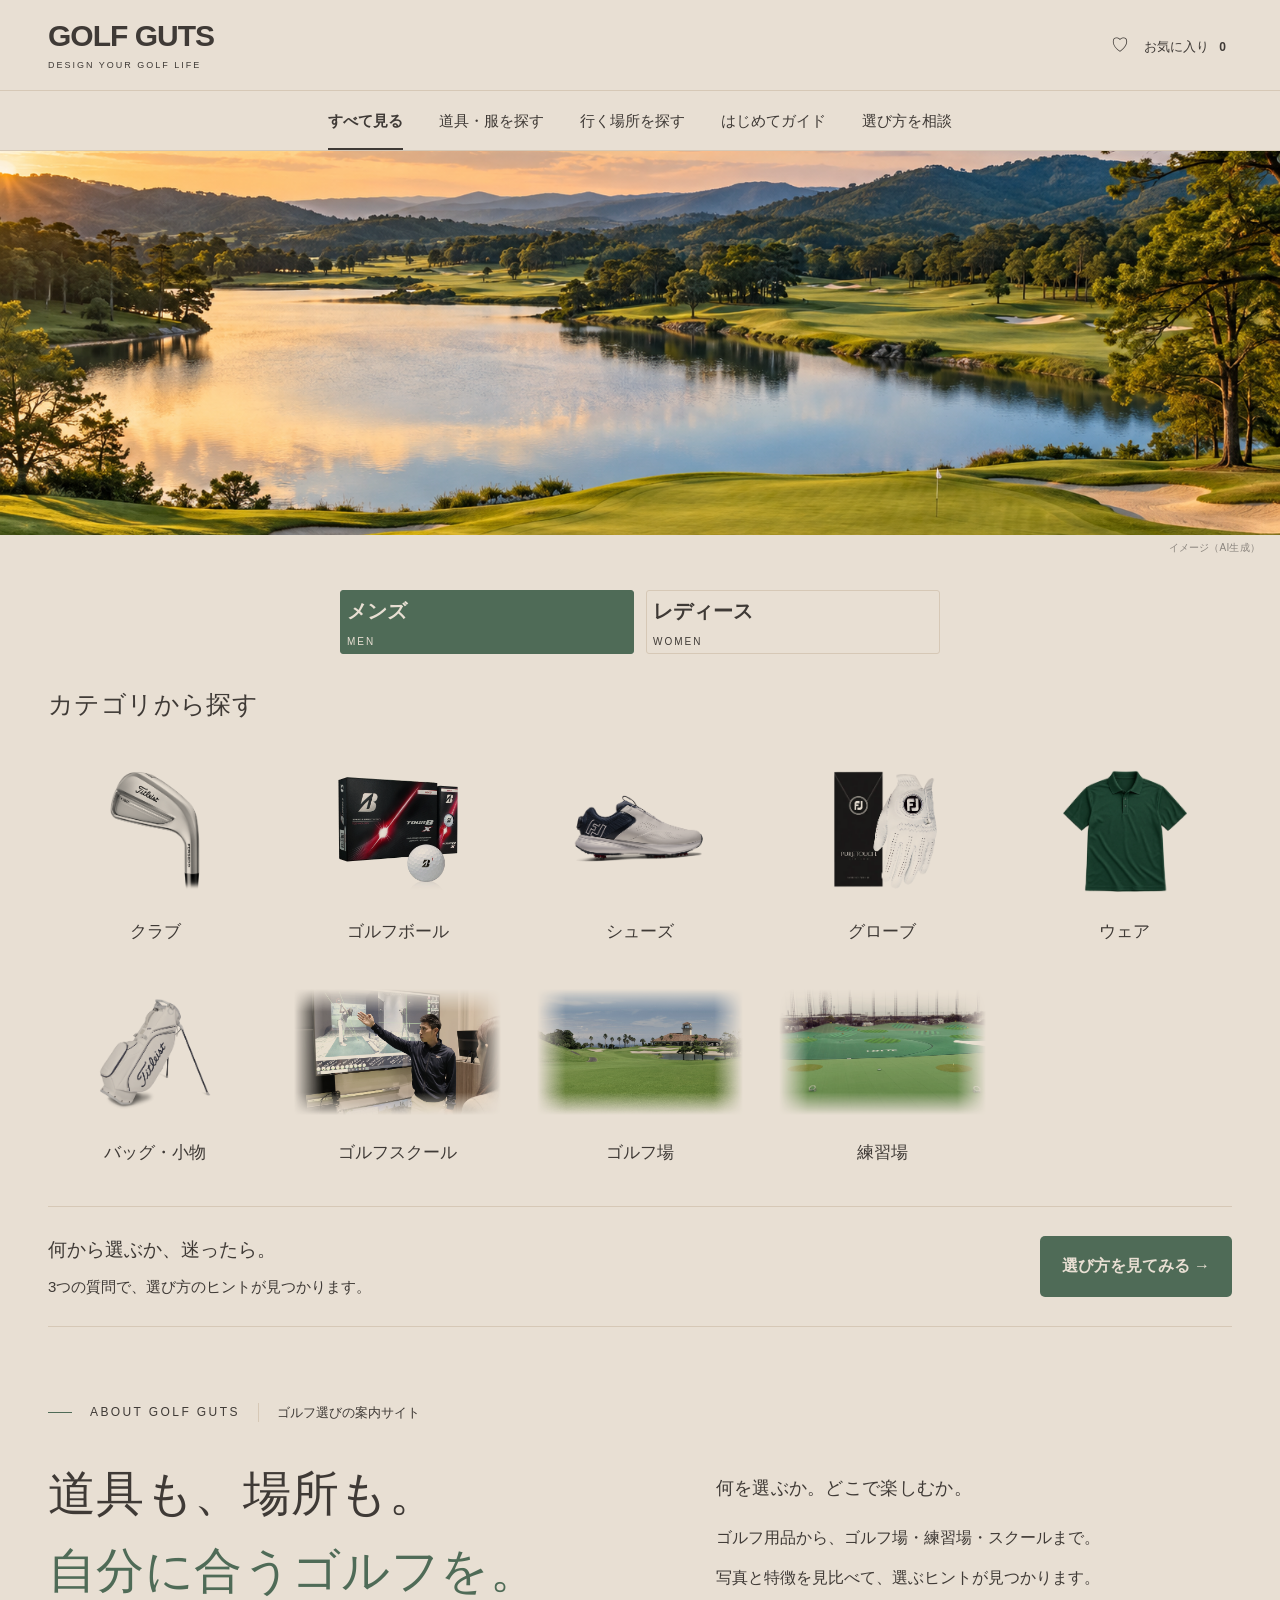
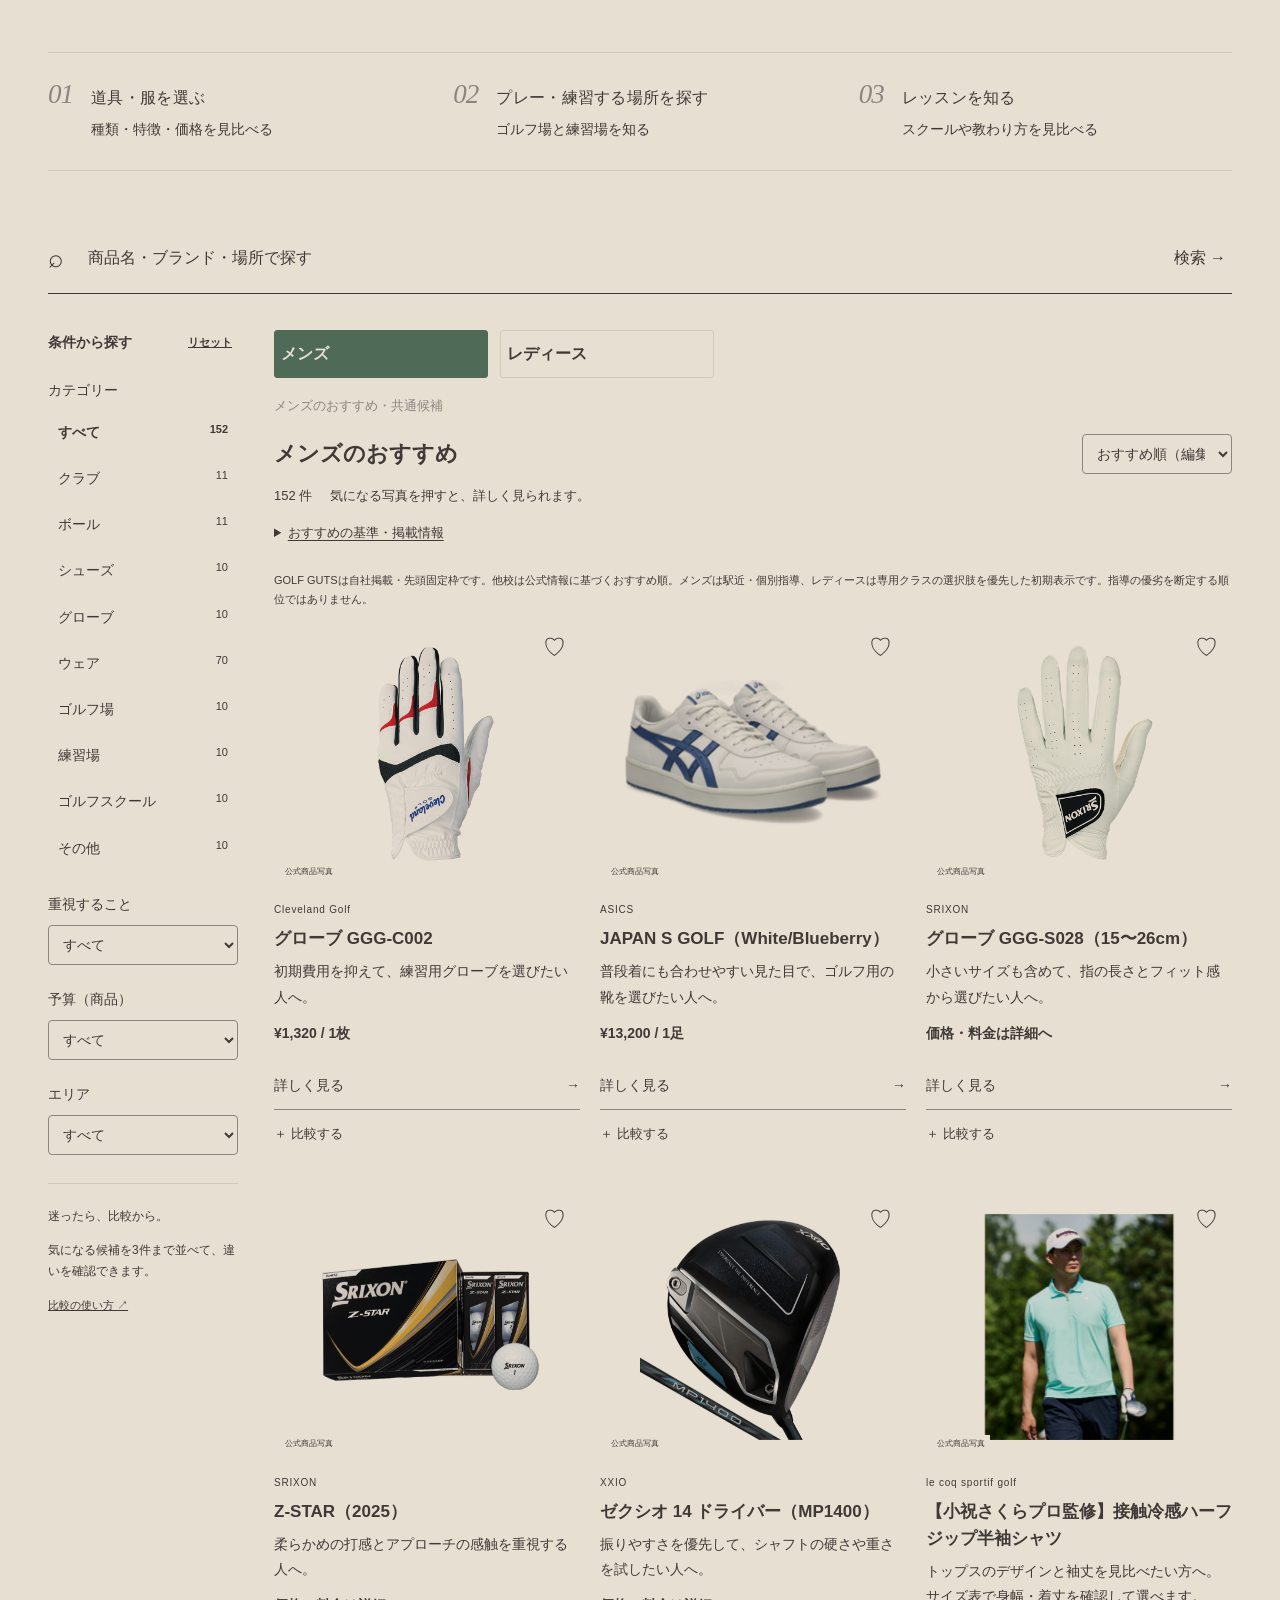
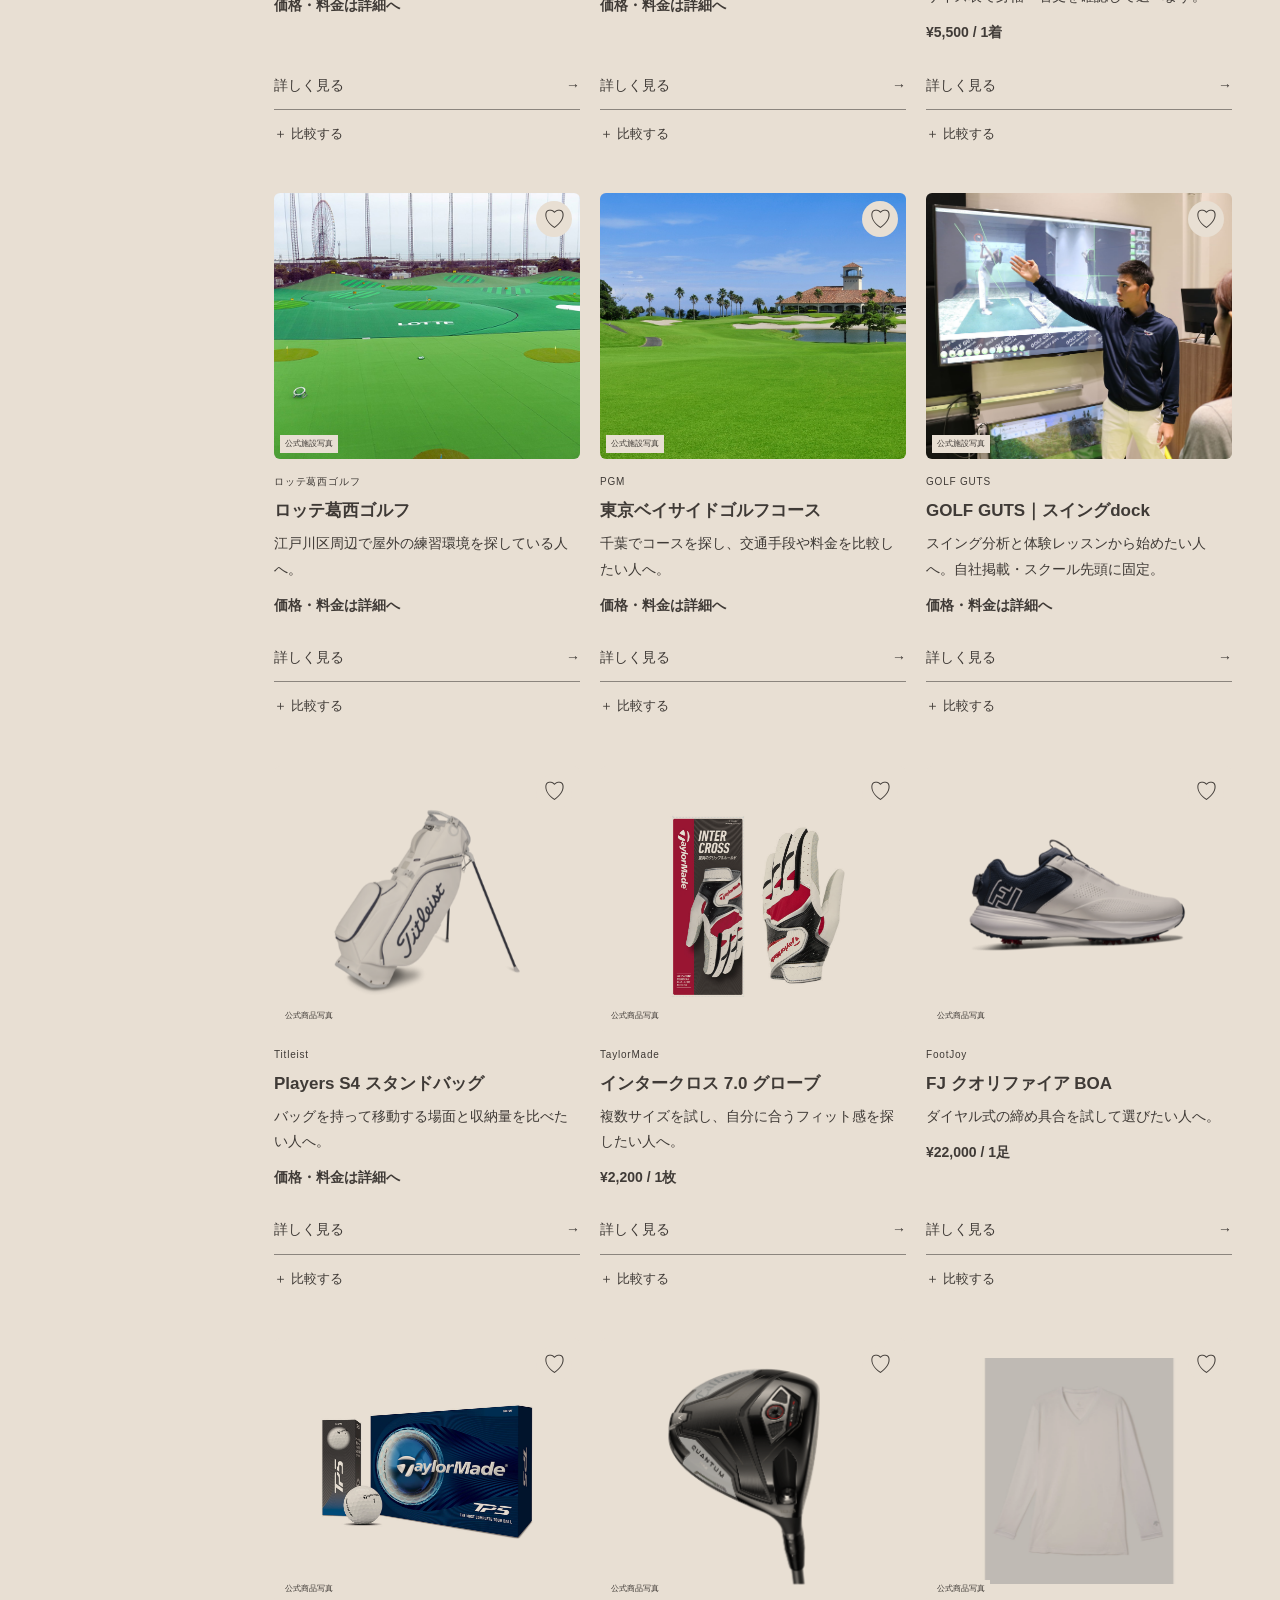
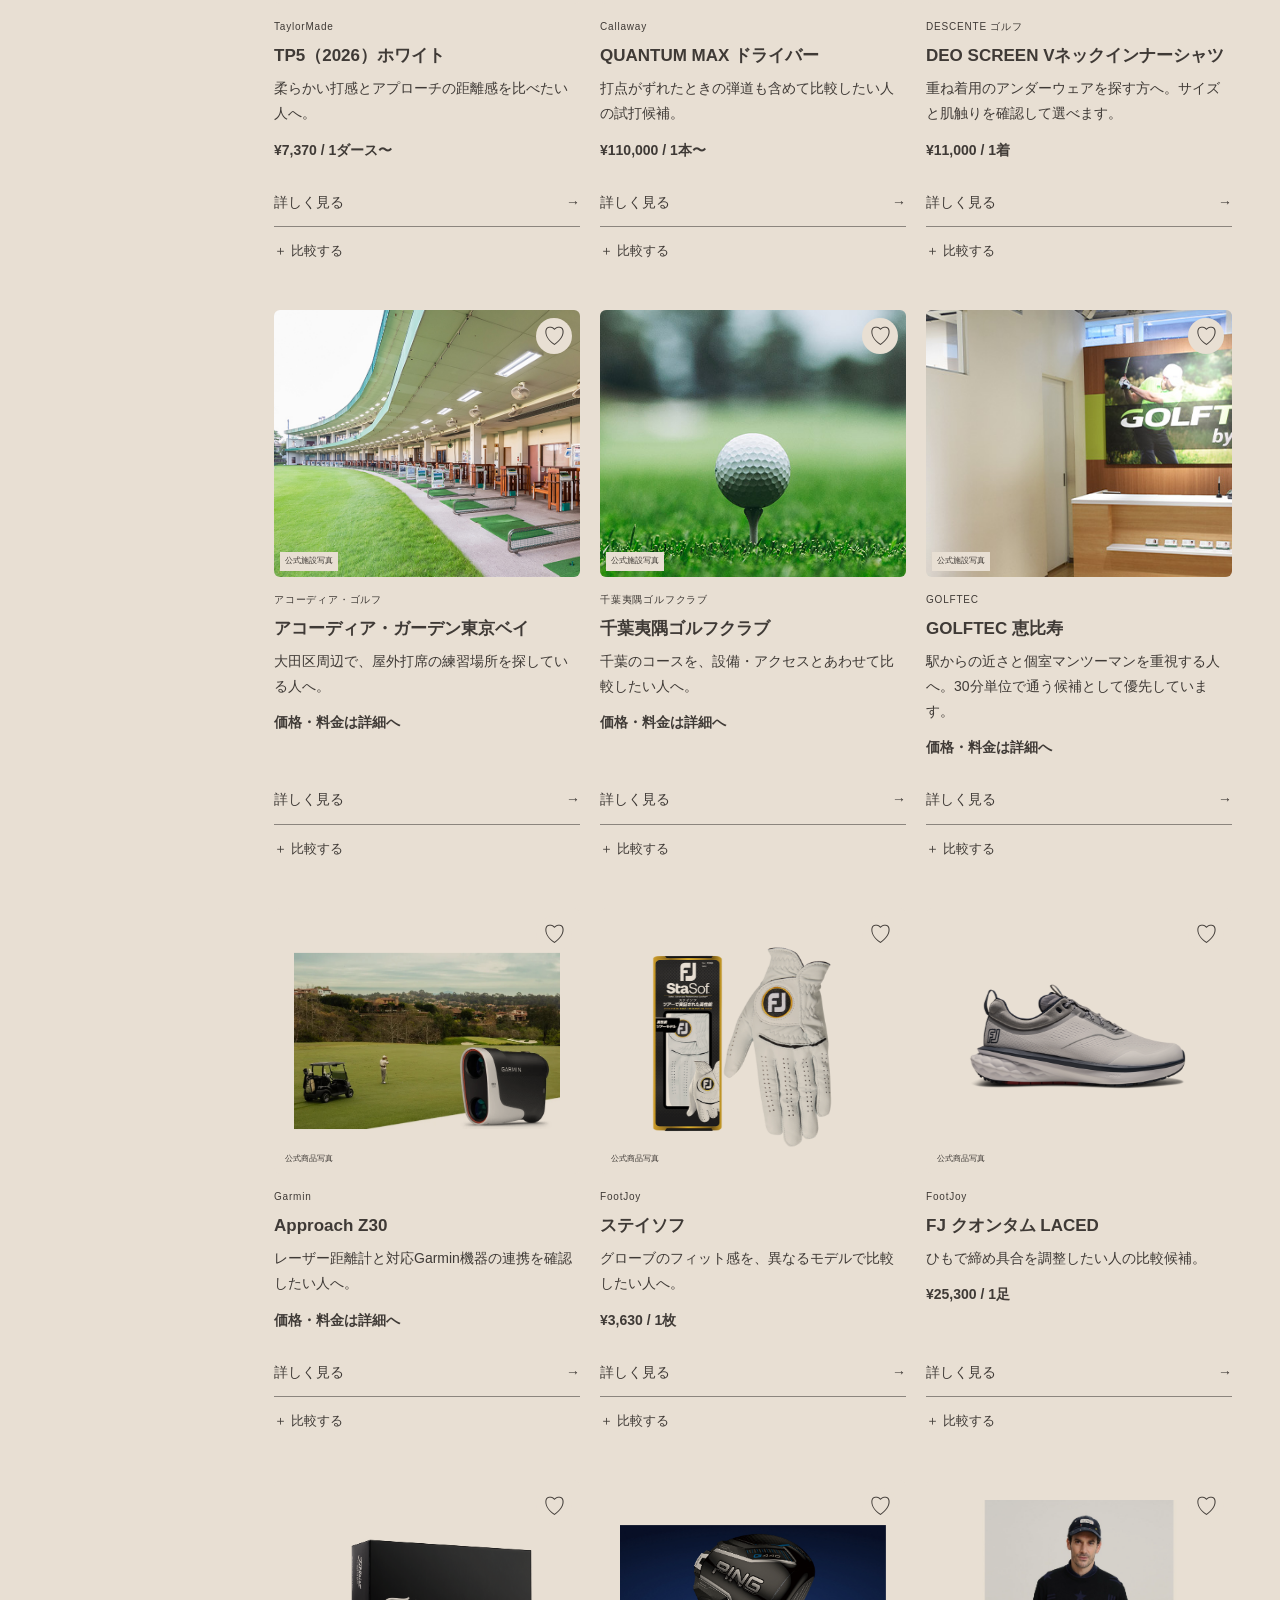
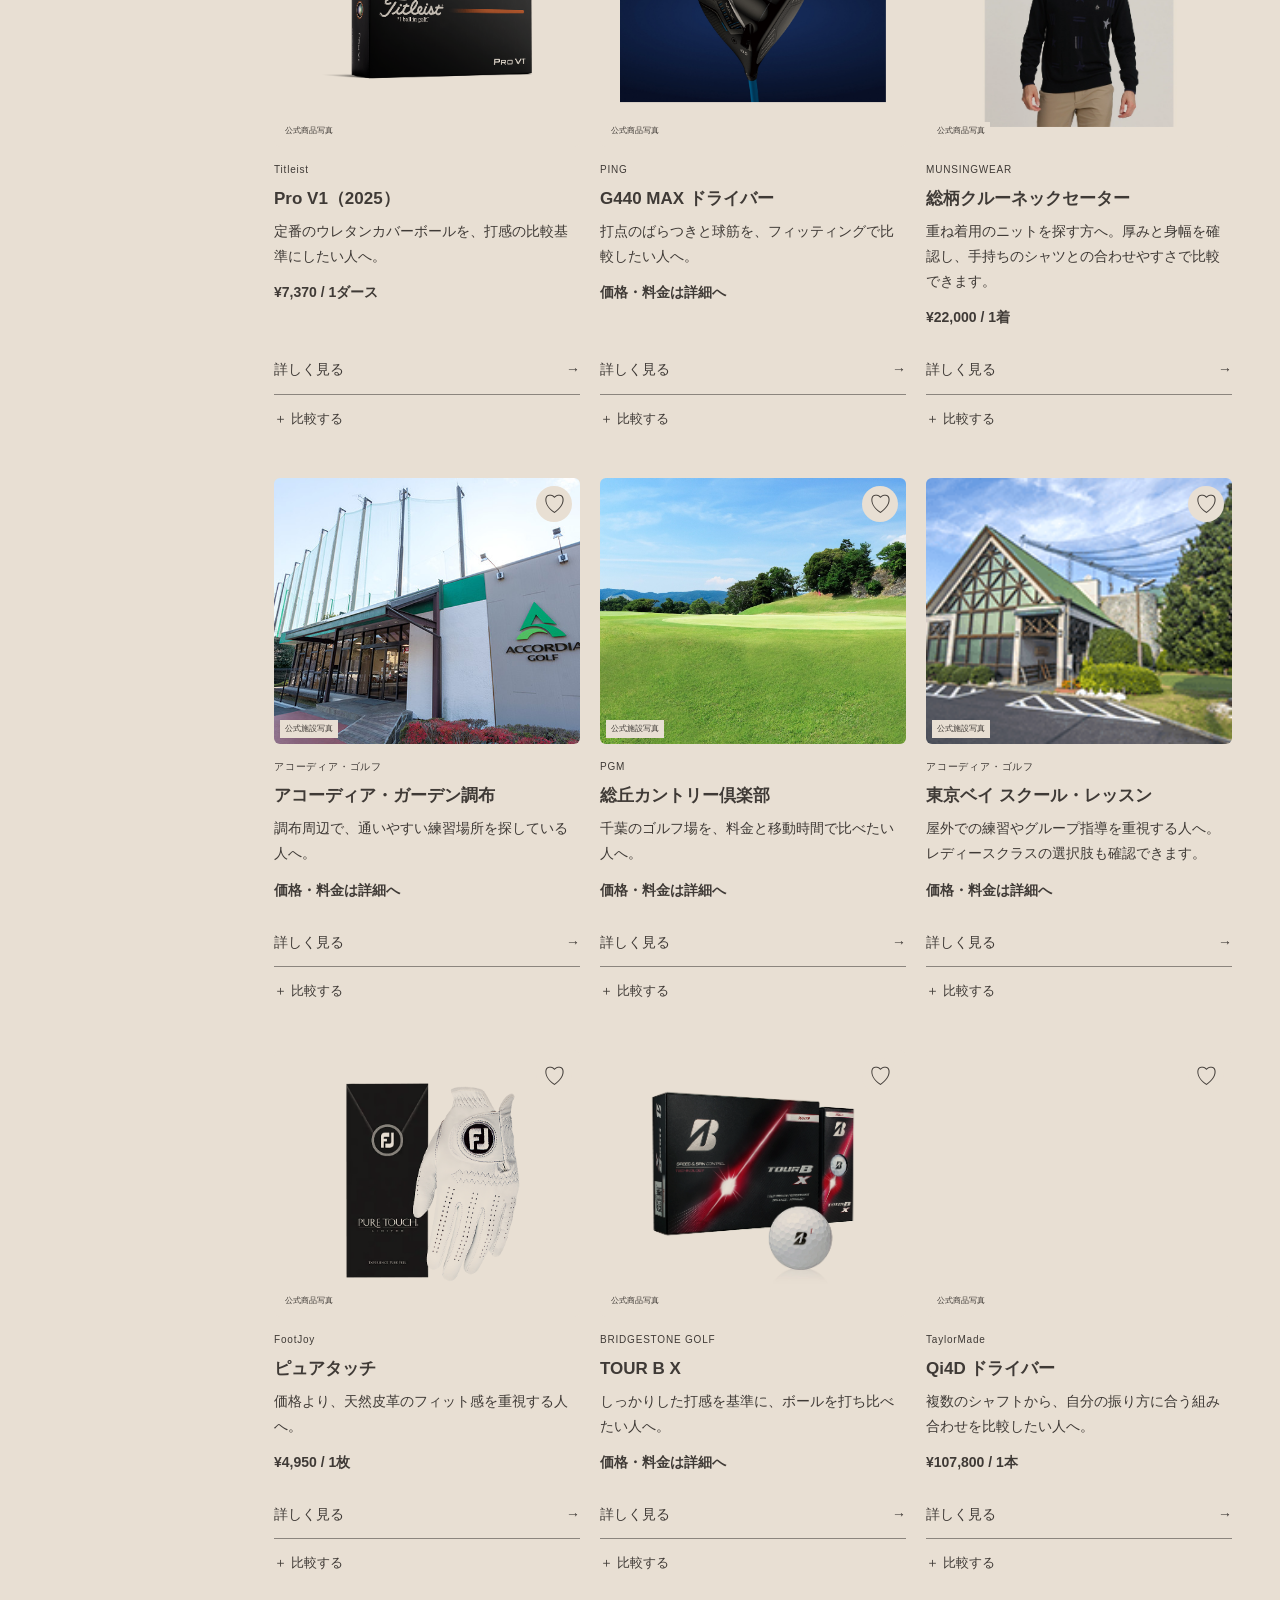
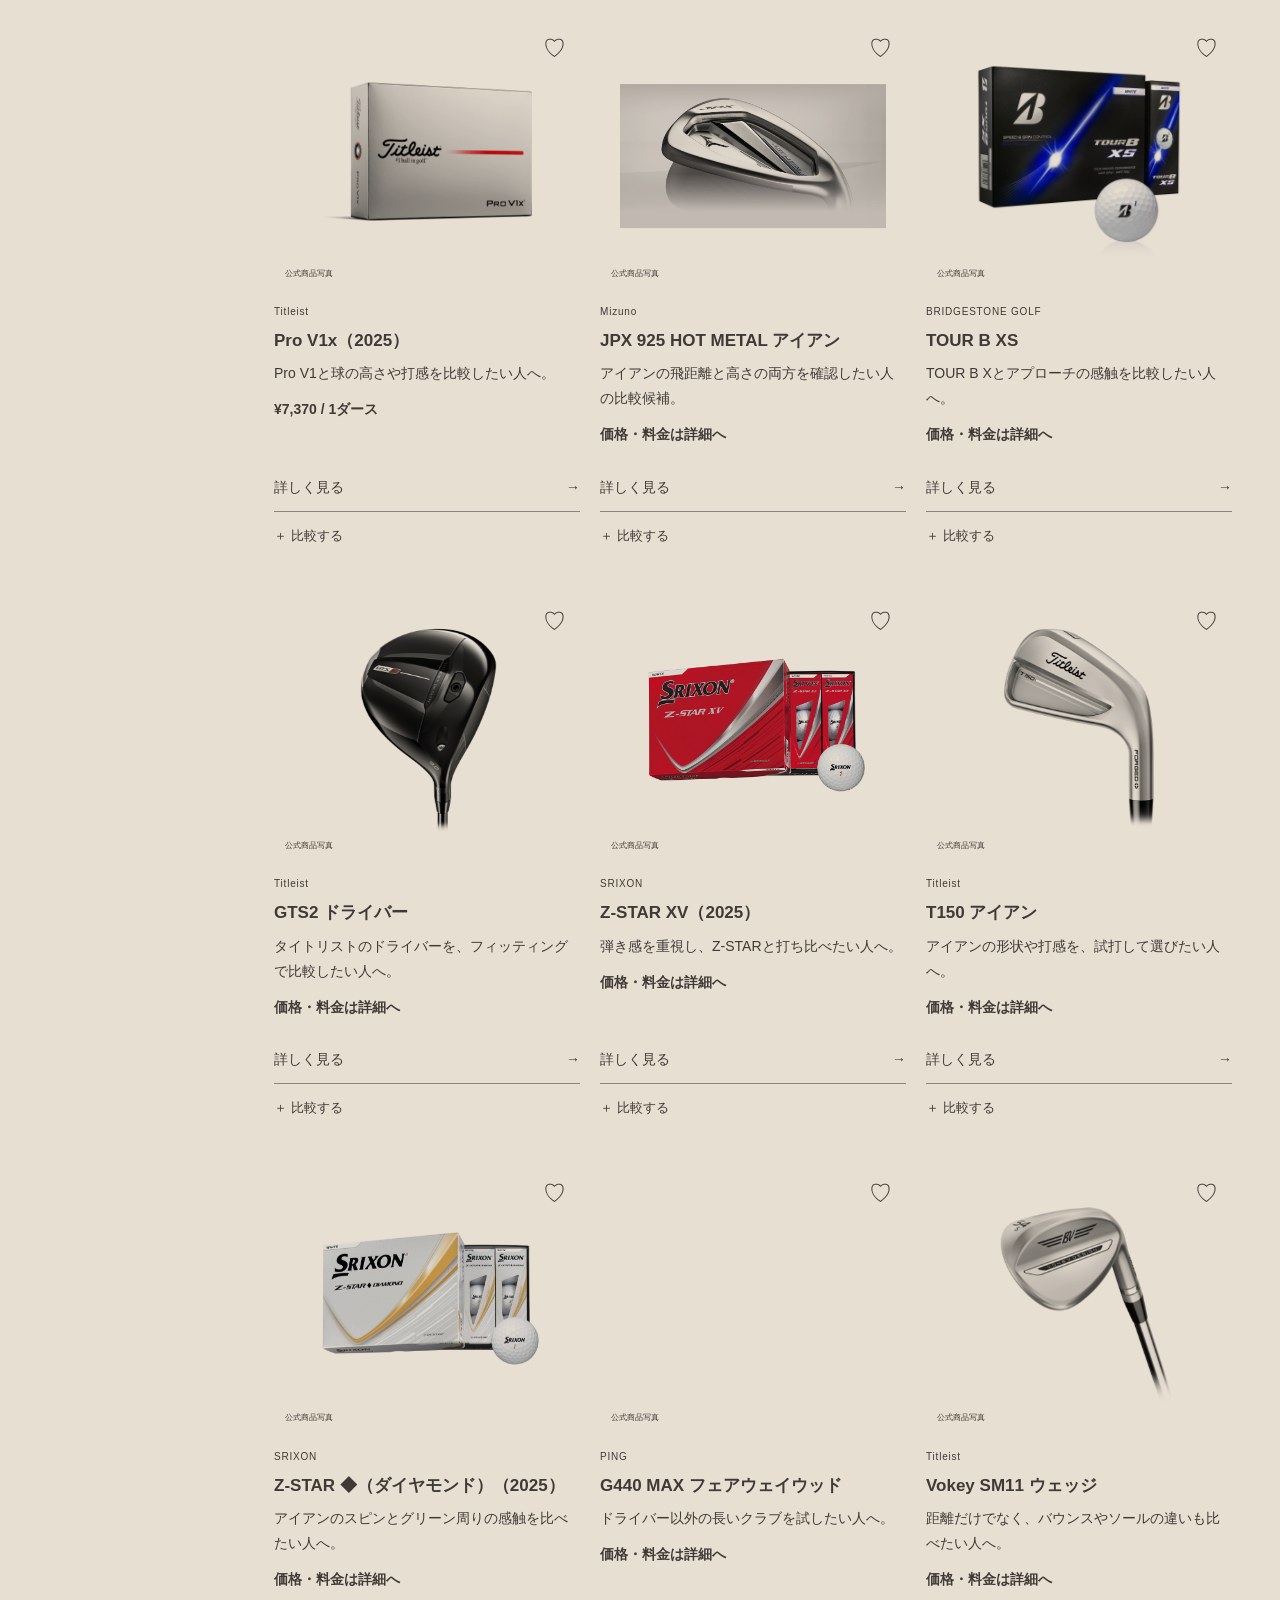
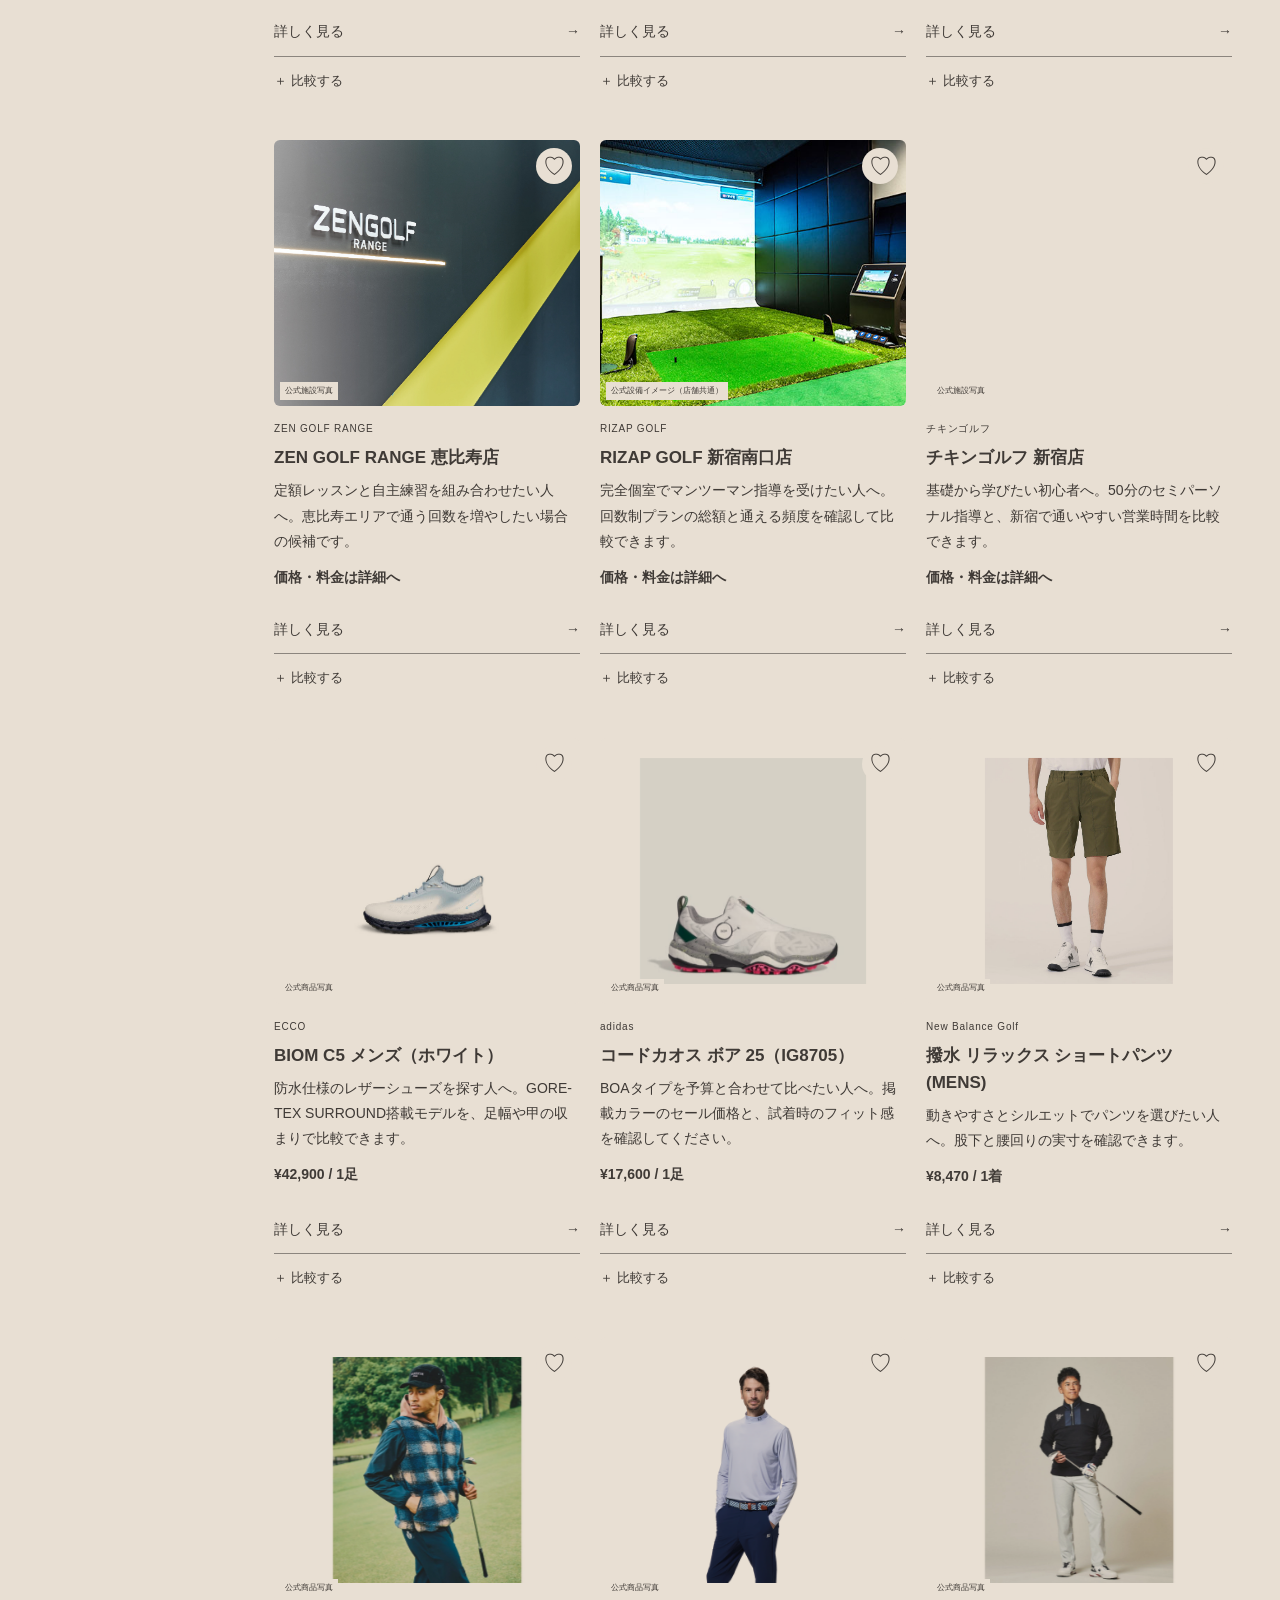
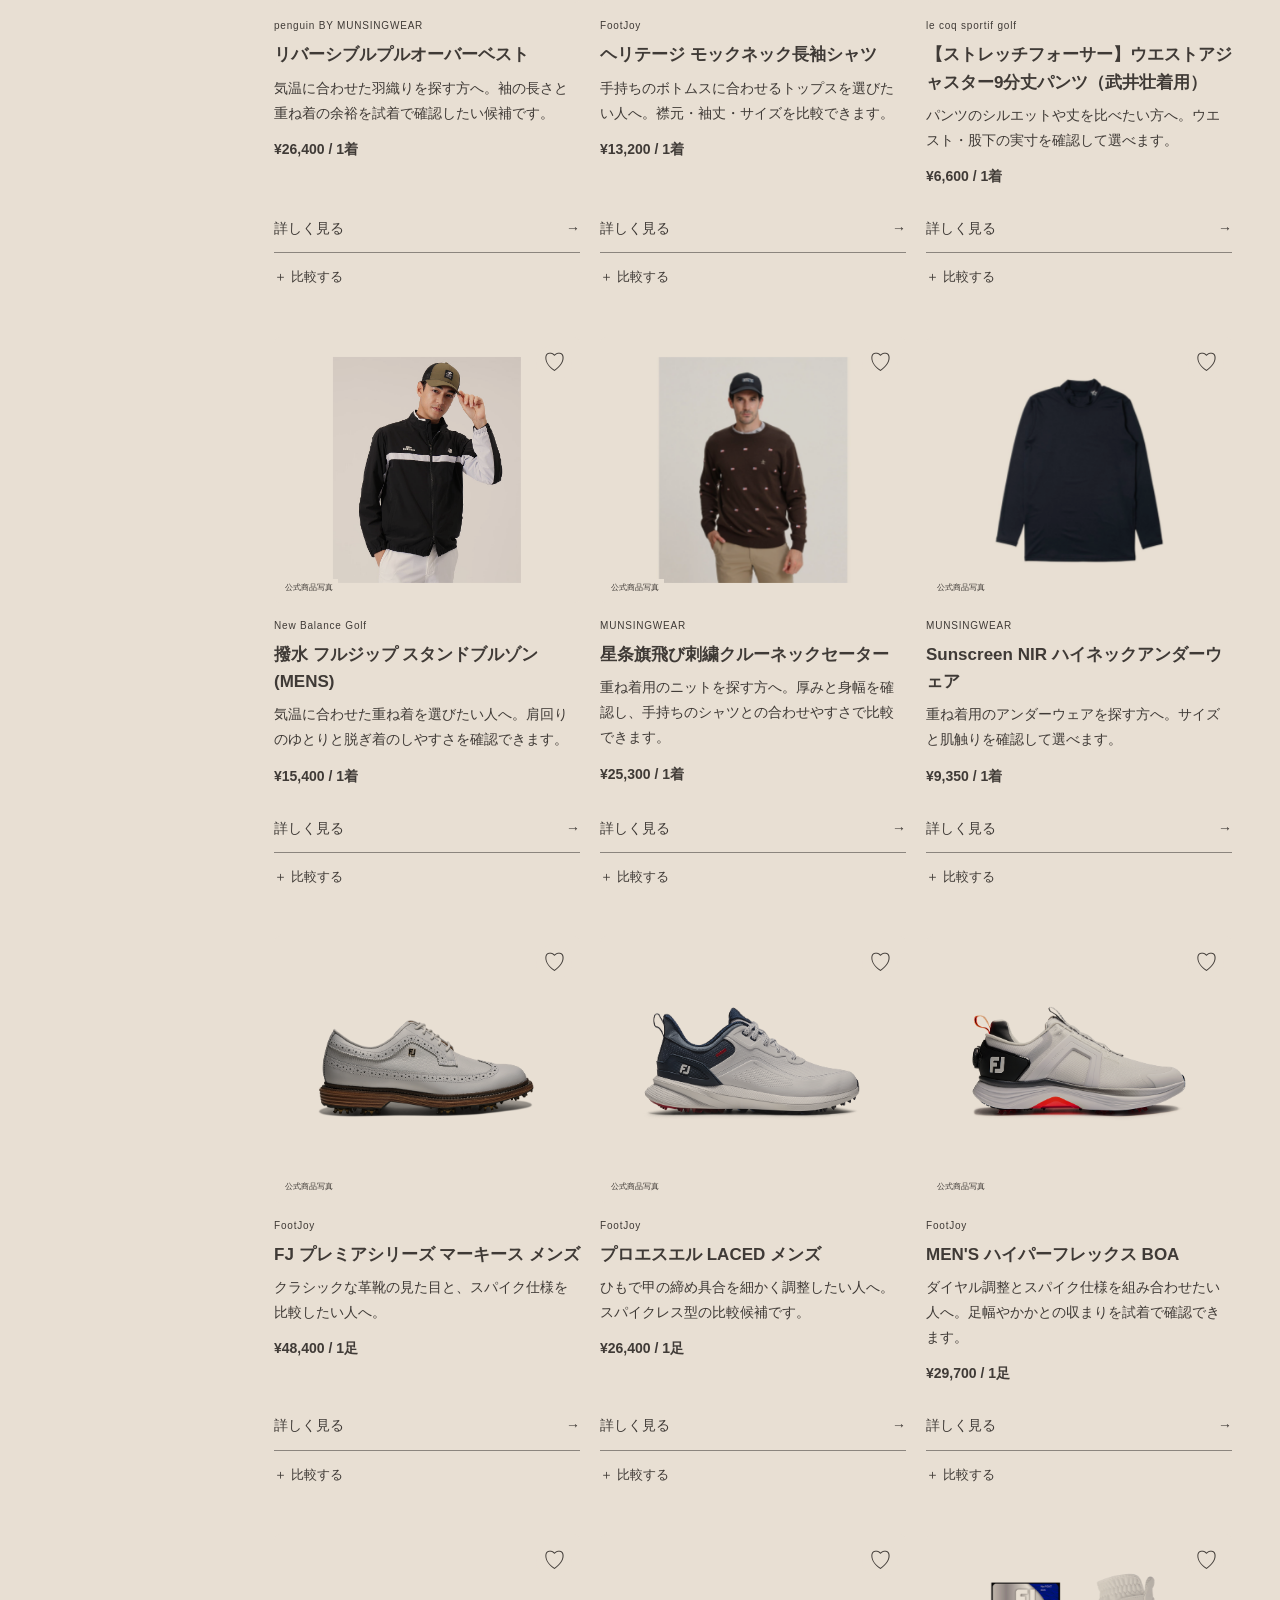
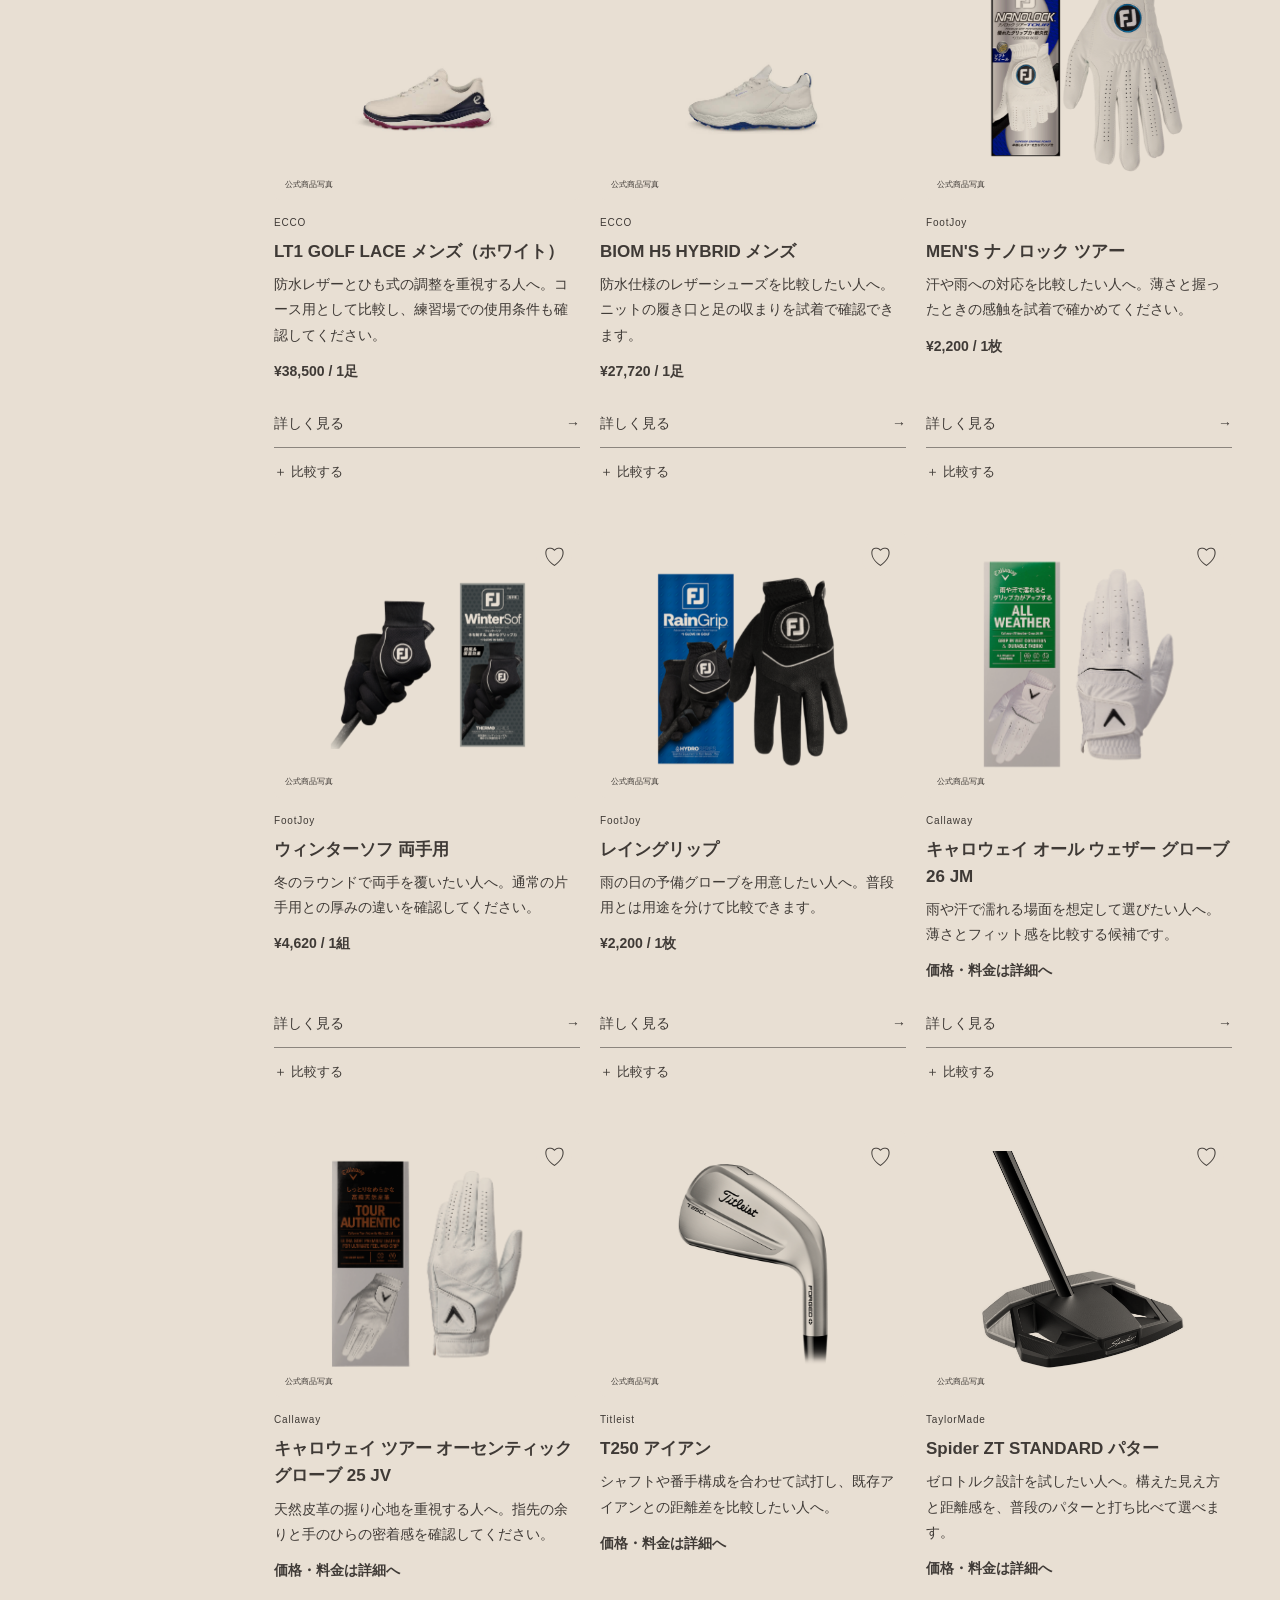
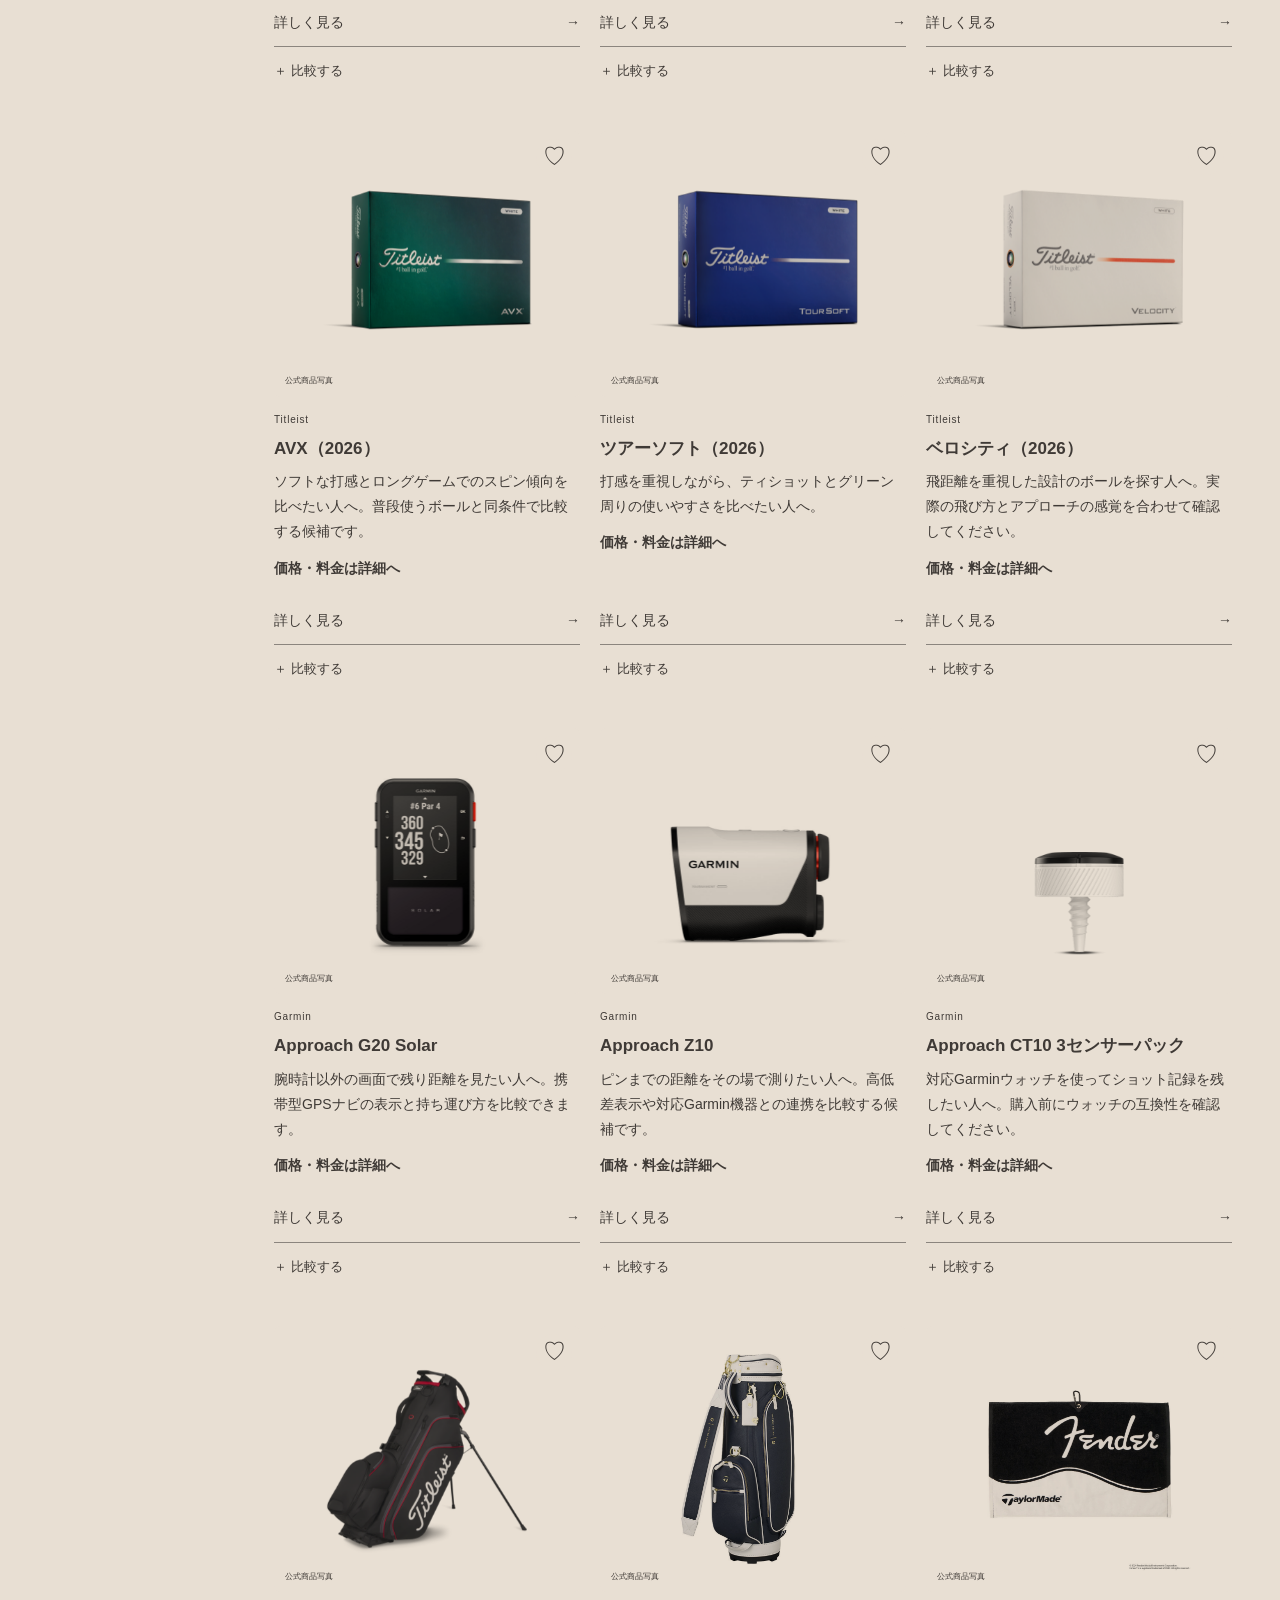
==== index.html @ 98633590 "Add files via upload" ====
<!doctype html><html lang="ja"><head><meta charset="UTF-8"><meta name="viewport" content="width=device-width,initial-scale=1"><title>GOLF GUTS — 自分に合うゴルフを。</title><meta name="description" content="クラブも、ウェアも、次に行く場所も。ゴルフの選択肢をわかりやすく比較するGOLF GUTS。"><link rel="stylesheet" href="style.css"></head><body>
<header><a class="logo" href="./">GOLF GUTS<span>DESIGN YOUR GOLF LIFE</span></a><button class="savehead" id="savedBtn">♡ <span>お気に入り</span><b id="saveCount">0</b></button></header>
<nav aria-label="メインメニュー"><button class="active" data-mode="all">すべて見る</button><button data-mode="goods">道具・服を探す</button><button data-mode="places">行く場所を探す</button><button id="guideNav">はじめてガイド</button><button id="quizNav">選び方を相談</button></nav>
<figure class="openingLandscape"><img src="assets/fictional-course-hero.png" alt="湖と緑のフェアウェイが夕日に照らされる、架空のゴルフ場の風景" width="1672" height="941" fetchpriority="high" decoding="async"><figcaption>イメージ（AI生成）</figcaption></figure>
<main>
<section class="audienceChooser" aria-label="おすすめを切り替える"><div class="audienceButtons" role="group" aria-label="メンズ・レディース切り替え"><button type="button" data-audience="men" aria-pressed="true">メンズ<span>MEN</span></button><button type="button" data-audience="women" aria-pressed="false">レディース<span>WOMEN</span></button></div></section>
<section class="categoryHeading"><h2>カテゴリから探す</h2><p>写真をタップして、詳しく見る</p></section>
<div class="categoryRail" id="categoryRail" aria-label="カテゴリから探す"></div>
<section class="categoryHelp"><div><strong>何から選ぶか、迷ったら。</strong><p>3つの質問で、選び方のヒントが見つかります。</p></div><button class="primary" id="heroQuiz">選び方を見てみる →</button></section>
<section class="siteIntroduction" aria-labelledby="siteIntroTitle">
<div class="introMasthead"><span>ABOUT GOLF GUTS</span><span>ゴルフ選びの案内サイト</span></div>
<div class="introEditorial"><h1 id="siteIntroTitle"><span class="introLine">道具も、場所も。</span><span class="introLine introAccent">自分に合うゴルフを。</span></h1><div class="introLead"><p class="introQuestion">何を選ぶか。どこで楽しむか。</p><p class="introDescription"><span>ゴルフ用品から、<br class="introSoftBreak">ゴルフ場・練習場・スクールまで。</span><span>写真と特徴を見比べて、<br class="introSoftBreak">選ぶヒントが見つかります。</span></p></div></div>
<dl class="introTopics"><div><span class="topicNumber" aria-hidden="true">01</span><div><dt>道具・服を選ぶ</dt><dd>種類・特徴・価格を見比べる</dd></div></div><div><span class="topicNumber" aria-hidden="true">02</span><div><dt>プレー・練習する場所を探す</dt><dd>ゴルフ場と練習場を知る</dd></div></div><div><span class="topicNumber" aria-hidden="true">03</span><div><dt>レッスンを知る</dt><dd>スクールや教わり方を見比べる</dd></div></div></dl>
</section>
<form id="searchForm" class="search"><span aria-hidden="true">⌕</span><input id="search" aria-label="商品名や場所を検索" placeholder="商品名・ブランド・場所で探す"><button type="submit">検索 →</button></form>
<section id="catalog" class="catalog"><aside><div class="asideTitle">条件から探す <button id="reset">リセット</button></div><p class="filterlabel">カテゴリー</p><div id="sideCategories"></div><label class="filterlabel" for="purpose">重視すること</label><select id="purpose"><option value="">すべて</option><option>はじめやすさ</option><option>性能を比較</option><option>デザイン</option><option>通いやすさ</option></select><label class="filterlabel" for="budget">予算（商品）</label><select id="budget"><option value="">すべて</option><option value="10000">10,000円以下</option><option value="15000">15,000円以下</option><option value="20000">20,000円以下</option><option value="30000">30,000円以下</option><option value="100000">100,000円以下</option></select><div id="areaWrap"><label class="filterlabel" for="area">エリア</label><select id="area"><option value="">すべて</option><option>東京</option><option>千葉</option></select></div><div class="asideNote">迷ったら、比較から。<p>気になる候補を3件まで並べて、違いを確認できます。</p><button id="helpCompare">比較の使い方 ↗</button></div></aside><div class="results"><div class="audienceCompact"><div class="audienceButtons" role="group" aria-label="メンズ・レディース切り替え"><button type="button" data-audience="men" aria-pressed="true">メンズ<span>MEN</span></button><button type="button" data-audience="women" aria-pressed="false">レディース<span>WOMEN</span></button></div></div><p id="audienceStatus" role="status" aria-live="polite"></p><div class="resulttop"><div><p class="eyebrow" id="resultEn" hidden></p><h2 id="resultTitle">気になるものを見つける</h2></div><select id="sort" aria-label="並べ替え"><option value="edit">おすすめ順（編集部）</option><option value="low">価格が低い順（不明は末尾）</option><option value="high">価格が高い順（不明は末尾）</option><option value="name">名前順</option></select></div><div id="apparelFilters" class="apparelFilters" hidden><label>ウェアの種類<select id="apparelType"><option value="">すべての種類</option></select></label><label>ブランド<select id="apparelBrand"><option value="">すべてのブランド</option></select></label></div><div class="resultsmeta"><span id="count"></span><span>気になる写真を押すと、詳しく見られます。</span></div><details class="catalogNotice"><summary>おすすめの基準・掲載情報</summary><p>公式公開情報をもとに掲載しています。出典・確認日・価格条件は各詳細へ。予算で絞ると、価格が確認できた商品のみ表示します。おすすめ順は、用途・選びやすさ・価格・季節を考慮した編集部の比較提案です。実測や売上の順位ではありません。ゴルフスクールのGOLF GUTSは自社掲載の固定枠として先頭に表示します。毎週見直し、根拠のある変化があれば順序を更新します。各カードに選ぶ理由を表示しています。メンズ・レディースは商品の掲載仕様に合わせた入口です。共通モデルも含み、クラブの適性は性別だけで決まりません。</p></details><p id="schoolOrderNote" class="sourceMeta" hidden>GOLF GUTSは自社掲載・先頭固定枠です。他校は公式情報に基づくおすすめ順。メンズは駅近・個別指導、レディースは専用クラスの選択肢を優先した初期表示です。指導の優劣を断定する順位ではありません。</p><div id="chips"></div><div id="grid" class="grid"></div></div></section>
<section class="journal" id="journal"><div class="intro"><div><p class="eyebrow">はじめる前に、少しだけ。</p><h2>はじめての「どう選ぶ？」</h2></div><span>難しい言葉は、あとで大丈夫。</span></div><div class="articles"><button data-guide="0"><div class="artVisual green">01<span>FIT FIRST.</span></div><small>CLUB / クラブ選び</small><h3>「人気」より「自分に合う」。<br>はじめてのクラブ選び。</h3><p>試打で確かめたい、3つのこと。 ↗</p></button><button data-guide="1"><div class="artVisual cream">02<span>FEEL GOOD.</span></div><small>STYLE / シューズ・ウェア</small><h3>見た目も、動きやすさも。<br>気持ちよく過ごすための選択。</h3><p>サイズ表だけではわからないこと。 ↗</p></button><button data-guide="2"><div class="artVisual photo">03<span>YOUR PLACE.</span></div><small>PLACE / 場所選び</small><h3>続けたくなる場所を、<br>あなたの生活の近くに。</h3><p>体験前に確認するチェックリスト。 ↗</p></button></div></section>
<section class="finderBanner"><div><h2>まだ、決まっていなくても。</h2><p>3つの質問で、最初に見るポイントを整理できます。</p></div><button id="bannerQuiz">選び方を見てみる →</button></section><section class="manifesto"><p class="eyebrow">LESS CONFUSION. MORE GOLF.</p><h2>ゴルフの楽しさを、<br>選ぶところから。</h2><p>たくさんの選択肢を、あなたの選択に。<br>GOLF GUTSは、道具・場所・学びをつなぐゴルフの入口です。</p><button id="about">このサイトについて ↗</button></section></main>
<footer><div class="logo">GOLF GUTS<span>DESIGN YOUR GOLF LIFE</span></div><p>公式情報をもとに掲載。購入・予約は各公式サイトへ。<br>写真の出典は各詳細に掲載しています。価格・在庫・空き枠は公式サイトでご確認ください。</p><button id="policy">データとプライバシー</button><small>© 2026 GOLF GUTS</small></footer><div id="compareBar" hidden></div><div id="toast" role="status"></div><dialog id="modal"><button class="close" aria-label="閉じる">×</button><div id="modalBody"></div></dialog><script src="catalog.js"></script><script src="selection.js"></script><script src="app.js"></script></body></html>
---- style.css ----
:root{--cream:#E8DFD3;--card:#D6C8B6;--ink:#3F3A36;--muted:#8B857E;--green:#4F6B57}*{box-sizing:border-box}html{scroll-behavior:smooth;scroll-padding-top:90px}body{margin:0;background:var(--cream);color:var(--ink);font:15px/1.8 -apple-system,BlinkMacSystemFont,'Noto Sans JP','Hiragino Kaku Gothic ProN',sans-serif}button,input,select{font:inherit;color:inherit}button,a{touch-action:manipulation}button{cursor:pointer;border:0;background:none;text-align:left}button:hover,a:hover{text-decoration:none}button:focus-visible,a:focus-visible,input:focus-visible,select:focus-visible,summary:focus-visible{outline:2px solid var(--green);outline-offset:4px}a{color:inherit}button{transition:background .18s,transform .18s}button:hover{transform:translateY(-1px)}[hidden]{display:none!important}header,main,footer{max-width:1280px;margin:auto;padding-left:48px;padding-right:48px}header{display:flex;justify-content:space-between;align-items:center;height:108px}.logo{text-decoration:none;font:bold 30px/1.1 Arial,sans-serif;letter-spacing:-1px}.logo span{display:block;font-size:9px;letter-spacing:2px;margin-top:9px;font-weight:400}.savehead{font-size:18px;min-height:44px}.savehead span{font-size:13px;margin:0 10px}.savehead b{font-size:12px}nav{display:flex;justify-content:center;gap:36px;position:sticky;top:0;z-index:5;background:var(--cream);border-top:1px solid var(--card);border-bottom:1px solid var(--card)}nav button{font-size:13px;padding:16px 0;white-space:nowrap}nav button.active{box-shadow:inset 0 -2px var(--ink);font-weight:700}main{padding-top:42px}.hero{display:grid;grid-template-columns:1.05fr 1fr;align-items:center;gap:48px;padding:16px 0 42px}.eyebrow{font-size:12px;letter-spacing:1.5px;margin:0 0 16px}.hero h1{font-size:clamp(30px,3.5vw,46px);font-weight:500;line-height:1.6;letter-spacing:1px;margin:0 0 22px}.herocopy>p:not(.eyebrow){font-size:15px;line-height:2;margin:0 0 28px}.primary{display:inline-block;border-radius:5px;background:var(--green);color:var(--cream);padding:16px 22px;font-weight:600;font-size:14px;text-decoration:none}.primary span{margin-left:20px}.herocopy small{display:block;font-size:11px;margin-top:12px}.heroPhoto{margin:0;position:relative;align-self:stretch;min-height:340px;overflow:hidden;border-radius:8px}.heroPhoto img{width:100%;height:100%;object-fit:cover;position:absolute}.heroPhoto figcaption{position:absolute;bottom:0;right:0;background:var(--cream);padding:3px 10px;font-size:9px}.startPaths{display:grid;grid-template-columns:repeat(3,1fr);gap:24px;padding:12px 0 36px;border-bottom:1px solid var(--card)}.startPaths button{padding:20px 0;border-top:1px solid var(--ink)}.startPaths small{display:block;font-size:12px;margin-bottom:7px}.startPaths strong{font-size:17px;font-weight:600;display:flex;justify-content:space-between}.intro{display:flex;justify-content:space-between;align-items:end;gap:20px;margin:60px 0 26px}.intro .eyebrow{margin-bottom:8px}.intro h2,h2{font-size:25px;font-weight:600;line-height:1.6;margin:0}.intro>p,.intro>span{font-size:12px;margin:0}.categoryRail{display:grid;grid-template-columns:repeat(5,1fr);gap:24px 18px}.category{padding:0;min-width:0}.categoryIcon{height:145px;background:var(--card);border-radius:6px;overflow:hidden;padding:14px}.categoryIcon:has(.facilityPhoto){padding:0}.categoryIcon img{width:100%;height:100%;object-fit:contain;transition:transform .25s}.categoryIcon .facilityPhoto{object-fit:cover}.category:hover img{transform:scale(1.06)}.categoryText{position:relative;padding:12px 17px 0 0}.categoryText>span{display:block;font-size:15px;font-weight:700}.categoryText small{font-size:11px;display:block;margin-top:3px}.categoryText b{position:absolute;right:0;top:12px;font-weight:400}.category.active .categoryIcon{outline:2px solid var(--ink);outline-offset:3px}.search{display:flex;align-items:center;border-bottom:1px solid var(--ink);gap:16px;margin:52px 0 36px;padding:12px 0}.search>span{font-size:26px}.search input{flex:1;min-width:0;border:0;background:none;font-size:15px;padding:8px}.search input::placeholder{color:var(--ink)}.search button{font-size:14px;min-height:44px}.catalog{display:grid;grid-template-columns:190px 1fr;gap:36px;scroll-margin-top:20px}.asideTitle{font-size:14px;font-weight:700;display:flex;justify-content:space-between;margin-bottom:20px}.asideTitle button{font-size:11px;text-decoration:underline}.filterlabel{display:block;font-size:12px;margin:22px 0 8px}#sideCategories{display:grid;gap:3px}#sideCategories button{padding:9px 10px;font-size:13px;border-radius:4px;display:flex;justify-content:space-between}#sideCategories button.active{background:var(--card);font-weight:700}#sideCategories small{font-size:11px}select{background:var(--cream);border:1px solid var(--muted);border-radius:4px;padding:10px;font-size:12px;max-width:100%}aside select{width:100%}.asideNote{border-top:1px solid var(--card);margin-top:28px;padding-top:22px;font-size:12px}.asideNote button{text-decoration:underline;padding:0;font-size:11px}.resulttop{display:flex;justify-content:space-between;align-items:center;gap:12px}.resulttop h2{font-size:22px}.resulttop select{max-width:150px}.resultsmeta{display:flex;gap:18px;font-size:11px;flex-wrap:wrap;margin-top:10px}.catalogNotice{margin:14px 0 26px;font-size:11px}.catalogNotice summary{cursor:pointer;text-decoration:underline;text-underline-offset:3px}.catalogNotice p{padding:12px;background:var(--card)}.grid{display:grid;grid-template-columns:repeat(3,minmax(0,1fr));gap:36px 20px}.card{position:relative;min-width:0;display:flex;flex-direction:column}.heart{position:absolute;right:8px;top:8px;border-radius:50%;width:36px;height:36px;background:var(--cream);z-index:2;text-align:center;font-size:23px;line-height:1}.productVisual{position:relative;overflow:hidden;width:100%;aspect-ratio:1.15;display:flex;align-items:center;justify-content:center;background:var(--card);border-radius:6px;padding:20px}.catalogPhoto,.productVisual svg{width:100%;height:100%;object-fit:contain}.productVisual:has(.facilityPhoto){padding:0}.facilityPhoto{object-fit:cover}.sampleLabel{position:absolute;left:6px;bottom:6px;background:var(--cream);padding:2px 5px;font-size:8px}.type{font-size:10px;letter-spacing:.8px;margin:14px 0 6px}.namebtn{padding:0}.namebtn h3{font-size:15px;line-height:1.6;margin:0;font-weight:600}.desc{font-size:12px;margin:7px 0;color:var(--ink)}.price{font-size:13px;font-weight:600;margin:4px 0 16px}.viewDetails{border-bottom:1px solid var(--muted);padding:11px 0;display:flex;justify-content:space-between;font-size:13px;margin-top:auto}.compareToggle{font-size:11px;padding:12px 0}.compareToggle.selected{font-weight:bold}.empty{grid-column:1/-1;text-align:center;padding:60px 20px}.empty button{text-decoration:underline}.journal{border-top:1px solid var(--card);margin-top:70px}.articles{display:grid;grid-template-columns:repeat(3,1fr);gap:28px}.articles>button{padding:0}.artVisual{height:150px;background:var(--card);border-radius:6px;padding:24px;display:flex;justify-content:space-between;align-items:end;font-size:12px}.artVisual span{font:22px Georgia,serif}.articles small{display:block;margin-top:15px;font-size:10px}.articles h3{font-size:17px;font-weight:500;line-height:1.8;margin:8px 0}.articles p{font-size:12px}.finderBanner{display:flex;justify-content:space-between;align-items:center;gap:25px;border-top:1px solid var(--ink);border-bottom:1px solid var(--ink);padding:28px 0;margin-top:64px}.finderBanner h2{font-size:21px}.finderBanner p{font-size:12px;margin:8px 0}.finderBanner button{font-size:14px;text-decoration:underline;white-space:nowrap}.manifesto{text-align:center;padding:70px 0}.manifesto h2{font-size:26px;font-weight:500}.manifesto>p:not(.eyebrow){font-size:13px}.manifesto button{font-size:12px;text-decoration:underline}footer{display:flex;gap:24px;align-items:center;flex-wrap:wrap;border-top:1px solid var(--card);padding-top:32px;padding-bottom:90px}footer .logo{font-size:23px}footer p{font-size:10px;flex:1}footer button,footer small{font-size:10px}dialog{background:var(--cream);color:var(--ink);border:0;border-radius:8px;padding:42px;max-width:860px;width:calc(100% - 32px);max-height:90dvh}dialog::backdrop{background:var(--ink);opacity:.55}.close{position:sticky;float:right;top:0;font-size:29px;line-height:1;background:var(--cream);width:36px;height:36px;text-align:center;z-index:3}dialog h2{margin-bottom:20px;padding-right:24px}dialog p,dialog li{font-size:14px}dialog li{margin-bottom:14px}.detail{display:grid;grid-template-columns:1fr 1fr;gap:30px;margin:24px 0}.detail .productVisual{min-height:230px}.detail h3{margin:0}.detail dl{font-size:13px}.detail dt{font-weight:bold;margin-top:12px}.detail dd{margin-left:0}.sourceMeta{font-size:11px!important}.tag,.guidecheck{background:var(--card);padding:10px;font-size:12px}.externalCta{margin:12px 8px 12px 0}.quizoptions{display:grid;gap:12px;margin:24px 0}.quizoptions button{padding:18px;background:var(--card);border-radius:5px;font-size:15px}.tableWrap{overflow:auto}table{border-collapse:collapse;width:100%;font-size:12px}td,th{border:1px solid var(--card);padding:14px;min-width:150px;text-align:left}th{font-weight:600}.comparePhoto{height:130px}.comparePhoto img,.comparePhoto svg{width:100%;height:100%;object-fit:contain}#compareBar{position:fixed;bottom:18px;left:50%;transform:translateX(-50%);background:var(--ink);color:var(--cream);padding:14px 22px;display:flex;align-items:center;gap:28px;z-index:8;border-radius:7px;font-size:12px}#openCompare{background:var(--cream);color:var(--ink);padding:10px 14px;border-radius:4px;white-space:nowrap}#compareBar .clear{font-size:11px}#toast{position:fixed;bottom:100px;left:50%;transform:translateX(-50%);background:var(--ink);color:var(--cream);padding:12px 24px;z-index:20;display:none}#toast.show{display:block}#chips button{font-size:12px;background:var(--card);margin:0 8px 18px 0;padding:5px 10px}
@media(max-width:960px){header,main,footer{padding-left:28px;padding-right:28px}.hero{gap:24px}.hero h1{font-size:33px}.categoryRail{grid-template-columns:repeat(3,1fr)}.categoryIcon{height:180px}.catalog{grid-template-columns:150px 1fr;gap:22px}.grid{grid-template-columns:repeat(2,minmax(0,1fr))}.startPaths strong{font-size:14px}nav{gap:24px}}
@media(max-width:600px){html{scroll-padding-top:65px}body{font-size:14px}header,main,footer{padding-left:20px;padding-right:20px}header{height:82px}.logo{font-size:25px}.logo span{font-size:7px}.savehead span{font-size:11px;margin:0 4px}nav{justify-content:flex-start;overflow-x:auto;padding:0 20px;gap:24px}nav button{font-size:12px;min-height:50px}main{padding-top:26px}.hero{grid-template-columns:1fr;gap:24px;padding:0 0 26px}.hero h1{font-size:31px;line-height:1.55;margin-bottom:16px}.hero .eyebrow{font-size:11px;margin-bottom:12px}.herocopy>p:not(.eyebrow){font-size:13px;margin-bottom:20px}.primary{font-size:13px;padding:14px 18px}.herocopy small{font-size:10px}.heroPhoto{min-height:170px;height:170px}.heroPhoto figcaption{font-size:8px}.startPaths{grid-template-columns:1fr;gap:0;padding-bottom:20px}.startPaths button{padding:14px 0}.startPaths small{font-size:11px;margin-bottom:3px}.startPaths strong{font-size:15px}.intro{display:block;margin-top:38px;margin-bottom:20px}.intro h2{font-size:23px}.intro>p,.intro>span{display:block;margin-top:8px;font-size:11px}.categoryRail{grid-template-columns:repeat(2,minmax(0,1fr));gap:22px 14px}.categoryIcon{height:135px}.categoryText>span{font-size:14px}.categoryText small{font-size:10px}.search{margin-top:36px;margin-bottom:26px;gap:8px}.search input{font-size:13px}.catalog{display:flex;flex-direction:column;gap:24px}aside{display:grid;grid-template-columns:repeat(2,minmax(0,1fr));gap:8px 12px}aside .asideTitle{grid-column:1/-1;margin:0}aside>.filterlabel{margin:4px 0 0}aside>.filterlabel:first-of-type,#sideCategories,.asideNote{display:none}aside>label[for=purpose]{grid-column:1;grid-row:2}aside>label[for=budget]{grid-column:2;grid-row:2}#purpose{grid-column:1;grid-row:3}#budget{grid-column:2;grid-row:3}#areaWrap{grid-column:1/-1;display:flex;align-items:center;gap:15px}#areaWrap label{margin:0;white-space:nowrap}#areaWrap select{flex:1}select{min-height:44px}.resulttop h2{font-size:19px}.resulttop select{font-size:10px;max-width:125px}.resultsmeta{gap:8px;font-size:10px}.catalogNotice{margin-bottom:20px}.grid{gap:28px 14px}.productVisual{padding:15px;aspect-ratio:1}.type{font-size:9px;letter-spacing:0}.namebtn h3{font-size:13px}.desc{font-size:10px}.price{font-size:11px;margin-bottom:10px}.sampleLabel{font-size:7px}.heart{width:32px;height:32px;font-size:21px;right:5px;top:5px}.viewDetails{font-size:12px;min-height:44px}.compareToggle{min-height:44px;font-size:10px}.journal{margin-top:45px}.articles{grid-template-columns:1fr;gap:25px}.articles>button{display:grid;grid-template-columns:100px 1fr;column-gap:16px}.artVisual{grid-row:1/4;height:130px;display:block;padding:12px}.artVisual span{display:block;font-size:16px;margin-top:28px}.articles small{margin:0;font-size:9px}.articles h3{font-size:14px;margin:5px 0}.articles p{font-size:10px;margin:0}.finderBanner{display:block;margin-top:40px}.finderBanner h2{font-size:20px}.finderBanner button{padding:10px 0;font-size:13px}.manifesto{padding:44px 0}.manifesto h2{font-size:23px}.manifesto>p:not(.eyebrow){font-size:11px}footer{gap:18px}footer p{flex-basis:100%;margin:0}dialog{padding:24px 20px}dialog h2{font-size:21px}.detail{grid-template-columns:1fr;gap:18px}.detail .productVisual{min-height:0;max-height:260px}.externalCta{display:block}#compareBar{width:calc(100% - 24px);gap:10px;padding:12px;font-size:10px;justify-content:space-between;bottom:12px}#openCompare{font-size:11px;padding:10px}#compareBar .clear{font-size:10px}}
@media(prefers-reduced-motion:reduce){html{scroll-behavior:auto}*{transition:none!important}}

/* Category-first entry: clear labels and generous tap targets. */
header{height:90px}main{padding-top:30px}.categoryHeading{margin-bottom:26px}.categoryHeading h1{font-size:26px;line-height:1.6;font-weight:600;margin:0 0 8px}.categoryHeading p{font-size:16px;margin:0}.categoryRail{grid-template-columns:repeat(3,minmax(0,1fr));gap:24px}.category{display:flex;flex-direction:column;background:var(--card);border-radius:10px;overflow:hidden;border:2px solid var(--card);transition:transform .2s,border-color .2s;text-align:left}.category:hover{transform:translateY(-4px);border-color:var(--ink)}.category:active{transform:scale(.98)}.categoryIcon{height:180px;border-radius:0;padding:18px 35px}.categoryText{padding:16px 20px 14px}.categoryText>span{font-size:23px;line-height:1.4;font-weight:700}.categoryText small{font-size:15px;line-height:1.7;margin-top:7px}.categoryAction{display:flex;align-items:center;justify-content:space-between;background:var(--cream);margin:0 16px 16px;padding:10px 16px;border-radius:5px;font-size:16px;font-weight:600;min-height:48px}.categoryAction b{font-size:22px;font-weight:400}.category.active{border-color:var(--ink)}.category.active .categoryIcon{outline:0}.categoryHelp{display:flex;align-items:center;justify-content:space-between;gap:24px;padding:26px 0;margin-top:24px;border-bottom:1px solid var(--card)}.categoryHelp strong{font-size:19px;font-weight:600}.categoryHelp p{font-size:15px;margin:5px 0 0}.categoryHelp .primary{font-size:16px;white-space:nowrap}.search input{font-size:16px}.search button{font-size:16px}.namebtn h3{font-size:17px}.desc,.price,.viewDetails{font-size:14px}.compareToggle{font-size:13px}.resultsmeta,.catalogNotice{font-size:13px}nav button{font-size:15px}.filterlabel,#sideCategories button,select{font-size:14px}
@media(max-width:960px){.categoryIcon{height:160px;padding:15px}.categoryText{padding:14px}.categoryText>span{font-size:21px}.categoryText small{font-size:14px}.categoryAction{margin:0 12px 12px}.categoryRail{gap:18px}}
@media(max-width:600px){header{height:74px}main{padding-top:22px}.categoryHeading{margin-bottom:20px}.categoryHeading h1{font-size:22px;line-height:1.6;max-width:330px}.categoryHeading p{font-size:14px;line-height:1.8}.categoryRail{grid-template-columns:repeat(2,minmax(0,1fr));gap:16px 12px}.category{border-radius:8px}.categoryIcon{height:128px;padding:12px}.categoryText{padding:12px 10px;flex:1}.categoryText>span{font-size:18px;line-height:1.5;letter-spacing:-.3px}.categoryText small{font-size:13px;line-height:1.6;margin-top:5px}.categoryAction{font-size:14px;margin:0 8px 8px;padding:8px 10px;min-height:44px}.categoryAction b{font-size:20px}.categoryHelp{display:block;margin-top:16px;padding:24px 0}.categoryHelp strong{font-size:18px}.categoryHelp p{font-size:14px}.categoryHelp .primary{margin-top:16px;font-size:15px;width:100%;text-align:center}nav button{font-size:14px}.search input{font-size:16px}.search button{font-size:14px}.namebtn h3{font-size:15px}.desc{font-size:13px}.price{font-size:13px}.viewDetails{font-size:14px}.compareToggle{font-size:12px}.resultsmeta,.catalogNotice{font-size:12px}.resulttop select{font-size:12px}.filterlabel,select{font-size:14px}}

/* Editorial introduction: clear purpose, restrained type and numbered subjects. */
.siteIntroduction{padding:30px 0 0;margin-bottom:44px;border:0}.introMasthead{display:flex;align-items:center;gap:22px;font-size:13px;line-height:1.5;margin-bottom:30px}.introMasthead>span:first-child{letter-spacing:2px;font-size:12px}.introMasthead:before{content:"";display:block;width:32px;height:2px;background:var(--green)}.introEditorial{display:grid;grid-template-columns:1.2fr 1fr;align-items:center;gap:56px;margin-bottom:38px}.siteIntroduction h1{font-size:43px;line-height:1.65;letter-spacing:1px;font-weight:500;margin:0}.introWord{white-space:nowrap}.introLead{max-width:440px}.introQuestion{font-size:18px;font-weight:600;margin:0 0 14px}.introDescription{font-size:16px;line-height:2;margin:0;text-wrap:pretty}.introTopics{display:grid;grid-template-columns:repeat(3,minmax(0,1fr));gap:28px;margin:0;padding:26px 0;border-top:1px solid var(--card);border-bottom:1px solid var(--card)}.introTopics>div{display:flex;gap:16px;align-items:baseline;padding:0;border:0}.topicNumber{font:italic 19px Georgia,serif;color:var(--muted)}.introTopics dt{font-size:16px;font-weight:600;line-height:1.7}.introTopics dd{font-size:14px;margin:5px 0 0;line-height:1.7}.categoryHeading h2{font-size:26px;line-height:1.6;font-weight:600;margin:0 0 8px}
@media(max-width:960px){.introEditorial{gap:26px;grid-template-columns:1.1fr 1fr}.siteIntroduction h1{font-size:34px}.introTopics{gap:16px}.introTopics>div{gap:10px}.introTopics dt{font-size:15px}}
@media(max-width:600px){.siteIntroduction{padding:10px 0 0;margin-bottom:30px}.introMasthead{gap:10px;margin-bottom:24px;font-size:11px;flex-wrap:wrap}.introMasthead>span:first-child{font-size:10px;letter-spacing:1.5px}.introMasthead:before{width:20px}.introEditorial{display:block;margin-bottom:24px}.siteIntroduction h1{font-size:29px;line-height:1.65;letter-spacing:.3px;margin:0 0 22px}.introQuestion{font-size:16px;margin-bottom:9px}.introDescription{font-size:16px;line-height:1.9}.introTopics{grid-template-columns:1fr;gap:0;padding:2px 0}.introTopics>div{gap:15px;padding:15px 0;border-bottom:1px solid var(--card)}.introTopics>div:last-child{border-bottom:0}.topicNumber{font-size:18px;min-width:23px}.introTopics dt{font-size:16px}.introTopics dd{font-size:14px;margin-top:2px}.categoryHeading h2{font-size:22px;line-height:1.6}}

nav{scrollbar-width:none}nav::-webkit-scrollbar{display:none}

/* Quiet editorial polish, retaining the readable category layout. */
.siteIntroduction{padding-top:38px;margin-bottom:50px}.introMasthead{gap:18px;margin-bottom:34px}.introMasthead>span:first-child{letter-spacing:2.4px}.introMasthead:before{width:24px;height:1px}.introMasthead>span:last-child{border-left:1px solid var(--card);padding-left:18px}.siteIntroduction h1{font-family:"Hiragino Mincho ProN","Yu Mincho",YuMincho,"Noto Serif JP",serif;font-size:48px;font-weight:500;line-height:1.6;letter-spacing:.4px;font-feature-settings:"palt"}.introLine{display:block}.introAccent{color:var(--green)}.introEditorial{gap:48px;margin-bottom:42px}.introQuestion{font-weight:500;font-size:18px;letter-spacing:.3px;margin-bottom:17px}.introDescription{line-height:1.95}.introDescription>span{display:block}.introDescription>span+span{margin-top:9px}.introSoftBreak{display:none}.introTopics{padding:28px 0;gap:32px}.introTopics>div{gap:18px}.topicNumber{font-size:27px;line-height:1;letter-spacing:-1px;font-weight:400}.introTopics dt{font-weight:500;letter-spacing:.3px}.introTopics dd{margin-top:7px}.categoryHeading h2{font-weight:500}.categoryText>span{font-weight:600}.categoryAction{font-weight:500}
@media(max-width:960px){.siteIntroduction h1{font-size:36px}.introEditorial{gap:28px}.introTopics{gap:18px}.introTopics>div{gap:12px}.topicNumber{font-size:24px}}
@media(max-width:600px){.siteIntroduction{padding-top:15px;margin-bottom:34px}.introMasthead{gap:9px;margin-bottom:30px}.introMasthead:before{width:18px}.introMasthead>span:first-child{font-size:10px;letter-spacing:1.5px}.introMasthead>span:last-child{padding-left:9px;font-size:11px}.siteIntroduction h1{font-size:clamp(27px,7.5vw,32px);line-height:1.75;letter-spacing:.3px;margin-bottom:27px}.introEditorial{margin-bottom:29px}.introQuestion{font-size:16px;letter-spacing:.2px;margin-bottom:12px}.introDescription{font-size:16px;line-height:1.95}.introDescription>span+span{margin-top:8px}.introSoftBreak{display:block}.introTopics{gap:0;padding:0}.introTopics>div{padding:18px 0;gap:18px}.topicNumber{font-size:25px;min-width:28px}.introTopics dt{font-size:16px;letter-spacing:.1px;font-weight:500}.introTopics dd{margin-top:4px;font-size:14px}.categoryHeading h2{font-size:22px}}

/* Original fictional course: immersive opening, copy remains below. */
.openingLandscape{margin:0;position:relative;width:100%;background:var(--card);overflow:hidden}.openingLandscape img{display:block;width:100%;height:clamp(380px,42vw,650px);object-fit:cover;object-position:center 55%}.openingLandscape figcaption{position:absolute;bottom:0;right:0;background:var(--cream);color:var(--ink);padding:5px 12px;font-size:11px;line-height:1.5}@media(max-width:600px){.openingLandscape img{height:360px;height:clamp(290px,46svh,430px);object-position:57% center}.openingLandscape figcaption{font-size:10px;padding:4px 8px}}

/* A quiet caption below the landscape keeps the image unobstructed. */
.openingLandscape figcaption{position:static;background:var(--cream);color:var(--muted);text-align:right;font-size:10px;line-height:1.5;padding:5px 20px;letter-spacing:.2px}@media(max-width:600px){.openingLandscape figcaption{font-size:10px;padding:4px 16px}}

/* Photo-led category index inspired by the supplied retail layout. */
.openingLandscape img{height:clamp(260px,30vw,460px);object-position:center 57%}.categoryHeading{margin:0 0 24px}.categoryHeading h2{font-size:25px;letter-spacing:.4px;font-weight:500}.categoryHeading p{display:none}.categoryRail{grid-template-columns:repeat(5,minmax(0,1fr));column-gap:28px;row-gap:32px;padding:8px 0 30px}.category{display:block;border:0;border-radius:0;background:none;text-align:center;padding:0 4px;transition:transform .2s}.category:hover{border:0;transform:translateY(-3px)}.categoryIcon{background:none;border-radius:0;height:150px;padding:8px 16px;display:flex;align-items:center;justify-content:center;overflow:hidden}.categoryIcon:has(.facilityPhoto){padding:12px 0}.categoryIcon .facilityPhoto{height:100%;width:100%;object-fit:cover;border-radius:2px}.categoryText{padding:12px 0 0}.categoryText>span{font-size:17px;font-weight:500;line-height:1.6;letter-spacing:0}.category.active{border:0}.category.active .categoryText>span{text-decoration:underline;text-underline-offset:7px;text-decoration-thickness:2px}.categoryHelp{margin-top:10px;border-top:1px solid var(--card);border-bottom:1px solid var(--card)}.siteIntroduction{margin-top:38px}.categoryHelp strong{font-weight:500}
@media(max-width:960px){.categoryRail{grid-template-columns:repeat(3,minmax(0,1fr));gap:26px}.categoryIcon{height:145px}.categoryText>span{font-size:17px}}
@media(max-width:600px){.openingLandscape img{height:225px;object-position:center 57%}.openingLandscape figcaption{font-size:9px;padding:3px 12px}main{padding-top:23px}.categoryHeading{margin-bottom:16px}.categoryHeading h2{font-size:22px}.categoryRail{grid-template-columns:repeat(3,minmax(0,1fr));gap:24px 10px;padding:4px 0 28px}.category{padding:0;min-width:0;border-radius:0}.categoryIcon{height:102px;padding:5px 8px}.categoryIcon:has(.facilityPhoto){padding:12px 0}.categoryText{padding:9px 0 0}.categoryText>span{font-size:14px;line-height:1.65;font-weight:500;overflow-wrap:anywhere}.categoryHelp{margin-top:0;padding:22px 0}.categoryHelp strong{font-size:17px}.categoryHelp p{font-size:14px}.categoryHelp .primary{font-size:14px}.siteIntroduction{margin-top:22px}}

/* Consistent warm beige surfaces throughout the page. */
.productVisual,.artVisual,.catalogNotice p,.tag,.guidecheck,.quizoptions button{background:var(--cream)}
.quizoptions button{border:1px solid var(--card)}

/* Blend white product-photo backdrops into the beige surface. */
.catalogPhoto:not(.facilityPhoto){mix-blend-mode:multiply}
#sideCategories button.active,#chips button,.openingLandscape{background:var(--cream)}

/* Facility category photos fade into the same warm beige as the page. */
.categoryIcon .facilityPhoto{
  border-radius:0;
  filter:saturate(.65) sepia(.12);
  mix-blend-mode:multiply;
  -webkit-mask-image:linear-gradient(to right,transparent,#000 14%,#000 86%,transparent),linear-gradient(to bottom,transparent,#000 18%,#000 82%,transparent);
  -webkit-mask-composite:source-in;
  mask-image:linear-gradient(to right,transparent,#000 14%,#000 86%,transparent),linear-gradient(to bottom,transparent,#000 18%,#000 82%,transparent);
  mask-composite:intersect;
}

/* One-tap model collections, using the existing five-color palette. */
.audienceChooser{margin:0 0 30px;text-align:center}.audienceButtons{display:flex;gap:12px;max-width:600px;margin:auto}.audienceButtons button{flex:1;min-height:64px;border:1px solid var(--card);background:var(--cream);font-size:20px;font-weight:600;border-radius:3px;color:var(--ink)}.audienceButtons button span{display:block;font-size:10px;font-weight:400;letter-spacing:2px;margin-top:4px}.audienceButtons button[aria-pressed="true"]{background:#4F6B57;color:#E8DFD3;border-color:#4F6B57}.audienceButtons button:focus-visible,.allAudience:focus-visible{outline:2px solid #3F3A36;outline-offset:4px}.allAudience{font-size:13px;padding:12px;text-decoration:underline;text-underline-offset:4px}.allAudience[aria-pressed="true"]{font-weight:700}.audienceChooser p{font-size:13px;line-height:1.8;margin:0}.audienceCompact{display:flex;align-items:center;gap:8px;margin-bottom:16px}.audienceCompact .audienceButtons{margin:0;max-width:440px;flex:1}.audienceCompact .audienceButtons button{min-height:48px;font-size:16px}.audienceCompact .audienceButtons span{display:none}#audienceStatus{font-size:13px;color:#8B857E;margin:0 0 16px}@media(max-width:600px){.audienceButtons{gap:10px}.audienceButtons button{font-size:18px;min-height:62px}.audienceChooser{margin-bottom:26px}.audienceCompact{gap:0}.audienceCompact .allAudience{font-size:11px;padding:10px}.audienceCompact .audienceButtons button{font-size:15px}}

.audienceChooser p{margin-top:16px}

/* Focused clothing filters, using the established beige palette. */
.apparelFilters{display:grid;grid-template-columns:1fr 1fr;gap:14px;margin:20px 0}.apparelFilters label{font-size:13px;display:grid;gap:6px}.apparelFilters select{width:100%;min-height:46px;font-size:14px;border-color:var(--card);background:var(--cream)}
@media(max-width:600px){.apparelFilters{gap:10px;margin:16px 0}.apparelFilters label{font-size:13px}.apparelFilters select{font-size:14px;padding:10px 6px}}
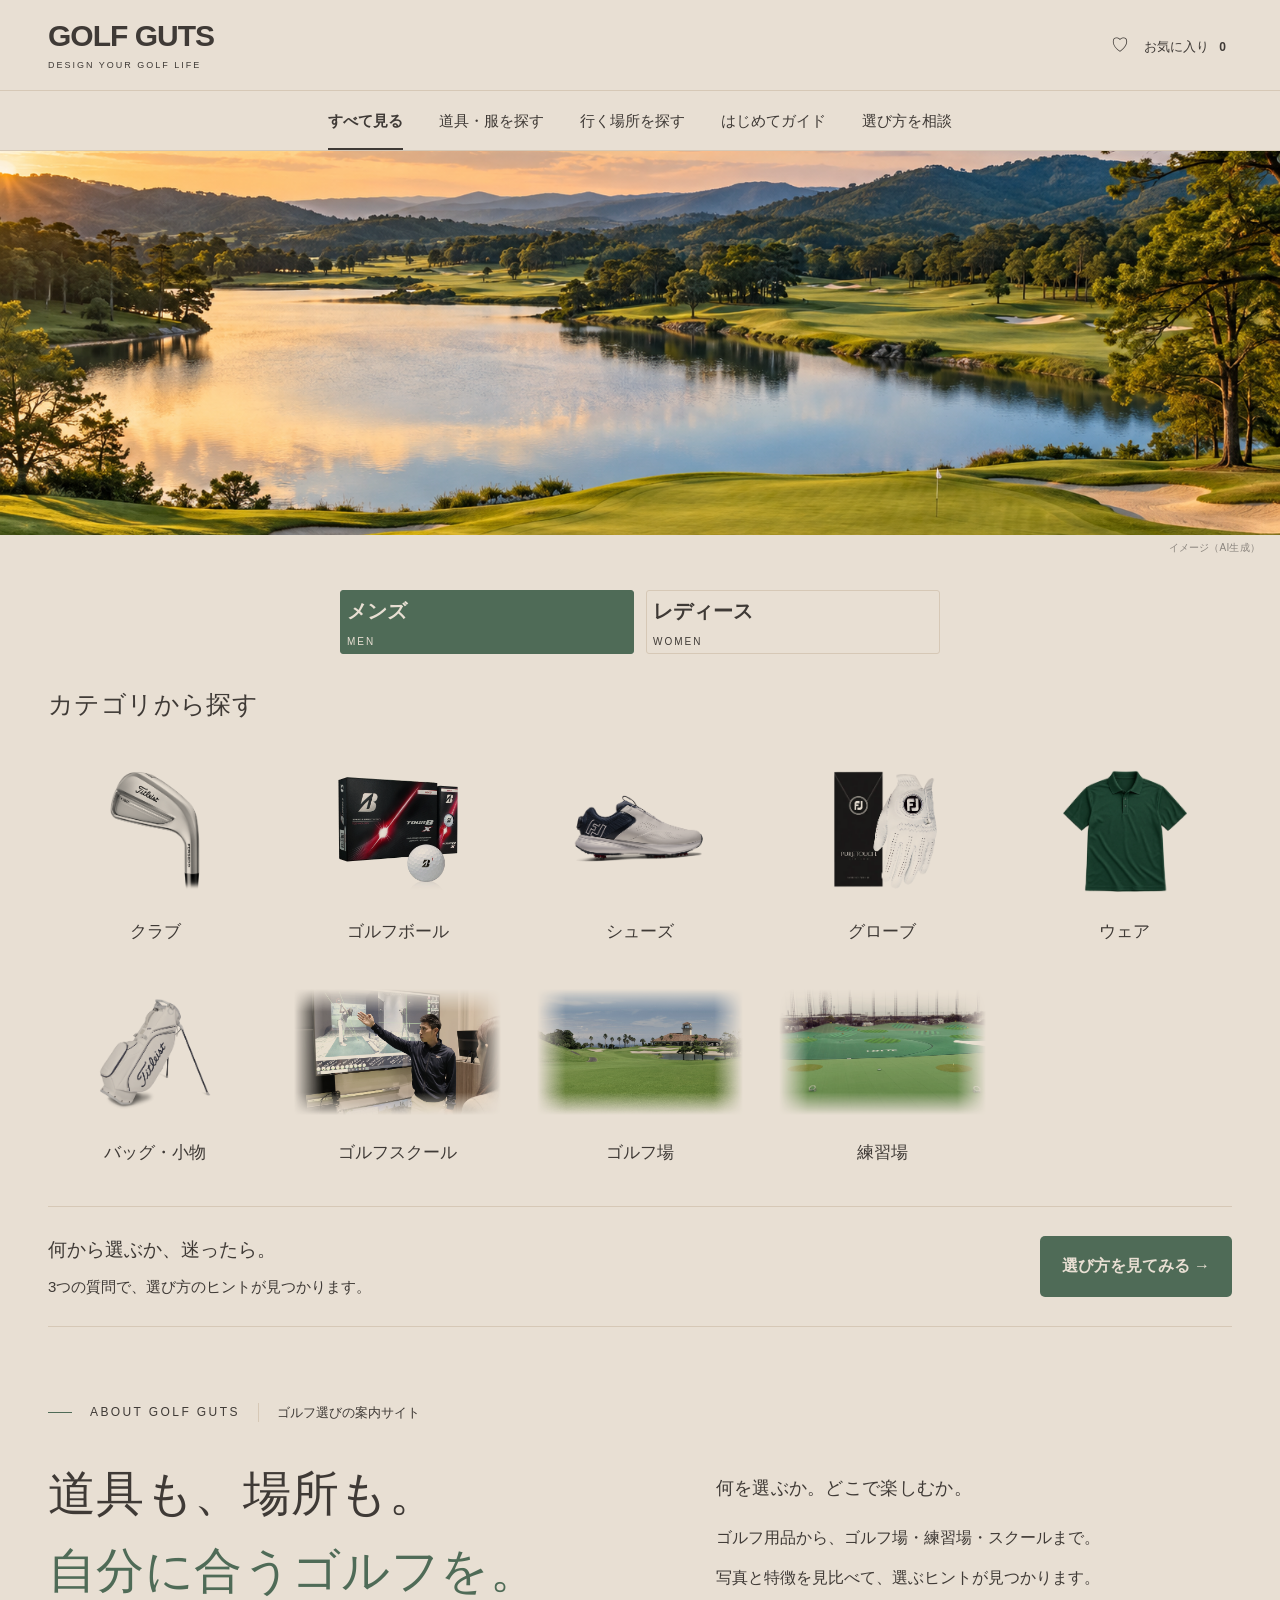
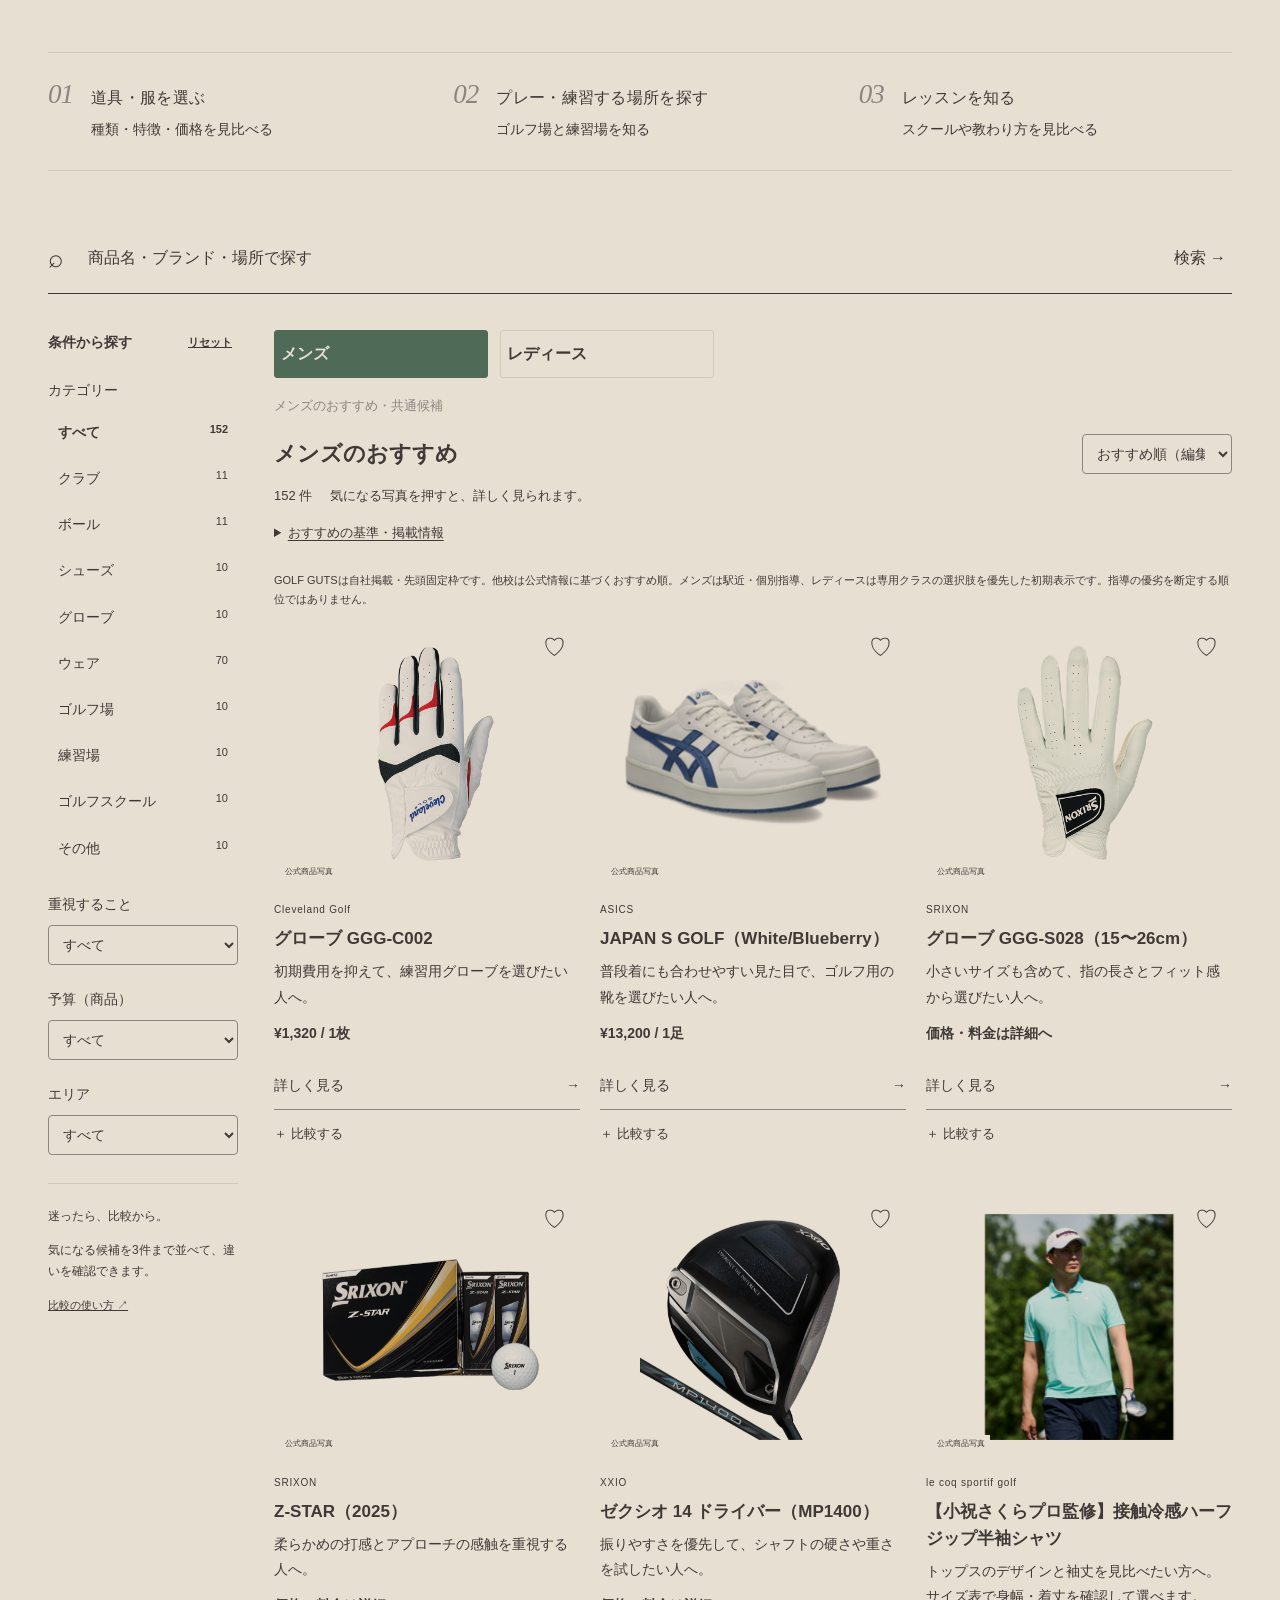
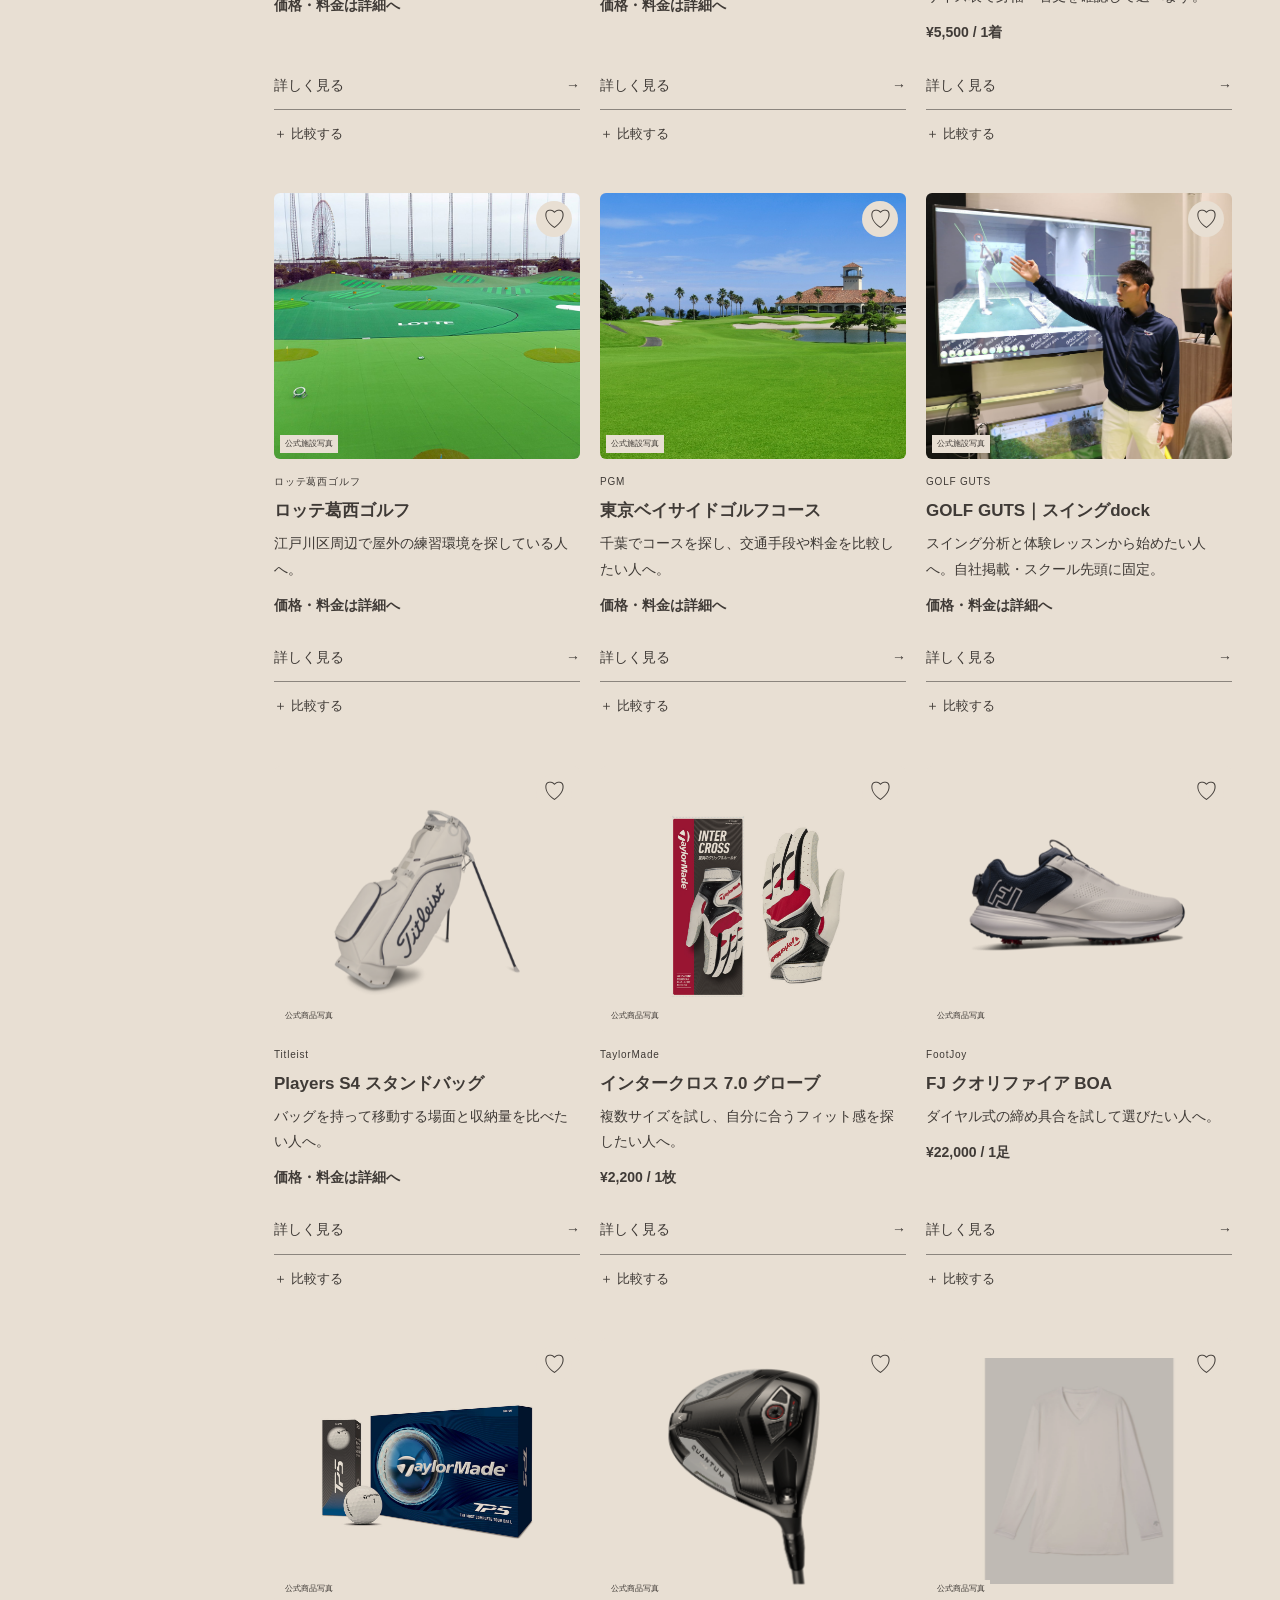
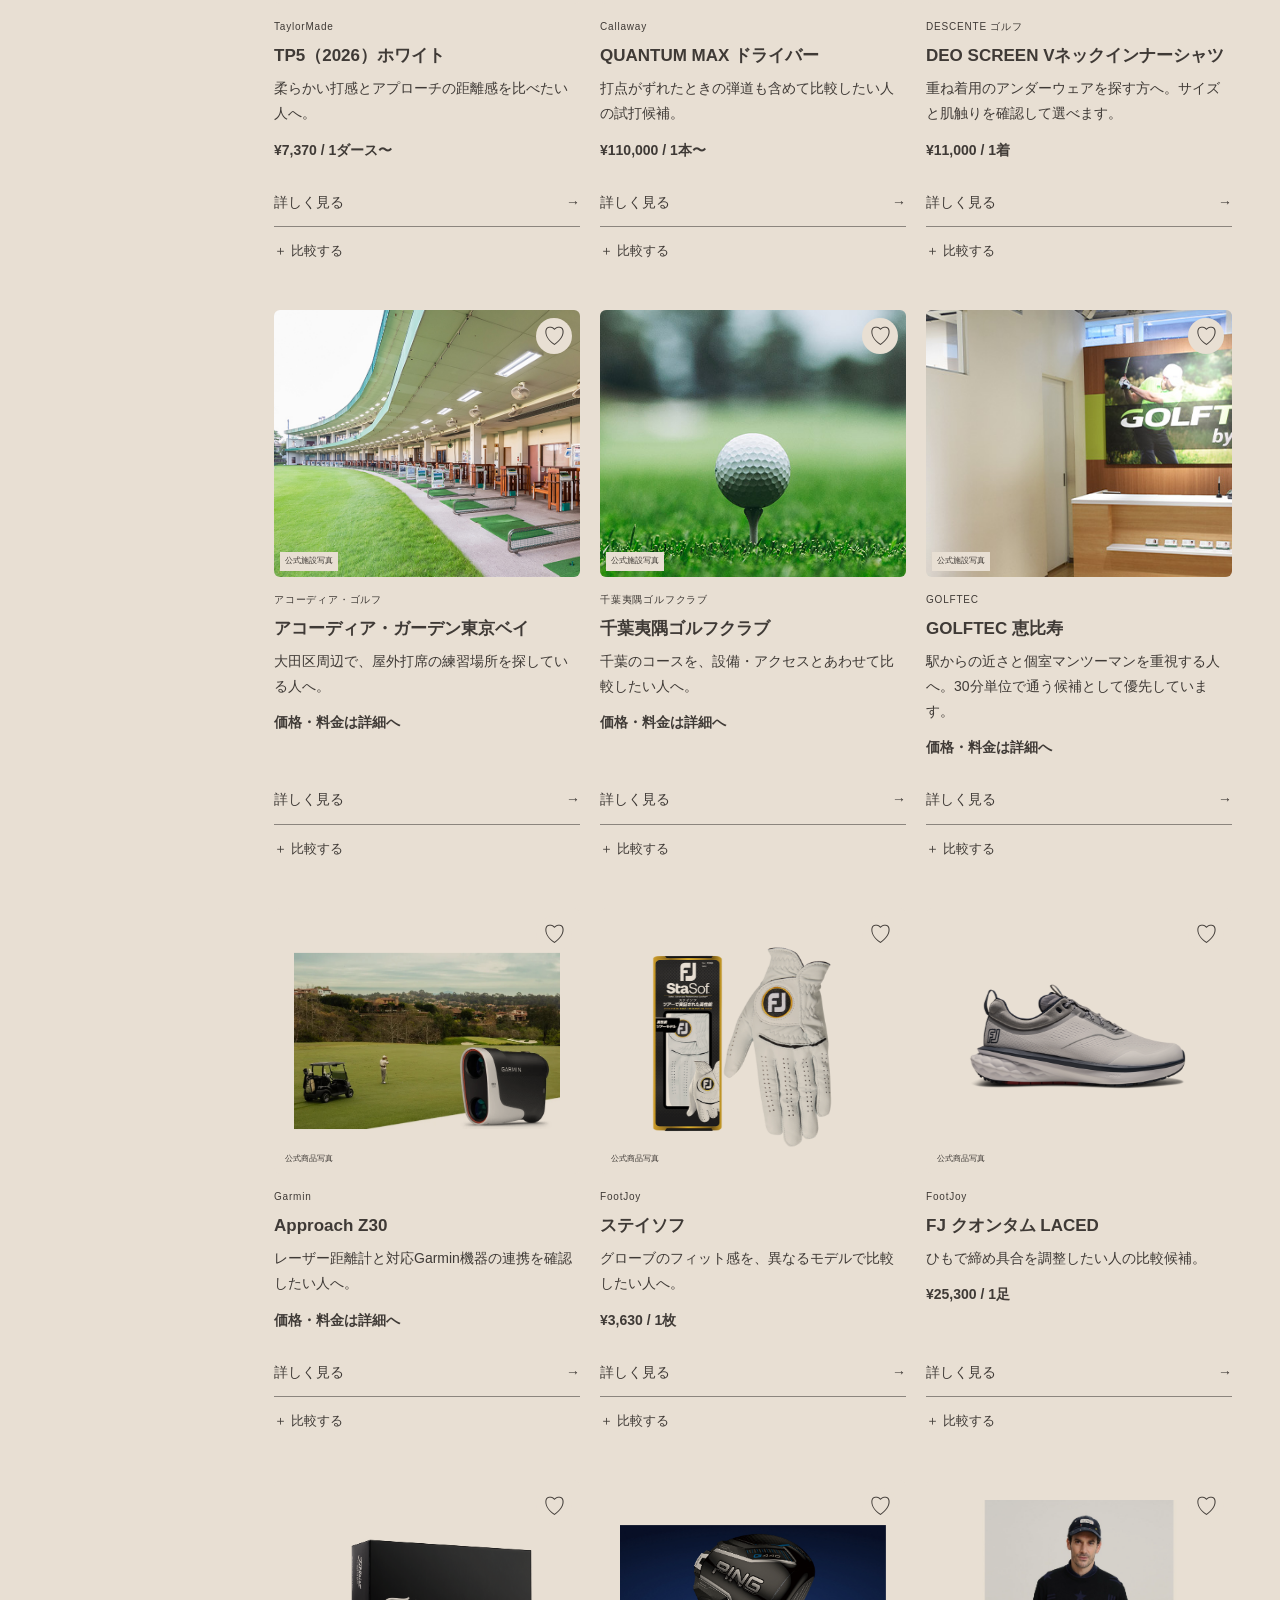
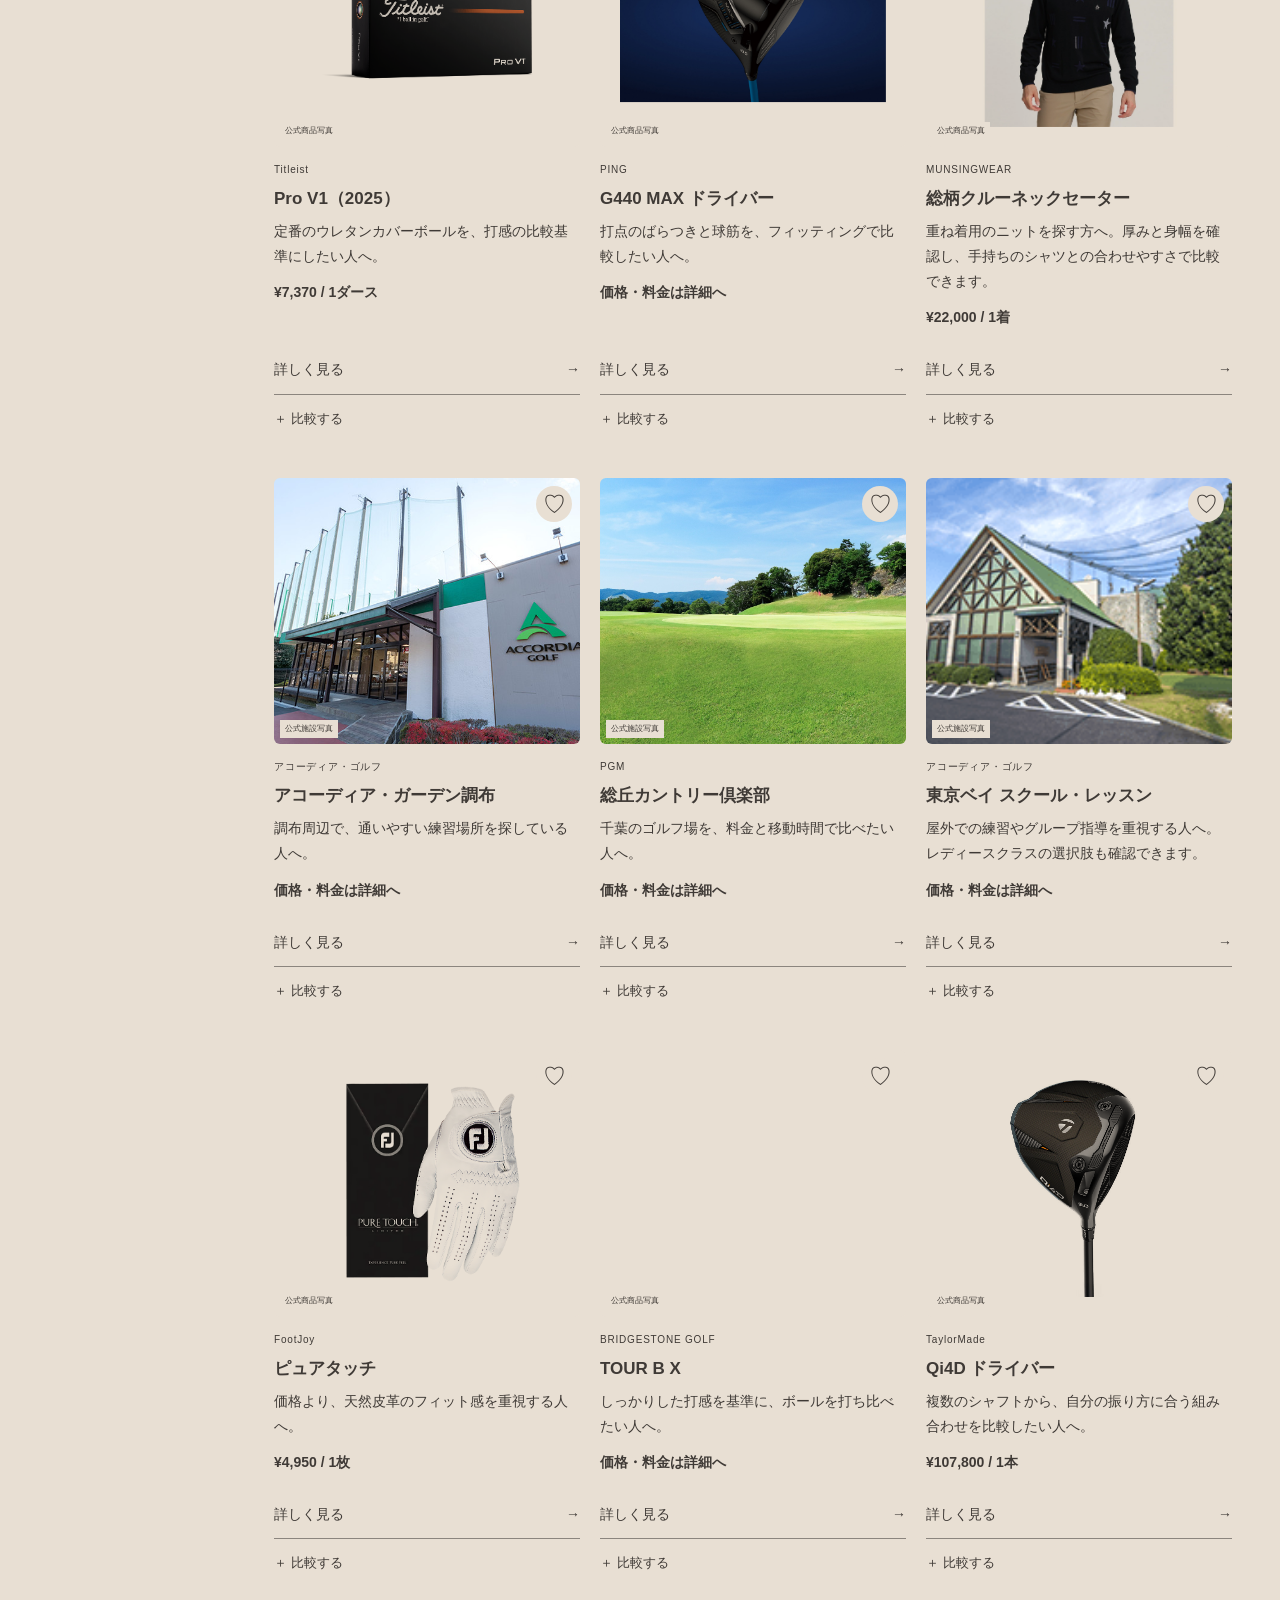
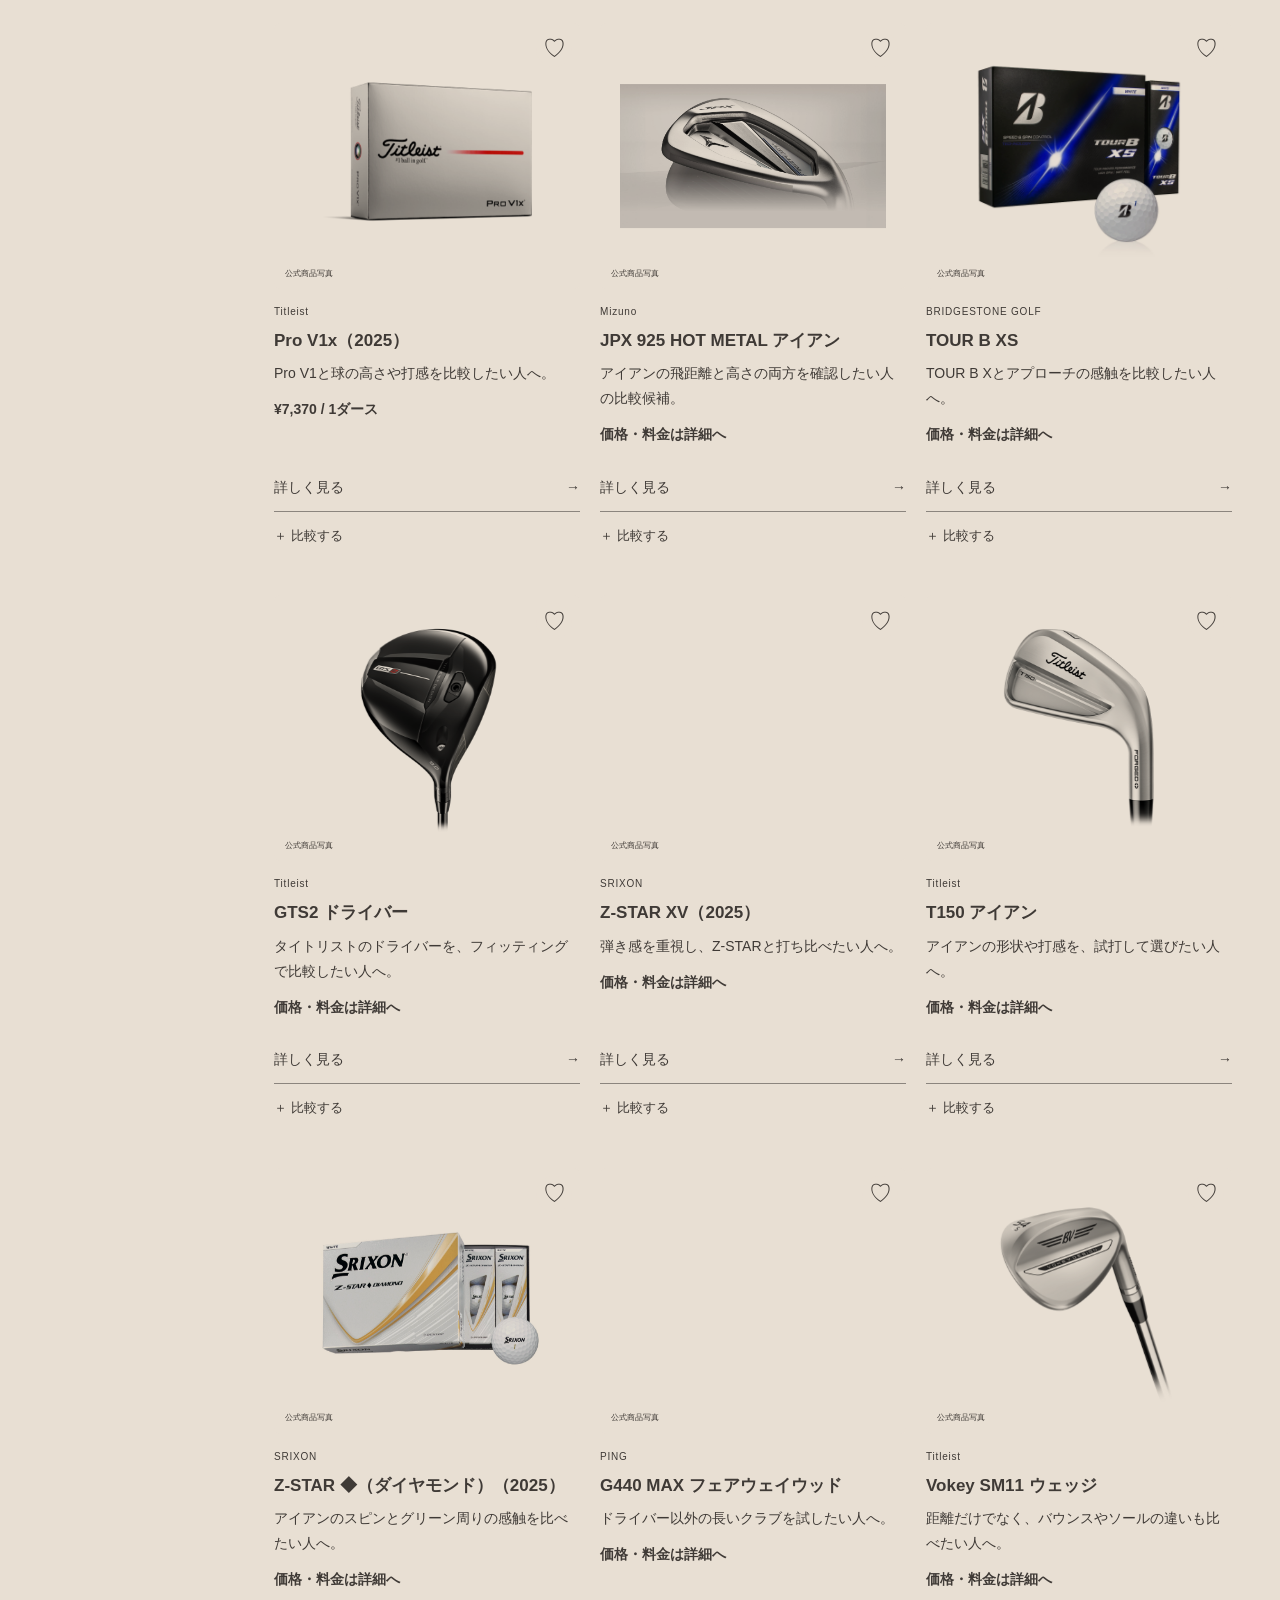
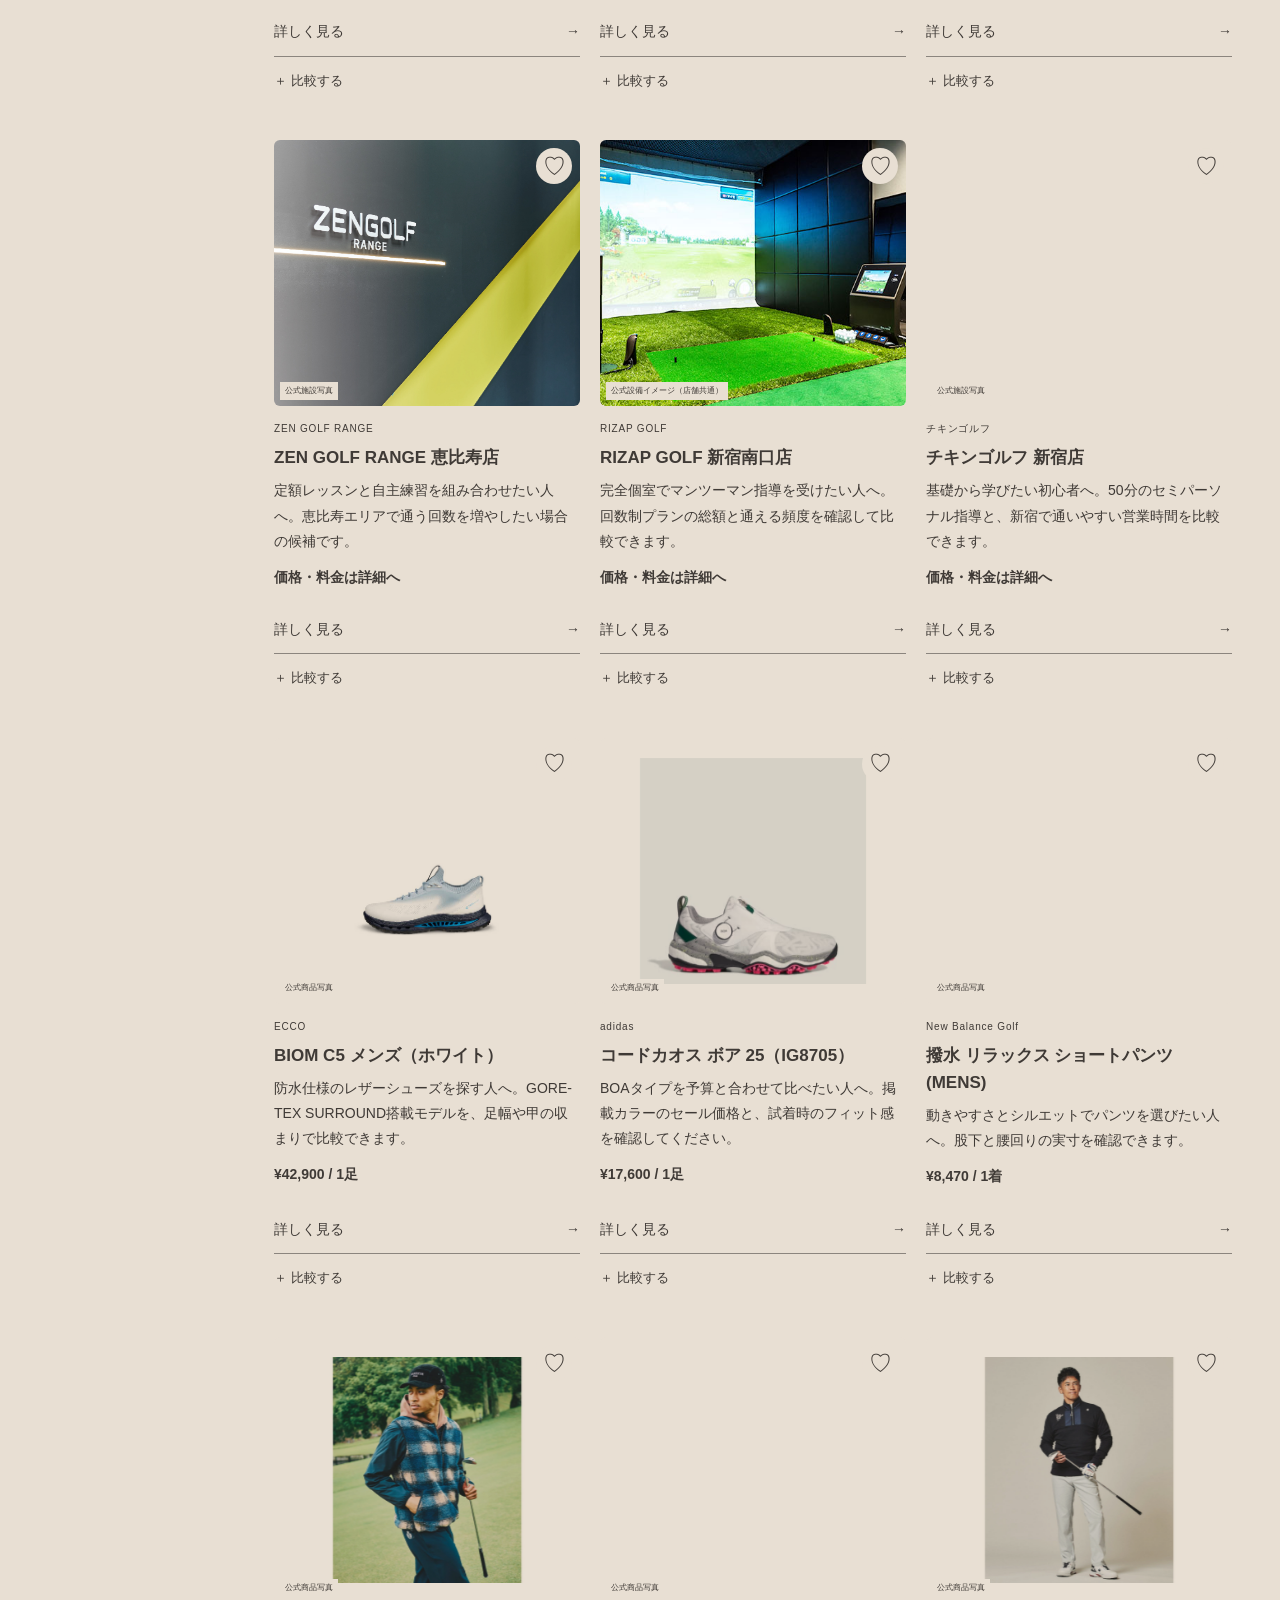
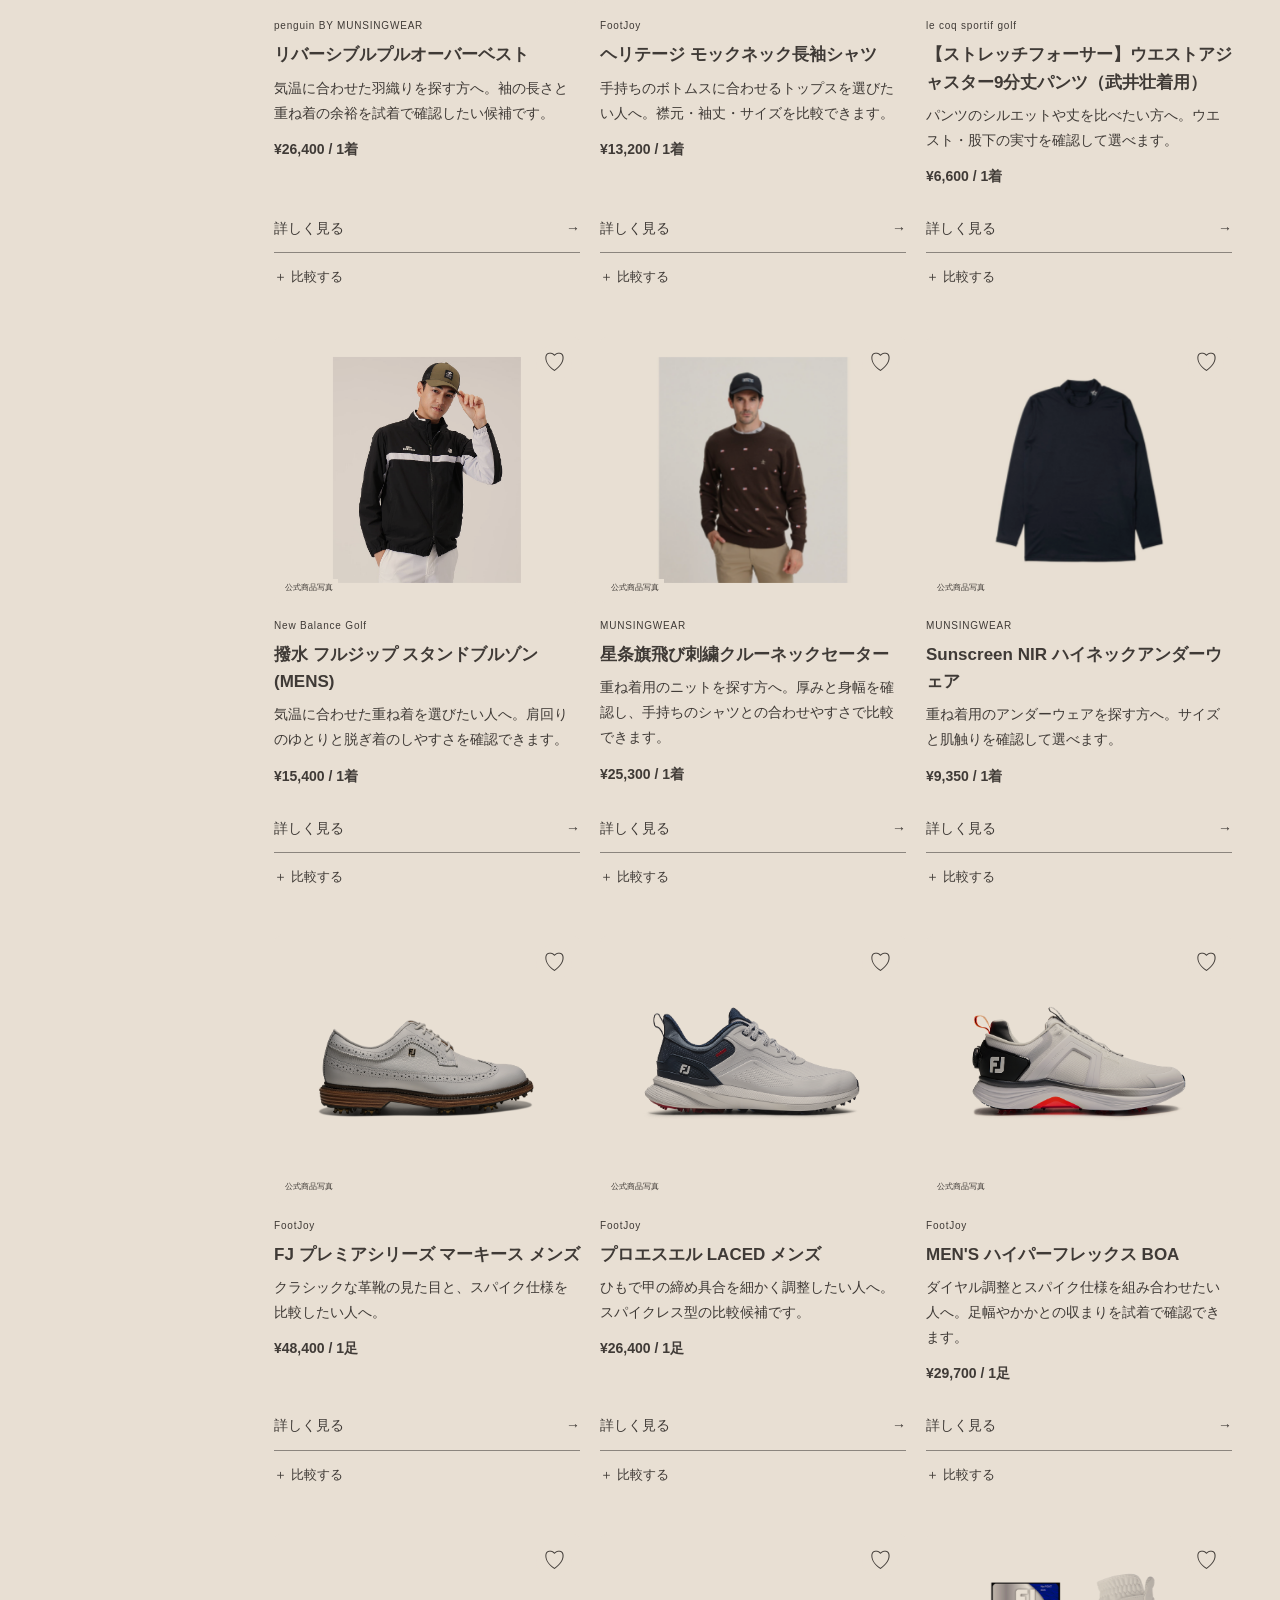
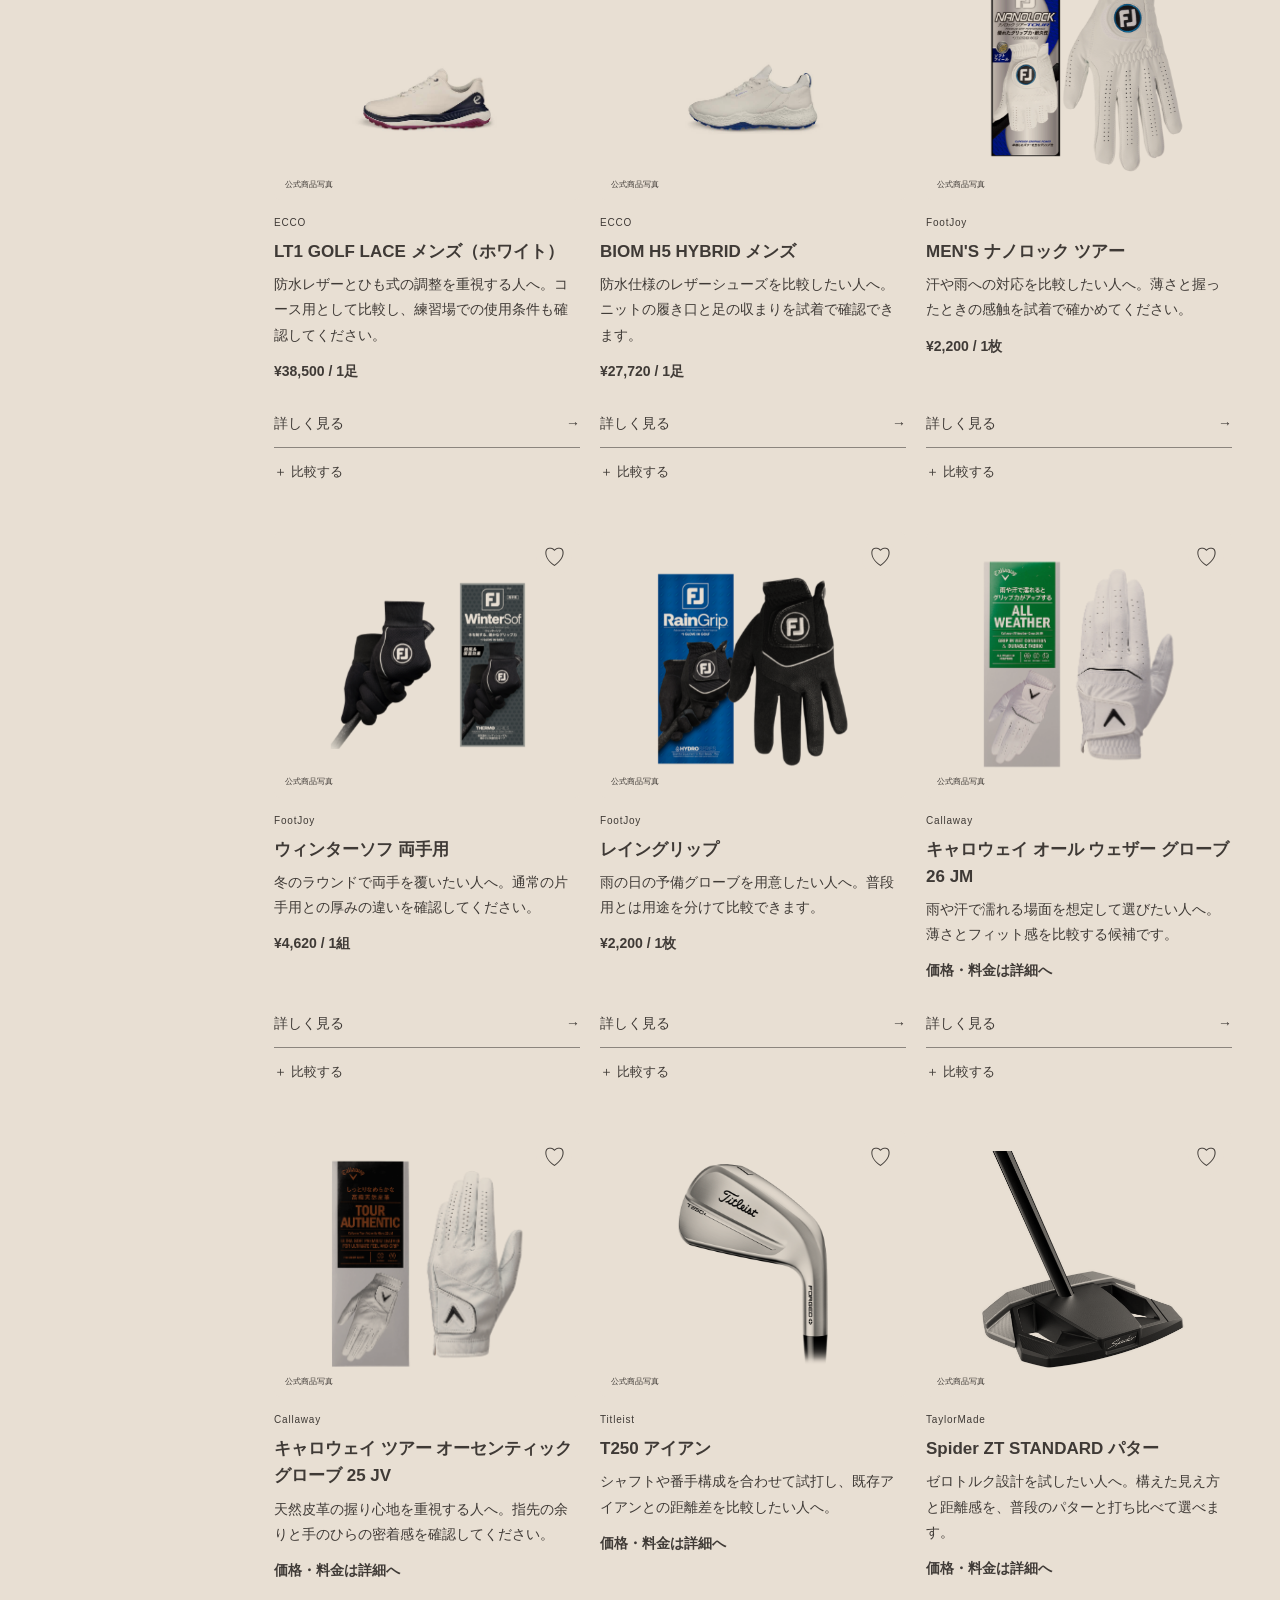
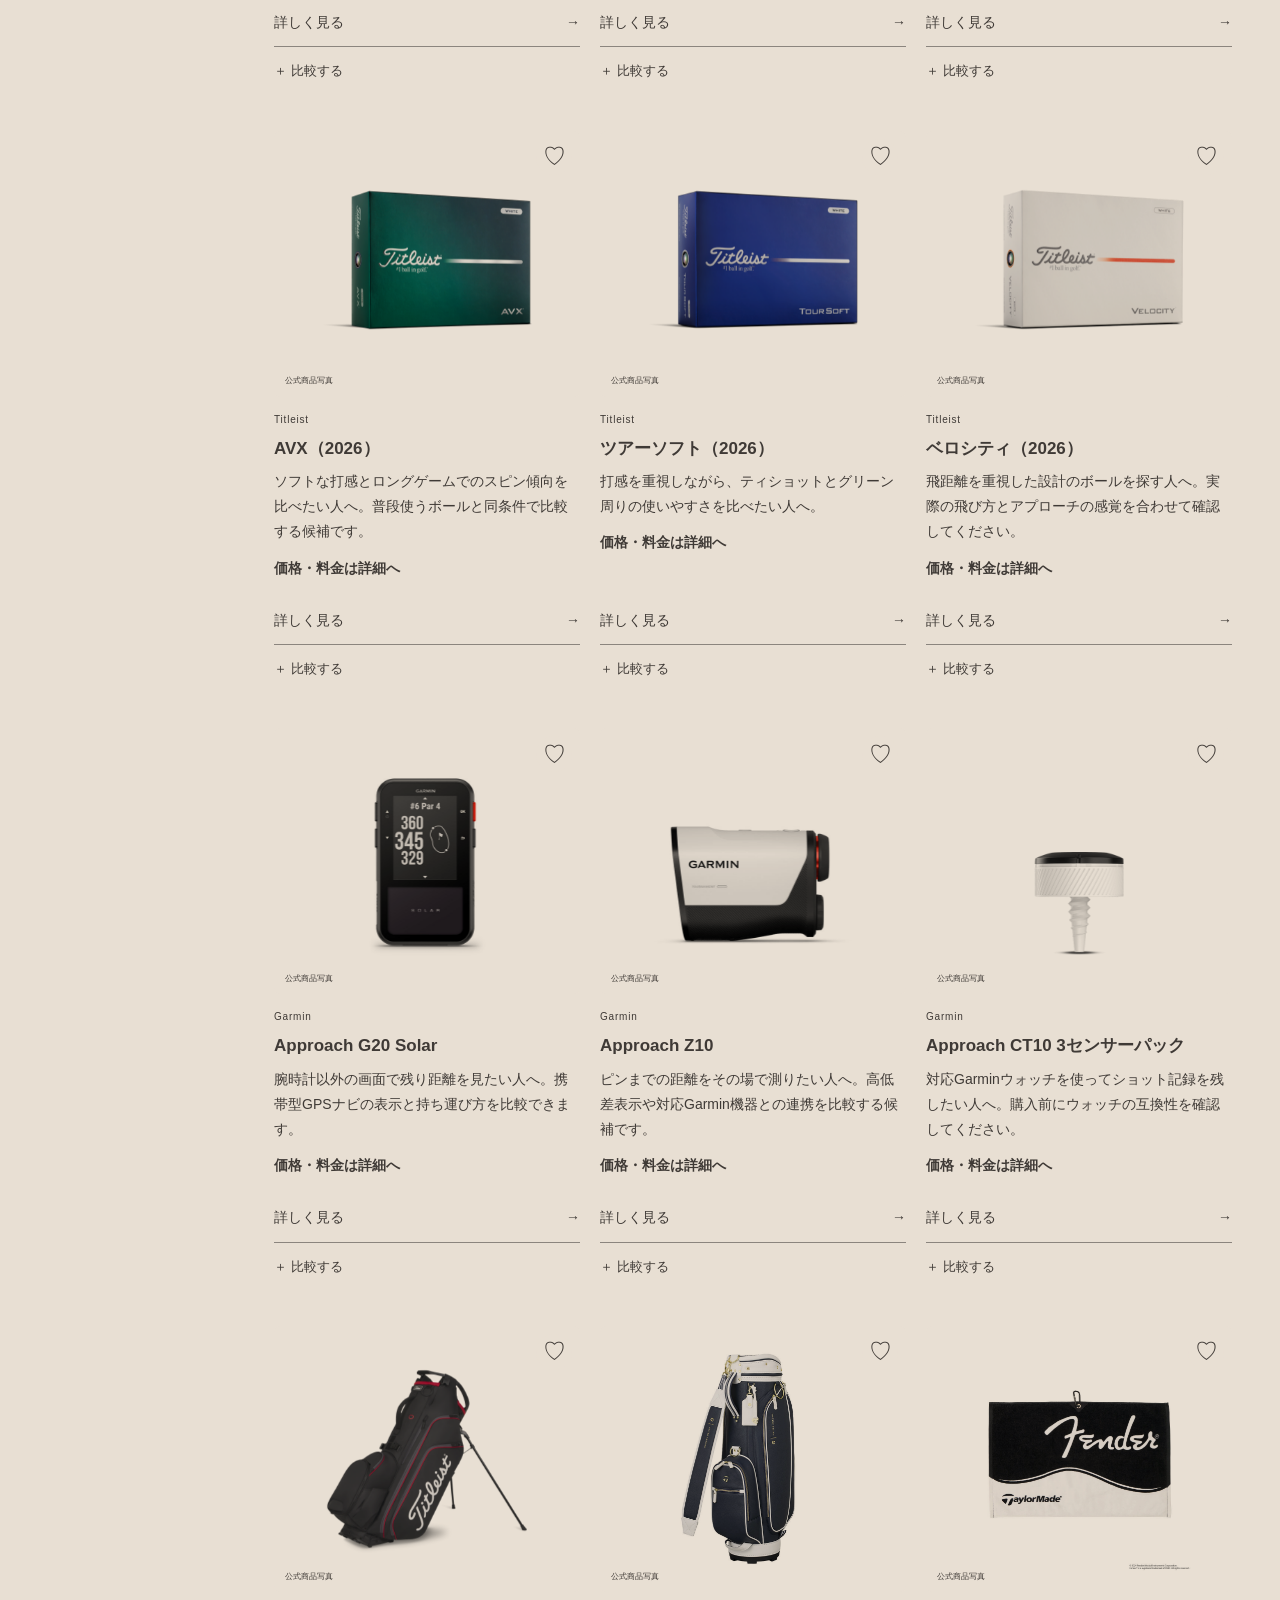
==== commit db0f4e7c: "Fix static edition update disclosure and remove school detail badge" ====
--- a/index.html
+++ b/index.html
@@ -13,7 +13,7 @@
 <dl class="introTopics"><div><span class="topicNumber" aria-hidden="true">01</span><div><dt>道具・服を選ぶ</dt><dd>種類・特徴・価格を見比べる</dd></div></div><div><span class="topicNumber" aria-hidden="true">02</span><div><dt>プレー・練習する場所を探す</dt><dd>ゴルフ場と練習場を知る</dd></div></div><div><span class="topicNumber" aria-hidden="true">03</span><div><dt>レッスンを知る</dt><dd>スクールや教わり方を見比べる</dd></div></div></dl>
 </section>
 <form id="searchForm" class="search"><span aria-hidden="true">⌕</span><input id="search" aria-label="商品名や場所を検索" placeholder="商品名・ブランド・場所で探す"><button type="submit">検索 →</button></form>
-<section id="catalog" class="catalog"><aside><div class="asideTitle">条件から探す <button id="reset">リセット</button></div><p class="filterlabel">カテゴリー</p><div id="sideCategories"></div><label class="filterlabel" for="purpose">重視すること</label><select id="purpose"><option value="">すべて</option><option>はじめやすさ</option><option>性能を比較</option><option>デザイン</option><option>通いやすさ</option></select><label class="filterlabel" for="budget">予算（商品）</label><select id="budget"><option value="">すべて</option><option value="10000">10,000円以下</option><option value="15000">15,000円以下</option><option value="20000">20,000円以下</option><option value="30000">30,000円以下</option><option value="100000">100,000円以下</option></select><div id="areaWrap"><label class="filterlabel" for="area">エリア</label><select id="area"><option value="">すべて</option><option>東京</option><option>千葉</option></select></div><div class="asideNote">迷ったら、比較から。<p>気になる候補を3件まで並べて、違いを確認できます。</p><button id="helpCompare">比較の使い方 ↗</button></div></aside><div class="results"><div class="audienceCompact"><div class="audienceButtons" role="group" aria-label="メンズ・レディース切り替え"><button type="button" data-audience="men" aria-pressed="true">メンズ<span>MEN</span></button><button type="button" data-audience="women" aria-pressed="false">レディース<span>WOMEN</span></button></div></div><p id="audienceStatus" role="status" aria-live="polite"></p><div class="resulttop"><div><p class="eyebrow" id="resultEn" hidden></p><h2 id="resultTitle">気になるものを見つける</h2></div><select id="sort" aria-label="並べ替え"><option value="edit">おすすめ順（編集部）</option><option value="low">価格が低い順（不明は末尾）</option><option value="high">価格が高い順（不明は末尾）</option><option value="name">名前順</option></select></div><div id="apparelFilters" class="apparelFilters" hidden><label>ウェアの種類<select id="apparelType"><option value="">すべての種類</option></select></label><label>ブランド<select id="apparelBrand"><option value="">すべてのブランド</option></select></label></div><div class="resultsmeta"><span id="count"></span><span>気になる写真を押すと、詳しく見られます。</span></div><details class="catalogNotice"><summary>おすすめの基準・掲載情報</summary><p>公式公開情報をもとに掲載しています。出典・確認日・価格条件は各詳細へ。予算で絞ると、価格が確認できた商品のみ表示します。おすすめ順は、用途・選びやすさ・価格・季節を考慮した編集部の比較提案です。実測や売上の順位ではありません。ゴルフスクールのGOLF GUTSは自社掲載の固定枠として先頭に表示します。毎週見直し、根拠のある変化があれば順序を更新します。各カードに選ぶ理由を表示しています。メンズ・レディースは商品の掲載仕様に合わせた入口です。共通モデルも含み、クラブの適性は性別だけで決まりません。</p></details><p id="schoolOrderNote" class="sourceMeta" hidden>GOLF GUTSは自社掲載・先頭固定枠です。他校は公式情報に基づくおすすめ順。メンズは駅近・個別指導、レディースは専用クラスの選択肢を優先した初期表示です。指導の優劣を断定する順位ではありません。</p><div id="chips"></div><div id="grid" class="grid"></div></div></section>
+<section id="catalog" class="catalog"><aside><div class="asideTitle">条件から探す <button id="reset">リセット</button></div><p class="filterlabel">カテゴリー</p><div id="sideCategories"></div><label class="filterlabel" for="purpose">重視すること</label><select id="purpose"><option value="">すべて</option><option>はじめやすさ</option><option>性能を比較</option><option>デザイン</option><option>通いやすさ</option></select><label class="filterlabel" for="budget">予算（商品）</label><select id="budget"><option value="">すべて</option><option value="10000">10,000円以下</option><option value="15000">15,000円以下</option><option value="20000">20,000円以下</option><option value="30000">30,000円以下</option><option value="100000">100,000円以下</option></select><div id="areaWrap"><label class="filterlabel" for="area">エリア</label><select id="area"><option value="">すべて</option><option>東京</option><option>千葉</option></select></div><div class="asideNote">迷ったら、比較から。<p>気になる候補を3件まで並べて、違いを確認できます。</p><button id="helpCompare">比較の使い方 ↗</button></div></aside><div class="results"><div class="audienceCompact"><div class="audienceButtons" role="group" aria-label="メンズ・レディース切り替え"><button type="button" data-audience="men" aria-pressed="true">メンズ<span>MEN</span></button><button type="button" data-audience="women" aria-pressed="false">レディース<span>WOMEN</span></button></div></div><p id="audienceStatus" role="status" aria-live="polite"></p><div class="resulttop"><div><p class="eyebrow" id="resultEn" hidden></p><h2 id="resultTitle">気になるものを見つける</h2></div><select id="sort" aria-label="並べ替え"><option value="edit">おすすめ順（編集部）</option><option value="low">価格が低い順（不明は末尾）</option><option value="high">価格が高い順（不明は末尾）</option><option value="name">名前順</option></select></div><div id="apparelFilters" class="apparelFilters" hidden><label>ウェアの種類<select id="apparelType"><option value="">すべての種類</option></select></label><label>ブランド<select id="apparelBrand"><option value="">すべてのブランド</option></select></label></div><div class="resultsmeta"><span id="count"></span><span>気になる写真を押すと、詳しく見られます。</span></div><details class="catalogNotice"><summary>おすすめの基準・掲載情報</summary><p>公式公開情報をもとに掲載しています。出典・確認日・価格条件は各詳細へ。予算で絞ると、価格が確認できた商品のみ表示します。おすすめ順は、用途・選びやすさ・価格・季節を考慮した編集部の比較提案です。実測や売上の順位ではありません。ゴルフスクールのGOLF GUTSは自社掲載の固定枠として先頭に表示します。このGitHub版の掲載内容は自動更新されません。価格・在庫・予約条件は各公式サイトでご確認ください。各カードに選ぶ理由を表示しています。メンズ・レディースは商品の掲載仕様に合わせた入口です。共通モデルも含み、クラブの適性は性別だけで決まりません。</p></details><p id="schoolOrderNote" class="sourceMeta" hidden>GOLF GUTSは自社掲載・先頭固定枠です。他校は公式情報に基づくおすすめ順。メンズは駅近・個別指導、レディースは専用クラスの選択肢を優先した初期表示です。指導の優劣を断定する順位ではありません。</p><div id="chips"></div><div id="grid" class="grid"></div></div></section>
 <section class="journal" id="journal"><div class="intro"><div><p class="eyebrow">はじめる前に、少しだけ。</p><h2>はじめての「どう選ぶ？」</h2></div><span>難しい言葉は、あとで大丈夫。</span></div><div class="articles"><button data-guide="0"><div class="artVisual green">01<span>FIT FIRST.</span></div><small>CLUB / クラブ選び</small><h3>「人気」より「自分に合う」。<br>はじめてのクラブ選び。</h3><p>試打で確かめたい、3つのこと。 ↗</p></button><button data-guide="1"><div class="artVisual cream">02<span>FEEL GOOD.</span></div><small>STYLE / シューズ・ウェア</small><h3>見た目も、動きやすさも。<br>気持ちよく過ごすための選択。</h3><p>サイズ表だけではわからないこと。 ↗</p></button><button data-guide="2"><div class="artVisual photo">03<span>YOUR PLACE.</span></div><small>PLACE / 場所選び</small><h3>続けたくなる場所を、<br>あなたの生活の近くに。</h3><p>体験前に確認するチェックリスト。 ↗</p></button></div></section>
 <section class="finderBanner"><div><h2>まだ、決まっていなくても。</h2><p>3つの質問で、最初に見るポイントを整理できます。</p></div><button id="bannerQuiz">選び方を見てみる →</button></section><section class="manifesto"><p class="eyebrow">LESS CONFUSION. MORE GOLF.</p><h2>ゴルフの楽しさを、<br>選ぶところから。</h2><p>たくさんの選択肢を、あなたの選択に。<br>GOLF GUTSは、道具・場所・学びをつなぐゴルフの入口です。</p><button id="about">このサイトについて ↗</button></section></main>
 <footer><div class="logo">GOLF GUTS<span>DESIGN YOUR GOLF LIFE</span></div><p>公式情報をもとに掲載。購入・予約は各公式サイトへ。<br>写真の出典は各詳細に掲載しています。価格・在庫・空き枠は公式サイトでご確認ください。</p><button id="policy">データとプライバシー</button><small>© 2026 GOLF GUTS</small></footer><div id="compareBar" hidden></div><div id="toast" role="status"></div><dialog id="modal"><button class="close" aria-label="閉じる">×</button><div id="modalBody"></div></dialog><script src="catalog.js"></script><script src="selection.js"></script><script src="app.js"></script></body></html>
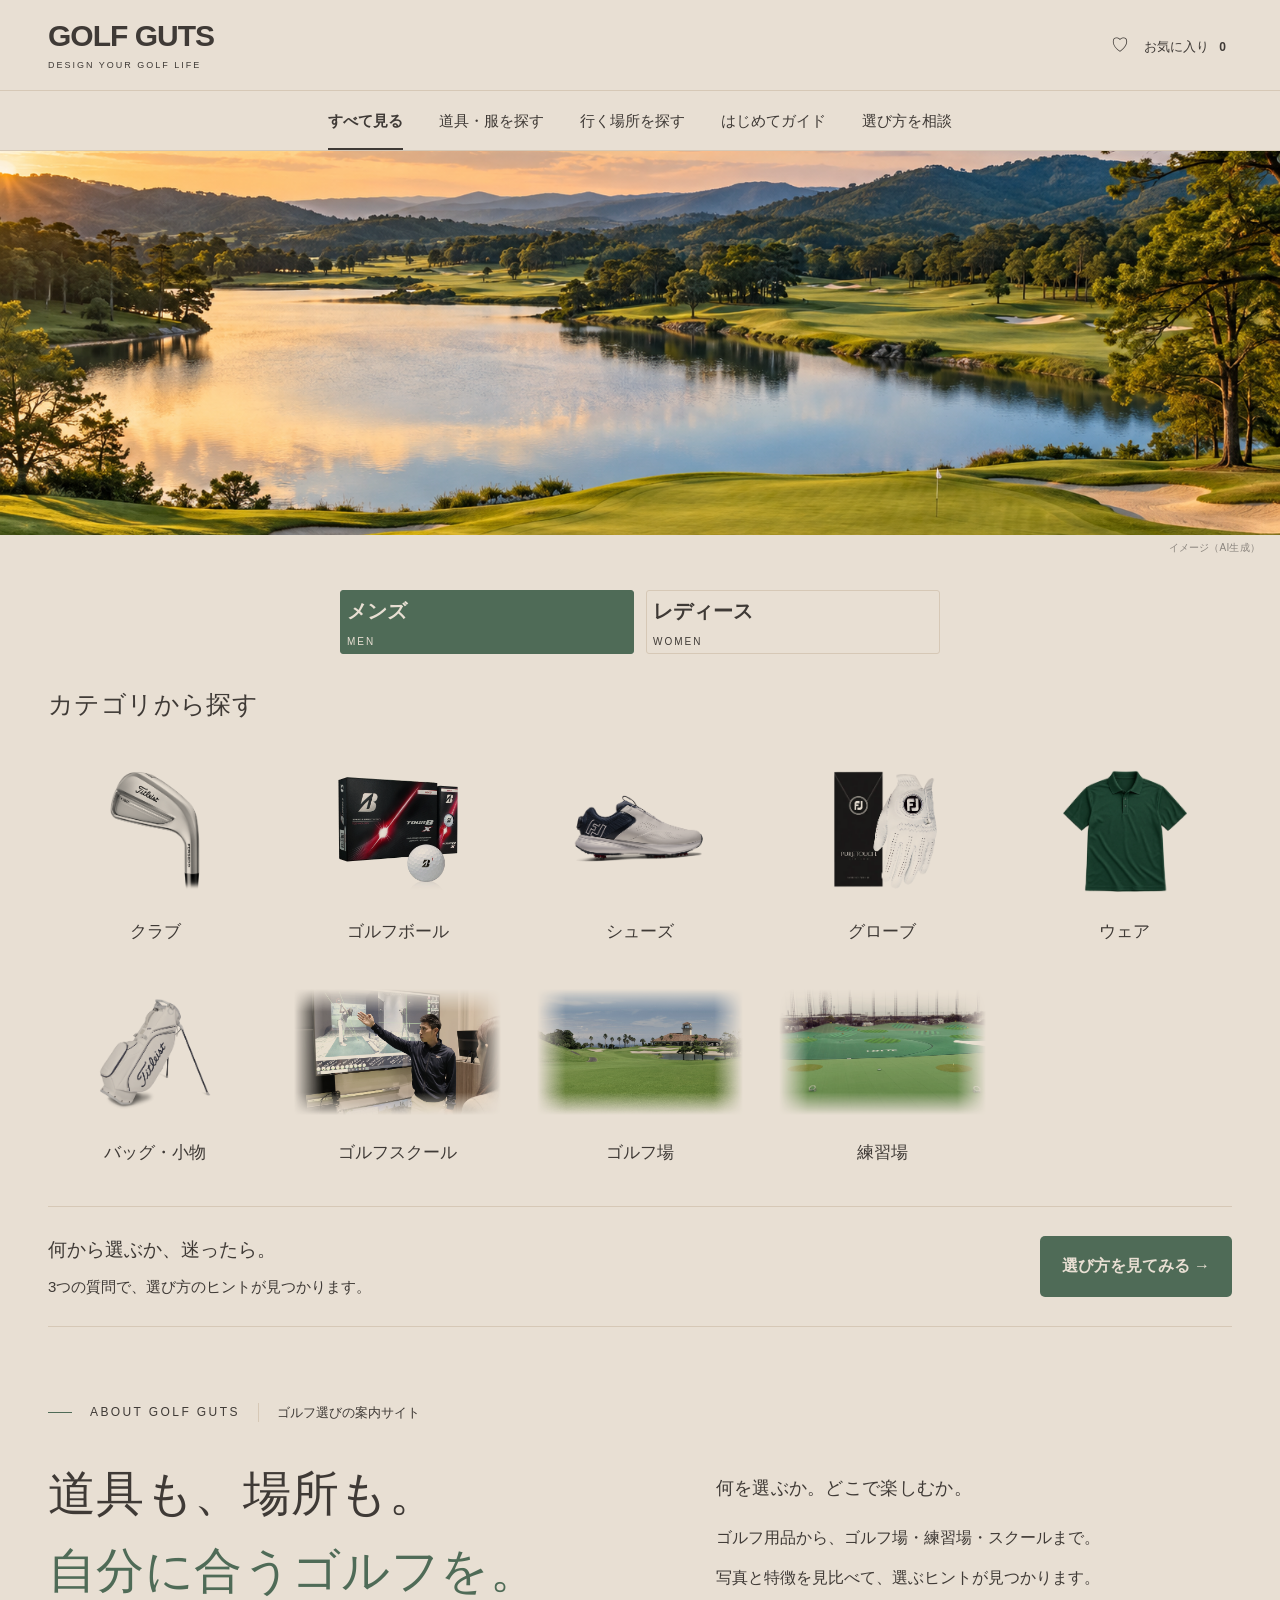
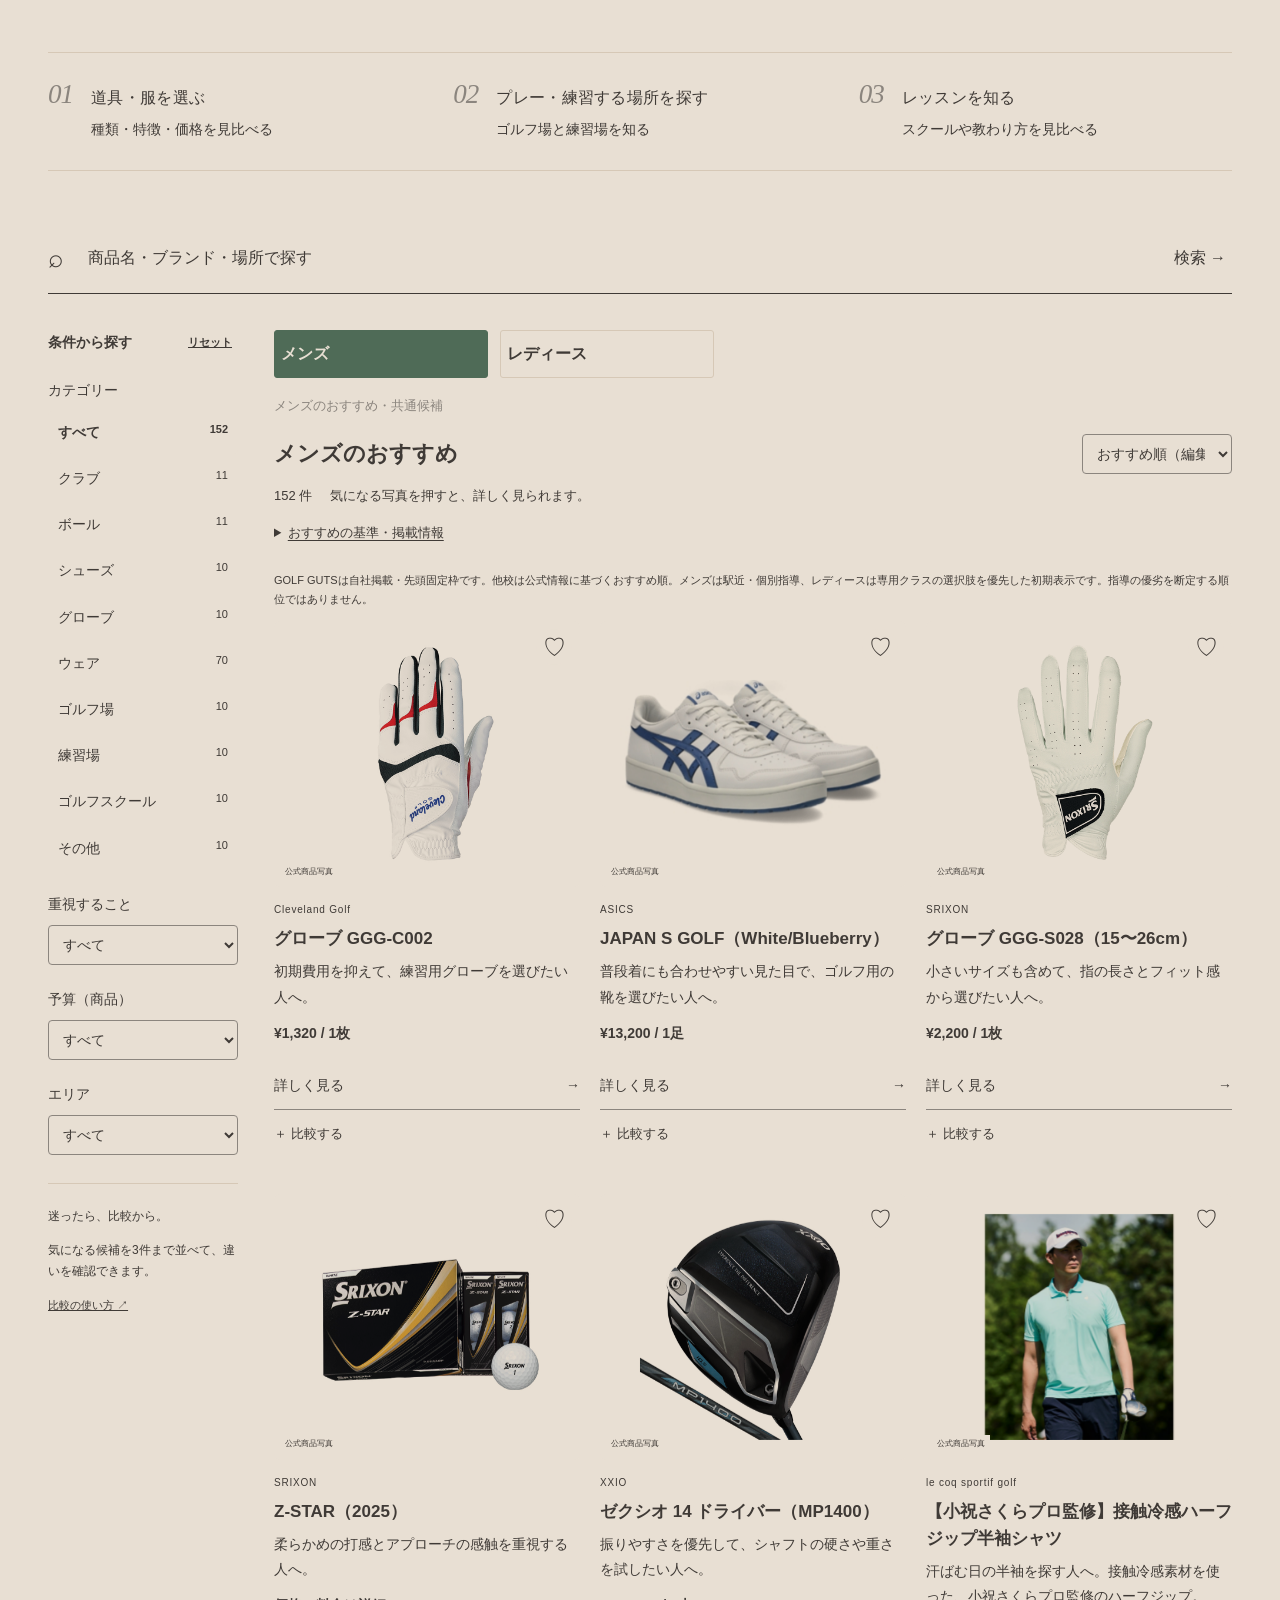
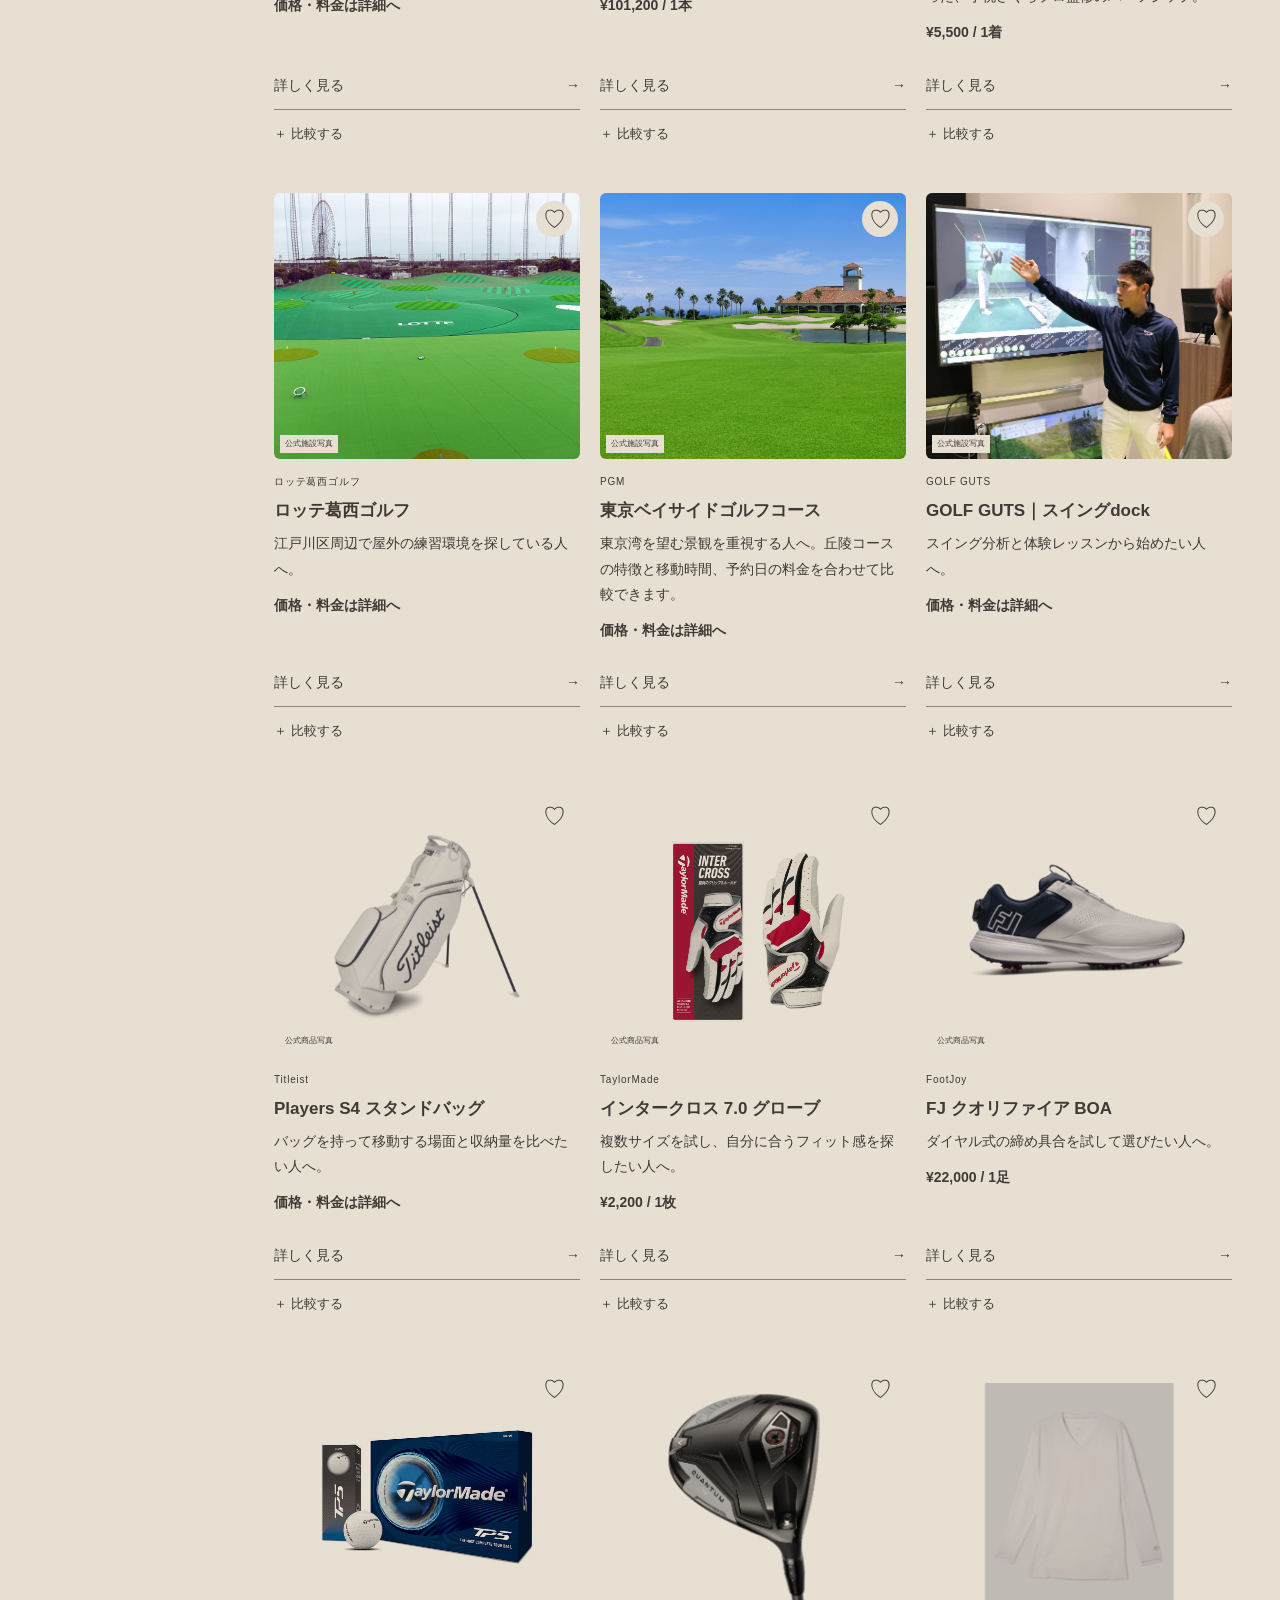
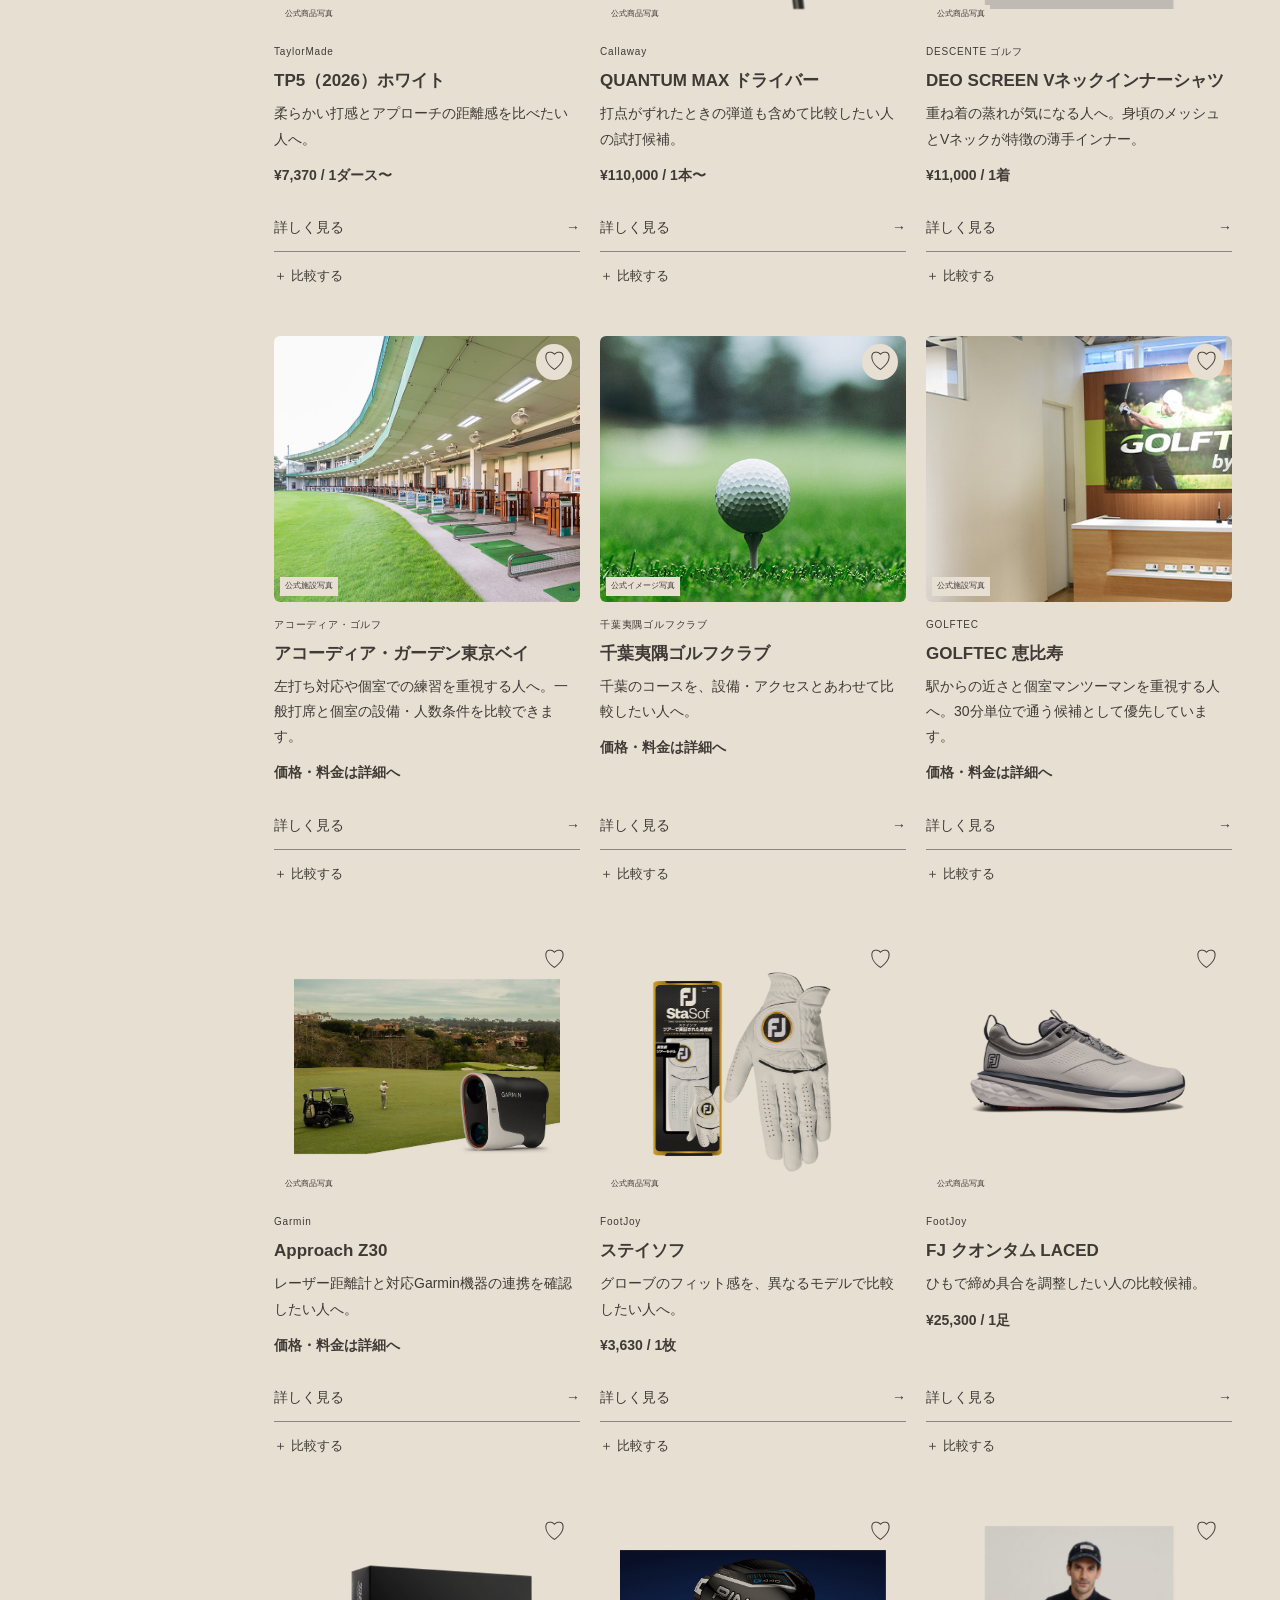
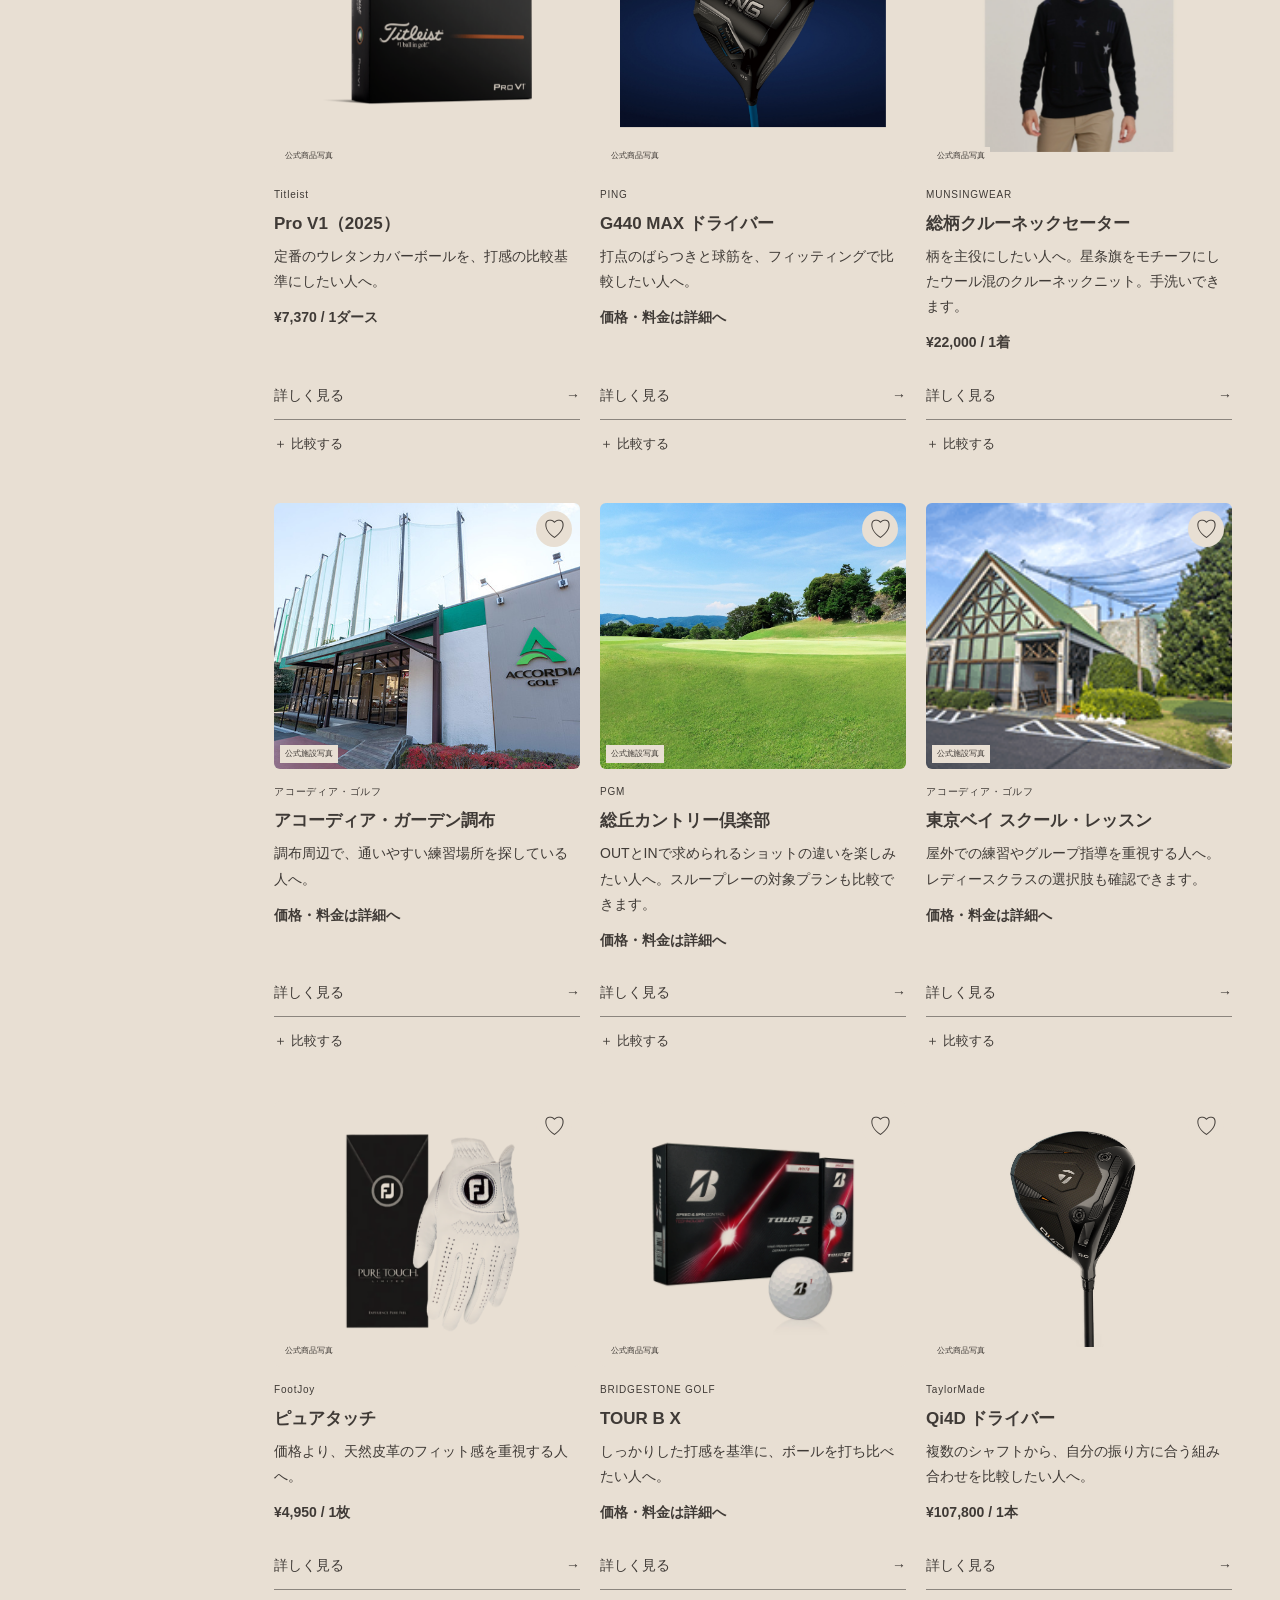
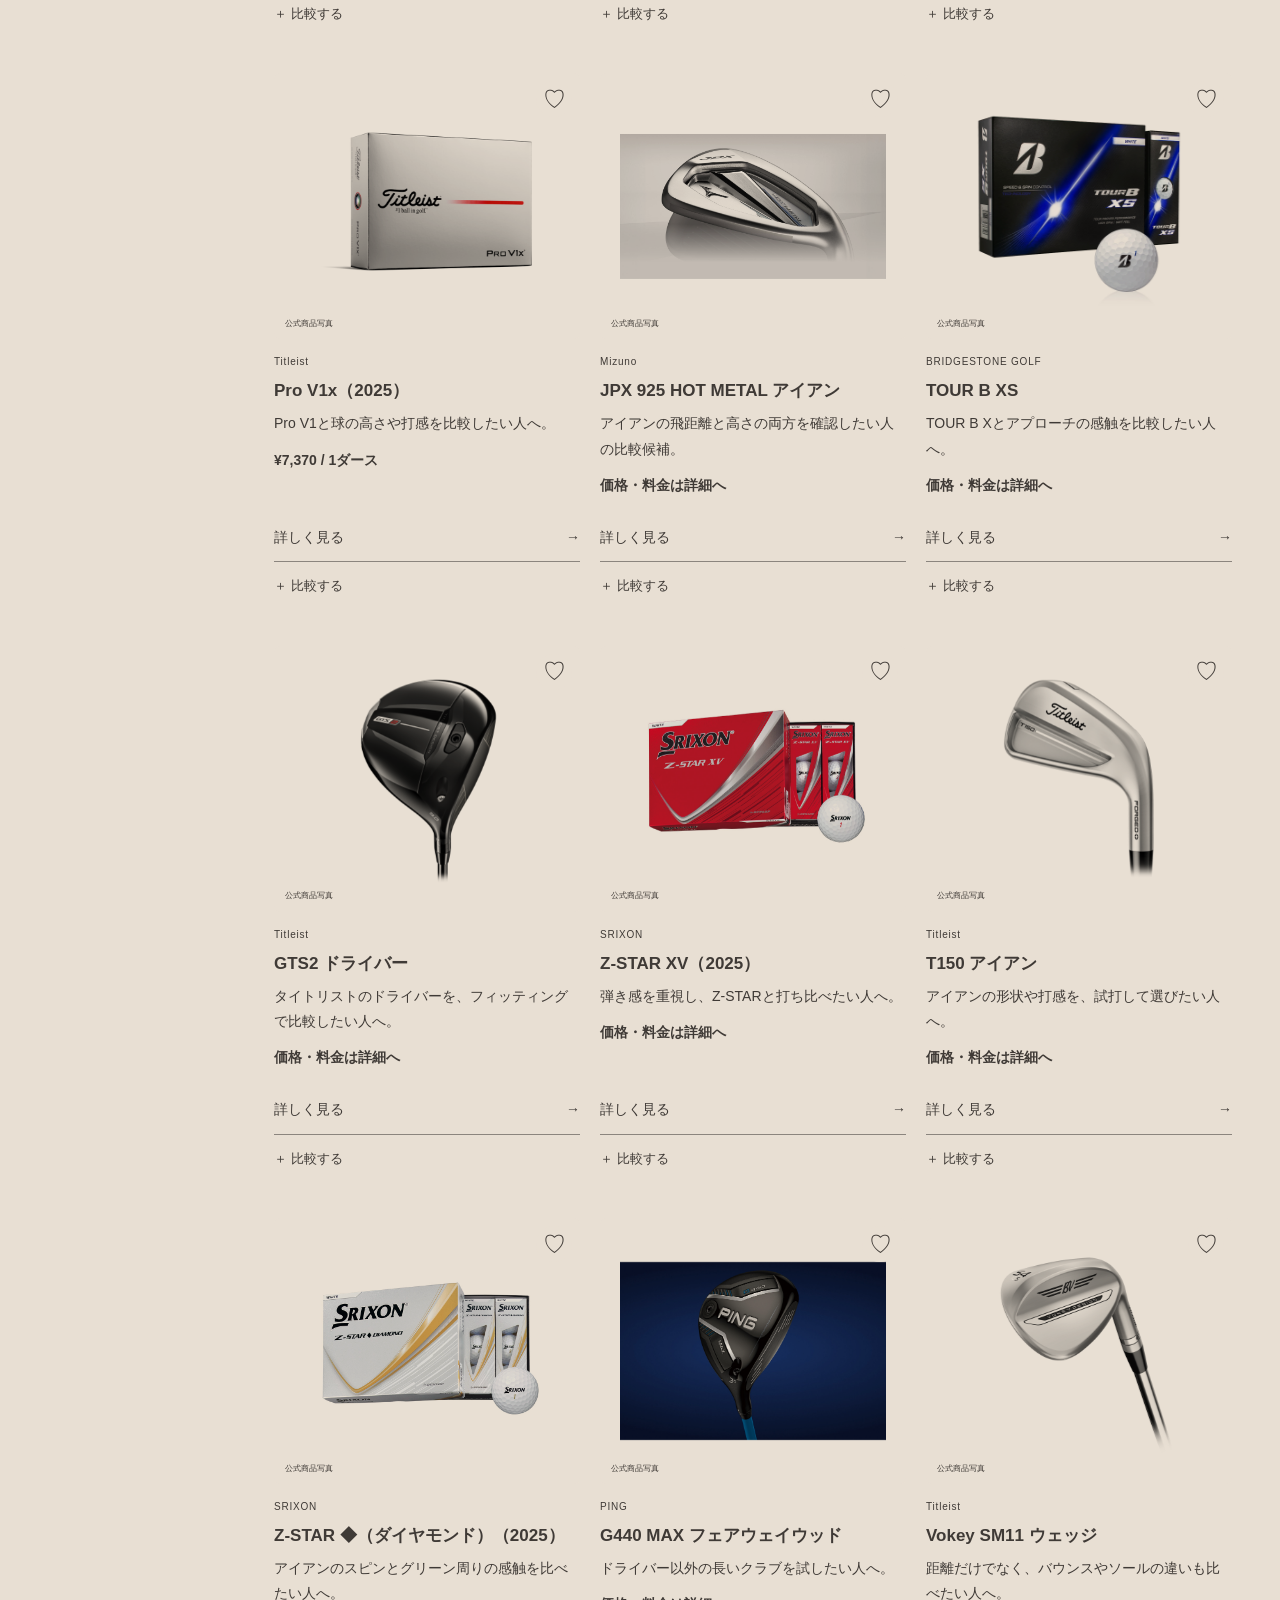
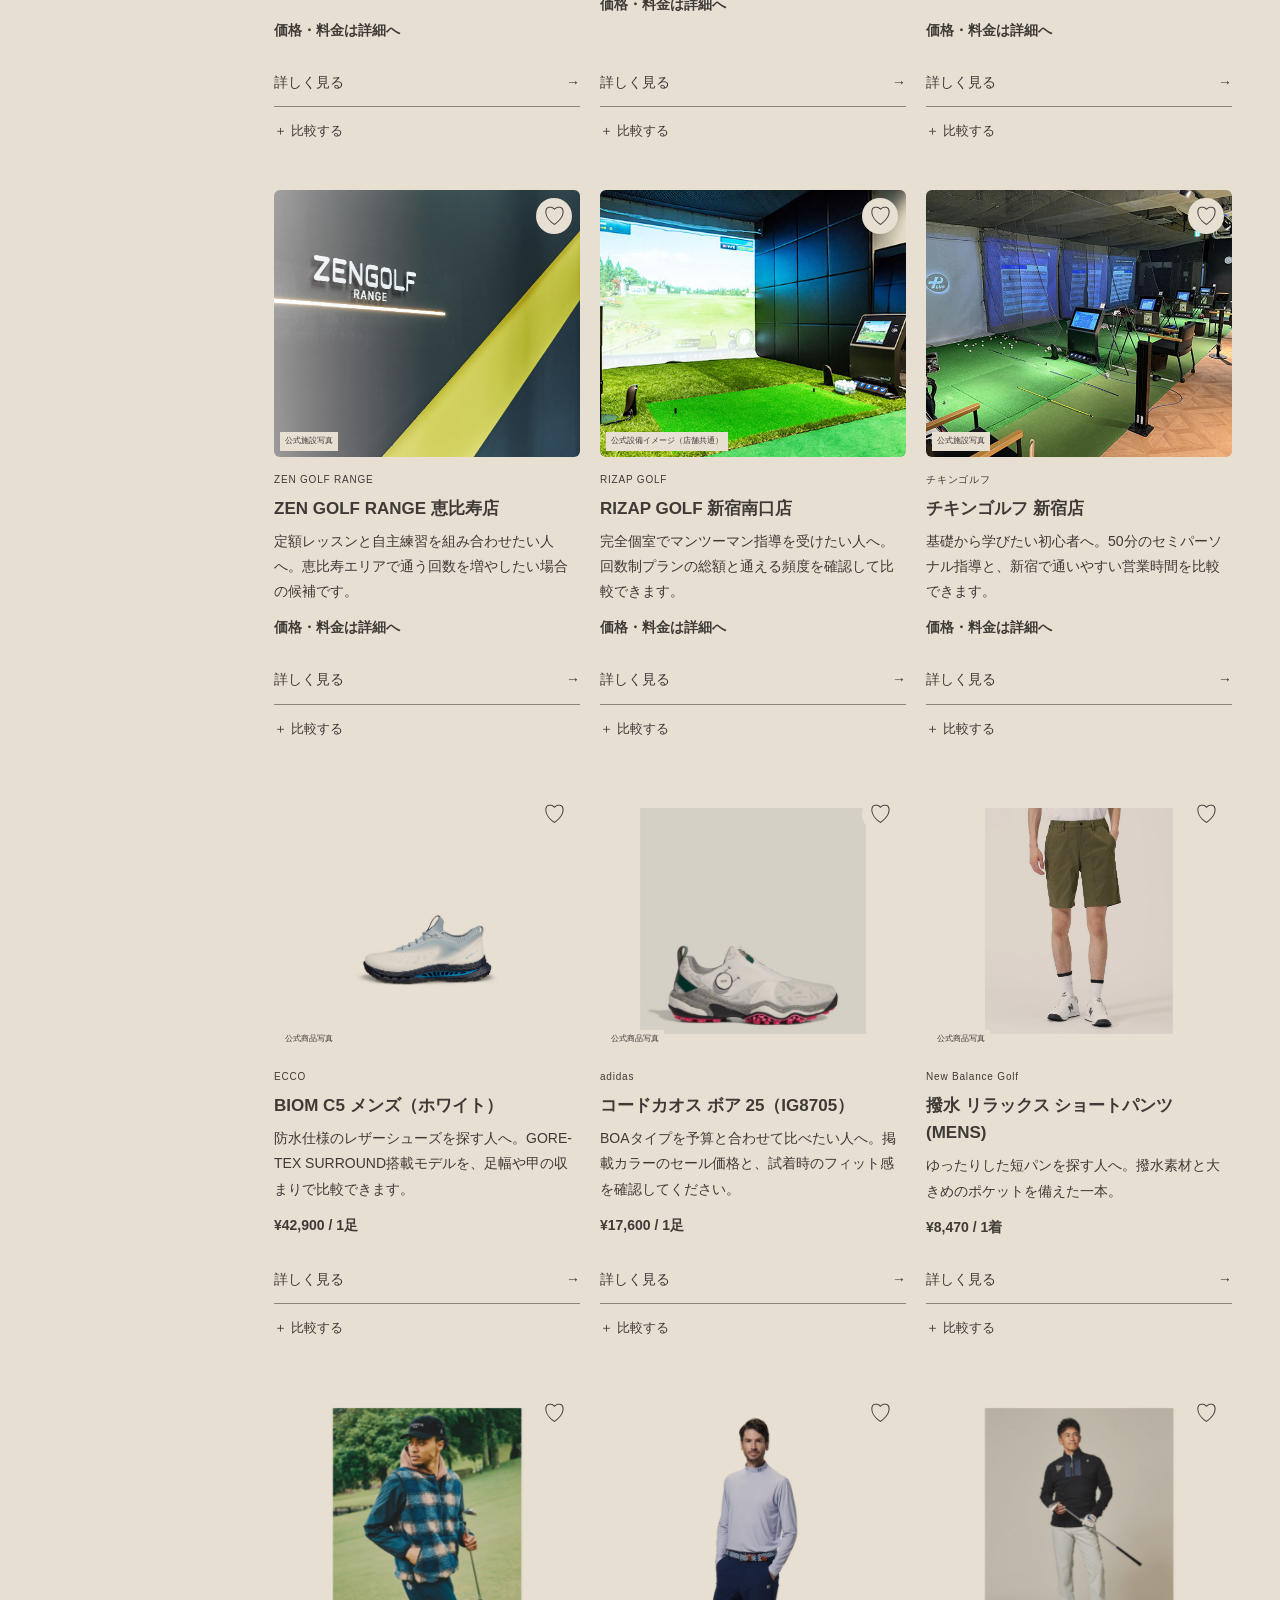
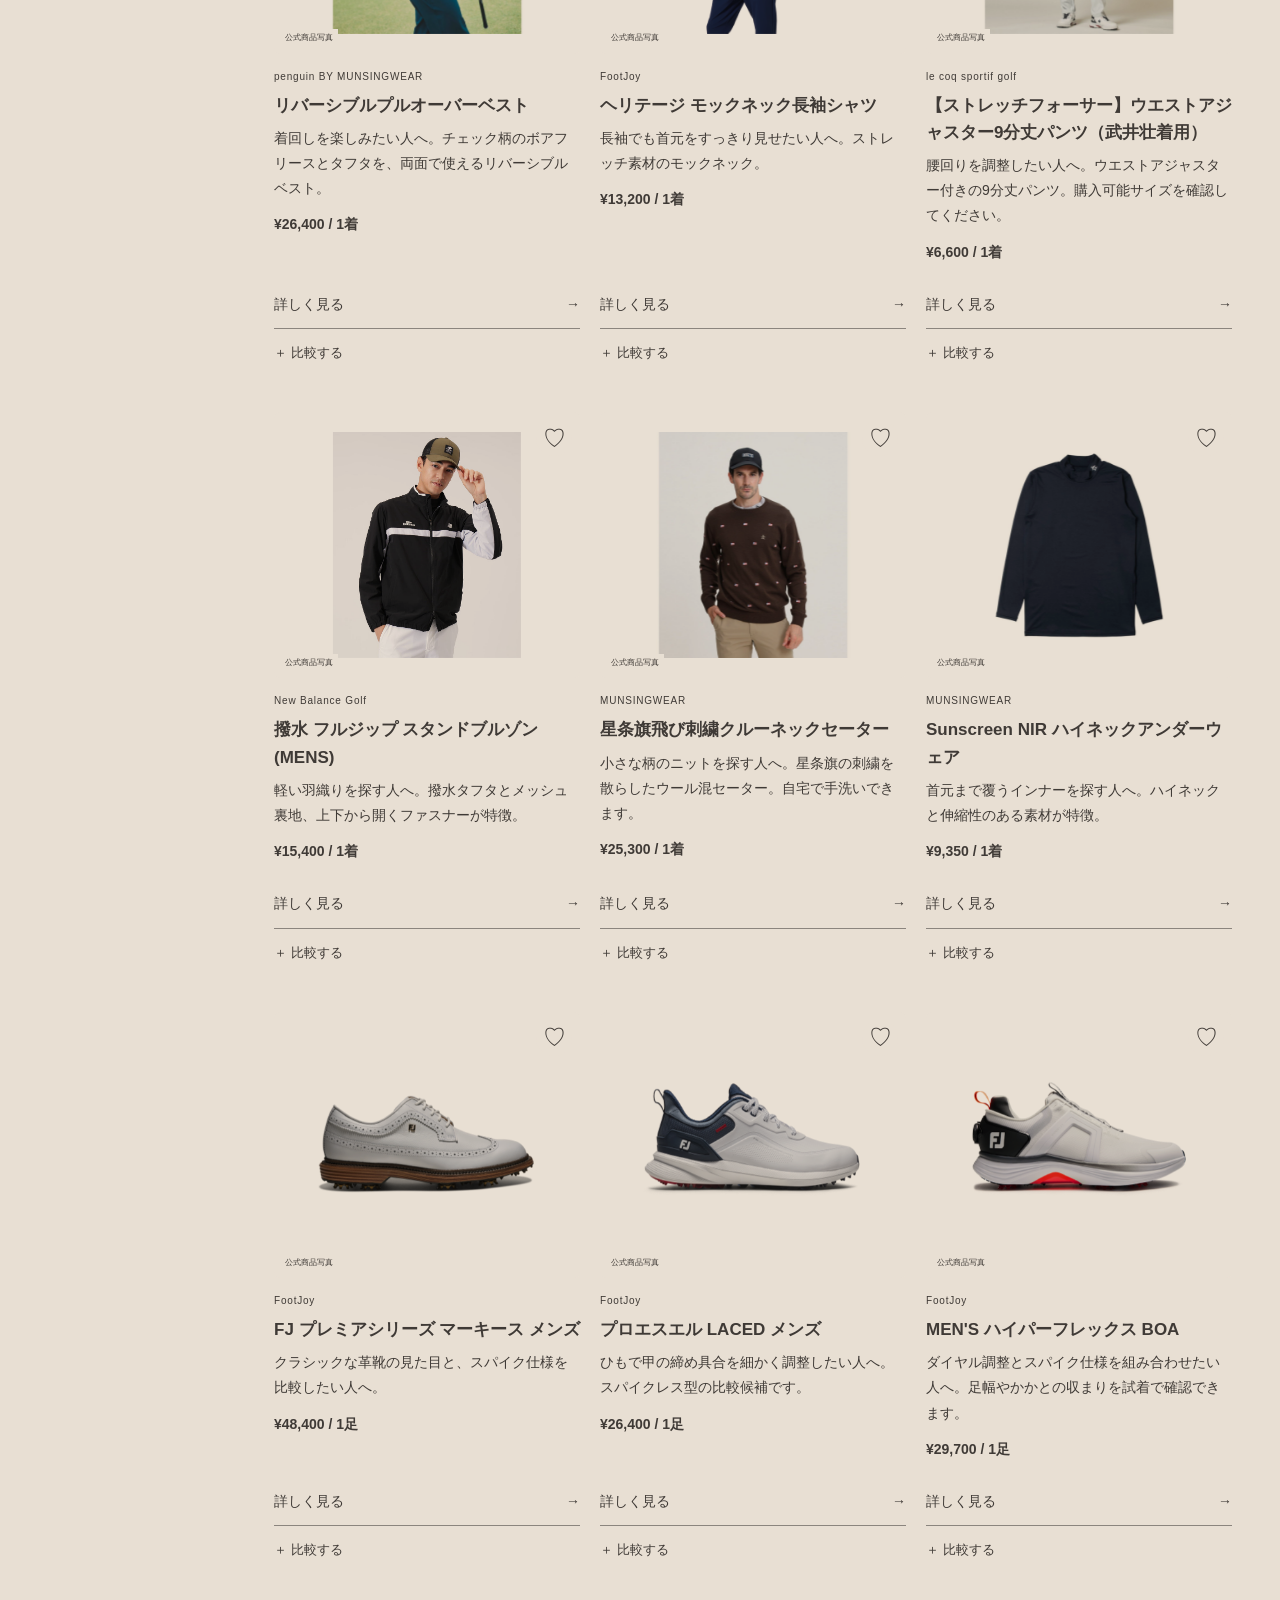
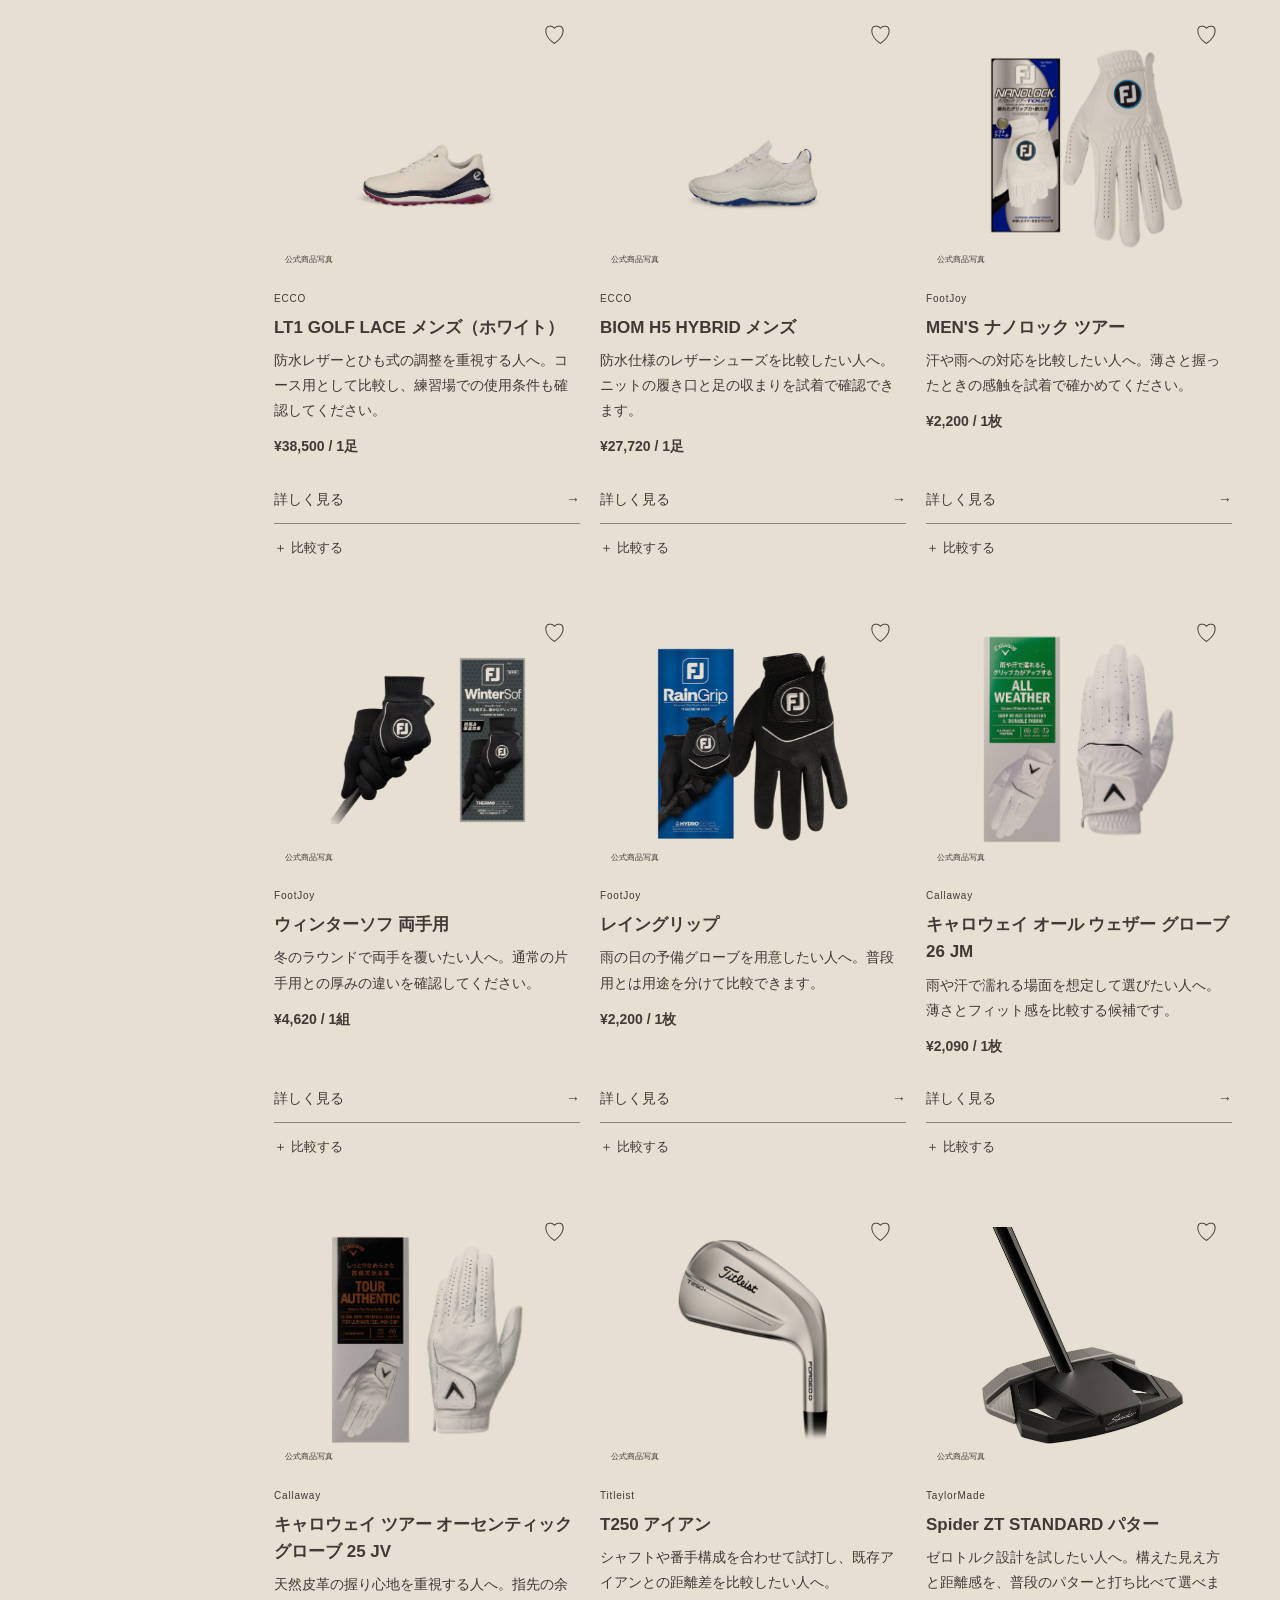
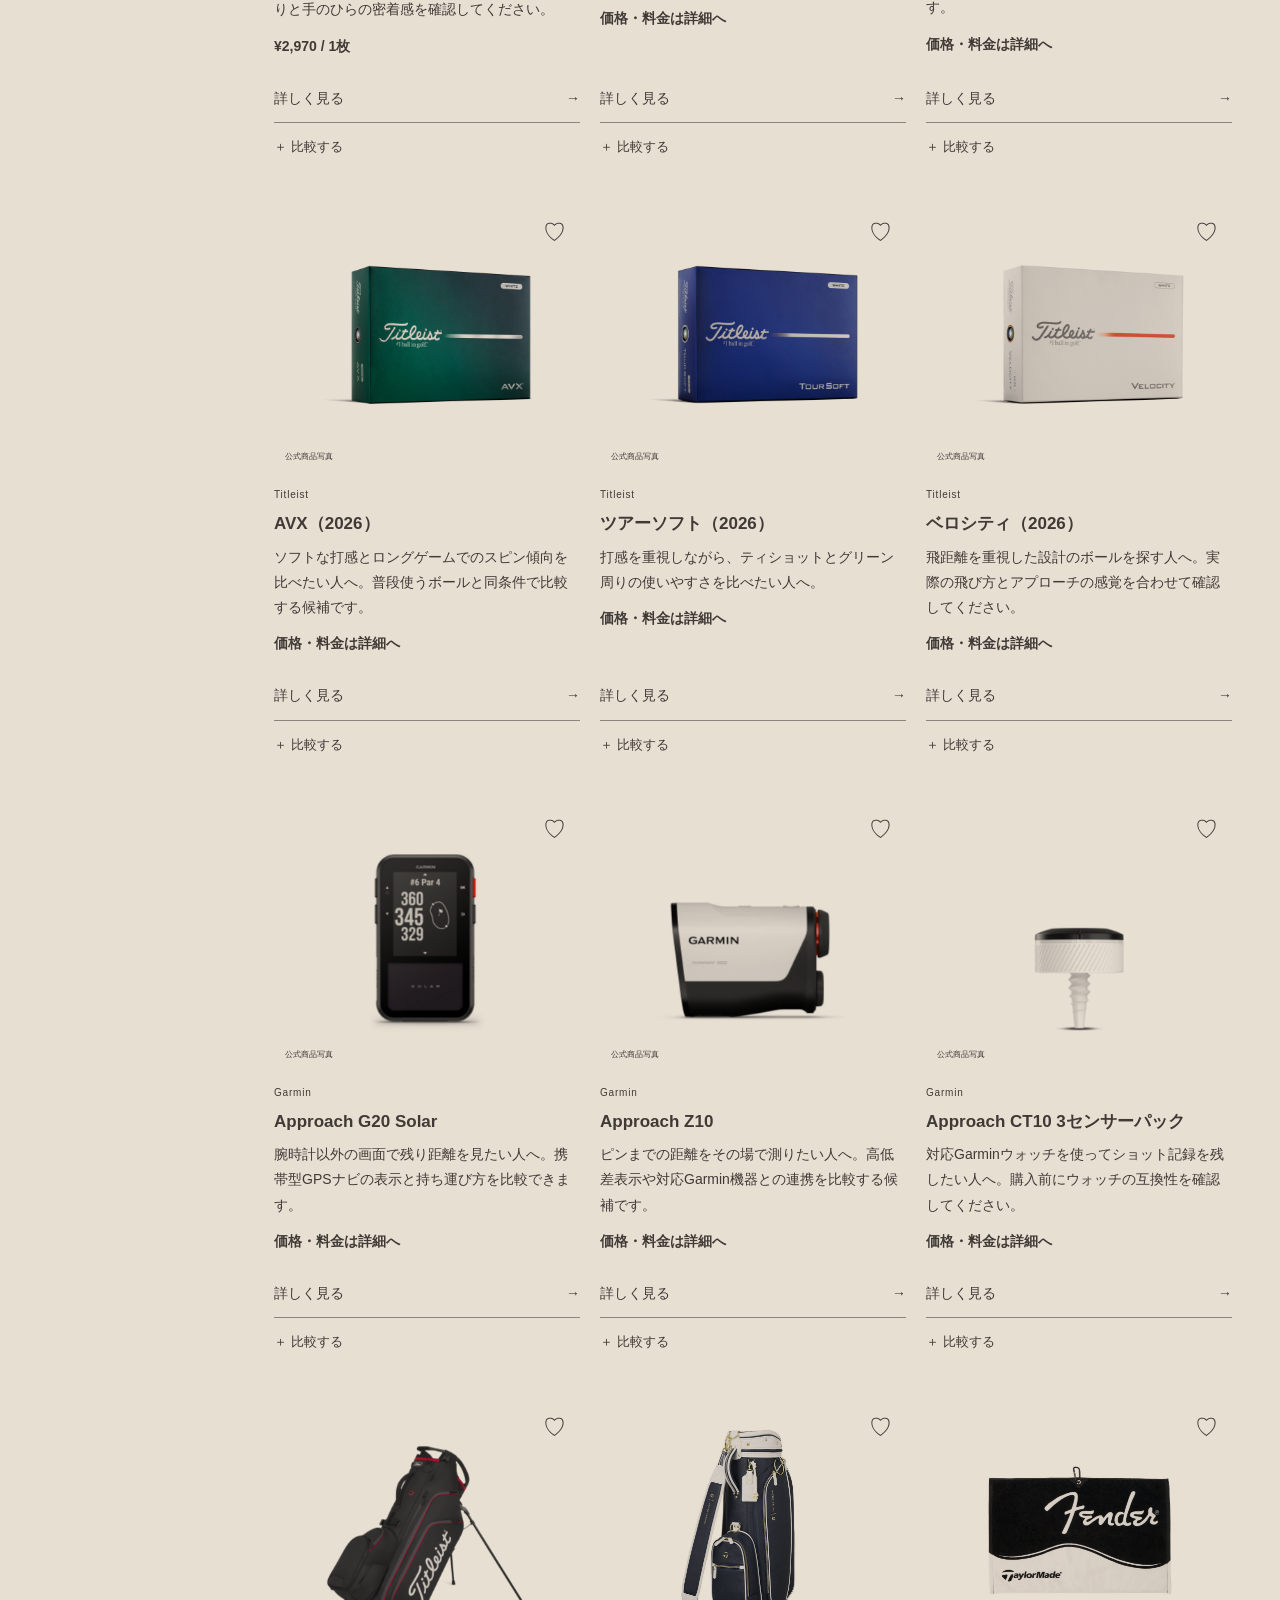
==== commit 88424682: "Publish verified Sites v52 catalog and category SEO pages to GOLF GUTS" ====
--- a/index.html
+++ b/index.html
@@ -1,4 +1,4 @@
-<!doctype html><html lang="ja"><head><meta charset="UTF-8"><meta name="viewport" content="width=device-width,initial-scale=1"><title>GOLF GUTS — 自分に合うゴルフを。</title><meta name="description" content="クラブも、ウェアも、次に行く場所も。ゴルフの選択肢をわかりやすく比較するGOLF GUTS。"><link rel="stylesheet" href="style.css"></head><body>
+<!doctype html><html lang="ja"><head><meta charset="UTF-8"><meta name="viewport" content="width=device-width,initial-scale=1"><title>GOLF GUTS — 自分に合うゴルフを。</title><meta name="description" content="クラブも、ウェアも、次に行く場所も。ゴルフの選択肢をわかりやすく比較するGOLF GUTS。"><link rel="stylesheet" href="style.css"><link rel="canonical" href="https://shinjigolfguts-cmd.github.io/guts-base/"><meta property="og:title" content="GOLF GUTS — 自分に合うゴルフを。"><meta property="og:description" content="ゴルフ用品・ウェアからゴルフ場・練習場・スクールまで。写真と特徴を見比べて、自分に合うゴルフを。"><meta property="og:type" content="website"><meta property="og:url" content="https://shinjigolfguts-cmd.github.io/guts-base/"><meta property="og:image" content="https://shinjigolfguts-cmd.github.io/guts-base/assets/fictional-course-hero.png"><meta name="twitter:card" content="summary_large_image"><link rel="stylesheet" href="/guts-base/discovery.css"></head><body>
 <header><a class="logo" href="./">GOLF GUTS<span>DESIGN YOUR GOLF LIFE</span></a><button class="savehead" id="savedBtn">♡ <span>お気に入り</span><b id="saveCount">0</b></button></header>
 <nav aria-label="メインメニュー"><button class="active" data-mode="all">すべて見る</button><button data-mode="goods">道具・服を探す</button><button data-mode="places">行く場所を探す</button><button id="guideNav">はじめてガイド</button><button id="quizNav">選び方を相談</button></nav>
 <figure class="openingLandscape"><img src="assets/fictional-course-hero.png" alt="湖と緑のフェアウェイが夕日に照らされる、架空のゴルフ場の風景" width="1672" height="941" fetchpriority="high" decoding="async"><figcaption>イメージ（AI生成）</figcaption></figure>
@@ -13,7 +13,7 @@
 <dl class="introTopics"><div><span class="topicNumber" aria-hidden="true">01</span><div><dt>道具・服を選ぶ</dt><dd>種類・特徴・価格を見比べる</dd></div></div><div><span class="topicNumber" aria-hidden="true">02</span><div><dt>プレー・練習する場所を探す</dt><dd>ゴルフ場と練習場を知る</dd></div></div><div><span class="topicNumber" aria-hidden="true">03</span><div><dt>レッスンを知る</dt><dd>スクールや教わり方を見比べる</dd></div></div></dl>
 </section>
 <form id="searchForm" class="search"><span aria-hidden="true">⌕</span><input id="search" aria-label="商品名や場所を検索" placeholder="商品名・ブランド・場所で探す"><button type="submit">検索 →</button></form>
-<section id="catalog" class="catalog"><aside><div class="asideTitle">条件から探す <button id="reset">リセット</button></div><p class="filterlabel">カテゴリー</p><div id="sideCategories"></div><label class="filterlabel" for="purpose">重視すること</label><select id="purpose"><option value="">すべて</option><option>はじめやすさ</option><option>性能を比較</option><option>デザイン</option><option>通いやすさ</option></select><label class="filterlabel" for="budget">予算（商品）</label><select id="budget"><option value="">すべて</option><option value="10000">10,000円以下</option><option value="15000">15,000円以下</option><option value="20000">20,000円以下</option><option value="30000">30,000円以下</option><option value="100000">100,000円以下</option></select><div id="areaWrap"><label class="filterlabel" for="area">エリア</label><select id="area"><option value="">すべて</option><option>東京</option><option>千葉</option></select></div><div class="asideNote">迷ったら、比較から。<p>気になる候補を3件まで並べて、違いを確認できます。</p><button id="helpCompare">比較の使い方 ↗</button></div></aside><div class="results"><div class="audienceCompact"><div class="audienceButtons" role="group" aria-label="メンズ・レディース切り替え"><button type="button" data-audience="men" aria-pressed="true">メンズ<span>MEN</span></button><button type="button" data-audience="women" aria-pressed="false">レディース<span>WOMEN</span></button></div></div><p id="audienceStatus" role="status" aria-live="polite"></p><div class="resulttop"><div><p class="eyebrow" id="resultEn" hidden></p><h2 id="resultTitle">気になるものを見つける</h2></div><select id="sort" aria-label="並べ替え"><option value="edit">おすすめ順（編集部）</option><option value="low">価格が低い順（不明は末尾）</option><option value="high">価格が高い順（不明は末尾）</option><option value="name">名前順</option></select></div><div id="apparelFilters" class="apparelFilters" hidden><label>ウェアの種類<select id="apparelType"><option value="">すべての種類</option></select></label><label>ブランド<select id="apparelBrand"><option value="">すべてのブランド</option></select></label></div><div class="resultsmeta"><span id="count"></span><span>気になる写真を押すと、詳しく見られます。</span></div><details class="catalogNotice"><summary>おすすめの基準・掲載情報</summary><p>公式公開情報をもとに掲載しています。出典・確認日・価格条件は各詳細へ。予算で絞ると、価格が確認できた商品のみ表示します。おすすめ順は、用途・選びやすさ・価格・季節を考慮した編集部の比較提案です。実測や売上の順位ではありません。ゴルフスクールのGOLF GUTSは自社掲載の固定枠として先頭に表示します。このGitHub版の掲載内容は自動更新されません。価格・在庫・予約条件は各公式サイトでご確認ください。各カードに選ぶ理由を表示しています。メンズ・レディースは商品の掲載仕様に合わせた入口です。共通モデルも含み、クラブの適性は性別だけで決まりません。</p></details><p id="schoolOrderNote" class="sourceMeta" hidden>GOLF GUTSは自社掲載・先頭固定枠です。他校は公式情報に基づくおすすめ順。メンズは駅近・個別指導、レディースは専用クラスの選択肢を優先した初期表示です。指導の優劣を断定する順位ではありません。</p><div id="chips"></div><div id="grid" class="grid"></div></div></section>
+<section id="catalog" class="catalog"><aside><div class="asideTitle">条件から探す <button id="reset">リセット</button></div><p class="filterlabel">カテゴリー</p><div id="sideCategories"></div><label class="filterlabel" for="purpose">重視すること</label><select id="purpose"><option value="">すべて</option><option>はじめやすさ</option><option>性能を比較</option><option>デザイン</option><option>通いやすさ</option></select><label class="filterlabel" for="budget">予算（商品）</label><select id="budget"><option value="">すべて</option><option value="10000">10,000円以下</option><option value="15000">15,000円以下</option><option value="20000">20,000円以下</option><option value="30000">30,000円以下</option><option value="100000">100,000円以下</option></select><div id="areaWrap"><label class="filterlabel" for="area">エリア</label><select id="area"><option value="">すべて</option><option>東京</option><option>千葉</option></select></div><div class="asideNote">迷ったら、比較から。<p>気になる候補を3件まで並べて、違いを確認できます。</p><button id="helpCompare">比較の使い方 ↗</button></div></aside><div class="results"><div class="audienceCompact"><div class="audienceButtons" role="group" aria-label="メンズ・レディース切り替え"><button type="button" data-audience="men" aria-pressed="true">メンズ<span>MEN</span></button><button type="button" data-audience="women" aria-pressed="false">レディース<span>WOMEN</span></button></div></div><p id="audienceStatus" role="status" aria-live="polite"></p><div class="resulttop"><div><p class="eyebrow" id="resultEn" hidden></p><h2 id="resultTitle">気になるものを見つける</h2></div><select id="sort" aria-label="並べ替え"><option value="edit">おすすめ順（編集部）</option><option value="low">価格が低い順（不明は末尾）</option><option value="high">価格が高い順（不明は末尾）</option><option value="name">名前順</option></select></div><div id="apparelFilters" class="apparelFilters" hidden><label>ウェアの種類<select id="apparelType"><option value="">すべての種類</option></select></label><label>ブランド<select id="apparelBrand"><option value="">すべてのブランド</option></select></label></div><div class="resultsmeta"><span id="count"></span><span>気になる写真を押すと、詳しく見られます。</span></div><details class="catalogNotice"><summary>おすすめの基準・掲載情報</summary><p>公式公開情報をもとに掲載しています。出典・確認日・価格条件は各詳細へ。予算で絞ると、価格が確認できた商品のみ表示します。おすすめ順は、用途・選びやすさ・価格・季節を考慮した編集部の比較提案です。実測や売上の順位ではありません。ゴルフスクールのGOLF GUTSは自社掲載の固定枠として先頭に表示します。掲載情報は定期的に見直します。価格・在庫・予約条件は各公式サイトでご確認ください。各カードに選ぶ理由を表示しています。メンズ・レディースは商品の掲載仕様に合わせた入口です。共通モデルも含み、クラブの適性は性別だけで決まりません。</p></details><p id="schoolOrderNote" class="sourceMeta" hidden>GOLF GUTSは自社掲載・先頭固定枠です。他校は公式情報に基づくおすすめ順。メンズは駅近・個別指導、レディースは専用クラスの選択肢を優先した初期表示です。指導の優劣を断定する順位ではありません。</p><div id="chips"></div><div id="grid" class="grid"></div></div></section>
 <section class="journal" id="journal"><div class="intro"><div><p class="eyebrow">はじめる前に、少しだけ。</p><h2>はじめての「どう選ぶ？」</h2></div><span>難しい言葉は、あとで大丈夫。</span></div><div class="articles"><button data-guide="0"><div class="artVisual green">01<span>FIT FIRST.</span></div><small>CLUB / クラブ選び</small><h3>「人気」より「自分に合う」。<br>はじめてのクラブ選び。</h3><p>試打で確かめたい、3つのこと。 ↗</p></button><button data-guide="1"><div class="artVisual cream">02<span>FEEL GOOD.</span></div><small>STYLE / シューズ・ウェア</small><h3>見た目も、動きやすさも。<br>気持ちよく過ごすための選択。</h3><p>サイズ表だけではわからないこと。 ↗</p></button><button data-guide="2"><div class="artVisual photo">03<span>YOUR PLACE.</span></div><small>PLACE / 場所選び</small><h3>続けたくなる場所を、<br>あなたの生活の近くに。</h3><p>体験前に確認するチェックリスト。 ↗</p></button></div></section>
 <section class="finderBanner"><div><h2>まだ、決まっていなくても。</h2><p>3つの質問で、最初に見るポイントを整理できます。</p></div><button id="bannerQuiz">選び方を見てみる →</button></section><section class="manifesto"><p class="eyebrow">LESS CONFUSION. MORE GOLF.</p><h2>ゴルフの楽しさを、<br>選ぶところから。</h2><p>たくさんの選択肢を、あなたの選択に。<br>GOLF GUTSは、道具・場所・学びをつなぐゴルフの入口です。</p><button id="about">このサイトについて ↗</button></section></main>
-<footer><div class="logo">GOLF GUTS<span>DESIGN YOUR GOLF LIFE</span></div><p>公式情報をもとに掲載。購入・予約は各公式サイトへ。<br>写真の出典は各詳細に掲載しています。価格・在庫・空き枠は公式サイトでご確認ください。</p><button id="policy">データとプライバシー</button><small>© 2026 GOLF GUTS</small></footer><div id="compareBar" hidden></div><div id="toast" role="status"></div><dialog id="modal"><button class="close" aria-label="閉じる">×</button><div id="modalBody"></div></dialog><script src="catalog.js"></script><script src="selection.js"></script><script src="app.js"></script></body></html>
+<!-- discovery-links --><section class="discoveryRelated"><h2>カテゴリ別の選び方・掲載候補</h2><div class="discoveryLinks"><a href="/guts-base/categories/clubs.html">クラブ</a><a href="/guts-base/categories/balls.html">ゴルフボール</a><a href="/guts-base/categories/shoes.html">ゴルフシューズ</a><a href="/guts-base/categories/gloves.html">ゴルフグローブ</a><a href="/guts-base/categories/apparel.html">ゴルフウェア</a><a href="/guts-base/categories/accessories.html">バッグ・小物</a><a href="/guts-base/categories/schools.html">ゴルフスクール</a><a href="/guts-base/categories/courses.html">ゴルフ場</a><a href="/guts-base/categories/ranges.html">練習場</a></div></section><!-- /discovery-links --><footer><div class="logo">GOLF GUTS<span>DESIGN YOUR GOLF LIFE</span></div><p>公式情報をもとに掲載。購入・予約は各公式サイトへ。<br>写真の出典は各詳細に掲載しています。価格・在庫・空き枠は公式サイトでご確認ください。</p><button id="policy">データとプライバシー</button><small>© 2026 GOLF GUTS</small></footer><div id="compareBar" hidden></div><div id="toast" role="status"></div><dialog id="modal"><button class="close" aria-label="閉じる">×</button><div id="modalBody"></div></dialog><script src="catalog.js"></script><script src="selection.js"></script><script src="app.js"></script></body></html>
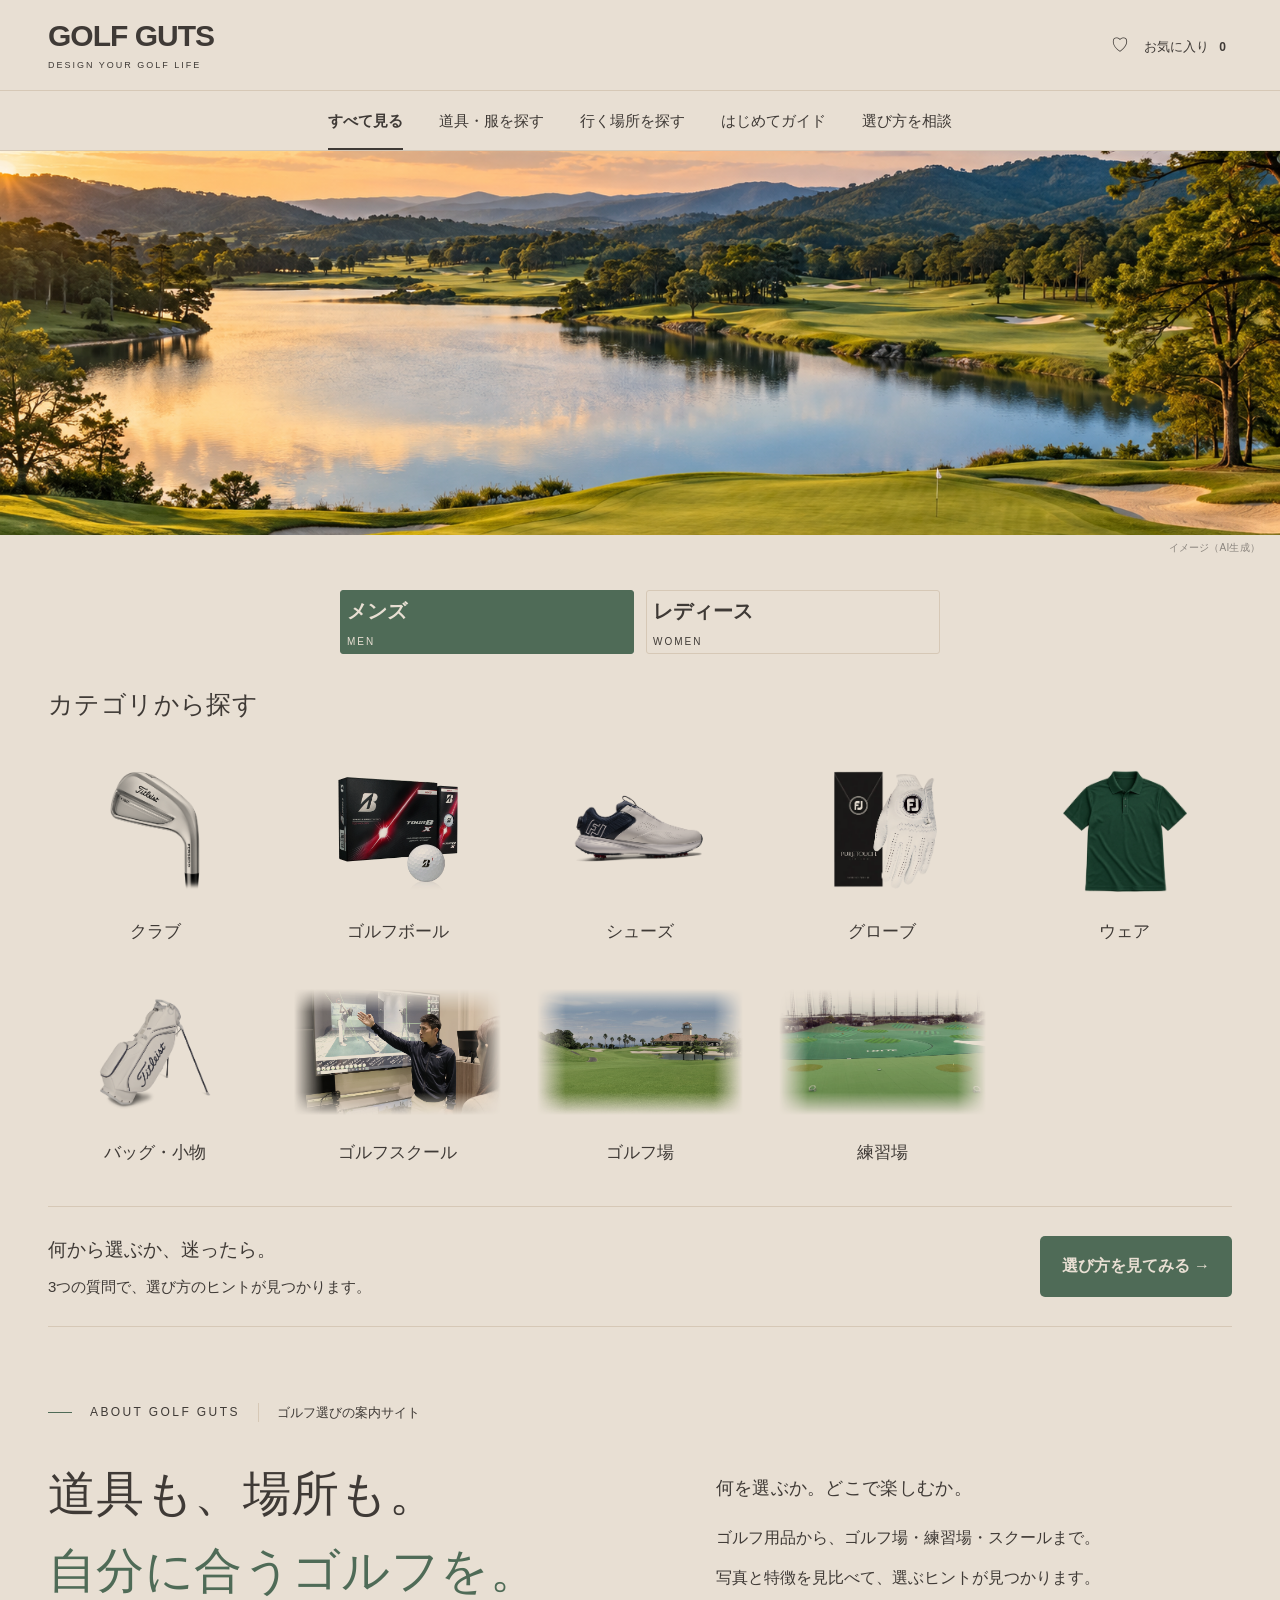
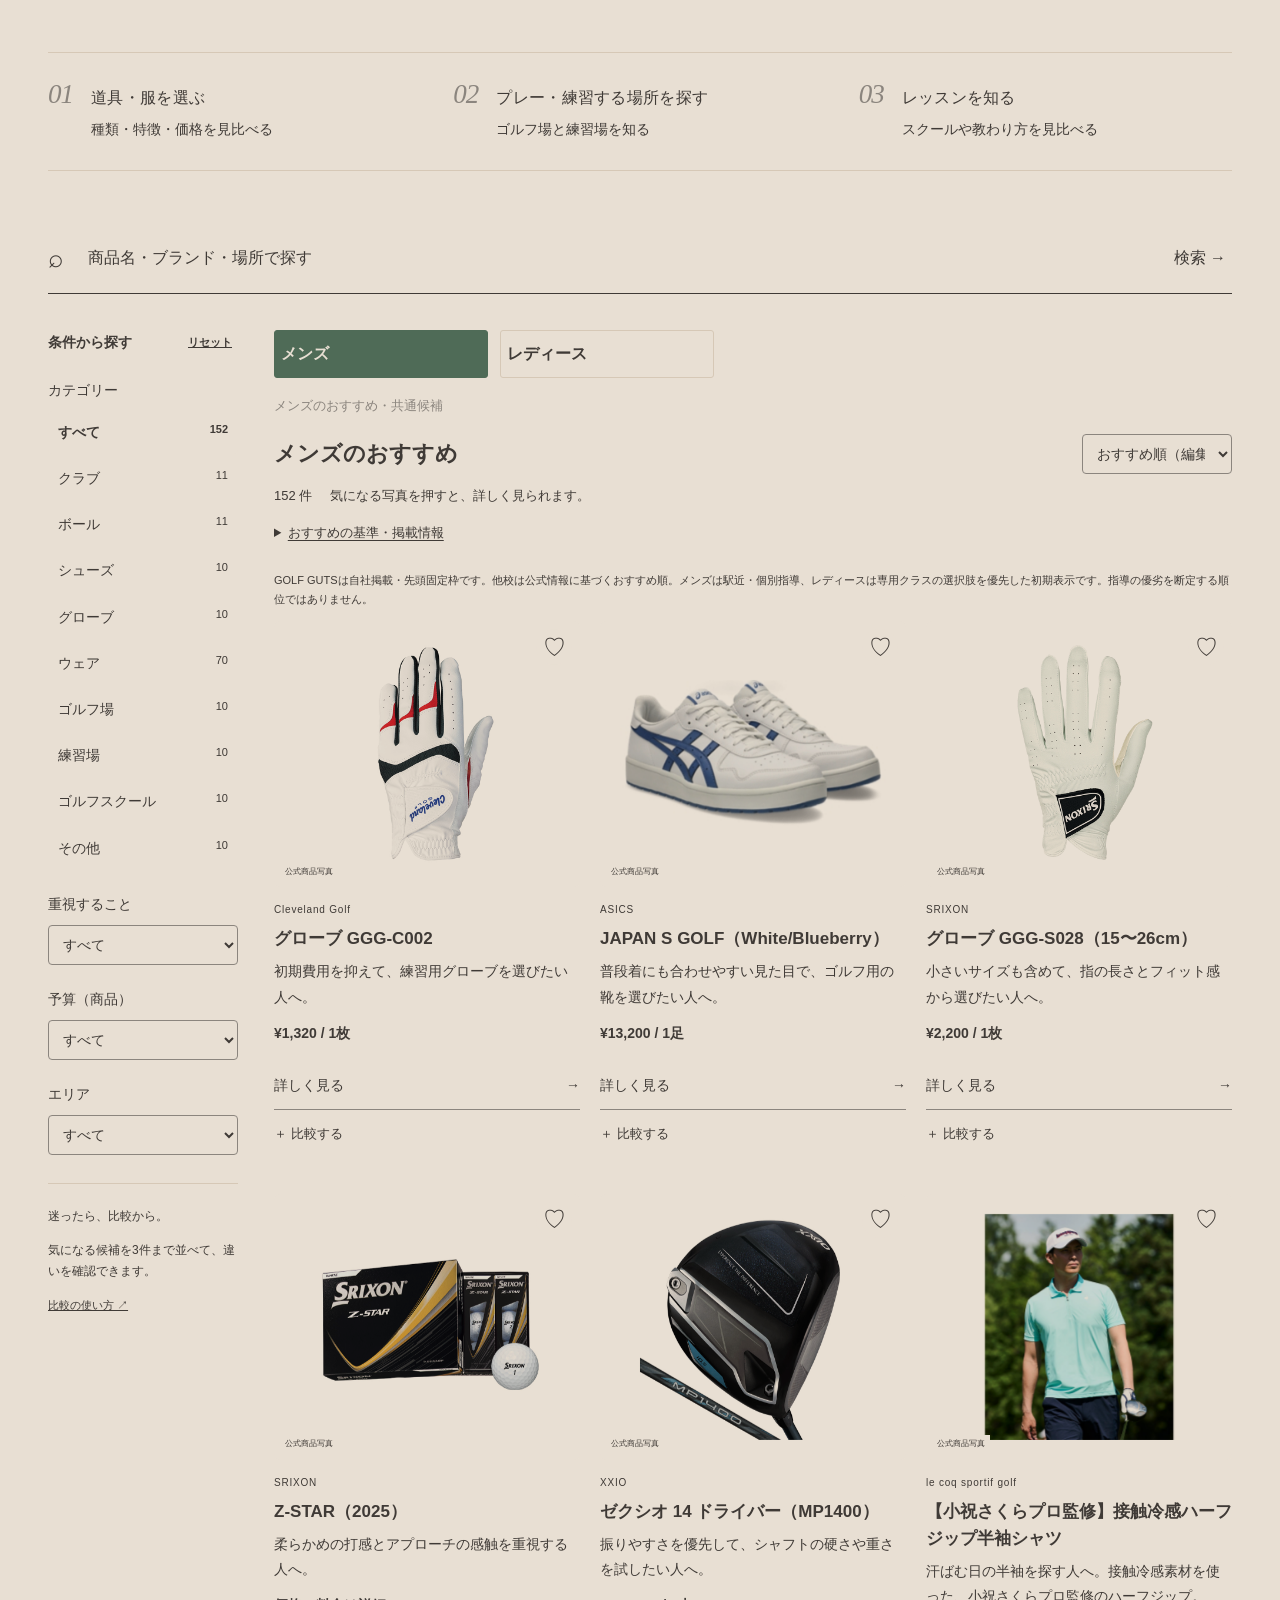
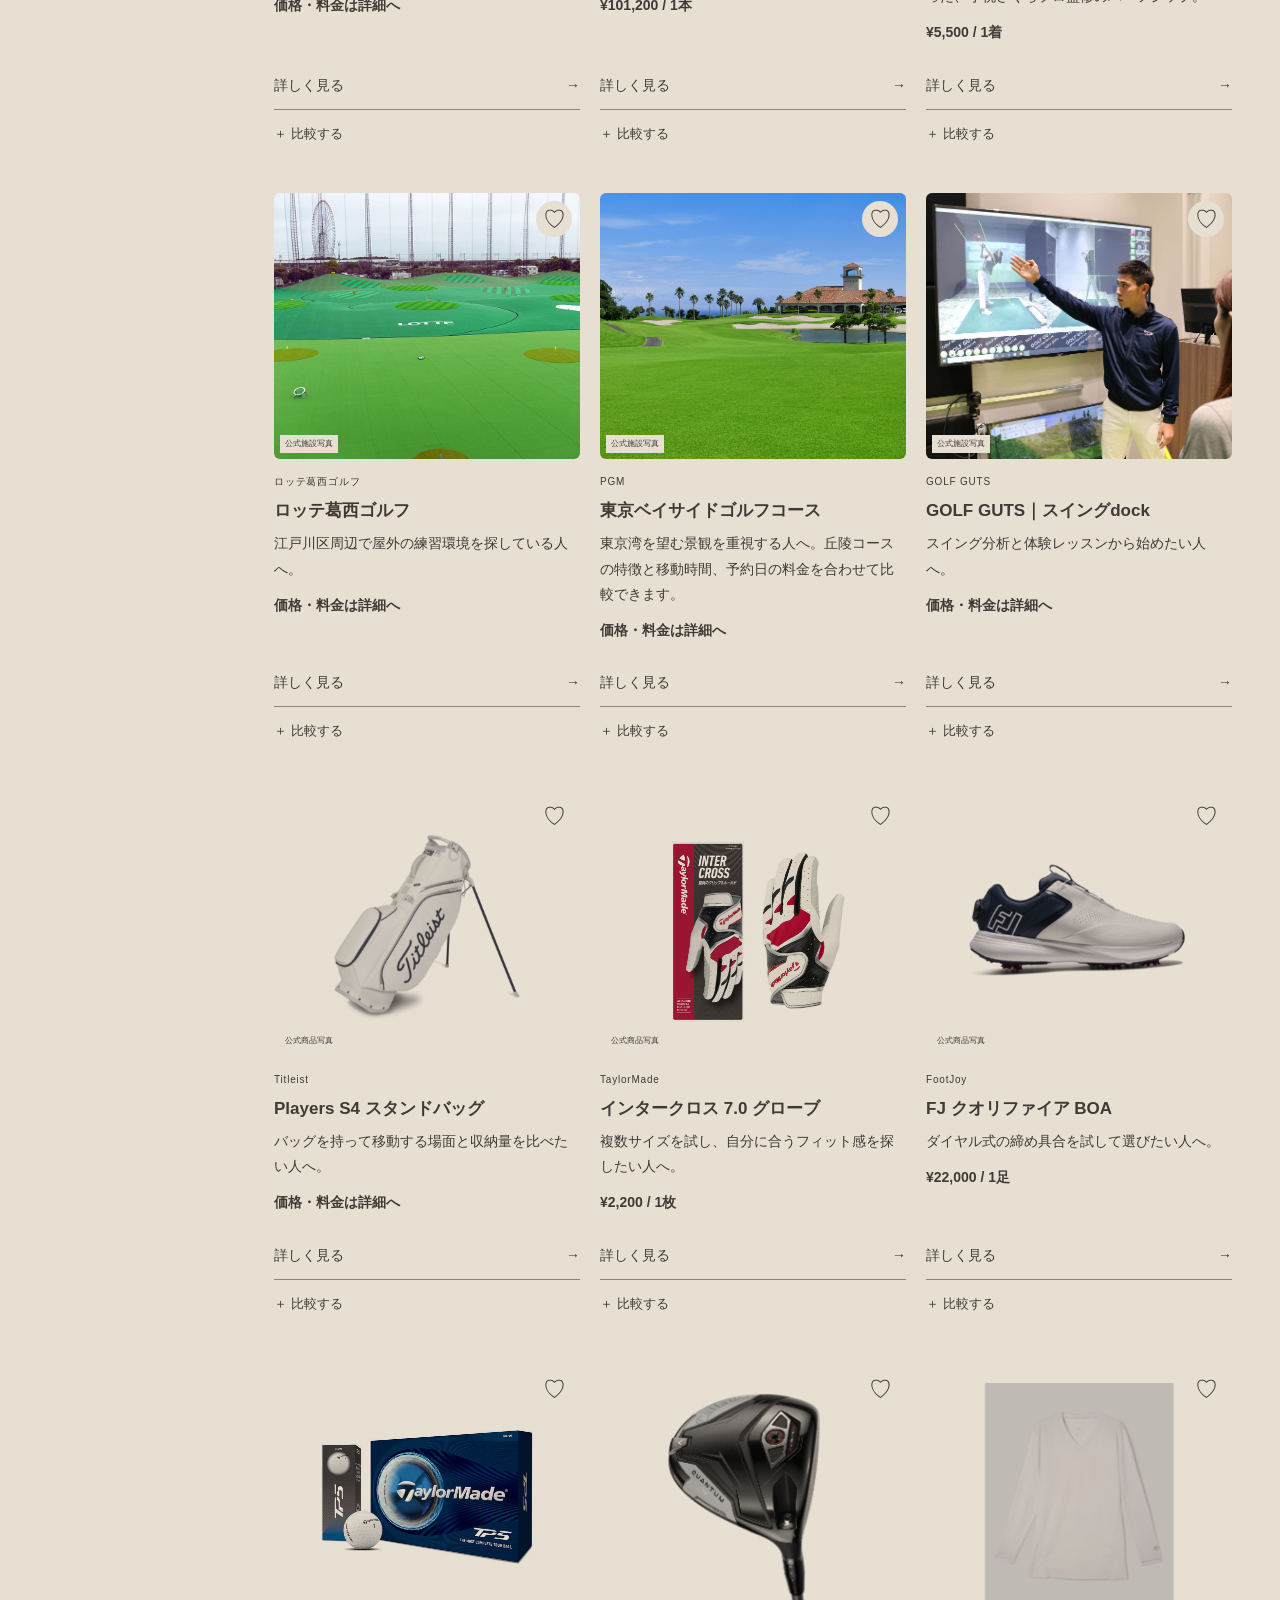
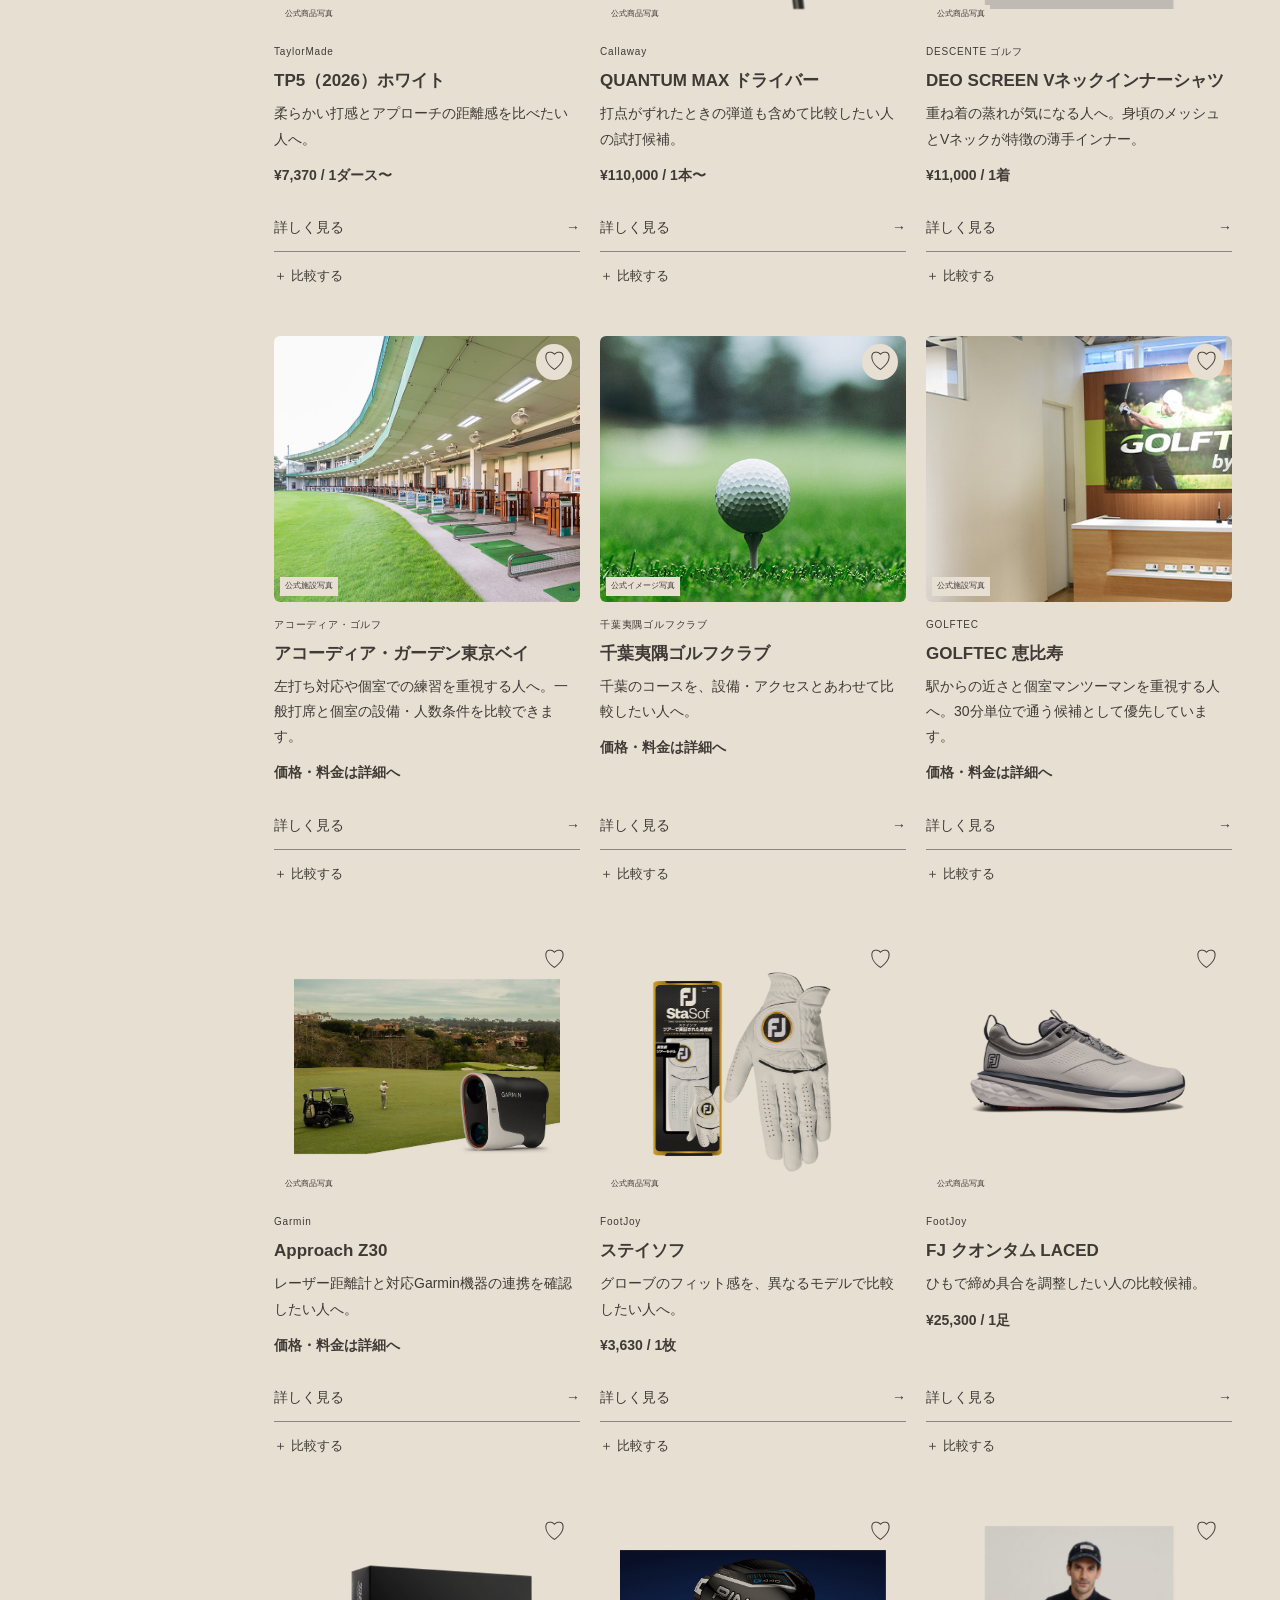
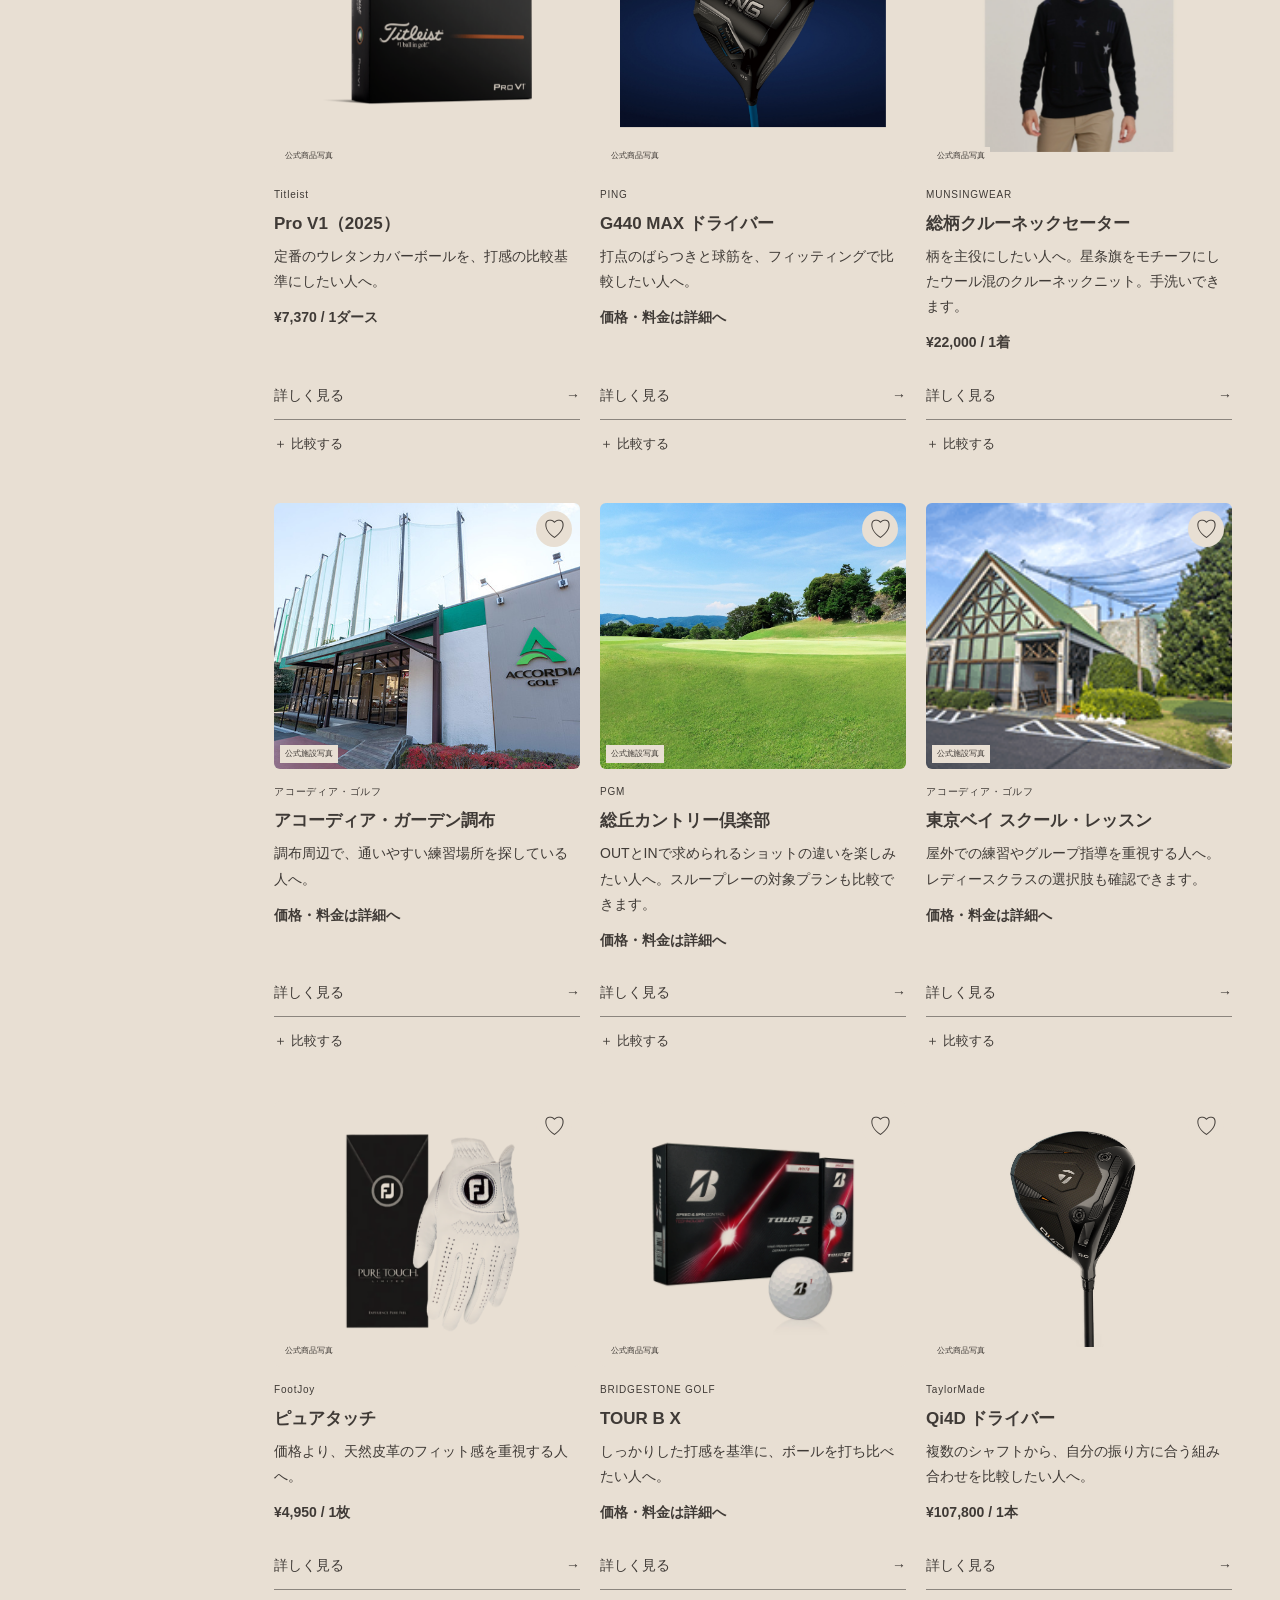
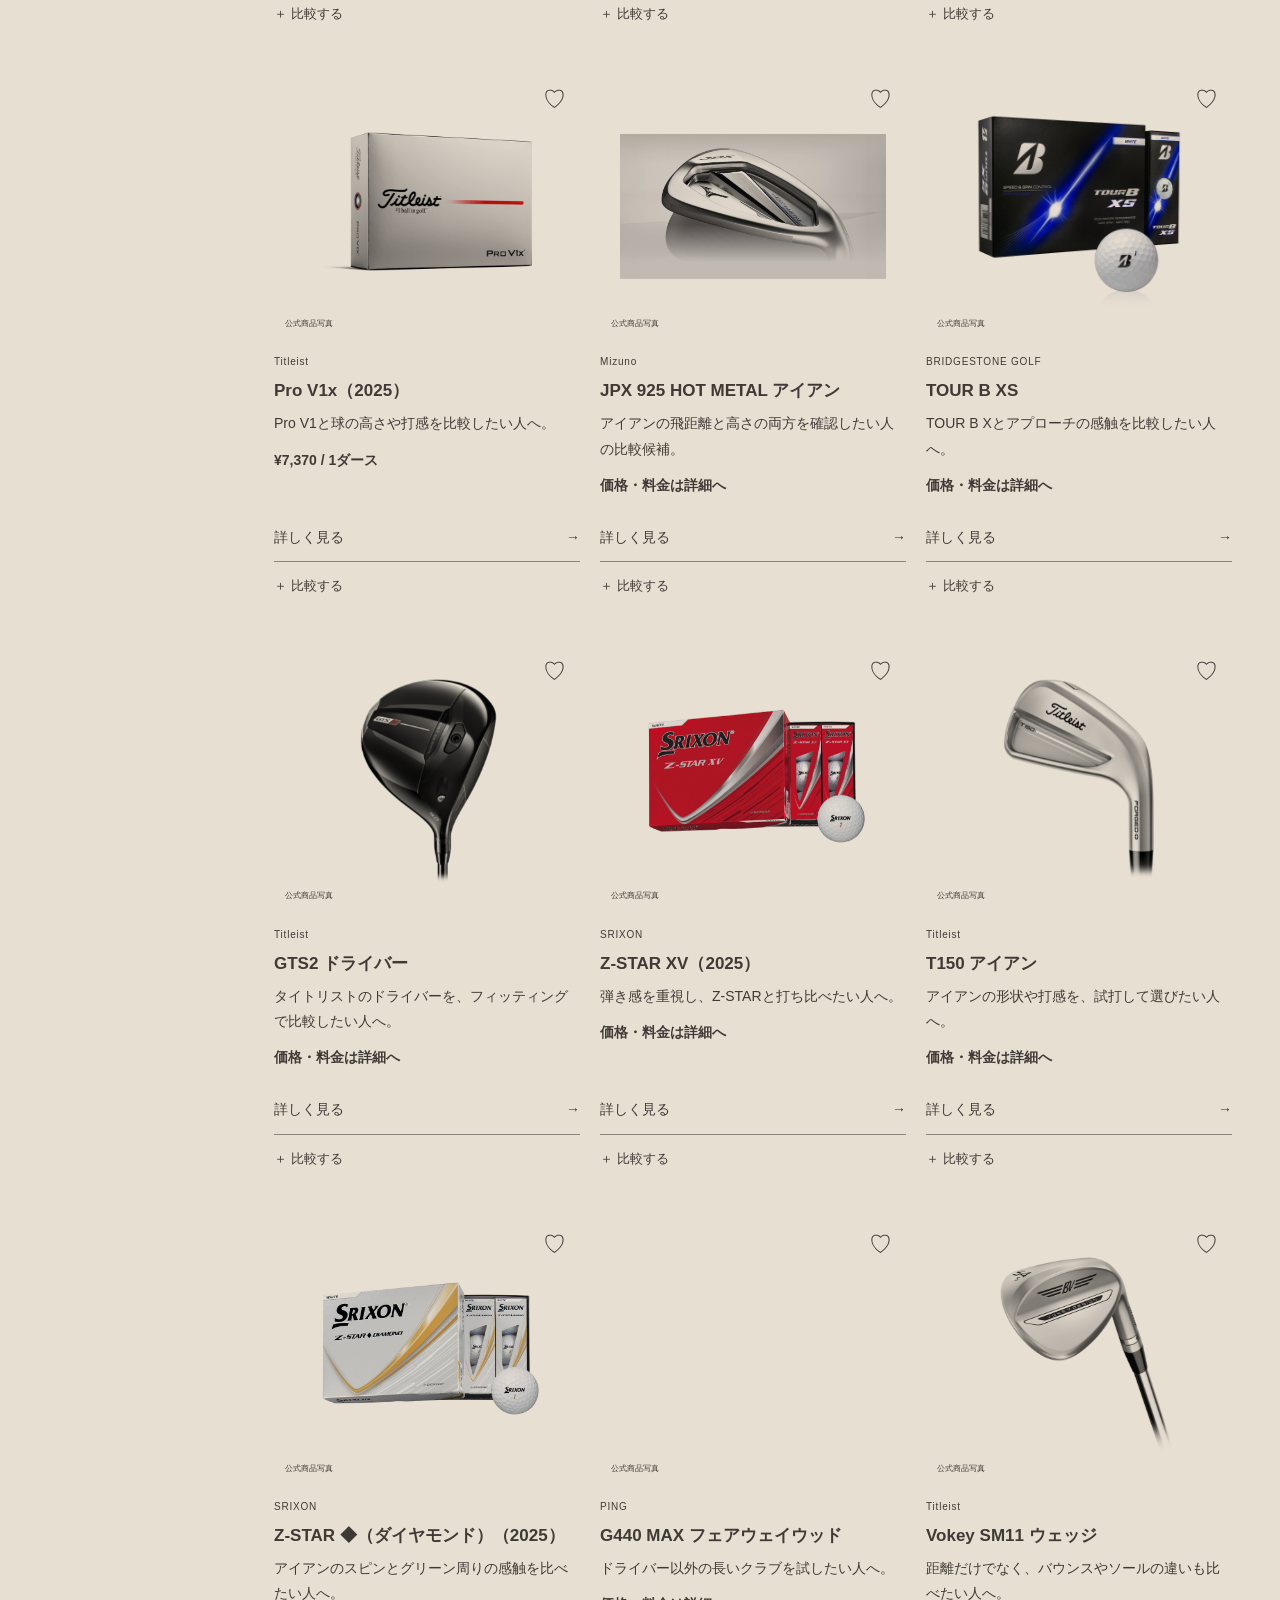
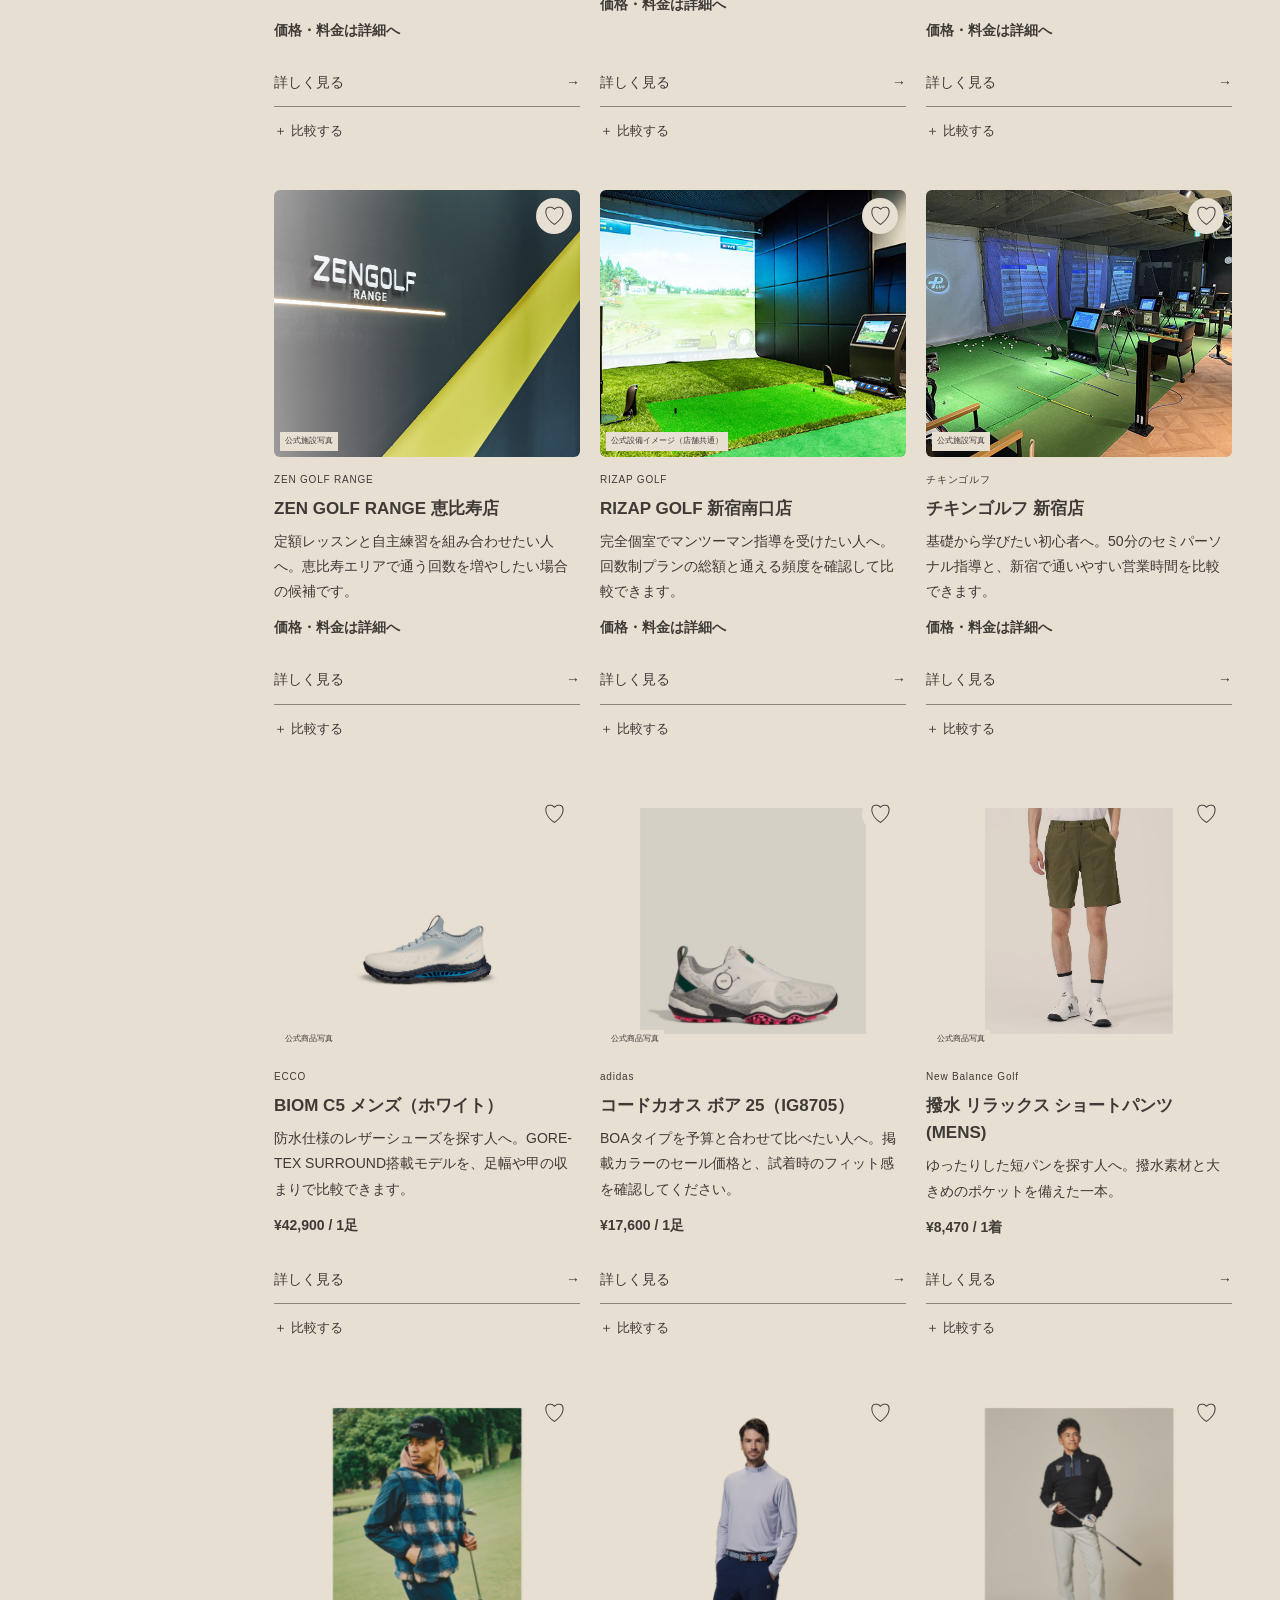
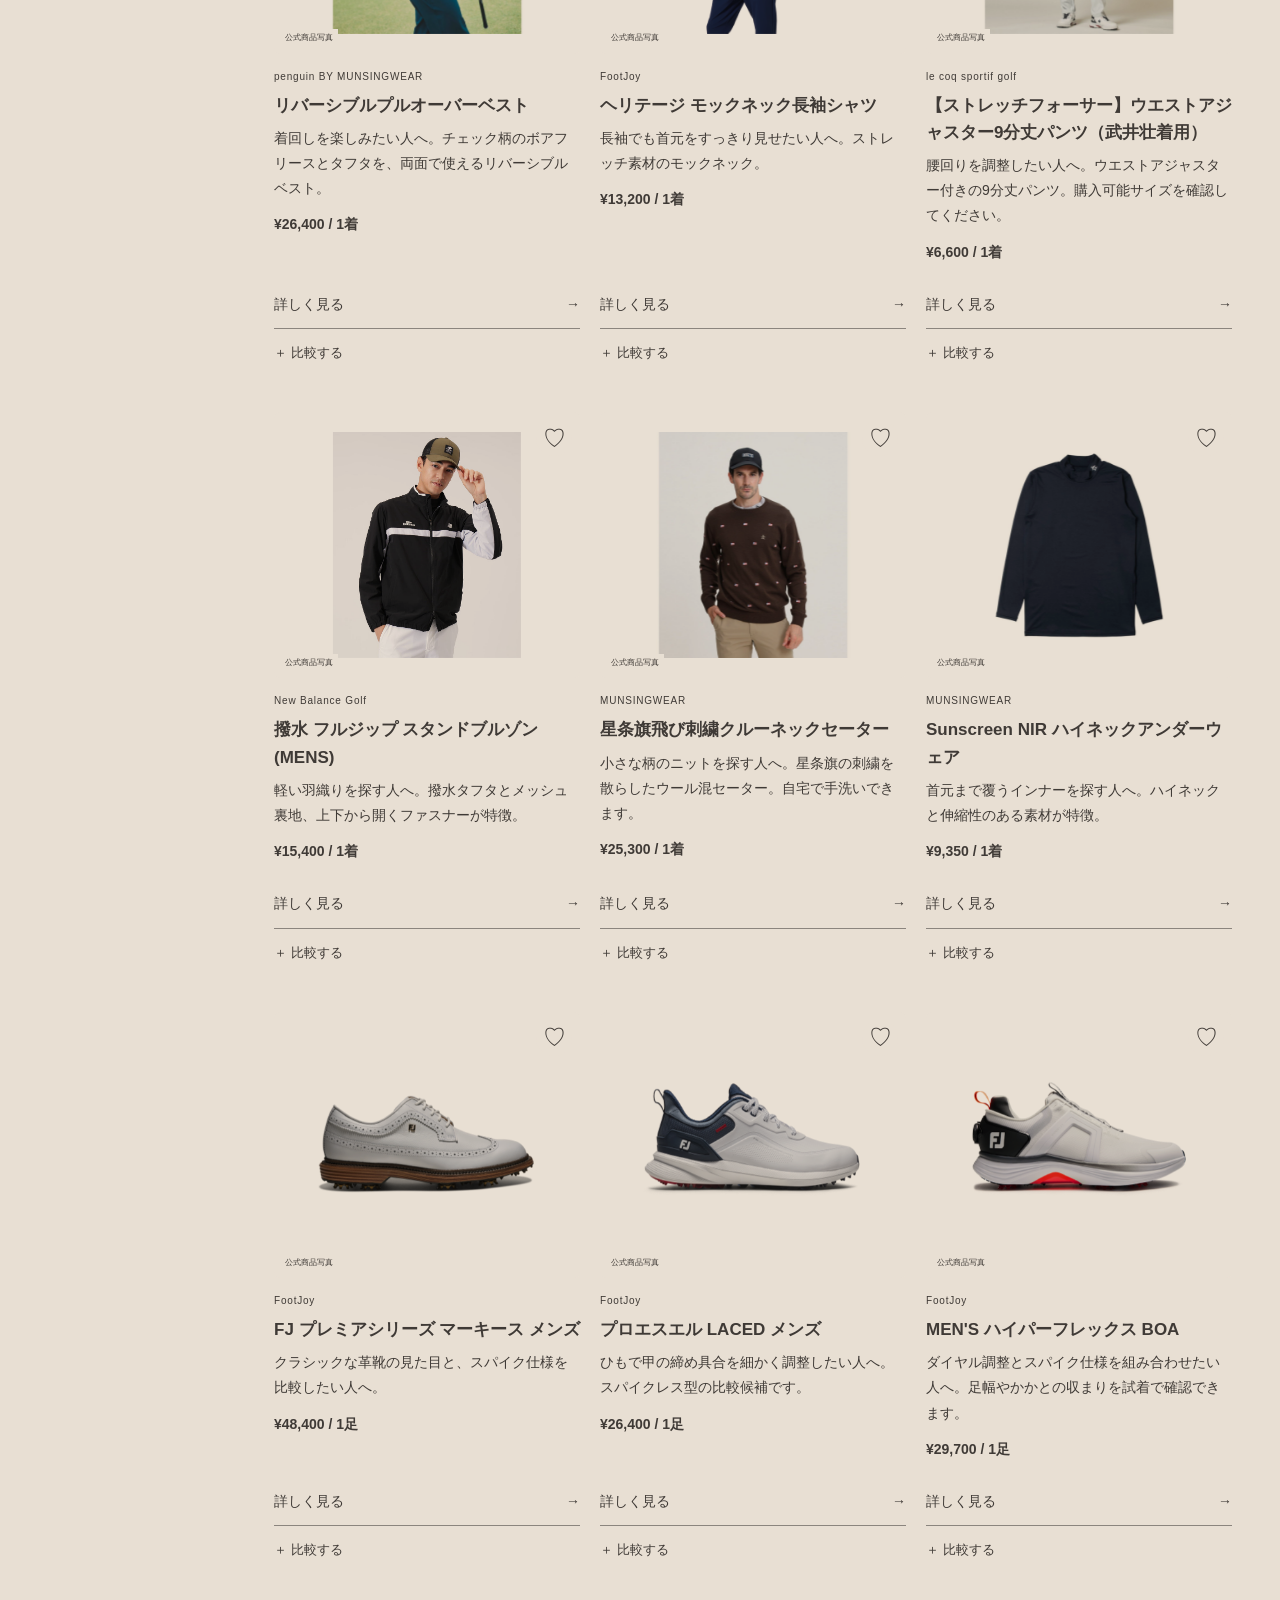
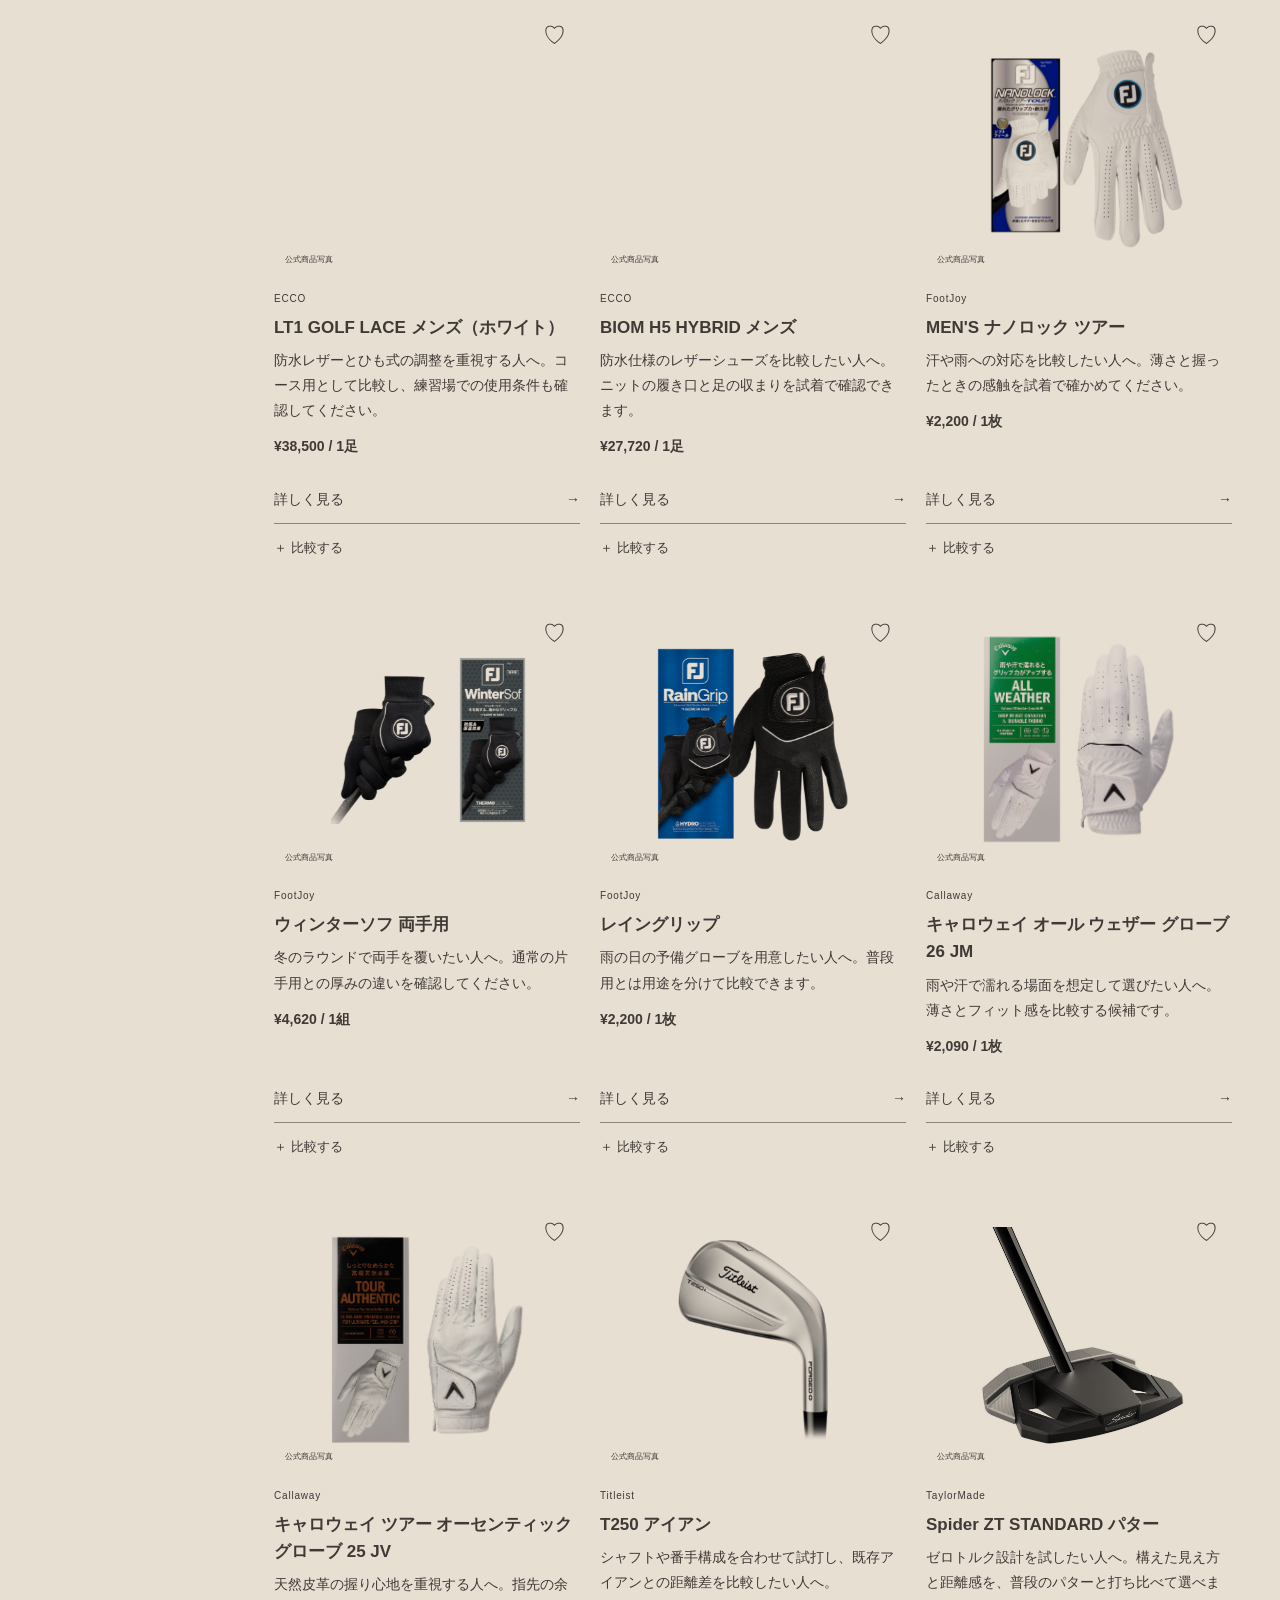
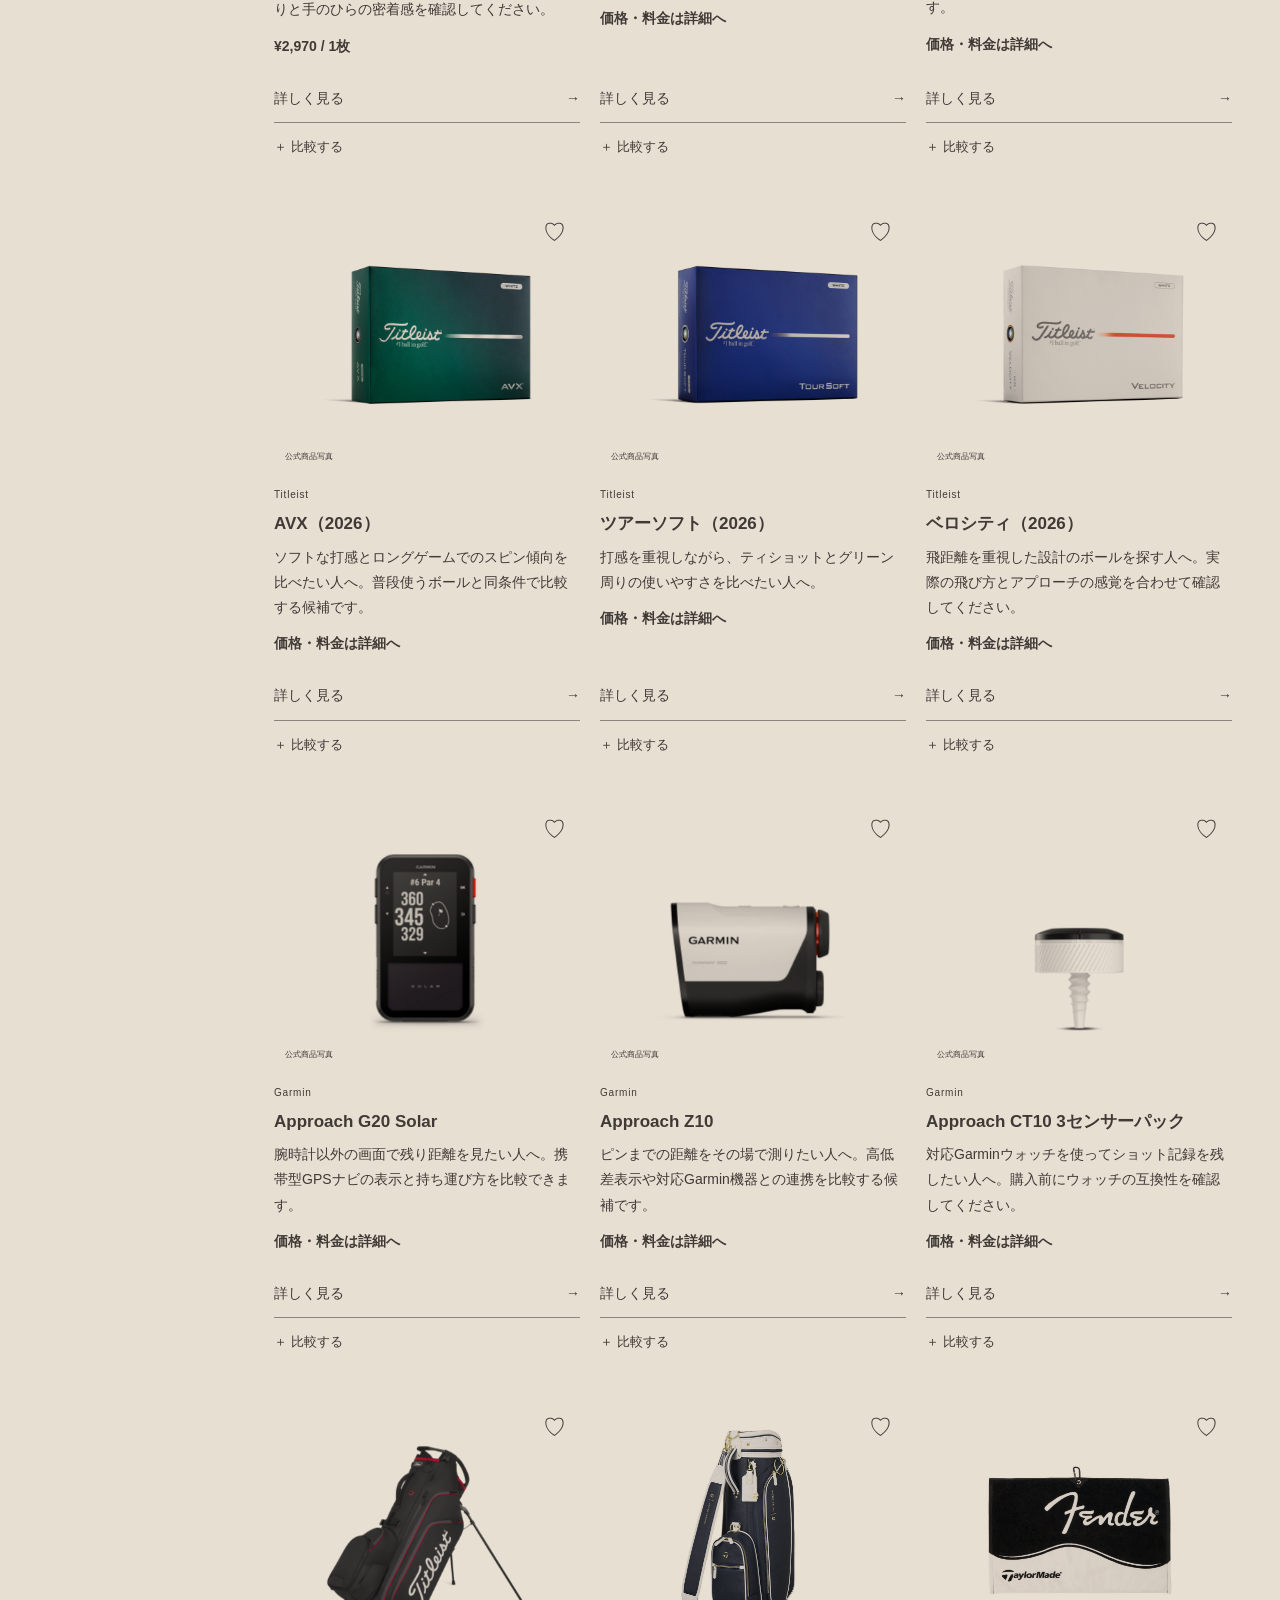
==== commit 6456f225: "Connect GOLF GUTS Pages analytics to validated Sites collector" ====
--- a/index.html
+++ b/index.html
@@ -16,4 +16,4 @@
 <section id="catalog" class="catalog"><aside><div class="asideTitle">条件から探す <button id="reset">リセット</button></div><p class="filterlabel">カテゴリー</p><div id="sideCategories"></div><label class="filterlabel" for="purpose">重視すること</label><select id="purpose"><option value="">すべて</option><option>はじめやすさ</option><option>性能を比較</option><option>デザイン</option><option>通いやすさ</option></select><label class="filterlabel" for="budget">予算（商品）</label><select id="budget"><option value="">すべて</option><option value="10000">10,000円以下</option><option value="15000">15,000円以下</option><option value="20000">20,000円以下</option><option value="30000">30,000円以下</option><option value="100000">100,000円以下</option></select><div id="areaWrap"><label class="filterlabel" for="area">エリア</label><select id="area"><option value="">すべて</option><option>東京</option><option>千葉</option></select></div><div class="asideNote">迷ったら、比較から。<p>気になる候補を3件まで並べて、違いを確認できます。</p><button id="helpCompare">比較の使い方 ↗</button></div></aside><div class="results"><div class="audienceCompact"><div class="audienceButtons" role="group" aria-label="メンズ・レディース切り替え"><button type="button" data-audience="men" aria-pressed="true">メンズ<span>MEN</span></button><button type="button" data-audience="women" aria-pressed="false">レディース<span>WOMEN</span></button></div></div><p id="audienceStatus" role="status" aria-live="polite"></p><div class="resulttop"><div><p class="eyebrow" id="resultEn" hidden></p><h2 id="resultTitle">気になるものを見つける</h2></div><select id="sort" aria-label="並べ替え"><option value="edit">おすすめ順（編集部）</option><option value="low">価格が低い順（不明は末尾）</option><option value="high">価格が高い順（不明は末尾）</option><option value="name">名前順</option></select></div><div id="apparelFilters" class="apparelFilters" hidden><label>ウェアの種類<select id="apparelType"><option value="">すべての種類</option></select></label><label>ブランド<select id="apparelBrand"><option value="">すべてのブランド</option></select></label></div><div class="resultsmeta"><span id="count"></span><span>気になる写真を押すと、詳しく見られます。</span></div><details class="catalogNotice"><summary>おすすめの基準・掲載情報</summary><p>公式公開情報をもとに掲載しています。出典・確認日・価格条件は各詳細へ。予算で絞ると、価格が確認できた商品のみ表示します。おすすめ順は、用途・選びやすさ・価格・季節を考慮した編集部の比較提案です。実測や売上の順位ではありません。ゴルフスクールのGOLF GUTSは自社掲載の固定枠として先頭に表示します。掲載情報は定期的に見直します。価格・在庫・予約条件は各公式サイトでご確認ください。各カードに選ぶ理由を表示しています。メンズ・レディースは商品の掲載仕様に合わせた入口です。共通モデルも含み、クラブの適性は性別だけで決まりません。</p></details><p id="schoolOrderNote" class="sourceMeta" hidden>GOLF GUTSは自社掲載・先頭固定枠です。他校は公式情報に基づくおすすめ順。メンズは駅近・個別指導、レディースは専用クラスの選択肢を優先した初期表示です。指導の優劣を断定する順位ではありません。</p><div id="chips"></div><div id="grid" class="grid"></div></div></section>
 <section class="journal" id="journal"><div class="intro"><div><p class="eyebrow">はじめる前に、少しだけ。</p><h2>はじめての「どう選ぶ？」</h2></div><span>難しい言葉は、あとで大丈夫。</span></div><div class="articles"><button data-guide="0"><div class="artVisual green">01<span>FIT FIRST.</span></div><small>CLUB / クラブ選び</small><h3>「人気」より「自分に合う」。<br>はじめてのクラブ選び。</h3><p>試打で確かめたい、3つのこと。 ↗</p></button><button data-guide="1"><div class="artVisual cream">02<span>FEEL GOOD.</span></div><small>STYLE / シューズ・ウェア</small><h3>見た目も、動きやすさも。<br>気持ちよく過ごすための選択。</h3><p>サイズ表だけではわからないこと。 ↗</p></button><button data-guide="2"><div class="artVisual photo">03<span>YOUR PLACE.</span></div><small>PLACE / 場所選び</small><h3>続けたくなる場所を、<br>あなたの生活の近くに。</h3><p>体験前に確認するチェックリスト。 ↗</p></button></div></section>
 <section class="finderBanner"><div><h2>まだ、決まっていなくても。</h2><p>3つの質問で、最初に見るポイントを整理できます。</p></div><button id="bannerQuiz">選び方を見てみる →</button></section><section class="manifesto"><p class="eyebrow">LESS CONFUSION. MORE GOLF.</p><h2>ゴルフの楽しさを、<br>選ぶところから。</h2><p>たくさんの選択肢を、あなたの選択に。<br>GOLF GUTSは、道具・場所・学びをつなぐゴルフの入口です。</p><button id="about">このサイトについて ↗</button></section></main>
-<!-- discovery-links --><section class="discoveryRelated"><h2>カテゴリ別の選び方・掲載候補</h2><div class="discoveryLinks"><a href="/guts-base/categories/clubs.html">クラブ</a><a href="/guts-base/categories/balls.html">ゴルフボール</a><a href="/guts-base/categories/shoes.html">ゴルフシューズ</a><a href="/guts-base/categories/gloves.html">ゴルフグローブ</a><a href="/guts-base/categories/apparel.html">ゴルフウェア</a><a href="/guts-base/categories/accessories.html">バッグ・小物</a><a href="/guts-base/categories/schools.html">ゴルフスクール</a><a href="/guts-base/categories/courses.html">ゴルフ場</a><a href="/guts-base/categories/ranges.html">練習場</a></div></section><!-- /discovery-links --><footer><div class="logo">GOLF GUTS<span>DESIGN YOUR GOLF LIFE</span></div><p>公式情報をもとに掲載。購入・予約は各公式サイトへ。<br>写真の出典は各詳細に掲載しています。価格・在庫・空き枠は公式サイトでご確認ください。</p><button id="policy">データとプライバシー</button><small>© 2026 GOLF GUTS</small></footer><div id="compareBar" hidden></div><div id="toast" role="status"></div><dialog id="modal"><button class="close" aria-label="閉じる">×</button><div id="modalBody"></div></dialog><script src="catalog.js"></script><script src="selection.js"></script><script src="app.js"></script></body></html>
+<!-- discovery-links --><section class="discoveryRelated"><h2>カテゴリ別の選び方・掲載候補</h2><div class="discoveryLinks"><a href="/guts-base/categories/clubs.html">クラブ</a><a href="/guts-base/categories/balls.html">ゴルフボール</a><a href="/guts-base/categories/shoes.html">ゴルフシューズ</a><a href="/guts-base/categories/gloves.html">ゴルフグローブ</a><a href="/guts-base/categories/apparel.html">ゴルフウェア</a><a href="/guts-base/categories/accessories.html">バッグ・小物</a><a href="/guts-base/categories/schools.html">ゴルフスクール</a><a href="/guts-base/categories/courses.html">ゴルフ場</a><a href="/guts-base/categories/ranges.html">練習場</a></div></section><!-- /discovery-links --><footer><div class="logo">GOLF GUTS<span>DESIGN YOUR GOLF LIFE</span></div><p>公式情報をもとに掲載。購入・予約は各公式サイトへ。<br>写真の出典は各詳細に掲載しています。価格・在庫・空き枠は公式サイトでご確認ください。</p><button id="policy">データとプライバシー</button><small>© 2026 GOLF GUTS</small></footer><div id="compareBar" hidden></div><div id="toast" role="status"></div><dialog id="modal"><button class="close" aria-label="閉じる">×</button><div id="modalBody"></div></dialog><script src="catalog.js"></script><script src="selection.js"></script><script src="app.js"></script><script defer src="/guts-base/guts-analytics.js" data-site="town"></script></body></html>
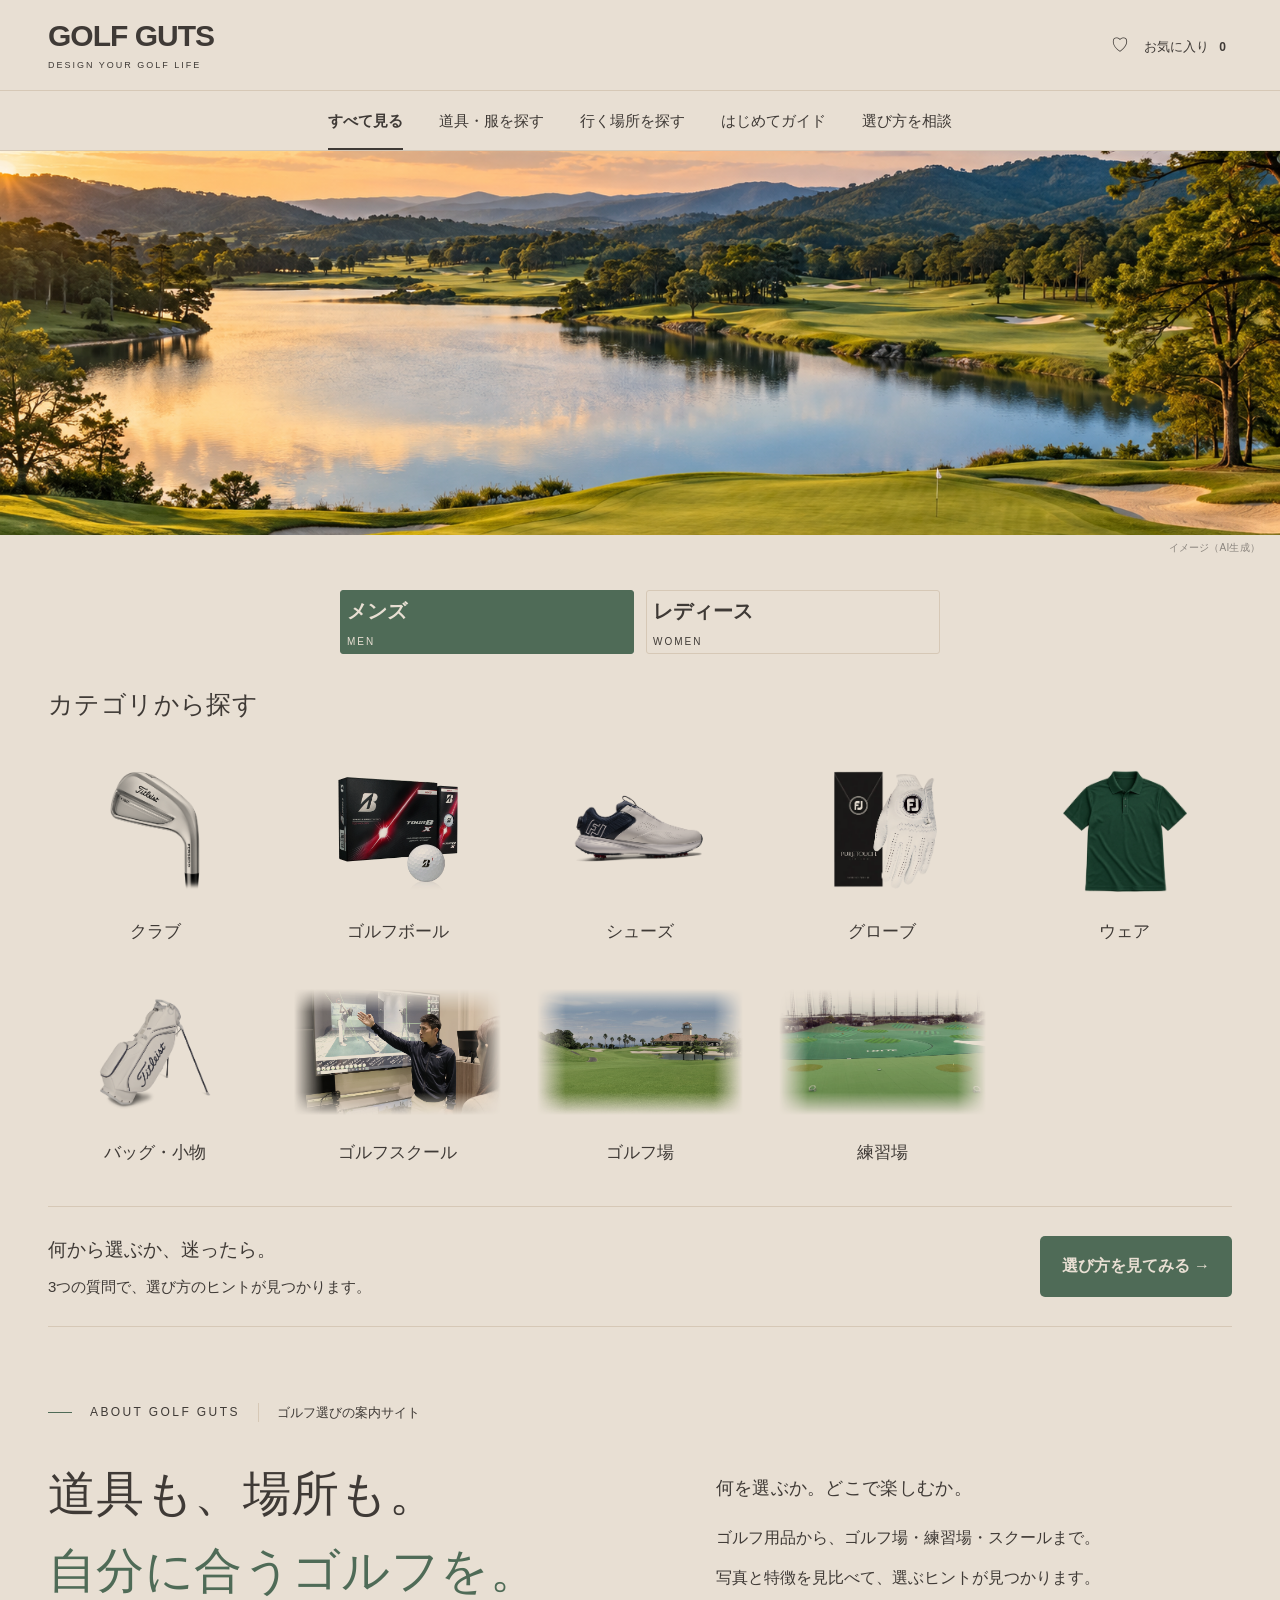
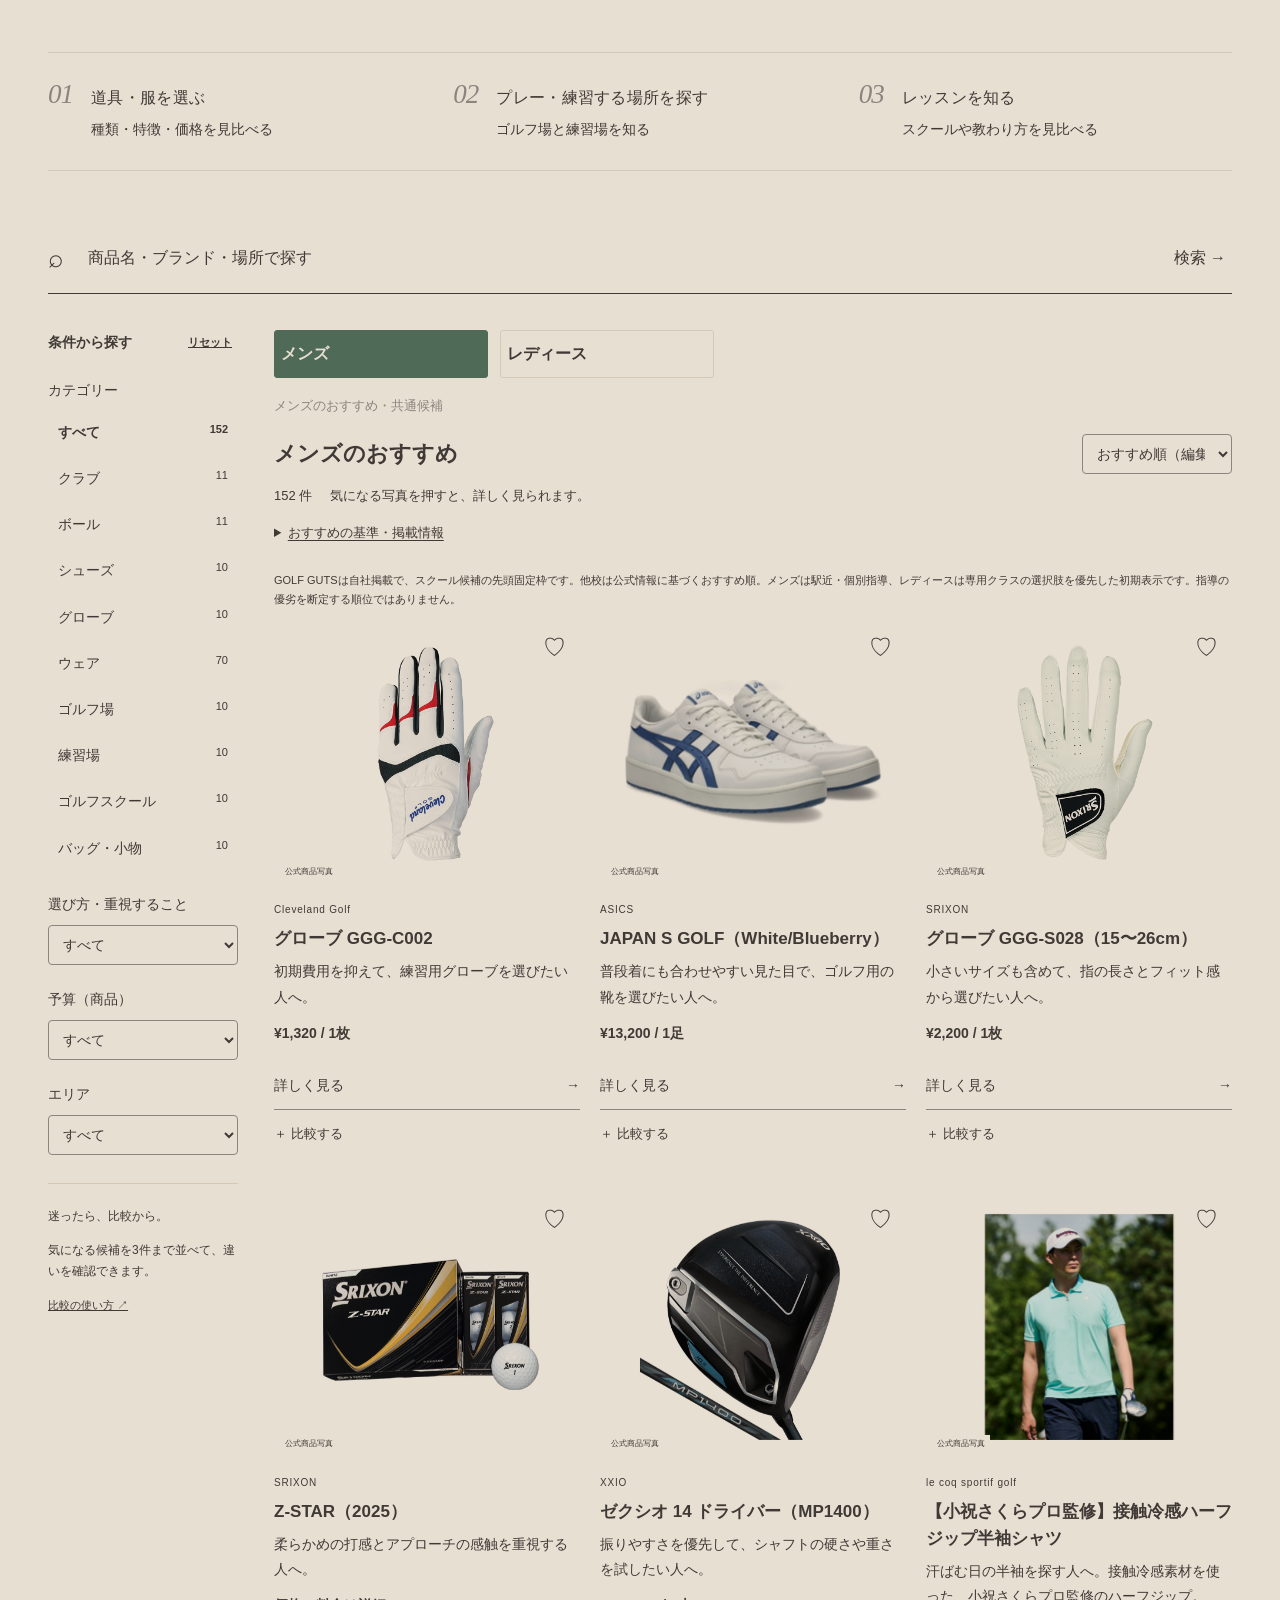
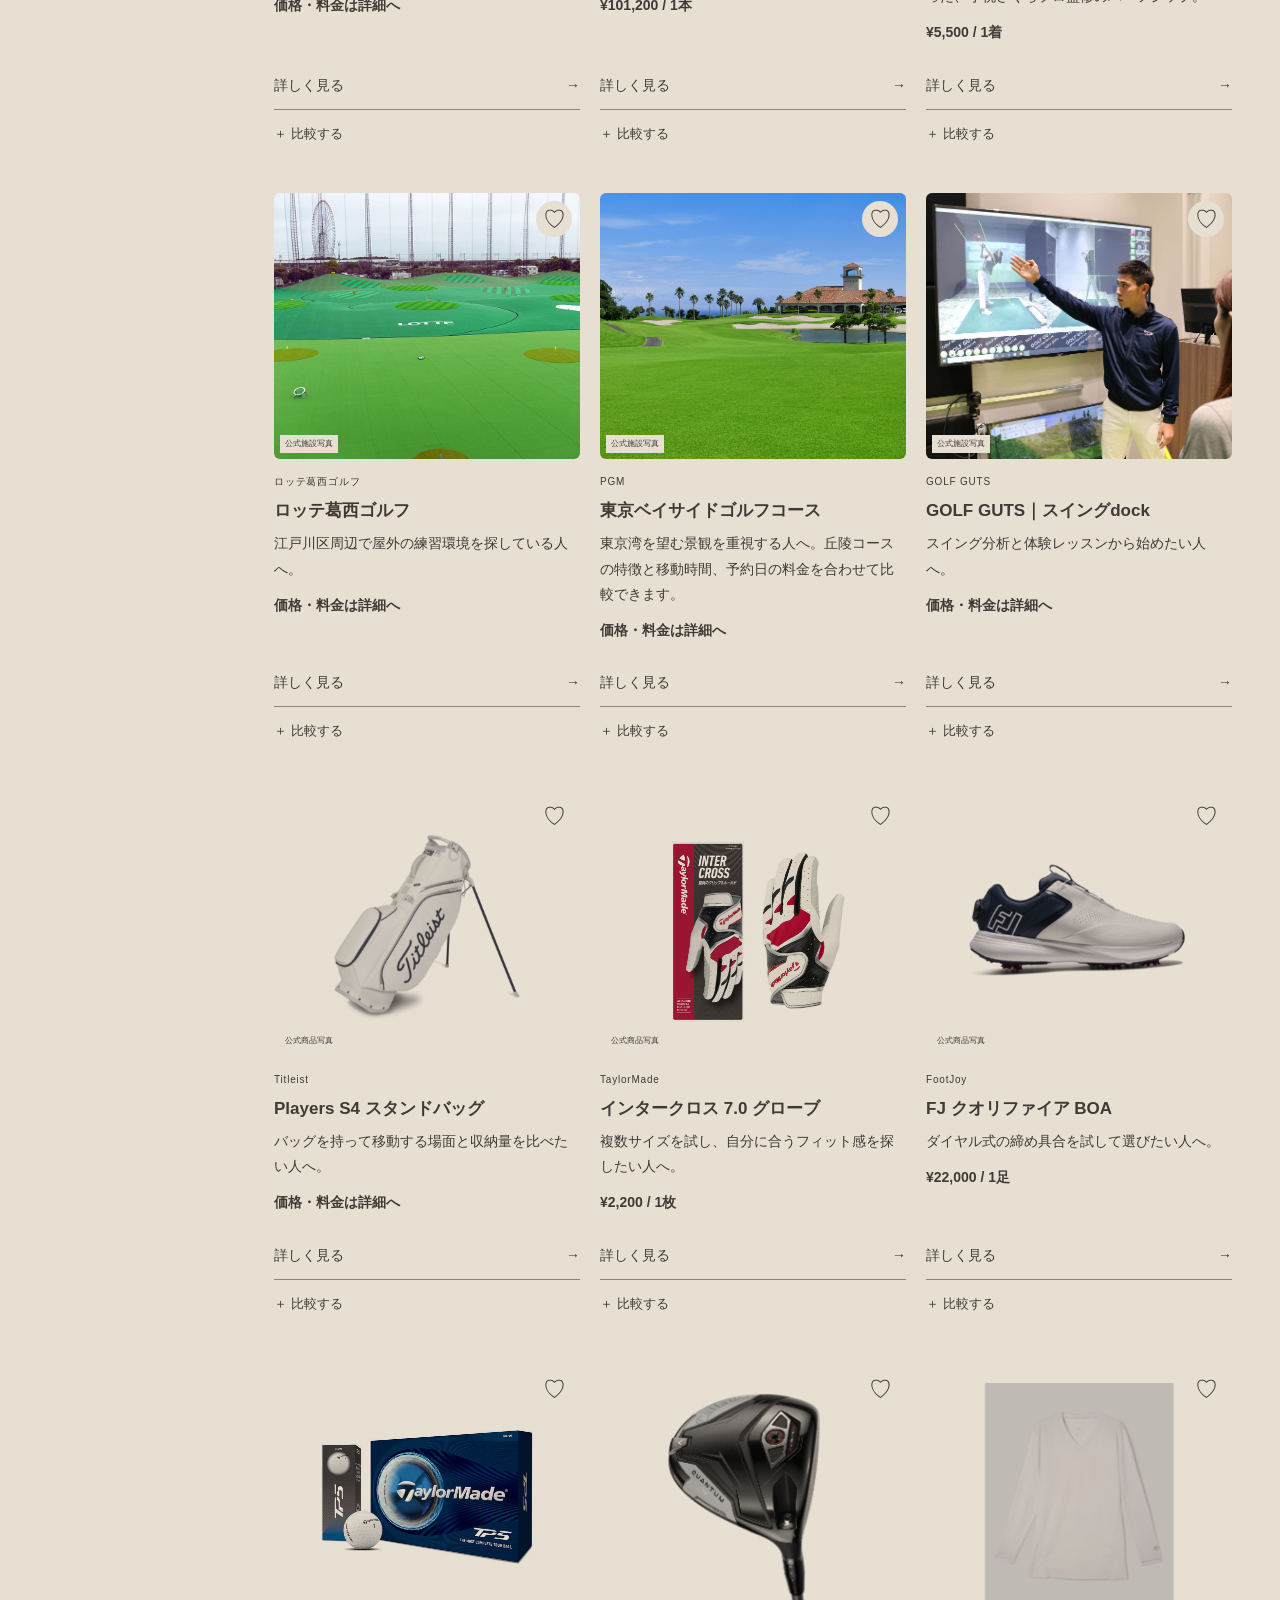
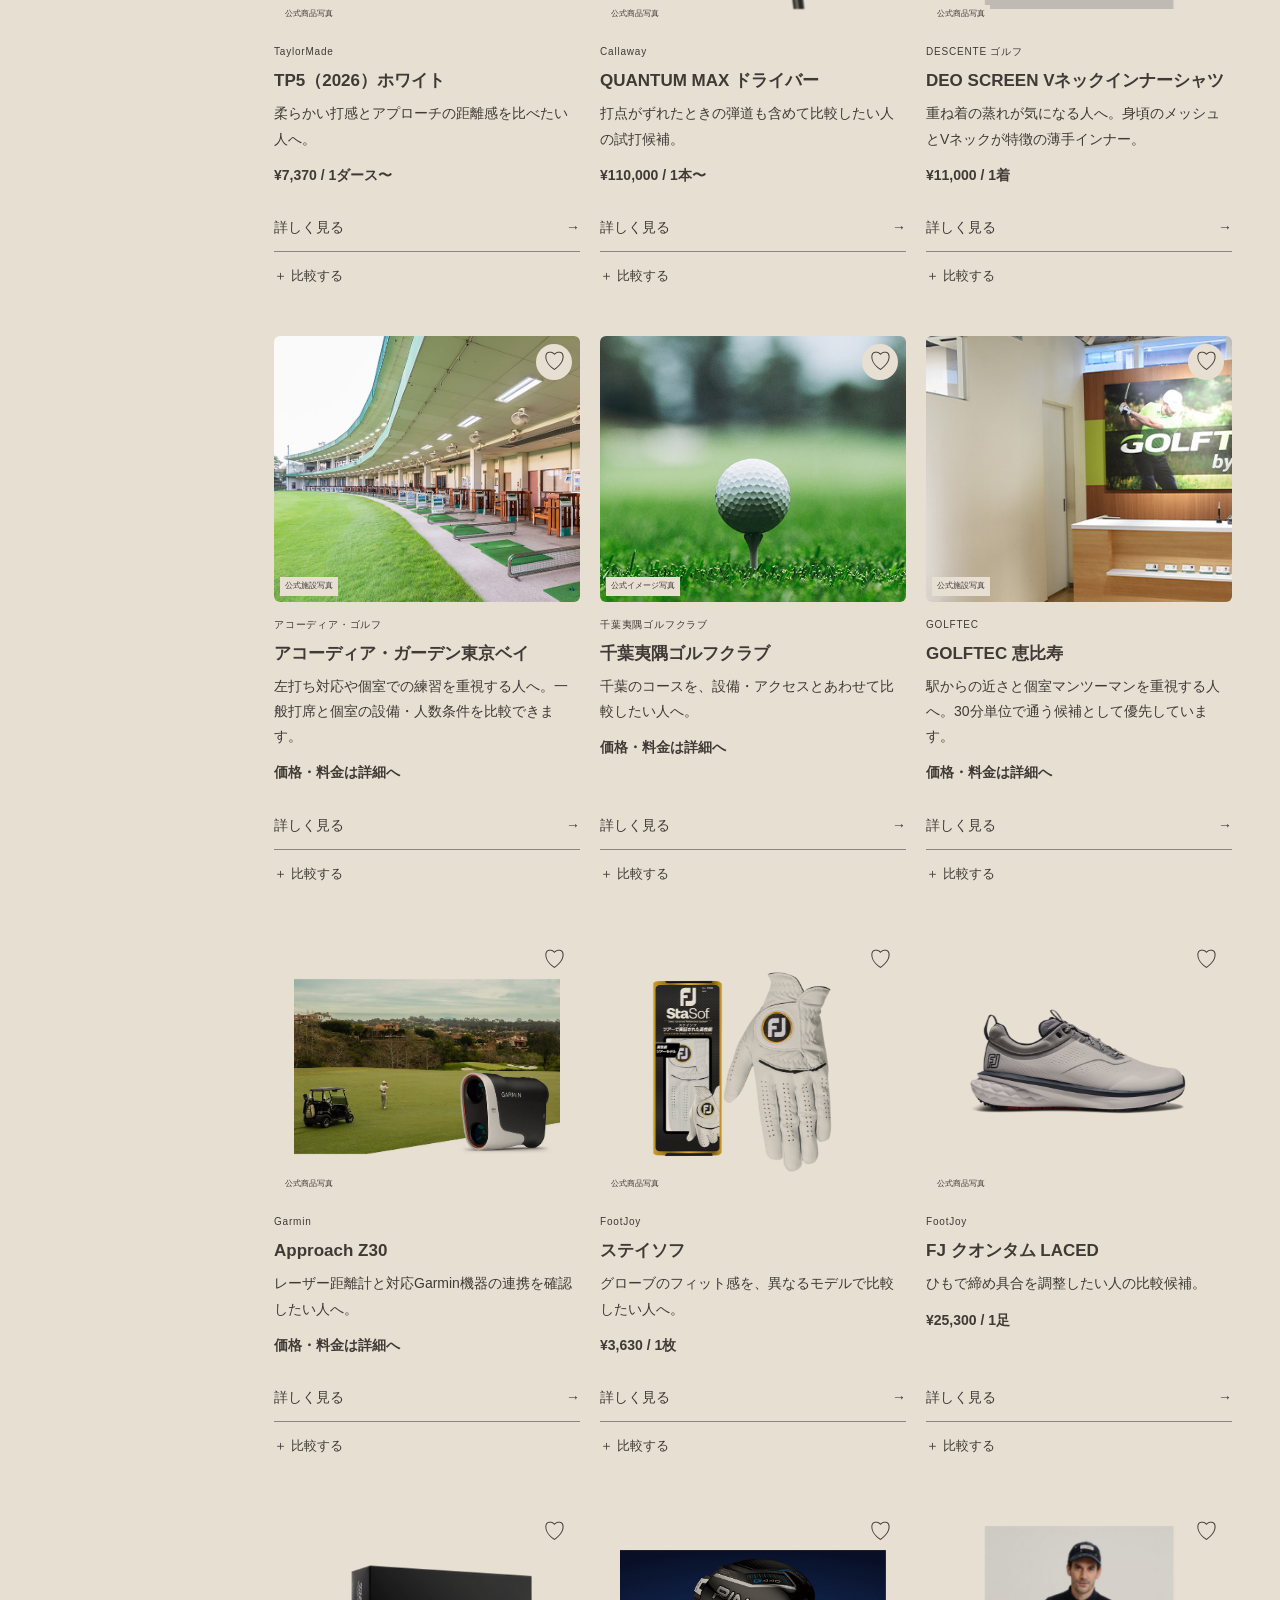
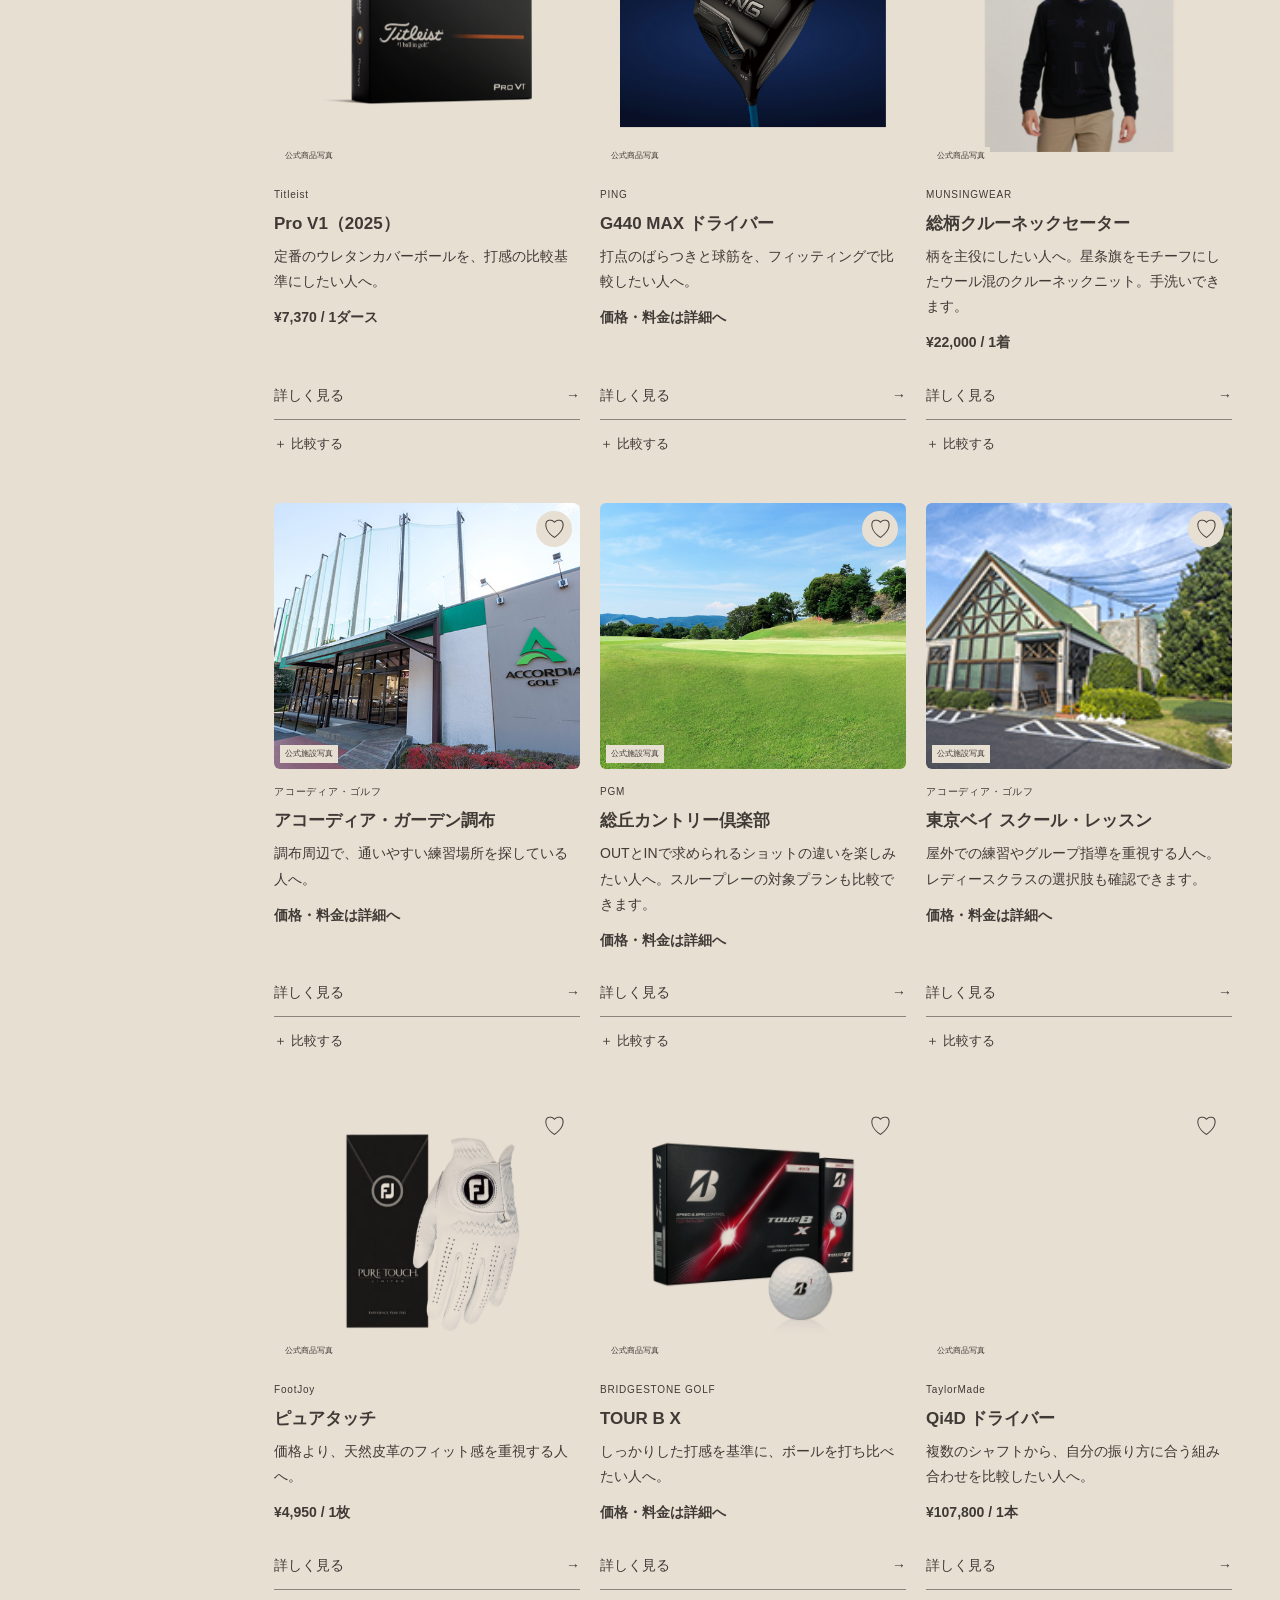
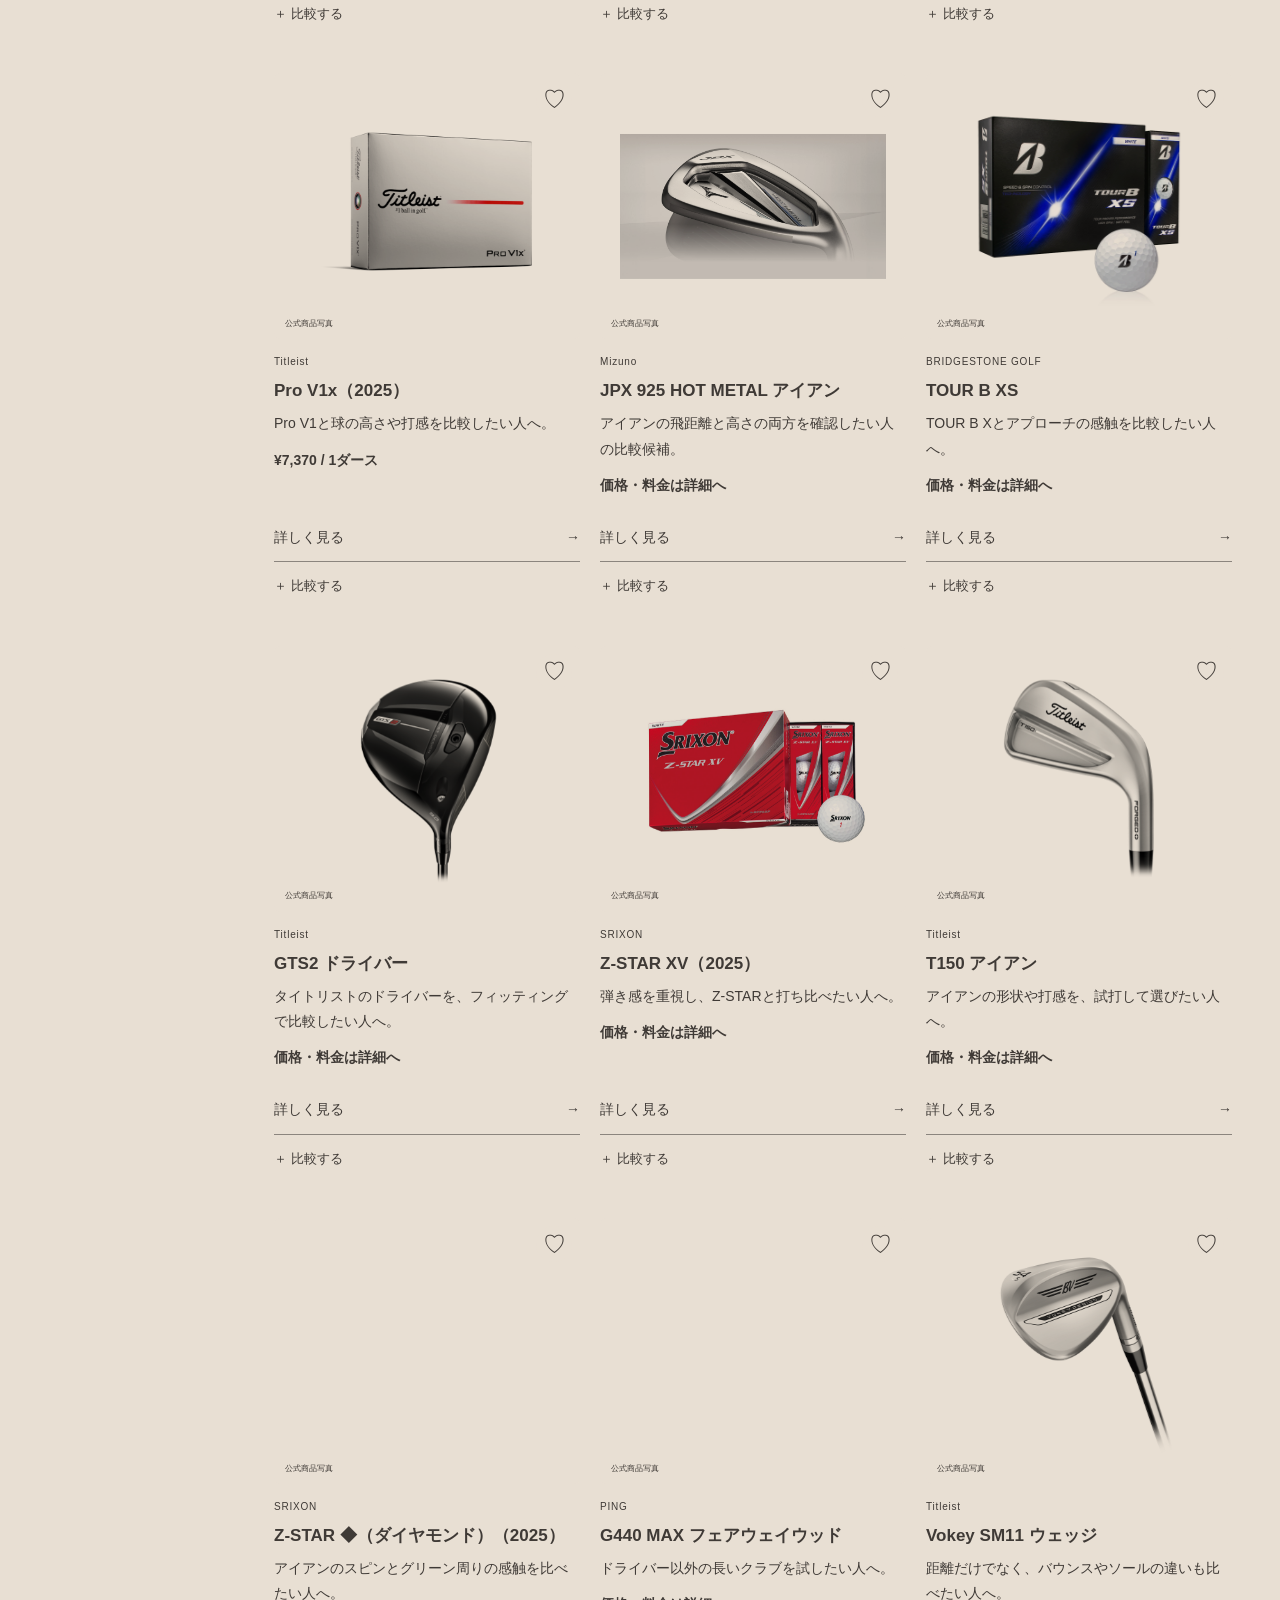
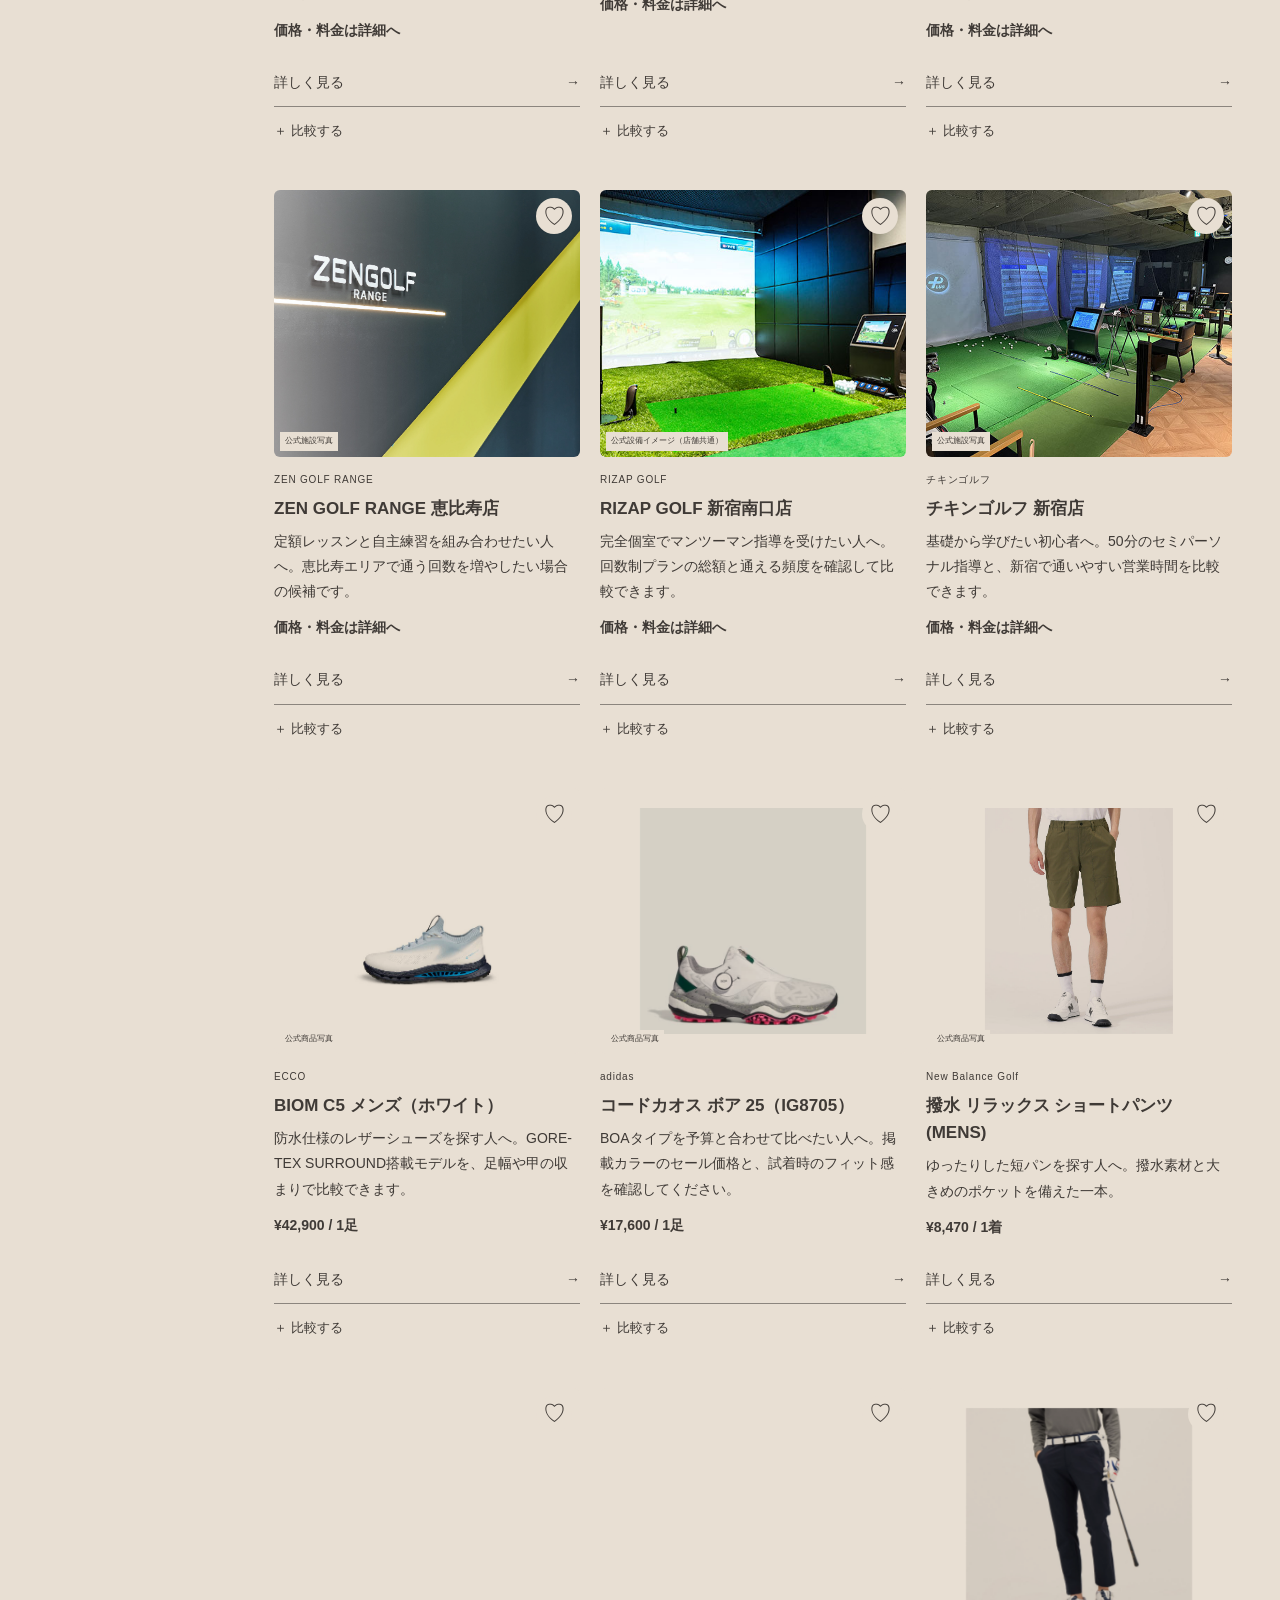
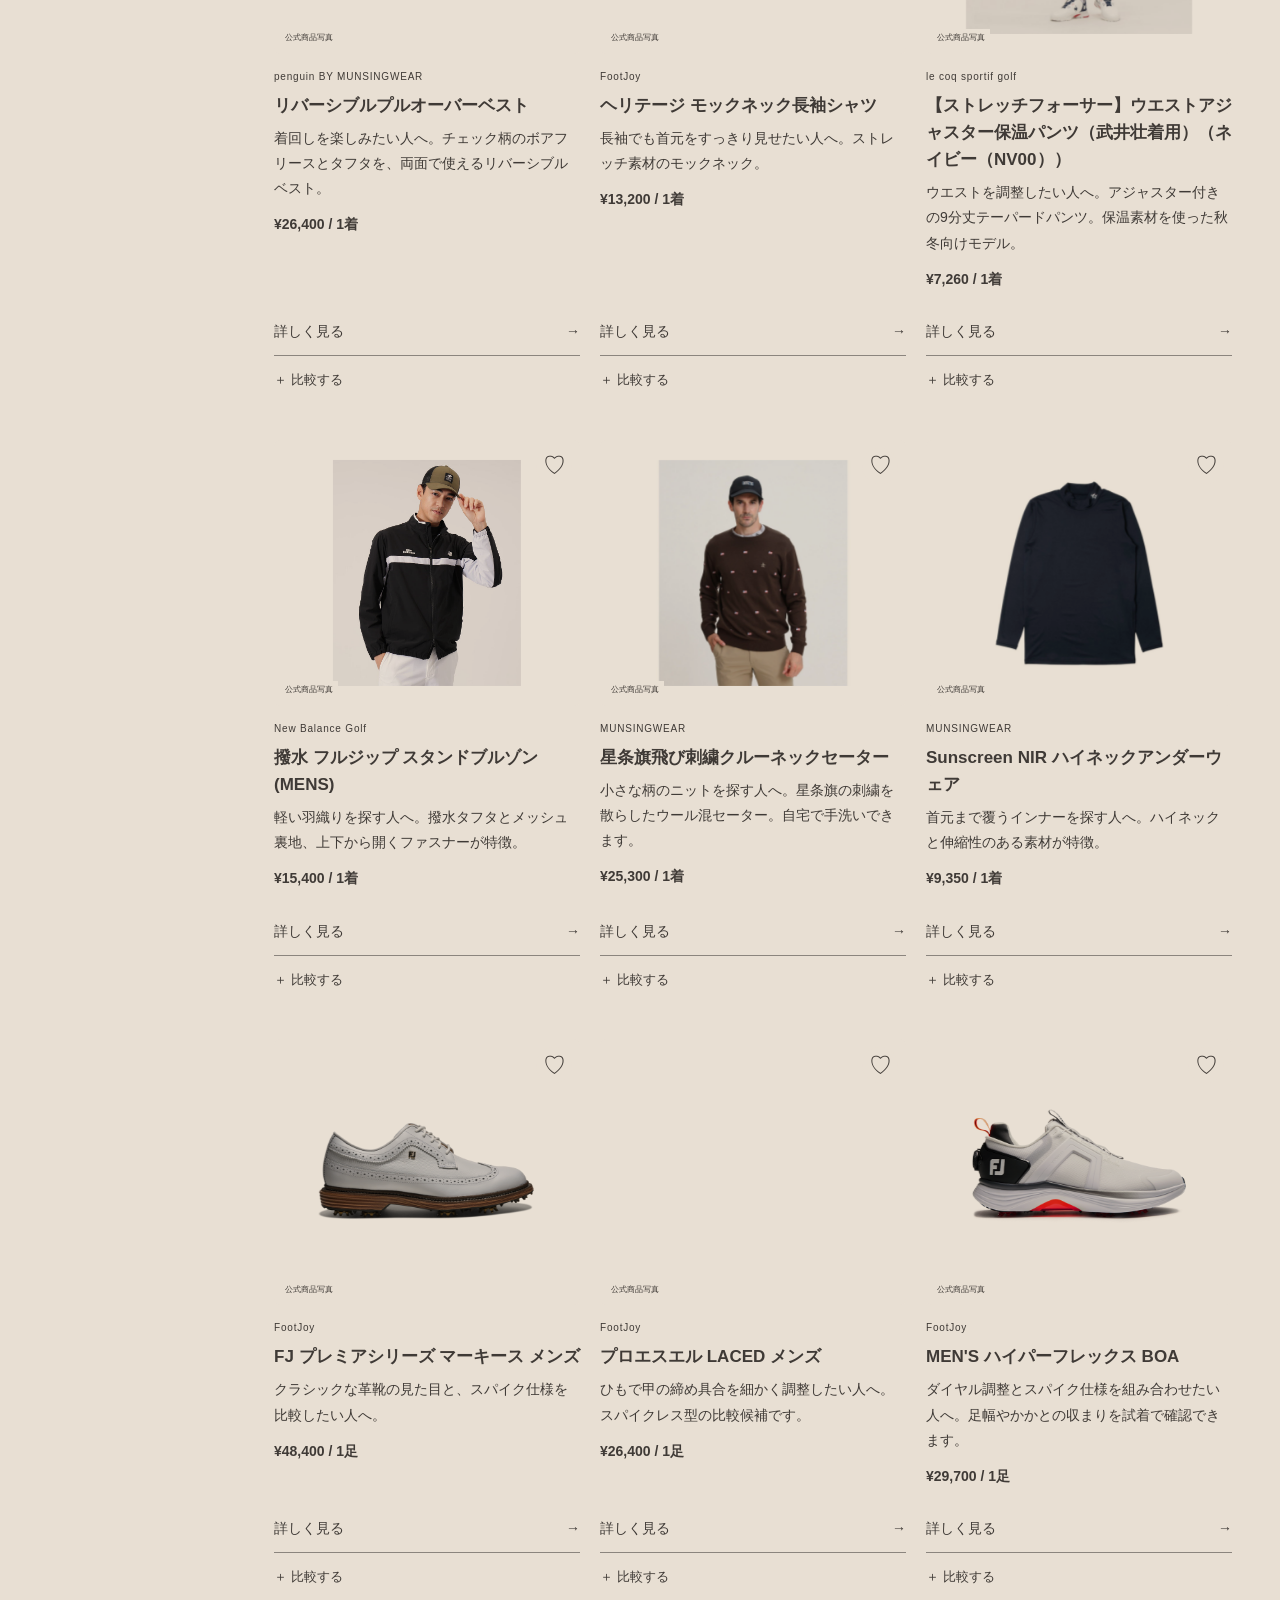
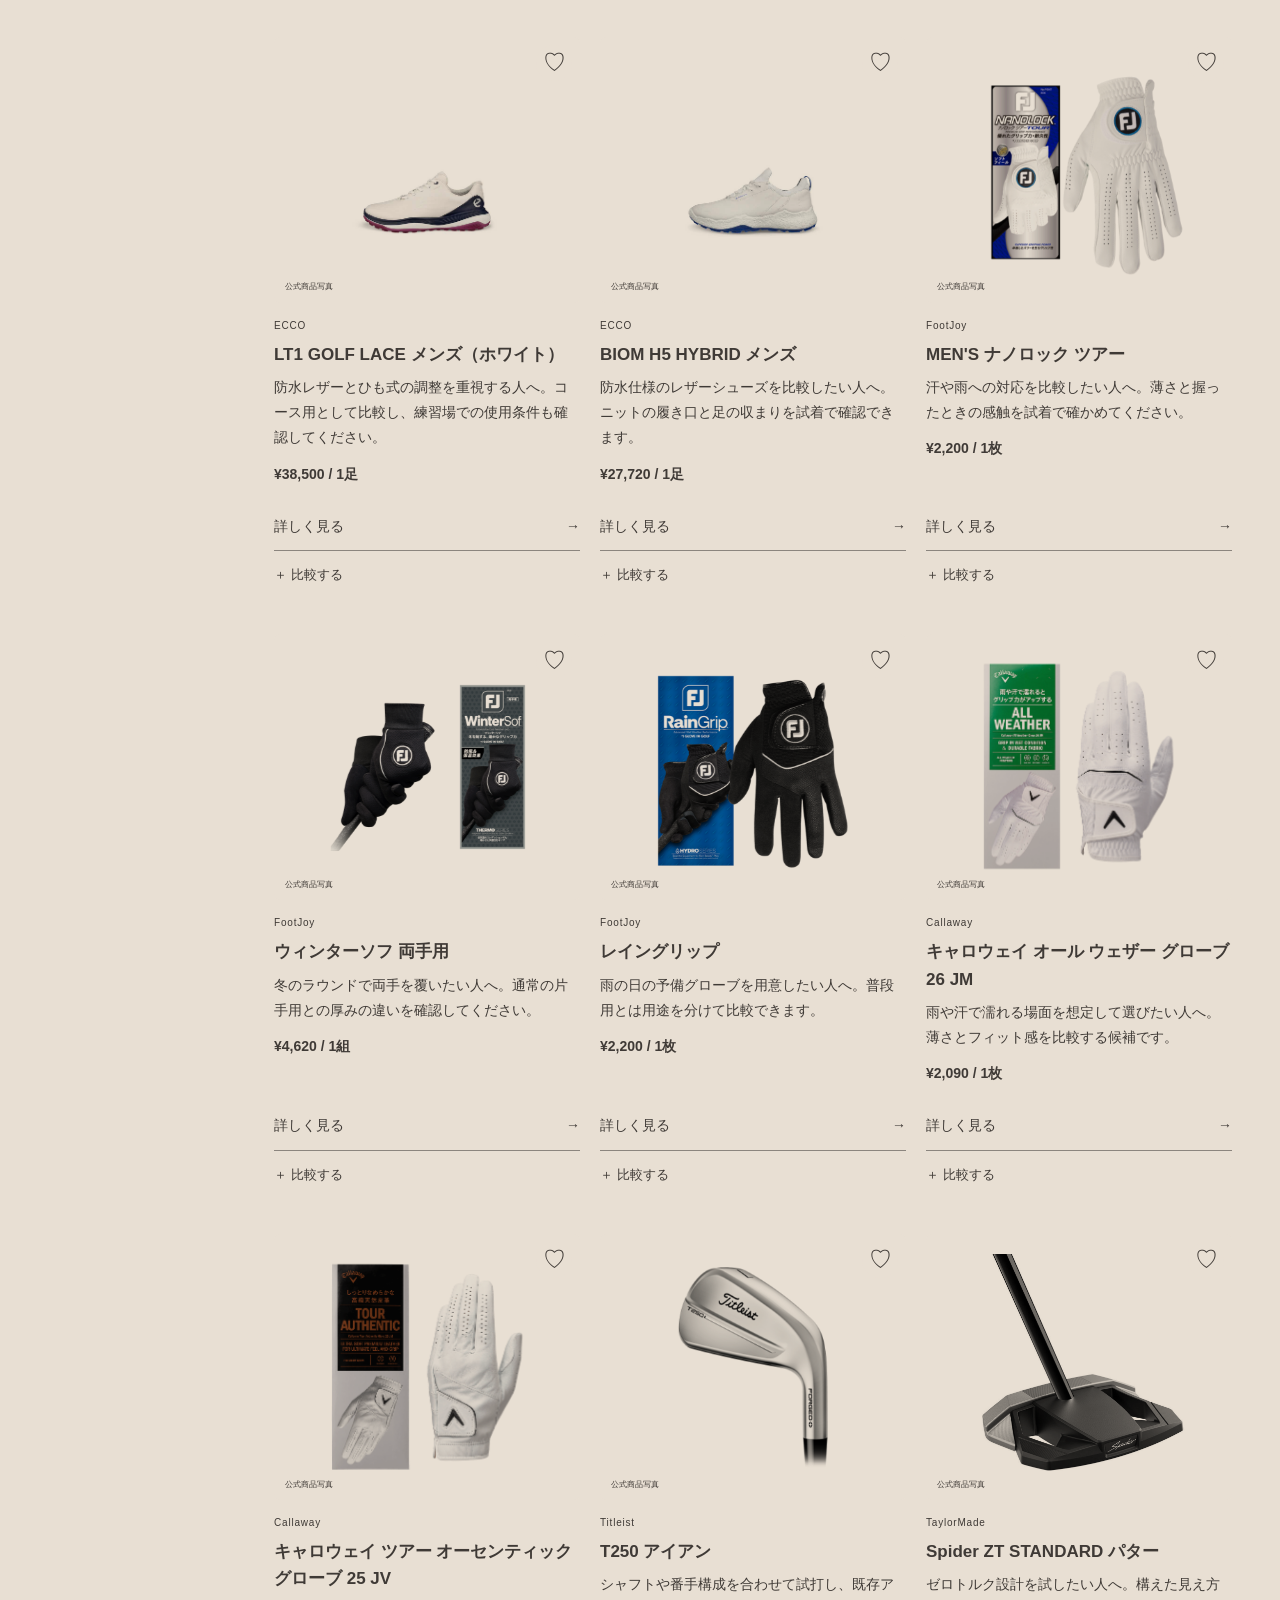
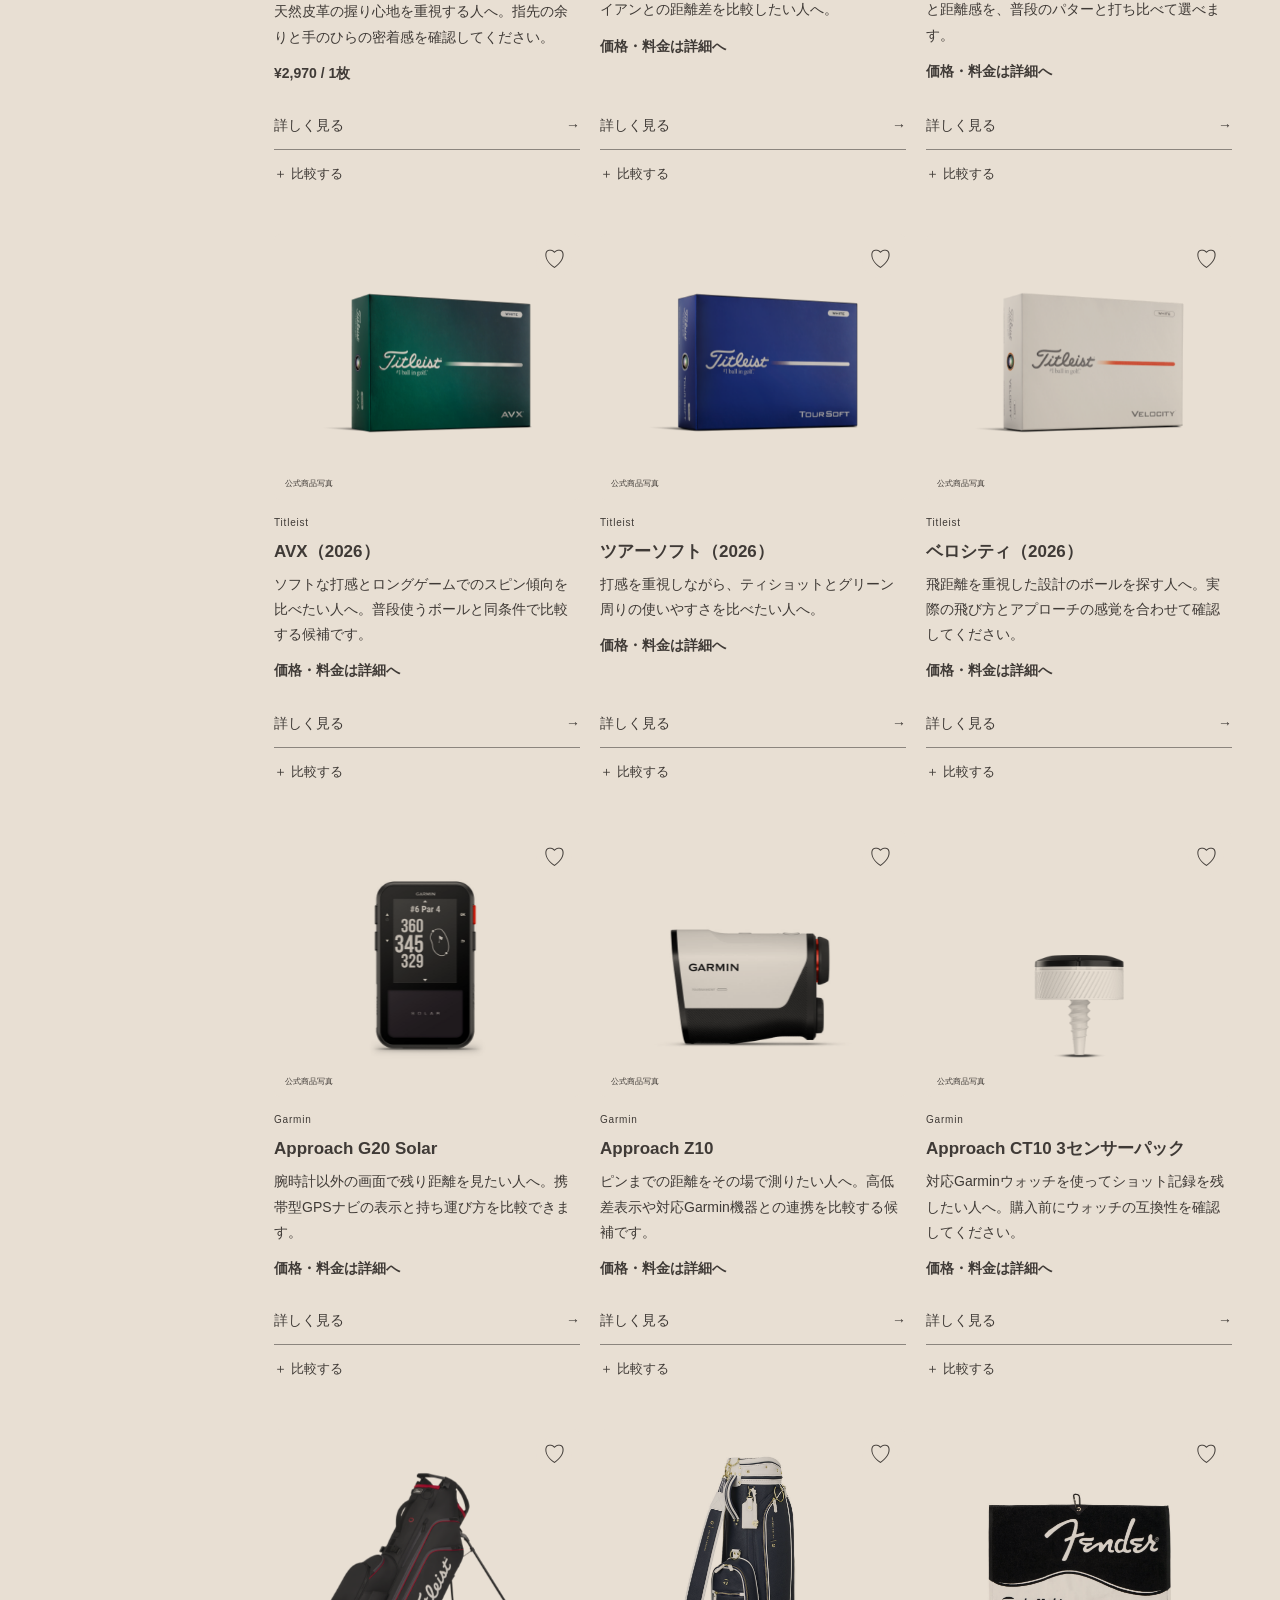
==== commit f335ab82: "Clarify filter and school ranking labels" ====
--- a/index.html
+++ b/index.html
@@ -13,7 +13,7 @@
 <dl class="introTopics"><div><span class="topicNumber" aria-hidden="true">01</span><div><dt>道具・服を選ぶ</dt><dd>種類・特徴・価格を見比べる</dd></div></div><div><span class="topicNumber" aria-hidden="true">02</span><div><dt>プレー・練習する場所を探す</dt><dd>ゴルフ場と練習場を知る</dd></div></div><div><span class="topicNumber" aria-hidden="true">03</span><div><dt>レッスンを知る</dt><dd>スクールや教わり方を見比べる</dd></div></div></dl>
 </section>
 <form id="searchForm" class="search"><span aria-hidden="true">⌕</span><input id="search" aria-label="商品名や場所を検索" placeholder="商品名・ブランド・場所で探す"><button type="submit">検索 →</button></form>
-<section id="catalog" class="catalog"><aside><div class="asideTitle">条件から探す <button id="reset">リセット</button></div><p class="filterlabel">カテゴリー</p><div id="sideCategories"></div><label class="filterlabel" for="purpose">重視すること</label><select id="purpose"><option value="">すべて</option><option>はじめやすさ</option><option>性能を比較</option><option>デザイン</option><option>通いやすさ</option></select><label class="filterlabel" for="budget">予算（商品）</label><select id="budget"><option value="">すべて</option><option value="10000">10,000円以下</option><option value="15000">15,000円以下</option><option value="20000">20,000円以下</option><option value="30000">30,000円以下</option><option value="100000">100,000円以下</option></select><div id="areaWrap"><label class="filterlabel" for="area">エリア</label><select id="area"><option value="">すべて</option><option>東京</option><option>千葉</option></select></div><div class="asideNote">迷ったら、比較から。<p>気になる候補を3件まで並べて、違いを確認できます。</p><button id="helpCompare">比較の使い方 ↗</button></div></aside><div class="results"><div class="audienceCompact"><div class="audienceButtons" role="group" aria-label="メンズ・レディース切り替え"><button type="button" data-audience="men" aria-pressed="true">メンズ<span>MEN</span></button><button type="button" data-audience="women" aria-pressed="false">レディース<span>WOMEN</span></button></div></div><p id="audienceStatus" role="status" aria-live="polite"></p><div class="resulttop"><div><p class="eyebrow" id="resultEn" hidden></p><h2 id="resultTitle">気になるものを見つける</h2></div><select id="sort" aria-label="並べ替え"><option value="edit">おすすめ順（編集部）</option><option value="low">価格が低い順（不明は末尾）</option><option value="high">価格が高い順（不明は末尾）</option><option value="name">名前順</option></select></div><div id="apparelFilters" class="apparelFilters" hidden><label>ウェアの種類<select id="apparelType"><option value="">すべての種類</option></select></label><label>ブランド<select id="apparelBrand"><option value="">すべてのブランド</option></select></label></div><div class="resultsmeta"><span id="count"></span><span>気になる写真を押すと、詳しく見られます。</span></div><details class="catalogNotice"><summary>おすすめの基準・掲載情報</summary><p>公式公開情報をもとに掲載しています。出典・確認日・価格条件は各詳細へ。予算で絞ると、価格が確認できた商品のみ表示します。おすすめ順は、用途・選びやすさ・価格・季節を考慮した編集部の比較提案です。実測や売上の順位ではありません。ゴルフスクールのGOLF GUTSは自社掲載の固定枠として先頭に表示します。掲載情報は定期的に見直します。価格・在庫・予約条件は各公式サイトでご確認ください。各カードに選ぶ理由を表示しています。メンズ・レディースは商品の掲載仕様に合わせた入口です。共通モデルも含み、クラブの適性は性別だけで決まりません。</p></details><p id="schoolOrderNote" class="sourceMeta" hidden>GOLF GUTSは自社掲載・先頭固定枠です。他校は公式情報に基づくおすすめ順。メンズは駅近・個別指導、レディースは専用クラスの選択肢を優先した初期表示です。指導の優劣を断定する順位ではありません。</p><div id="chips"></div><div id="grid" class="grid"></div></div></section>
+<section id="catalog" class="catalog"><aside><div class="asideTitle">条件から探す <button id="reset">リセット</button></div><p class="filterlabel">カテゴリー</p><div id="sideCategories"></div><label class="filterlabel" for="purpose">選び方・重視すること</label><select id="purpose"><option value="">すべて</option><option>はじめやすさ</option><option>性能を比較</option><option>デザイン</option><option>通いやすさ</option></select><label class="filterlabel" id="budgetLabel" for="budget">予算（商品）</label><select id="budget"><option value="">すべて</option><option value="10000">10,000円以下</option><option value="15000">15,000円以下</option><option value="20000">20,000円以下</option><option value="30000">30,000円以下</option><option value="100000">100,000円以下</option></select><div id="areaWrap"><label class="filterlabel" for="area">エリア</label><select id="area"><option value="">すべて</option><option>東京</option><option>千葉</option></select></div><div class="asideNote">迷ったら、比較から。<p>気になる候補を3件まで並べて、違いを確認できます。</p><button id="helpCompare">比較の使い方 ↗</button></div></aside><div class="results"><div class="audienceCompact"><div class="audienceButtons" role="group" aria-label="メンズ・レディース切り替え"><button type="button" data-audience="men" aria-pressed="true">メンズ<span>MEN</span></button><button type="button" data-audience="women" aria-pressed="false">レディース<span>WOMEN</span></button></div></div><p id="audienceStatus" role="status" aria-live="polite"></p><div class="resulttop"><div><p class="eyebrow" id="resultEn" hidden></p><h2 id="resultTitle">気になるものを見つける</h2></div><select id="sort" aria-label="並べ替え"><option value="edit">おすすめ順（編集部）</option><option value="low">価格が低い順（不明は末尾）</option><option value="high">価格が高い順（不明は末尾）</option><option value="name">名前順</option></select></div><div id="apparelFilters" class="apparelFilters" hidden><label>ウェアの種類<select id="apparelType"><option value="">すべての種類</option></select></label><label>ブランド<select id="apparelBrand"><option value="">すべてのブランド</option></select></label></div><div class="resultsmeta"><span id="count"></span><span>気になる写真を押すと、詳しく見られます。</span></div><details class="catalogNotice"><summary>おすすめの基準・掲載情報</summary><p>公式公開情報をもとに掲載しています。出典・確認日・価格条件は各詳細へ。予算で絞ると、価格が確認できた商品のみ表示します。おすすめ順は、用途・選びやすさ・価格・季節を考慮した編集部の比較提案です。実測や売上の順位ではありません。ゴルフスクールのGOLF GUTSは自社掲載の固定枠として、スクール候補の先頭に表示します。掲載情報は定期的に見直します。価格・在庫・予約条件は各公式サイトでご確認ください。各カードに選ぶ理由を表示しています。メンズ・レディースは商品の掲載仕様に合わせた入口です。共通モデルも含み、クラブの適性は性別だけで決まりません。</p></details><p id="schoolOrderNote" class="sourceMeta" hidden>GOLF GUTSは自社掲載で、スクール候補の先頭固定枠です。他校は公式情報に基づくおすすめ順。メンズは駅近・個別指導、レディースは専用クラスの選択肢を優先した初期表示です。指導の優劣を断定する順位ではありません。</p><div id="chips"></div><div id="grid" class="grid"></div></div></section>
 <section class="journal" id="journal"><div class="intro"><div><p class="eyebrow">はじめる前に、少しだけ。</p><h2>はじめての「どう選ぶ？」</h2></div><span>難しい言葉は、あとで大丈夫。</span></div><div class="articles"><button data-guide="0"><div class="artVisual green">01<span>FIT FIRST.</span></div><small>CLUB / クラブ選び</small><h3>「人気」より「自分に合う」。<br>はじめてのクラブ選び。</h3><p>試打で確かめたい、3つのこと。 ↗</p></button><button data-guide="1"><div class="artVisual cream">02<span>FEEL GOOD.</span></div><small>STYLE / シューズ・ウェア</small><h3>見た目も、動きやすさも。<br>気持ちよく過ごすための選択。</h3><p>サイズ表だけではわからないこと。 ↗</p></button><button data-guide="2"><div class="artVisual photo">03<span>YOUR PLACE.</span></div><small>PLACE / 場所選び</small><h3>続けたくなる場所を、<br>あなたの生活の近くに。</h3><p>体験前に確認するチェックリスト。 ↗</p></button></div></section>
 <section class="finderBanner"><div><h2>まだ、決まっていなくても。</h2><p>3つの質問で、最初に見るポイントを整理できます。</p></div><button id="bannerQuiz">選び方を見てみる →</button></section><section class="manifesto"><p class="eyebrow">LESS CONFUSION. MORE GOLF.</p><h2>ゴルフの楽しさを、<br>選ぶところから。</h2><p>たくさんの選択肢を、あなたの選択に。<br>GOLF GUTSは、道具・場所・学びをつなぐゴルフの入口です。</p><button id="about">このサイトについて ↗</button></section></main>
 <!-- discovery-links --><section class="discoveryRelated"><h2>カテゴリ別の選び方・掲載候補</h2><div class="discoveryLinks"><a href="/guts-base/categories/clubs.html">クラブ</a><a href="/guts-base/categories/balls.html">ゴルフボール</a><a href="/guts-base/categories/shoes.html">ゴルフシューズ</a><a href="/guts-base/categories/gloves.html">ゴルフグローブ</a><a href="/guts-base/categories/apparel.html">ゴルフウェア</a><a href="/guts-base/categories/accessories.html">バッグ・小物</a><a href="/guts-base/categories/schools.html">ゴルフスクール</a><a href="/guts-base/categories/courses.html">ゴルフ場</a><a href="/guts-base/categories/ranges.html">練習場</a></div></section><!-- /discovery-links --><footer><div class="logo">GOLF GUTS<span>DESIGN YOUR GOLF LIFE</span></div><p>公式情報をもとに掲載。購入・予約は各公式サイトへ。<br>写真の出典は各詳細に掲載しています。価格・在庫・空き枠は公式サイトでご確認ください。</p><button id="policy">データとプライバシー</button><small>© 2026 GOLF GUTS</small></footer><div id="compareBar" hidden></div><div id="toast" role="status"></div><dialog id="modal"><button class="close" aria-label="閉じる">×</button><div id="modalBody"></div></dialog><script src="catalog.js"></script><script src="selection.js"></script><script src="app.js"></script><script defer src="/guts-base/guts-analytics.js" data-site="town"></script></body></html>
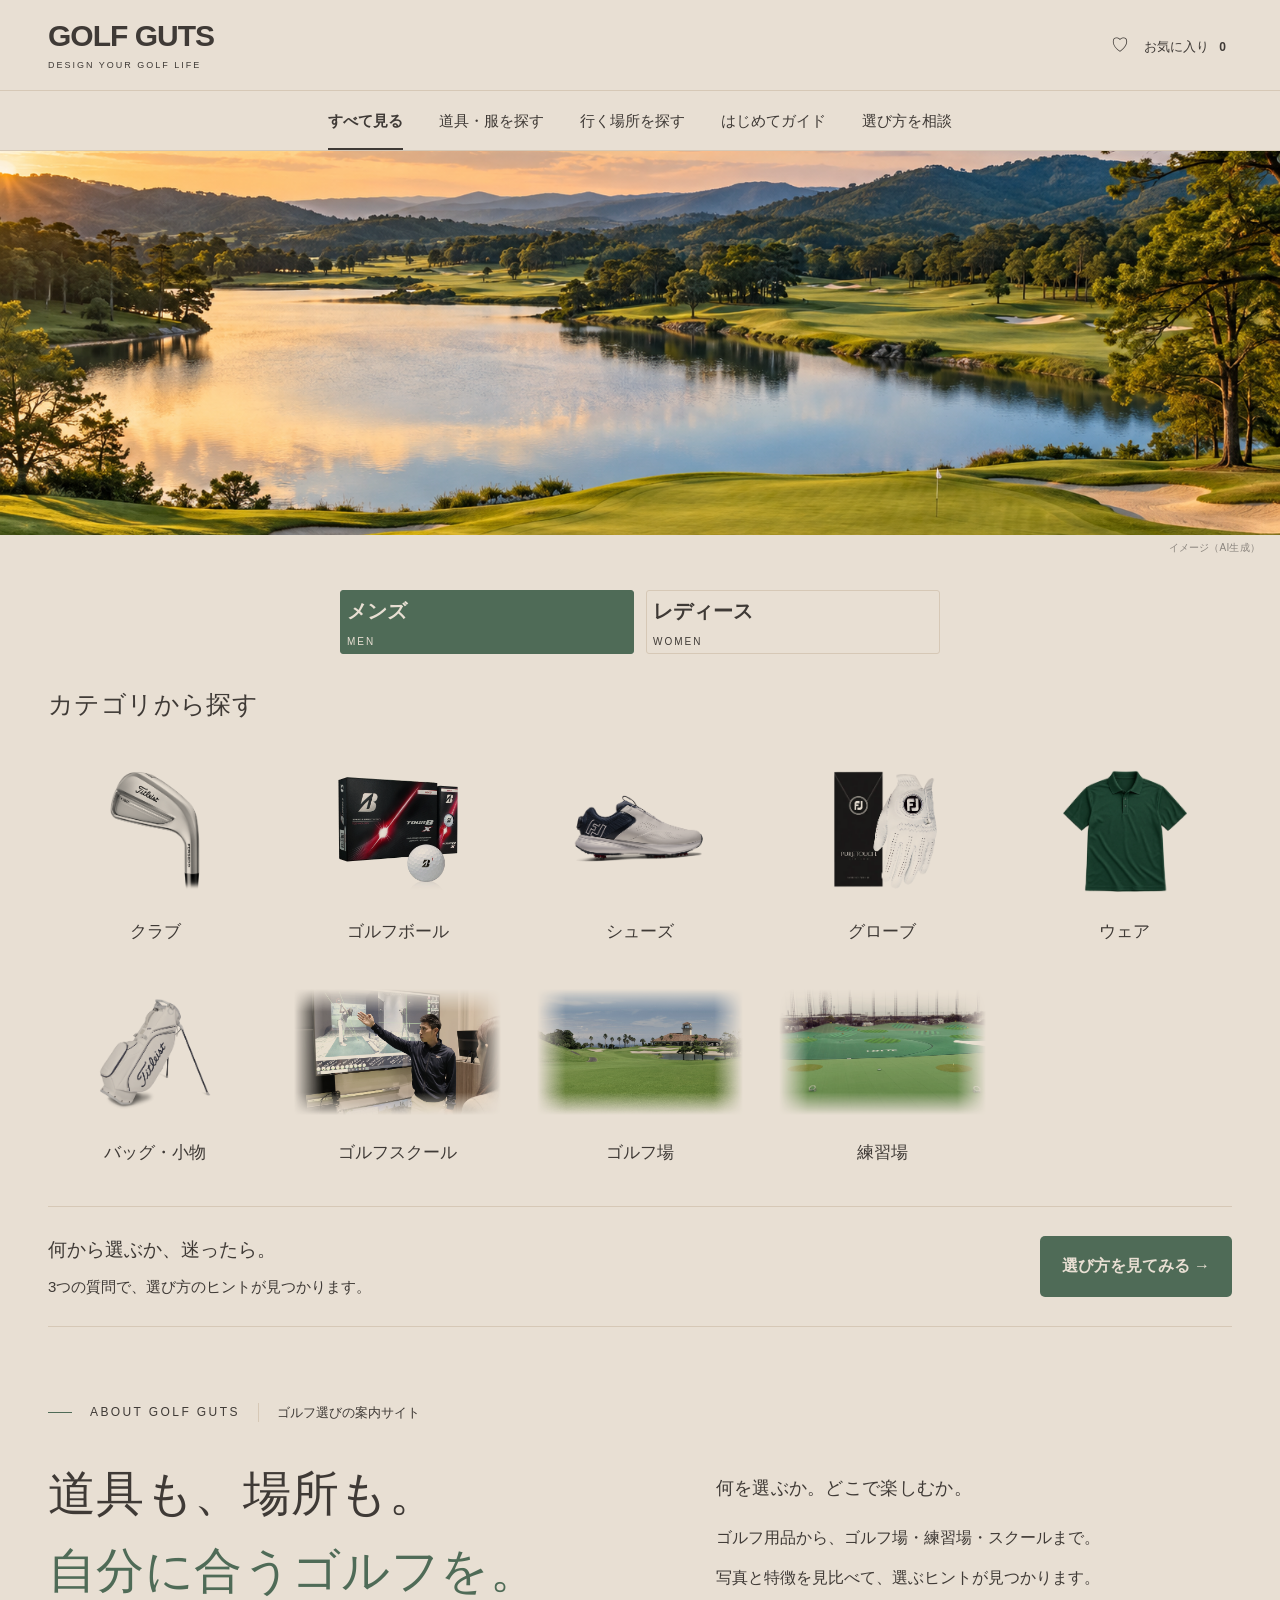
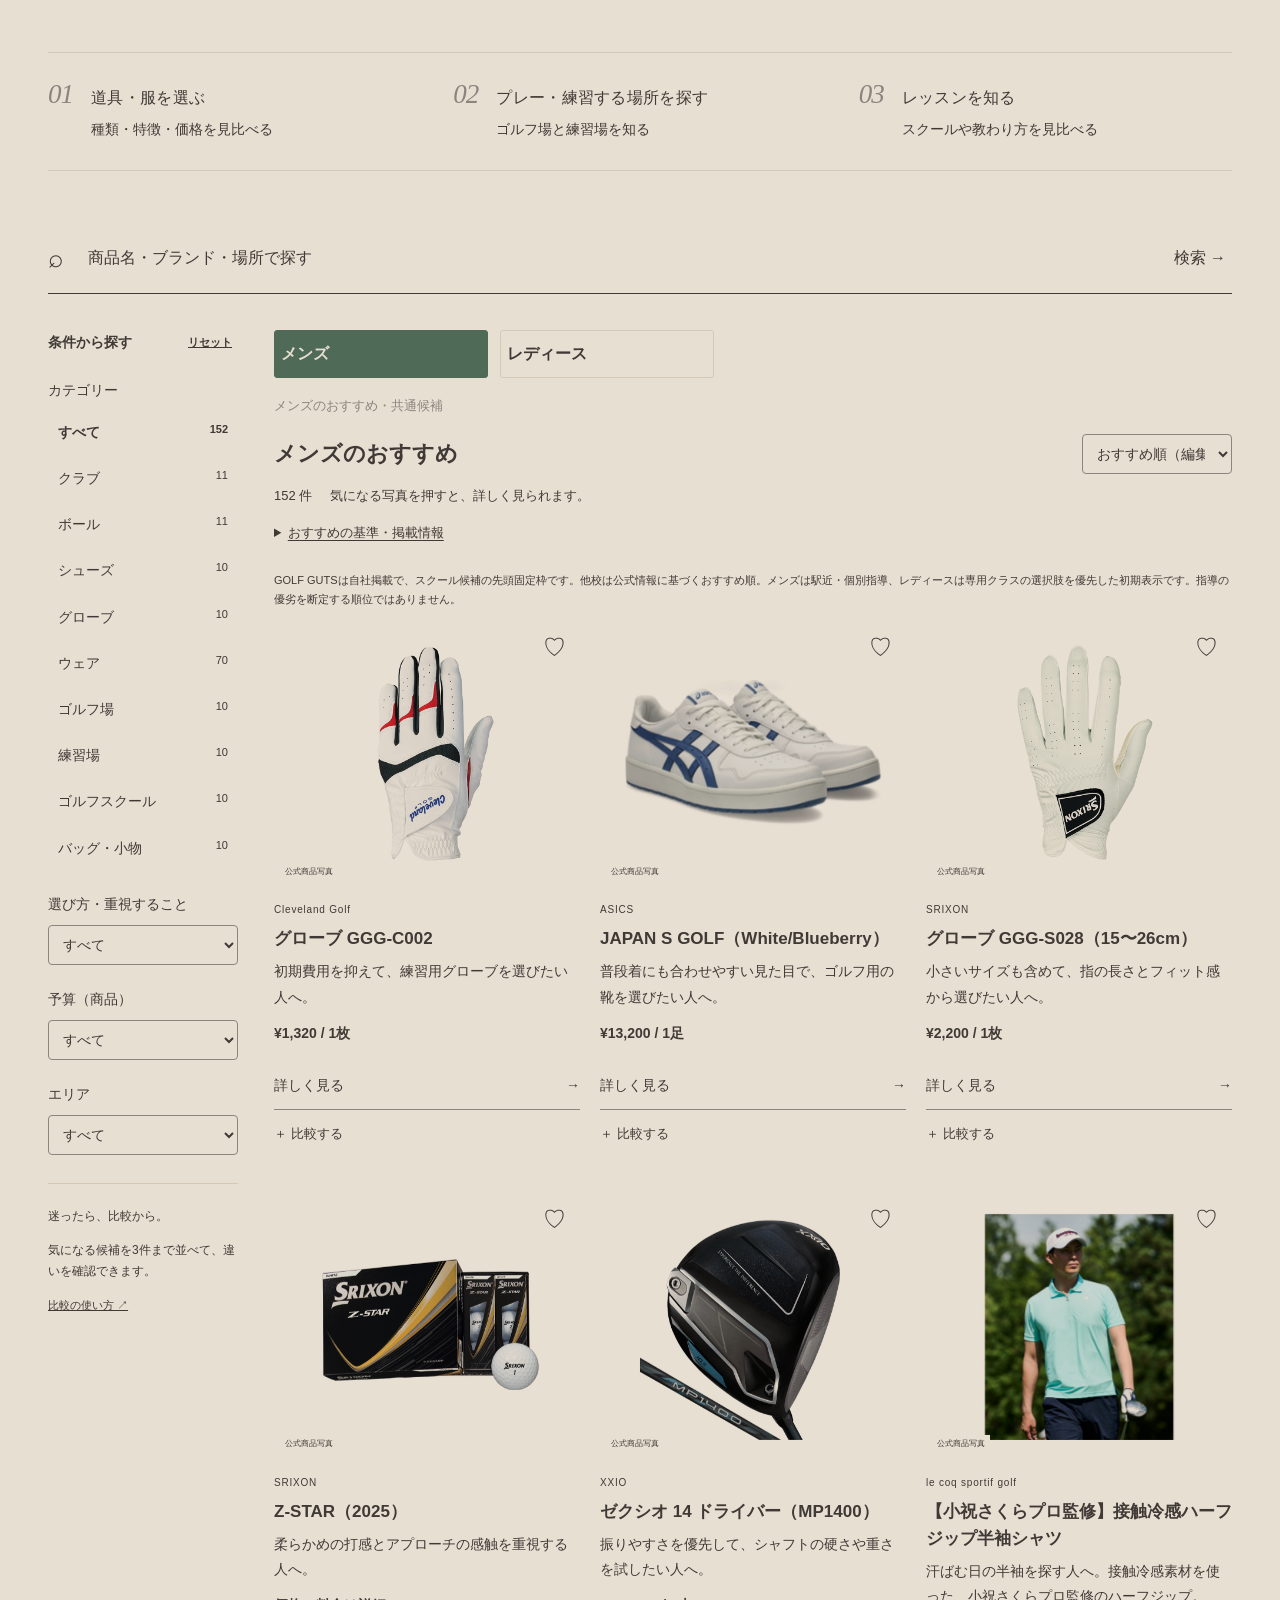
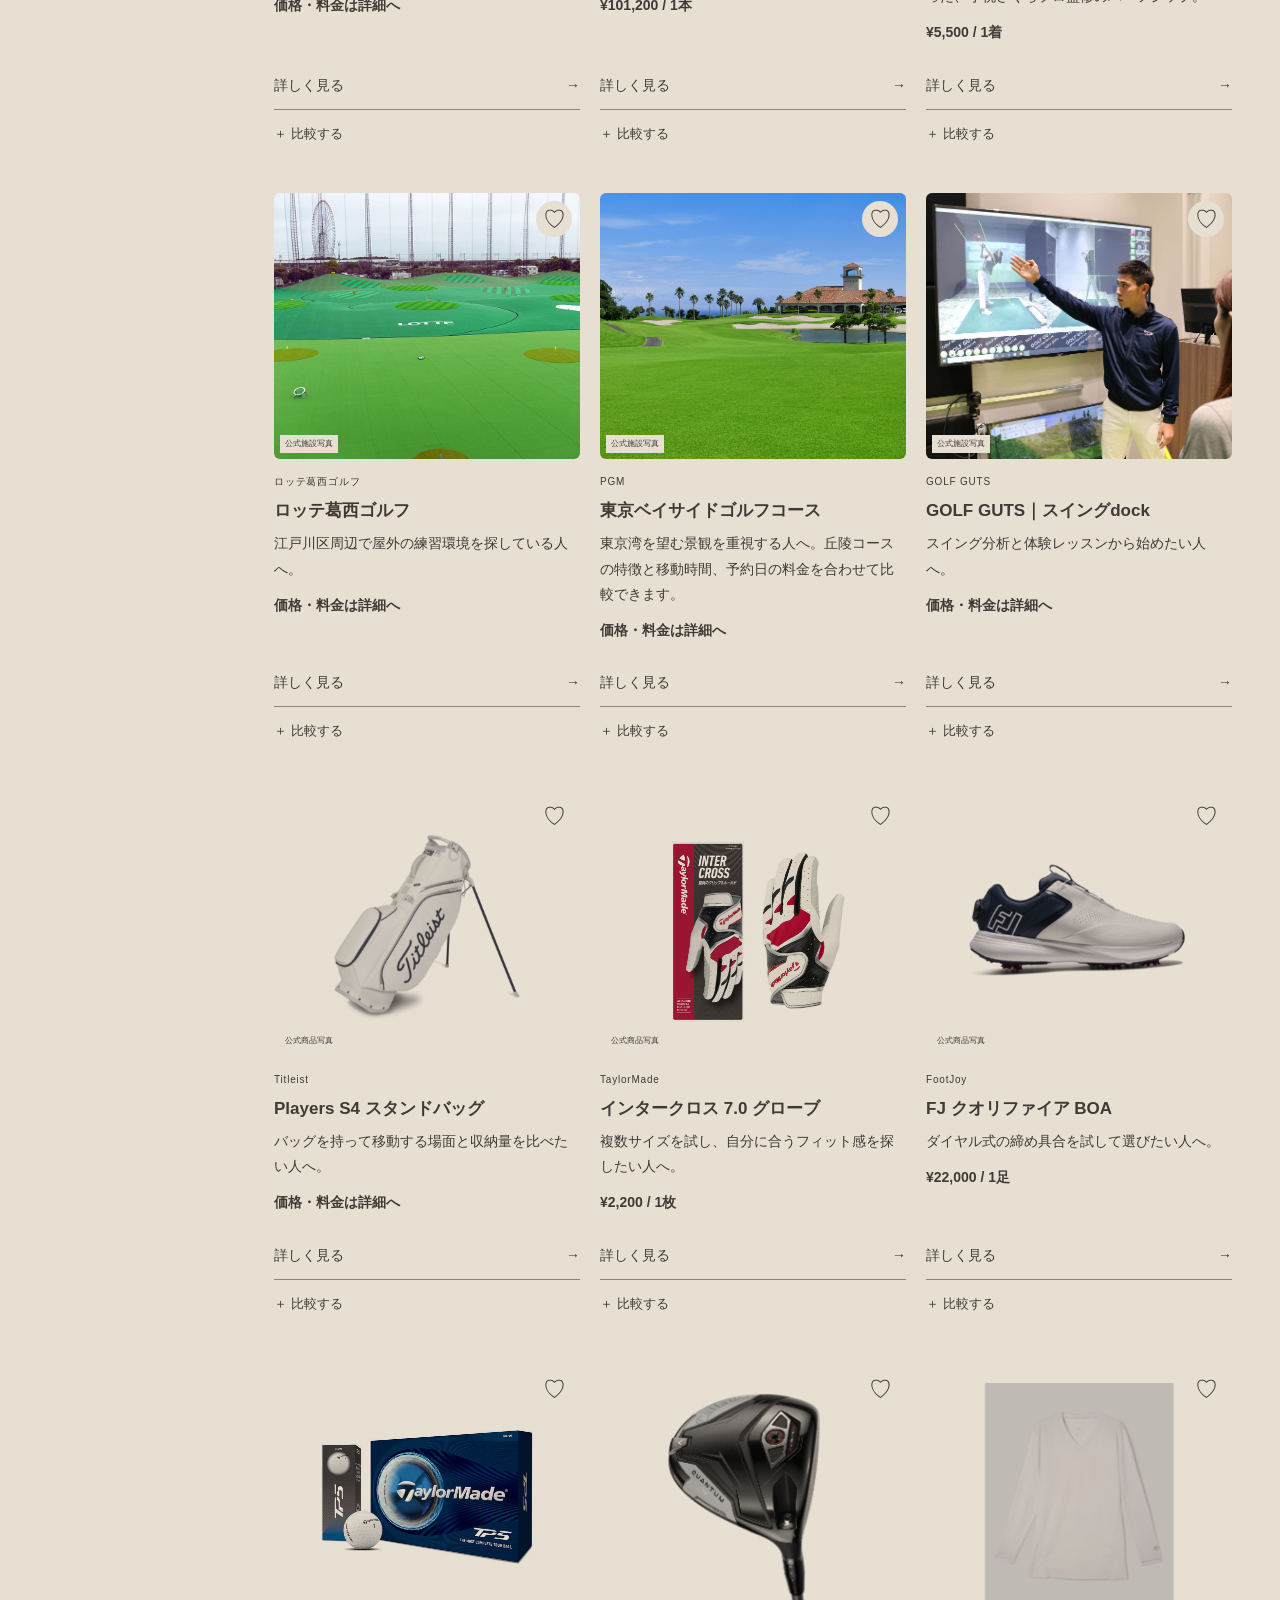
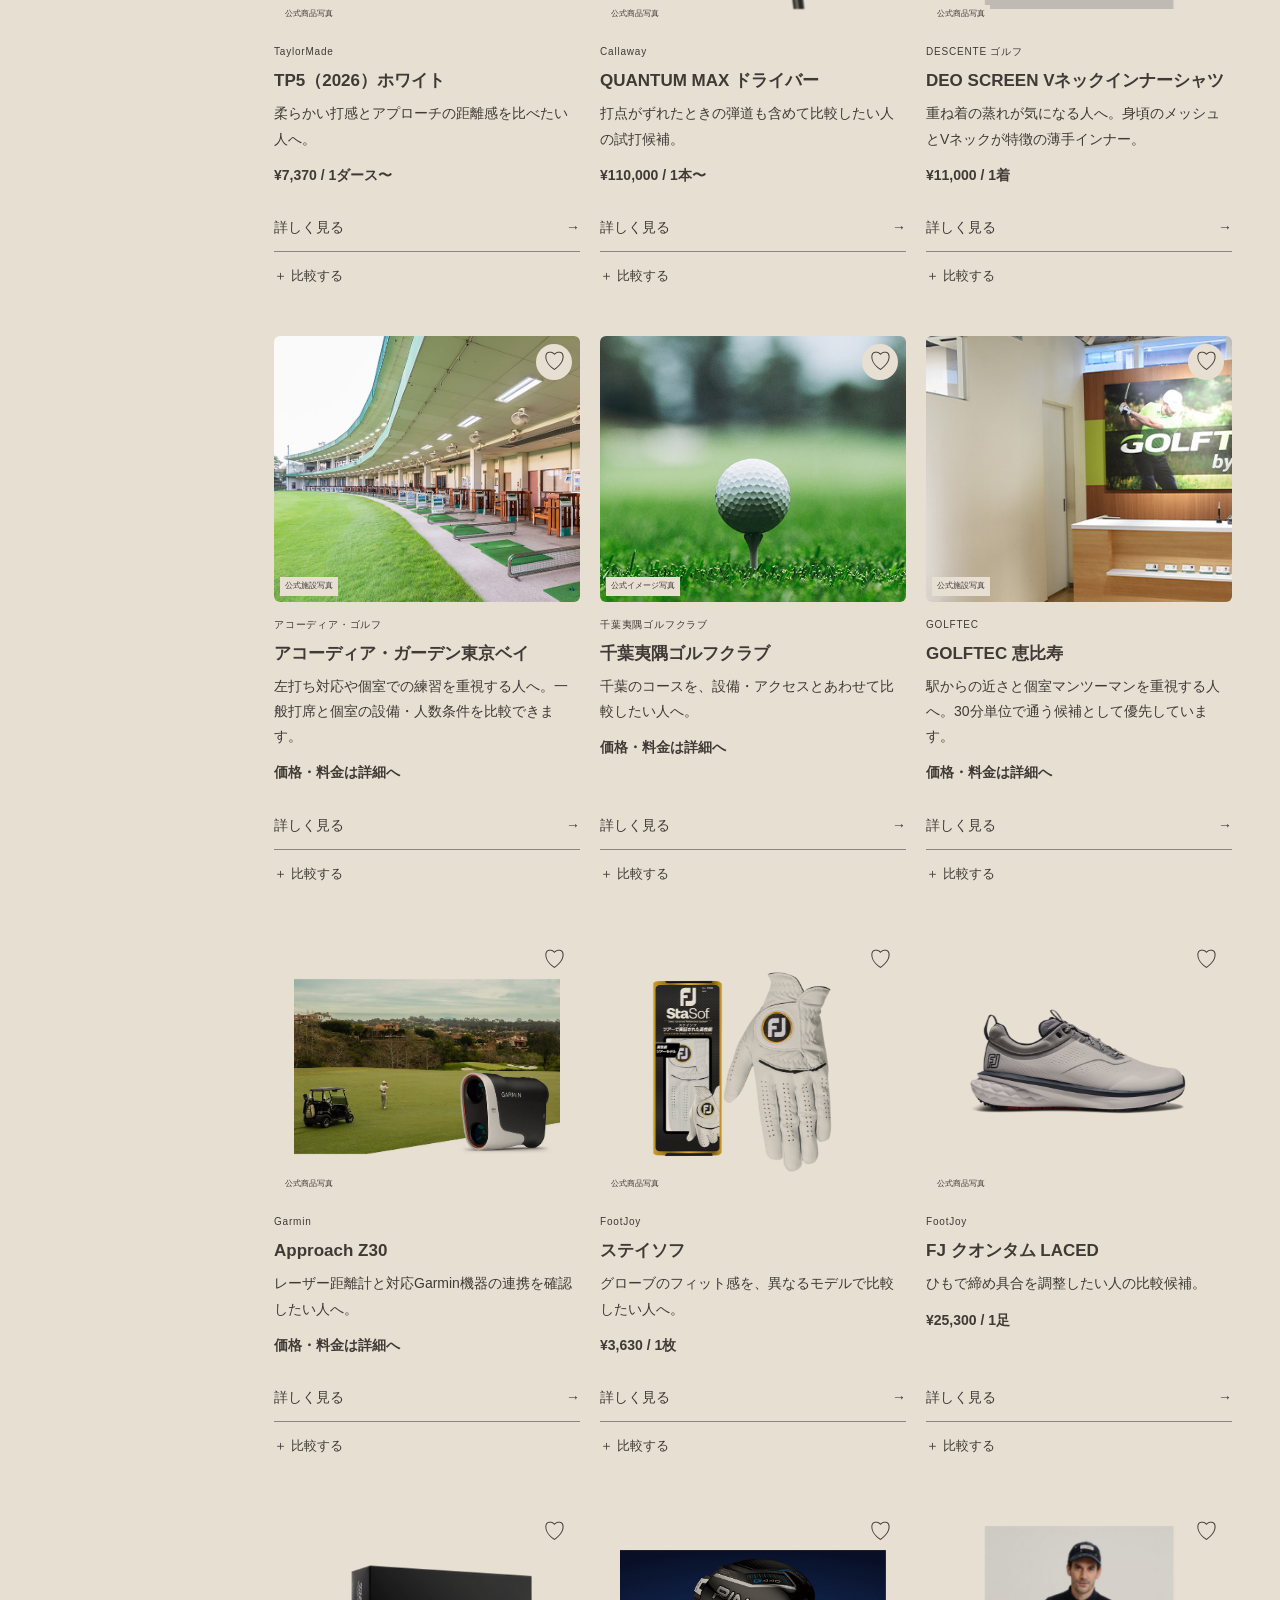
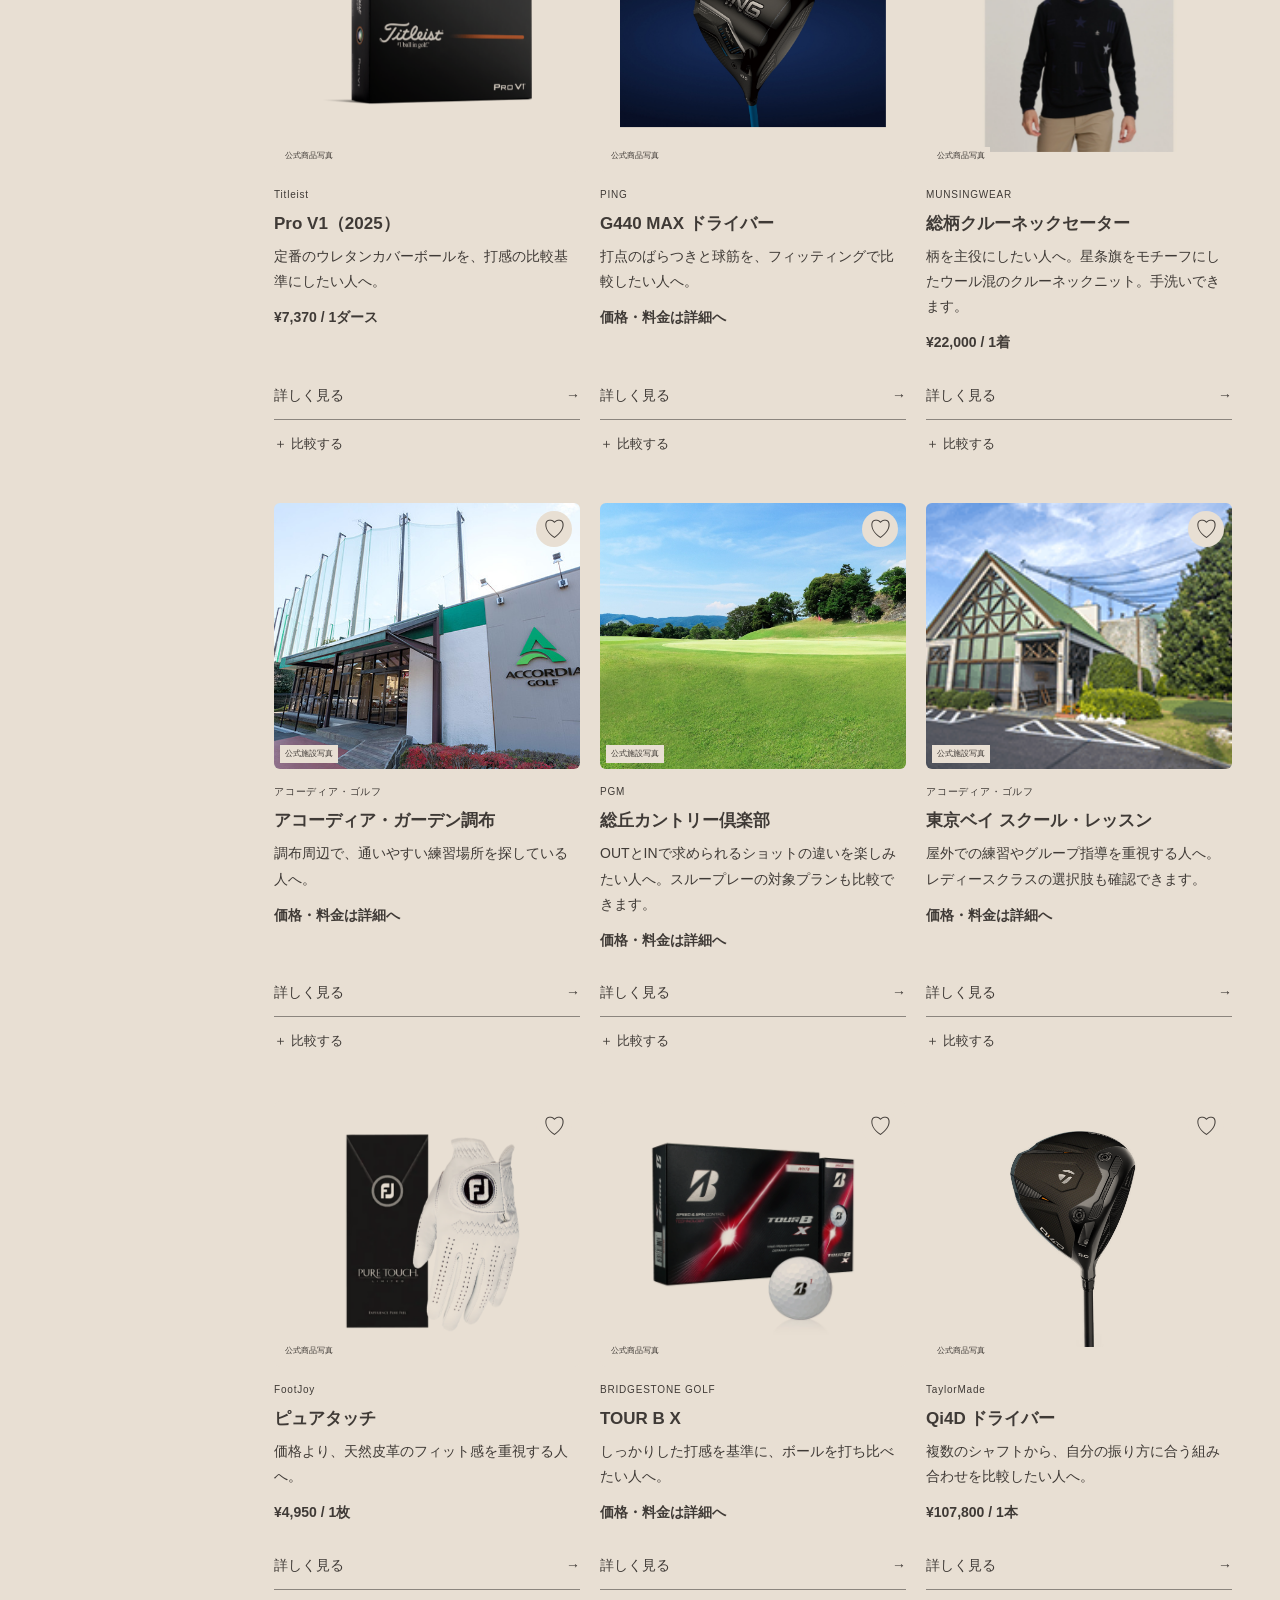
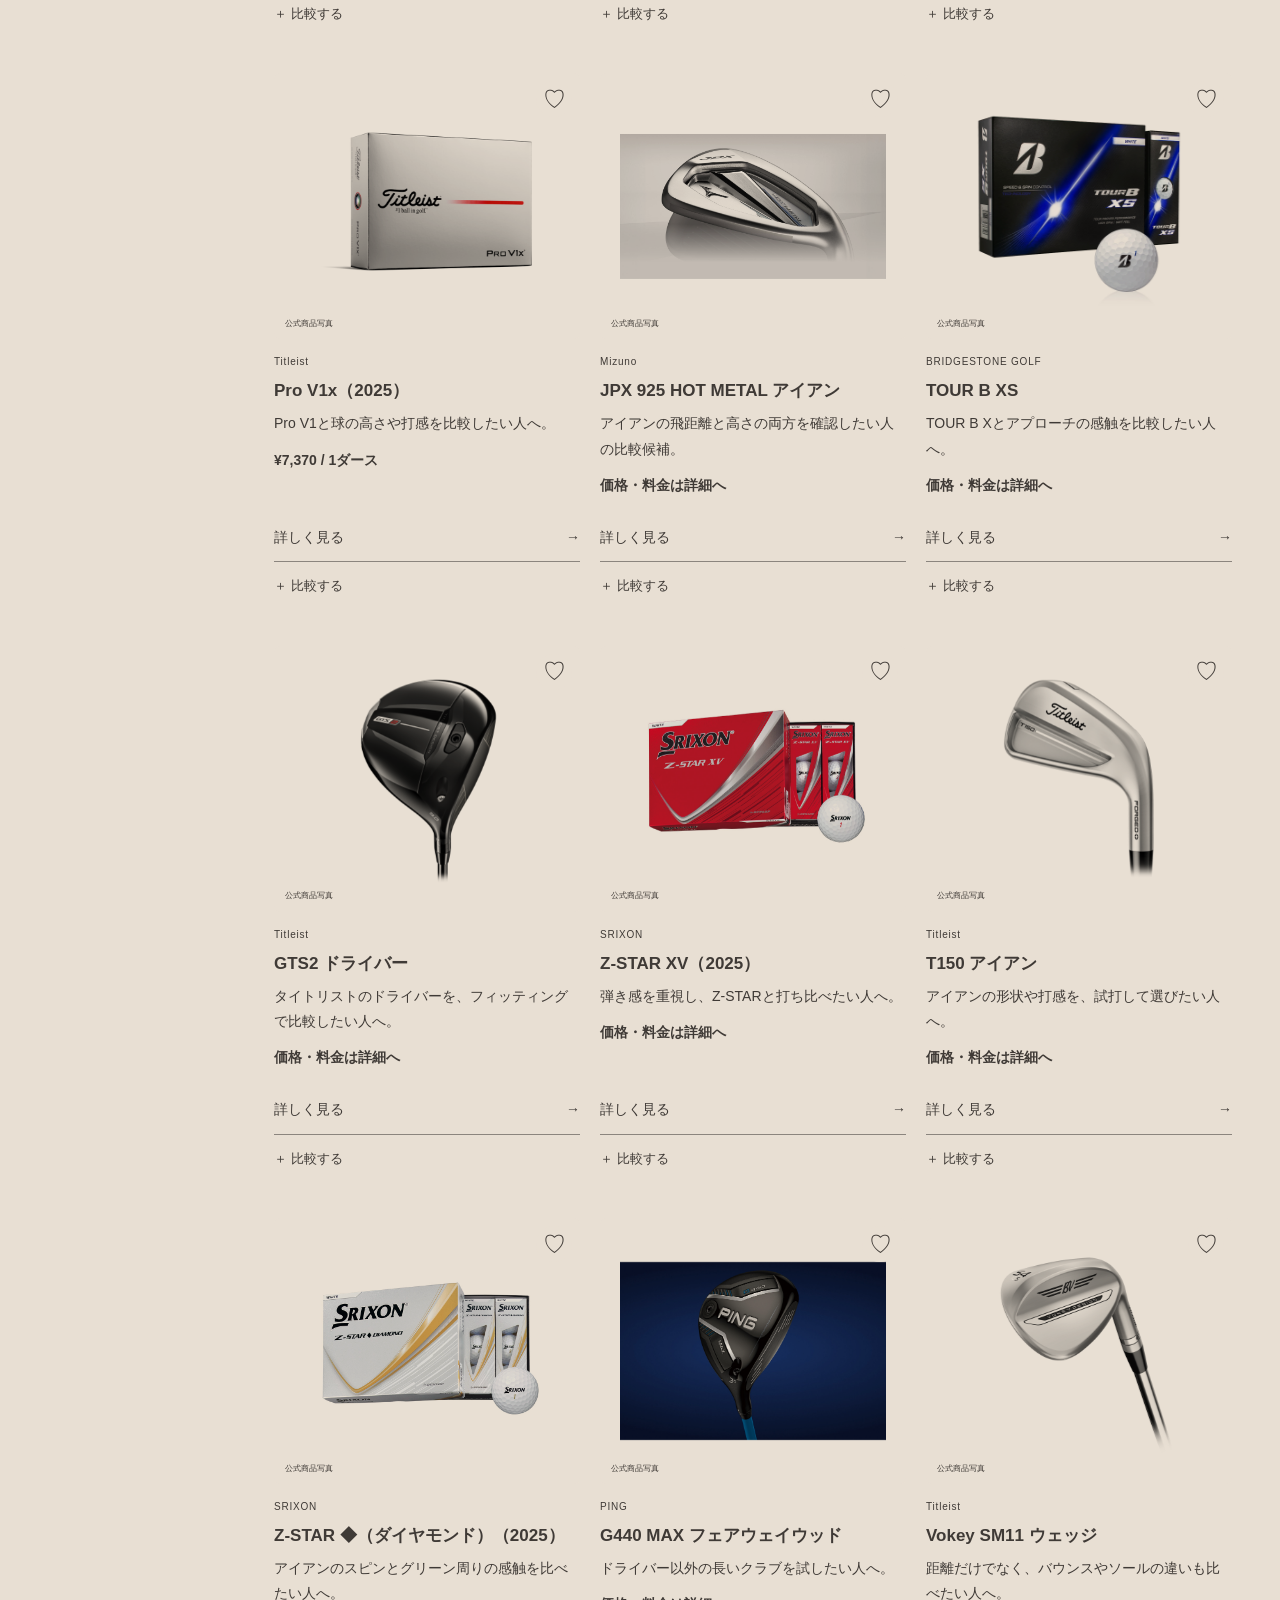
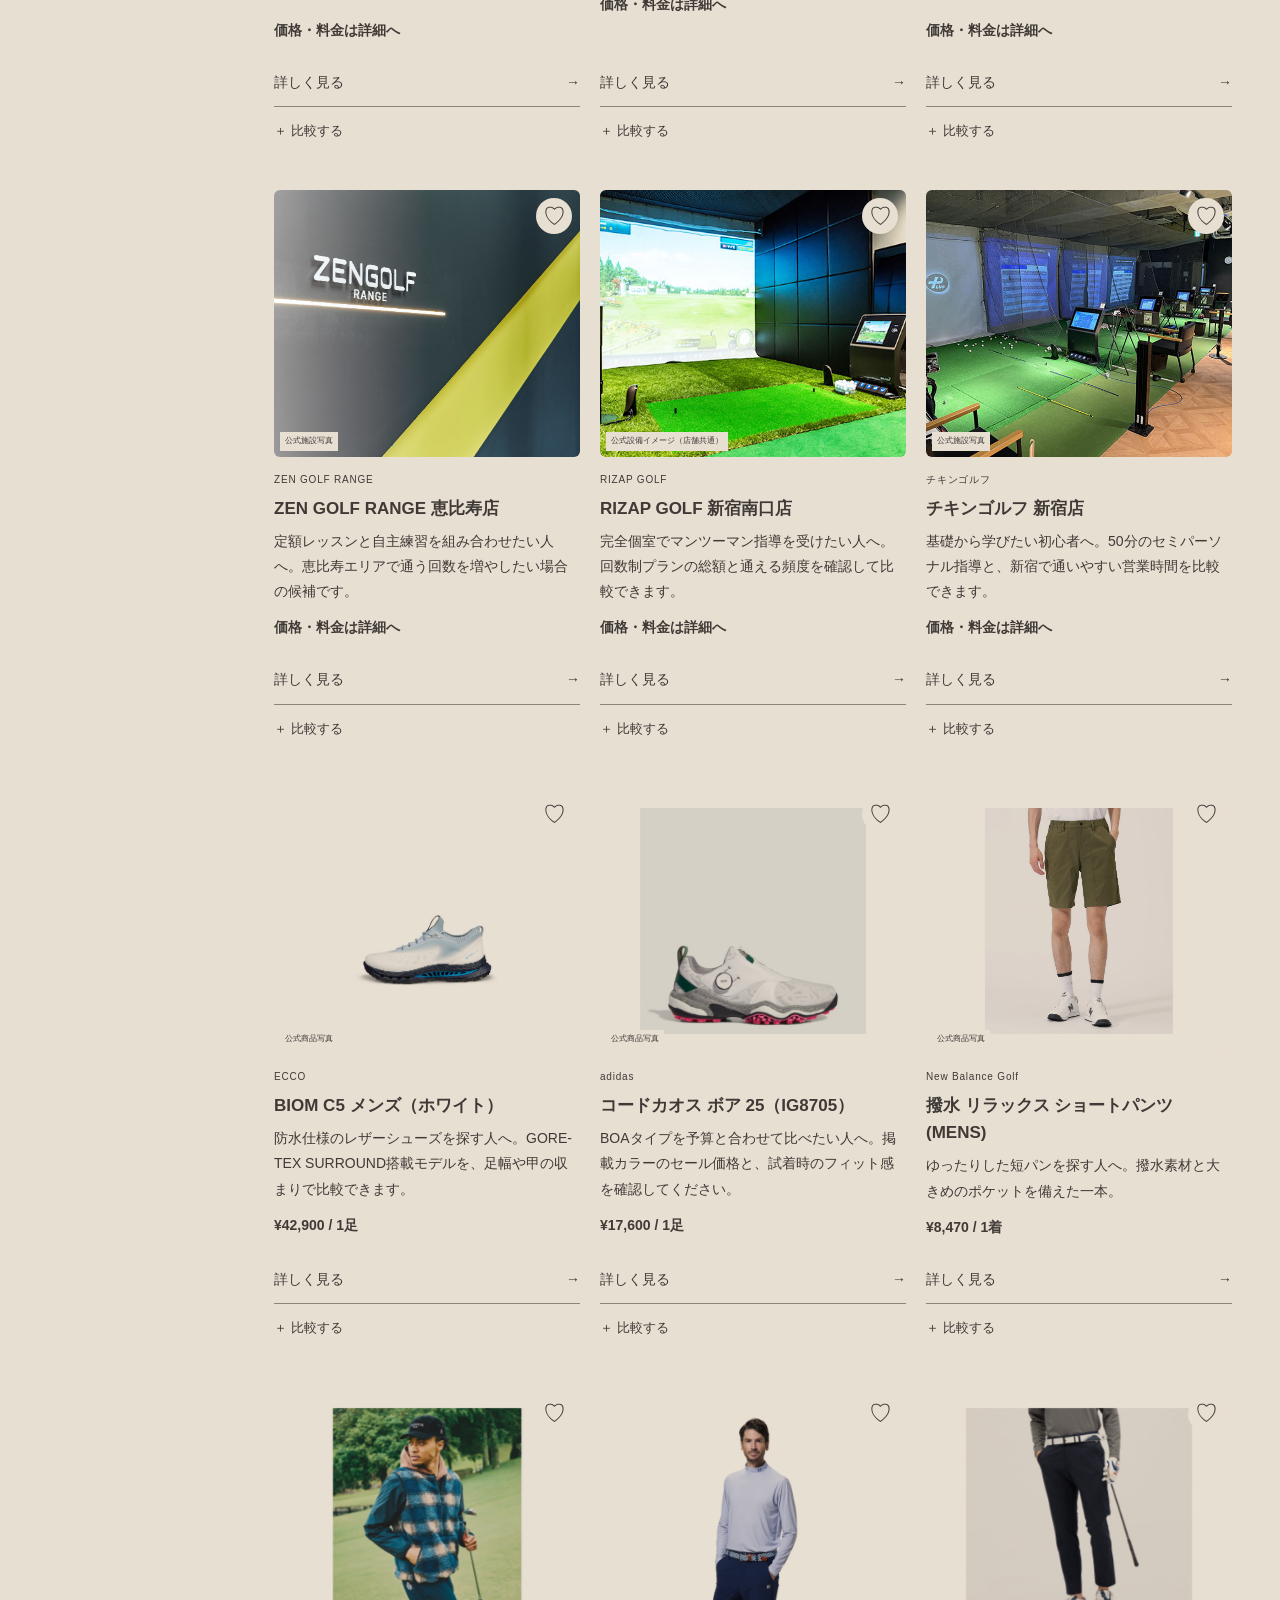
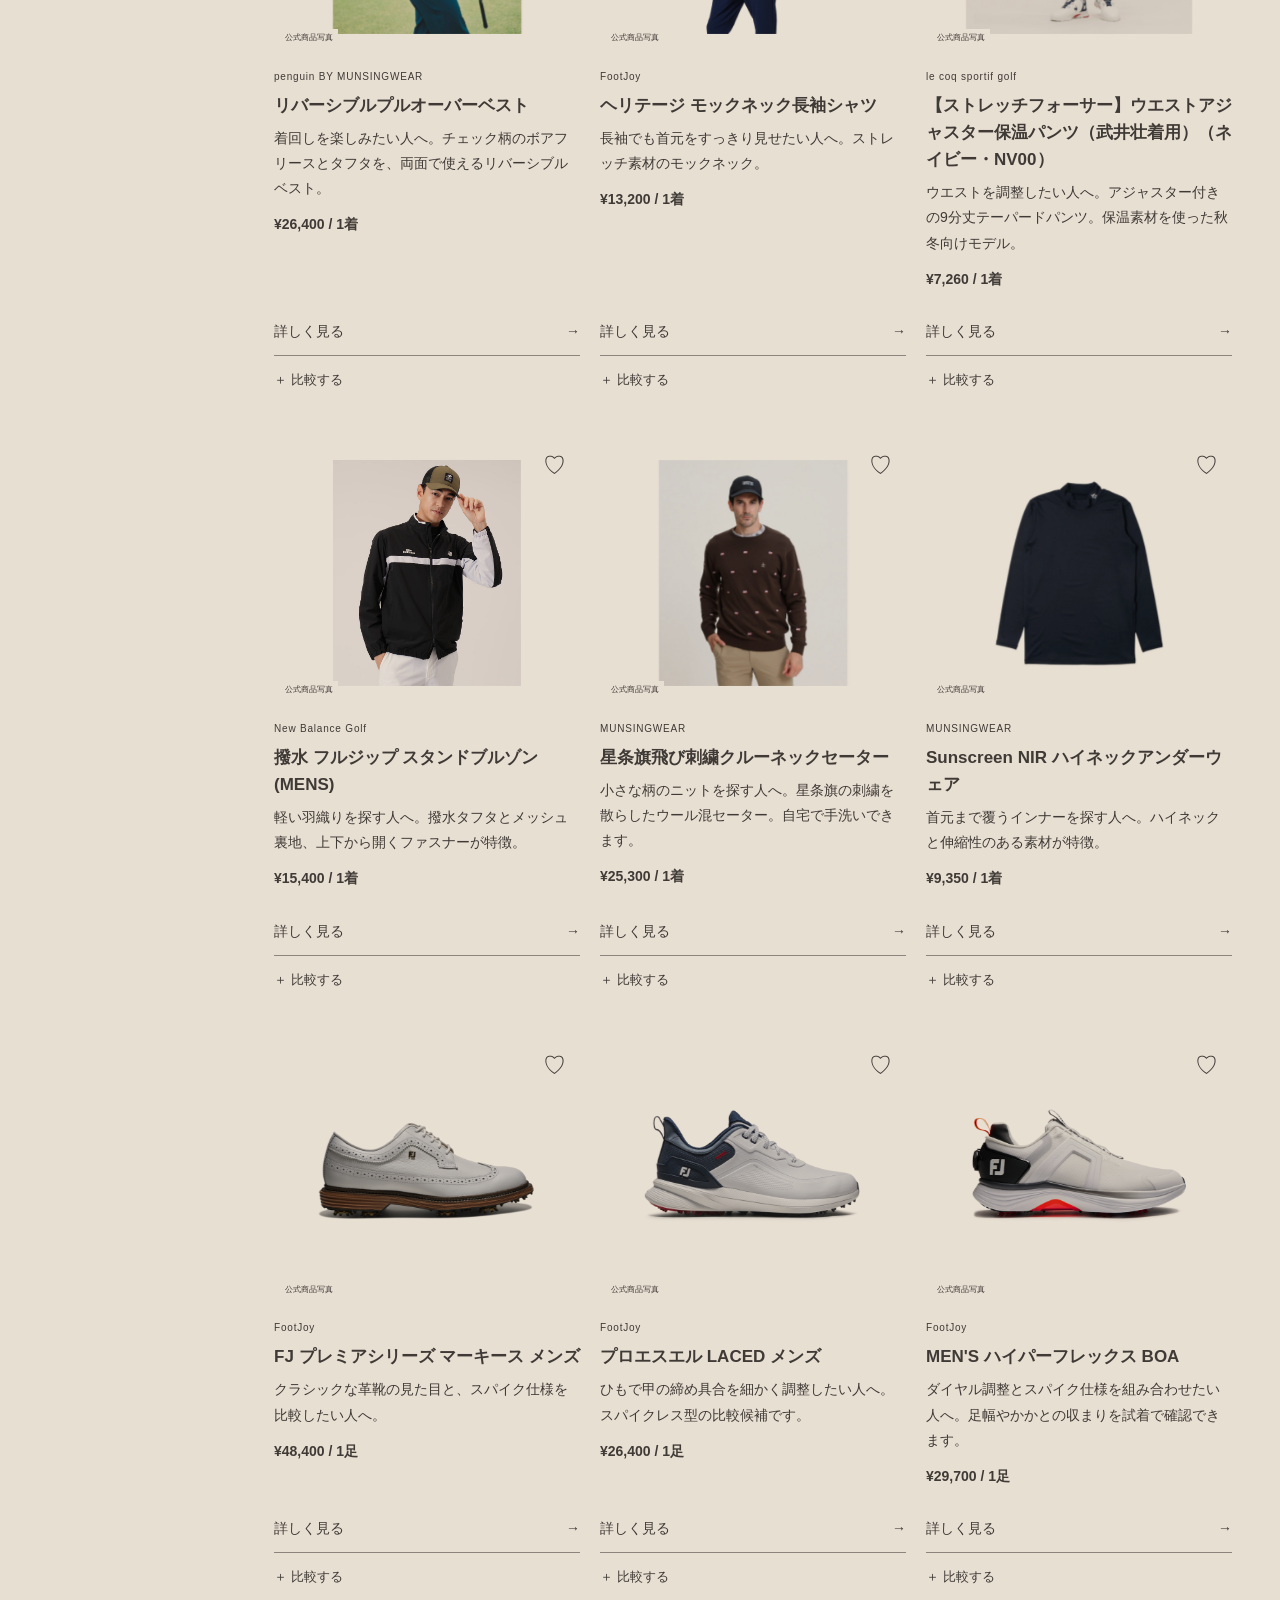
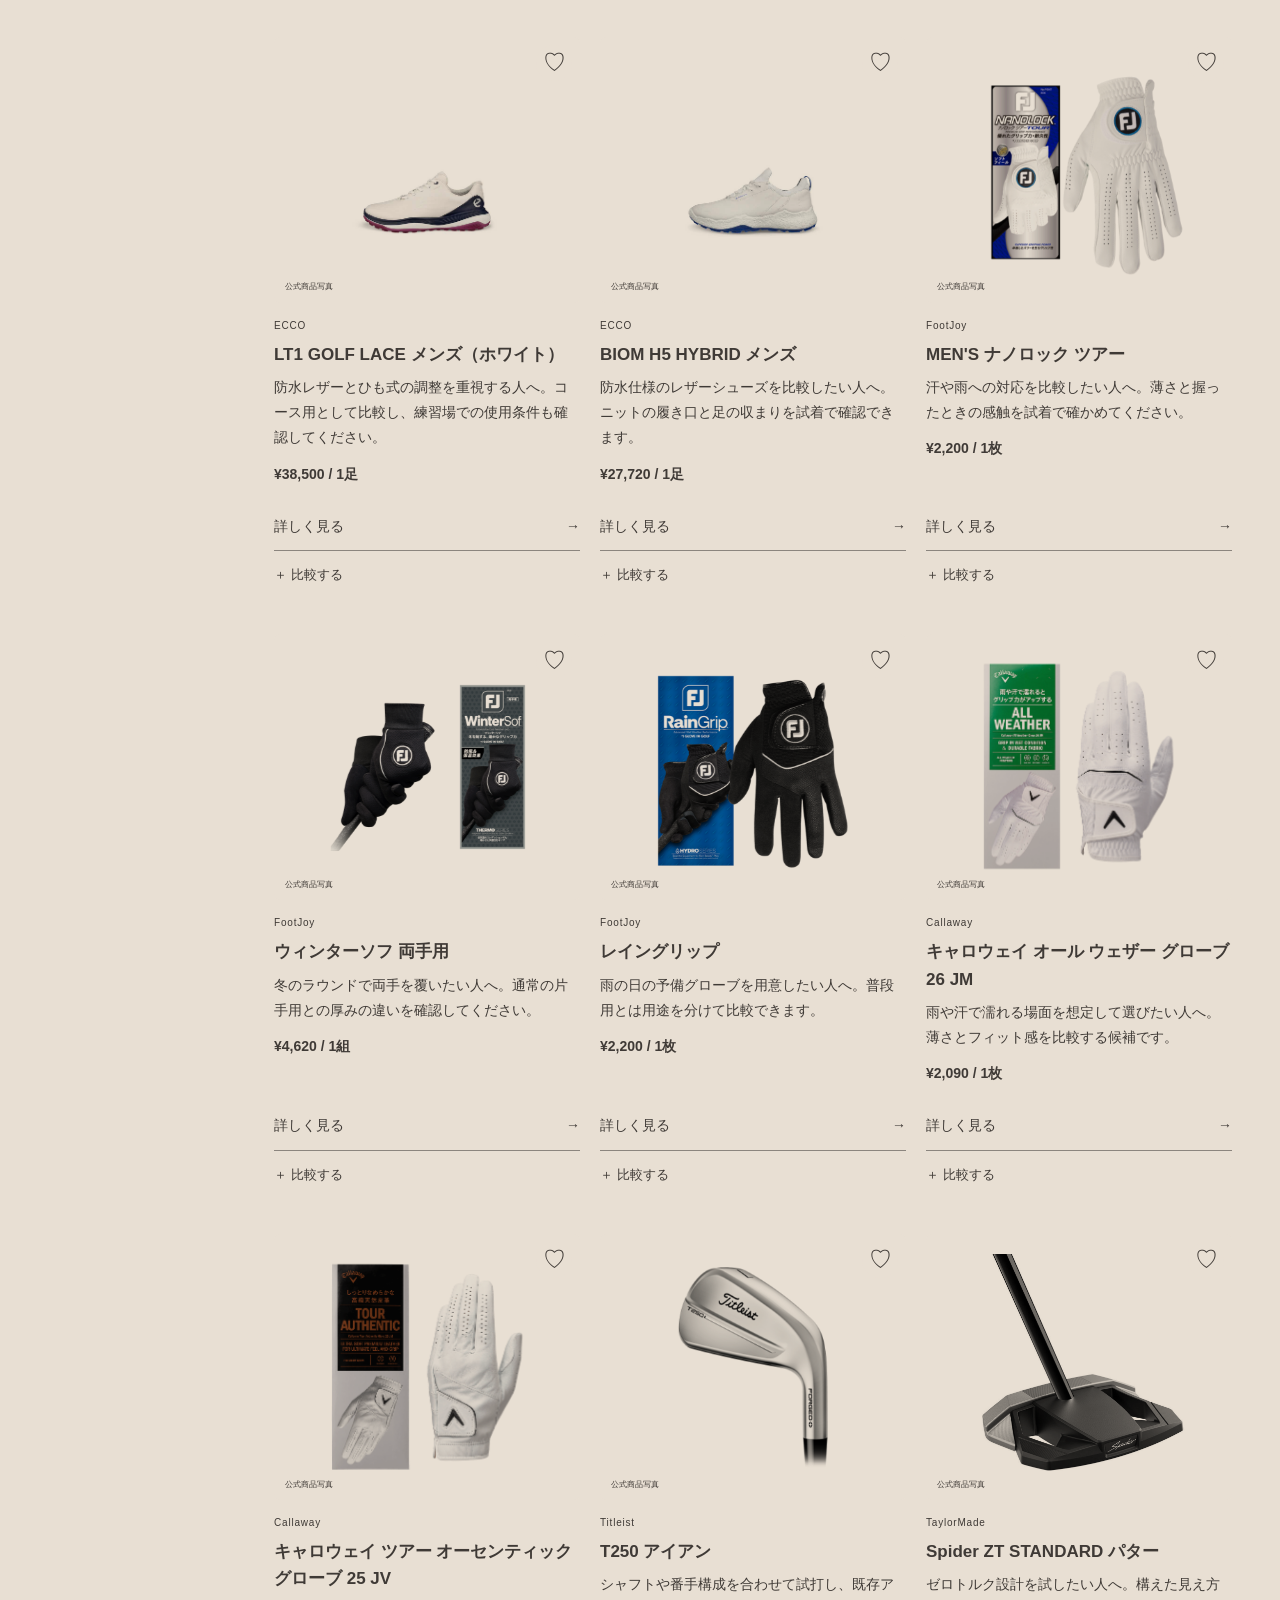
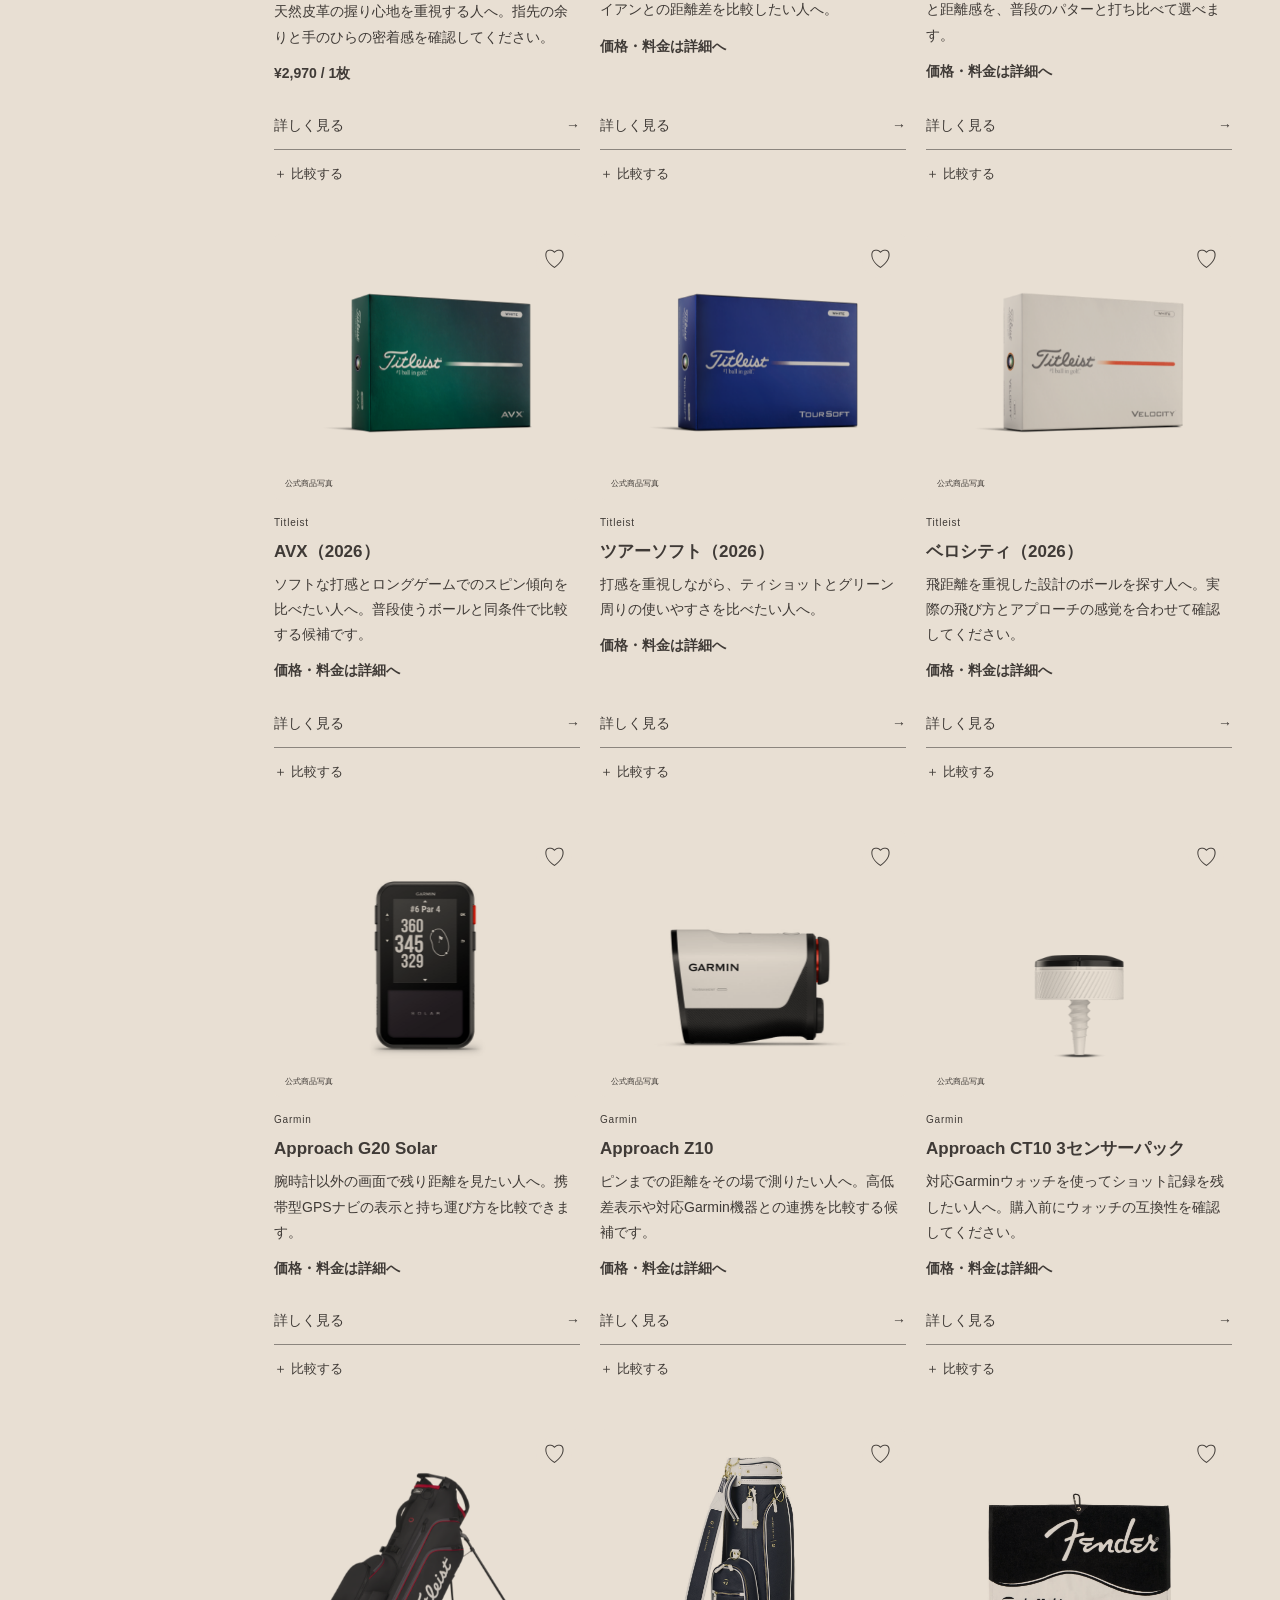
==== commit d15d6a43: "Improve modal keyboard focus handling" ====
--- a/index.html
+++ b/index.html
@@ -16,4 +16,4 @@
 <section id="catalog" class="catalog"><aside><div class="asideTitle">条件から探す <button id="reset">リセット</button></div><p class="filterlabel">カテゴリー</p><div id="sideCategories"></div><label class="filterlabel" for="purpose">選び方・重視すること</label><select id="purpose"><option value="">すべて</option><option>はじめやすさ</option><option>性能を比較</option><option>デザイン</option><option>通いやすさ</option></select><label class="filterlabel" id="budgetLabel" for="budget">予算（商品）</label><select id="budget"><option value="">すべて</option><option value="10000">10,000円以下</option><option value="15000">15,000円以下</option><option value="20000">20,000円以下</option><option value="30000">30,000円以下</option><option value="100000">100,000円以下</option></select><div id="areaWrap"><label class="filterlabel" for="area">エリア</label><select id="area"><option value="">すべて</option><option>東京</option><option>千葉</option></select></div><div class="asideNote">迷ったら、比較から。<p>気になる候補を3件まで並べて、違いを確認できます。</p><button id="helpCompare">比較の使い方 ↗</button></div></aside><div class="results"><div class="audienceCompact"><div class="audienceButtons" role="group" aria-label="メンズ・レディース切り替え"><button type="button" data-audience="men" aria-pressed="true">メンズ<span>MEN</span></button><button type="button" data-audience="women" aria-pressed="false">レディース<span>WOMEN</span></button></div></div><p id="audienceStatus" role="status" aria-live="polite"></p><div class="resulttop"><div><p class="eyebrow" id="resultEn" hidden></p><h2 id="resultTitle">気になるものを見つける</h2></div><select id="sort" aria-label="並べ替え"><option value="edit">おすすめ順（編集部）</option><option value="low">価格が低い順（不明は末尾）</option><option value="high">価格が高い順（不明は末尾）</option><option value="name">名前順</option></select></div><div id="apparelFilters" class="apparelFilters" hidden><label>ウェアの種類<select id="apparelType"><option value="">すべての種類</option></select></label><label>ブランド<select id="apparelBrand"><option value="">すべてのブランド</option></select></label></div><div class="resultsmeta"><span id="count"></span><span>気になる写真を押すと、詳しく見られます。</span></div><details class="catalogNotice"><summary>おすすめの基準・掲載情報</summary><p>公式公開情報をもとに掲載しています。出典・確認日・価格条件は各詳細へ。予算で絞ると、価格が確認できた商品のみ表示します。おすすめ順は、用途・選びやすさ・価格・季節を考慮した編集部の比較提案です。実測や売上の順位ではありません。ゴルフスクールのGOLF GUTSは自社掲載の固定枠として、スクール候補の先頭に表示します。掲載情報は定期的に見直します。価格・在庫・予約条件は各公式サイトでご確認ください。各カードに選ぶ理由を表示しています。メンズ・レディースは商品の掲載仕様に合わせた入口です。共通モデルも含み、クラブの適性は性別だけで決まりません。</p></details><p id="schoolOrderNote" class="sourceMeta" hidden>GOLF GUTSは自社掲載で、スクール候補の先頭固定枠です。他校は公式情報に基づくおすすめ順。メンズは駅近・個別指導、レディースは専用クラスの選択肢を優先した初期表示です。指導の優劣を断定する順位ではありません。</p><div id="chips"></div><div id="grid" class="grid"></div></div></section>
 <section class="journal" id="journal"><div class="intro"><div><p class="eyebrow">はじめる前に、少しだけ。</p><h2>はじめての「どう選ぶ？」</h2></div><span>難しい言葉は、あとで大丈夫。</span></div><div class="articles"><button data-guide="0"><div class="artVisual green">01<span>FIT FIRST.</span></div><small>CLUB / クラブ選び</small><h3>「人気」より「自分に合う」。<br>はじめてのクラブ選び。</h3><p>試打で確かめたい、3つのこと。 ↗</p></button><button data-guide="1"><div class="artVisual cream">02<span>FEEL GOOD.</span></div><small>STYLE / シューズ・ウェア</small><h3>見た目も、動きやすさも。<br>気持ちよく過ごすための選択。</h3><p>サイズ表だけではわからないこと。 ↗</p></button><button data-guide="2"><div class="artVisual photo">03<span>YOUR PLACE.</span></div><small>PLACE / 場所選び</small><h3>続けたくなる場所を、<br>あなたの生活の近くに。</h3><p>体験前に確認するチェックリスト。 ↗</p></button></div></section>
 <section class="finderBanner"><div><h2>まだ、決まっていなくても。</h2><p>3つの質問で、最初に見るポイントを整理できます。</p></div><button id="bannerQuiz">選び方を見てみる →</button></section><section class="manifesto"><p class="eyebrow">LESS CONFUSION. MORE GOLF.</p><h2>ゴルフの楽しさを、<br>選ぶところから。</h2><p>たくさんの選択肢を、あなたの選択に。<br>GOLF GUTSは、道具・場所・学びをつなぐゴルフの入口です。</p><button id="about">このサイトについて ↗</button></section></main>
-<!-- discovery-links --><section class="discoveryRelated"><h2>カテゴリ別の選び方・掲載候補</h2><div class="discoveryLinks"><a href="/guts-base/categories/clubs.html">クラブ</a><a href="/guts-base/categories/balls.html">ゴルフボール</a><a href="/guts-base/categories/shoes.html">ゴルフシューズ</a><a href="/guts-base/categories/gloves.html">ゴルフグローブ</a><a href="/guts-base/categories/apparel.html">ゴルフウェア</a><a href="/guts-base/categories/accessories.html">バッグ・小物</a><a href="/guts-base/categories/schools.html">ゴルフスクール</a><a href="/guts-base/categories/courses.html">ゴルフ場</a><a href="/guts-base/categories/ranges.html">練習場</a></div></section><!-- /discovery-links --><footer><div class="logo">GOLF GUTS<span>DESIGN YOUR GOLF LIFE</span></div><p>公式情報をもとに掲載。購入・予約は各公式サイトへ。<br>写真の出典は各詳細に掲載しています。価格・在庫・空き枠は公式サイトでご確認ください。</p><button id="policy">データとプライバシー</button><small>© 2026 GOLF GUTS</small></footer><div id="compareBar" hidden></div><div id="toast" role="status"></div><dialog id="modal"><button class="close" aria-label="閉じる">×</button><div id="modalBody"></div></dialog><script src="catalog.js"></script><script src="selection.js"></script><script src="app.js"></script><script defer src="/guts-base/guts-analytics.js" data-site="town"></script></body></html>
+<!-- discovery-links --><section class="discoveryRelated"><h2>カテゴリ別の選び方・掲載候補</h2><div class="discoveryLinks"><a href="/guts-base/categories/clubs.html">クラブ</a><a href="/guts-base/categories/balls.html">ゴルフボール</a><a href="/guts-base/categories/shoes.html">ゴルフシューズ</a><a href="/guts-base/categories/gloves.html">ゴルフグローブ</a><a href="/guts-base/categories/apparel.html">ゴルフウェア</a><a href="/guts-base/categories/accessories.html">バッグ・小物</a><a href="/guts-base/categories/schools.html">ゴルフスクール</a><a href="/guts-base/categories/courses.html">ゴルフ場</a><a href="/guts-base/categories/ranges.html">練習場</a></div></section><!-- /discovery-links --><footer><div class="logo">GOLF GUTS<span>DESIGN YOUR GOLF LIFE</span></div><p>公式情報をもとに掲載。購入・予約は各公式サイトへ。<br>写真の出典は各詳細に掲載しています。価格・在庫・空き枠は公式サイトでご確認ください。</p><button id="policy">データとプライバシー</button><small>© 2026 GOLF GUTS</small></footer><div id="compareBar" hidden></div><div id="toast" role="status"></div><dialog id="modal" aria-modal="true"><button class="close" type="button" aria-label="閉じる">×</button><div id="modalBody"></div></dialog><script src="catalog.js"></script><script src="selection.js"></script><script src="app.js"></script><script defer src="/guts-base/guts-analytics.js" data-site="town"></script></body></html>
--- a/style.css
+++ b/style.css
@@ -1,6 +1,6 @@
 :root{--cream:#E8DFD3;--card:#D6C8B6;--ink:#3F3A36;--muted:#8B857E;--green:#4F6B57}*{box-sizing:border-box}html{scroll-behavior:smooth;scroll-padding-top:90px}body{margin:0;background:var(--cream);color:var(--ink);font:15px/1.8 -apple-system,BlinkMacSystemFont,'Noto Sans JP','Hiragino Kaku Gothic ProN',sans-serif}button,input,select{font:inherit;color:inherit}button,a{touch-action:manipulation}button{cursor:pointer;border:0;background:none;text-align:left}button:hover,a:hover{text-decoration:none}button:focus-visible,a:focus-visible,input:focus-visible,select:focus-visible,summary:focus-visible{outline:2px solid var(--green);outline-offset:4px}a{color:inherit}button{transition:background .18s,transform .18s}button:hover{transform:translateY(-1px)}[hidden]{display:none!important}header,main,footer{max-width:1280px;margin:auto;padding-left:48px;padding-right:48px}header{display:flex;justify-content:space-between;align-items:center;height:108px}.logo{text-decoration:none;font:bold 30px/1.1 Arial,sans-serif;letter-spacing:-1px}.logo span{display:block;font-size:9px;letter-spacing:2px;margin-top:9px;font-weight:400}.savehead{font-size:18px;min-height:44px}.savehead span{font-size:13px;margin:0 10px}.savehead b{font-size:12px}nav{display:flex;justify-content:center;gap:36px;position:sticky;top:0;z-index:5;background:var(--cream);border-top:1px solid var(--card);border-bottom:1px solid var(--card)}nav button{font-size:13px;padding:16px 0;white-space:nowrap}nav button.active{box-shadow:inset 0 -2px var(--ink);font-weight:700}main{padding-top:42px}.hero{display:grid;grid-template-columns:1.05fr 1fr;align-items:center;gap:48px;padding:16px 0 42px}.eyebrow{font-size:12px;letter-spacing:1.5px;margin:0 0 16px}.hero h1{font-size:clamp(30px,3.5vw,46px);font-weight:500;line-height:1.6;letter-spacing:1px;margin:0 0 22px}.herocopy>p:not(.eyebrow){font-size:15px;line-height:2;margin:0 0 28px}.primary{display:inline-block;border-radius:5px;background:var(--green);color:var(--cream);padding:16px 22px;font-weight:600;font-size:14px;text-decoration:none}.primary span{margin-left:20px}.herocopy small{display:block;font-size:11px;margin-top:12px}.heroPhoto{margin:0;position:relative;align-self:stretch;min-height:340px;overflow:hidden;border-radius:8px}.heroPhoto img{width:100%;height:100%;object-fit:cover;position:absolute}.heroPhoto figcaption{position:absolute;bottom:0;right:0;background:var(--cream);padding:3px 10px;font-size:9px}.startPaths{display:grid;grid-template-columns:repeat(3,1fr);gap:24px;padding:12px 0 36px;border-bottom:1px solid var(--card)}.startPaths button{padding:20px 0;border-top:1px solid var(--ink)}.startPaths small{display:block;font-size:12px;margin-bottom:7px}.startPaths strong{font-size:17px;font-weight:600;display:flex;justify-content:space-between}.intro{display:flex;justify-content:space-between;align-items:end;gap:20px;margin:60px 0 26px}.intro .eyebrow{margin-bottom:8px}.intro h2,h2{font-size:25px;font-weight:600;line-height:1.6;margin:0}.intro>p,.intro>span{font-size:12px;margin:0}.categoryRail{display:grid;grid-template-columns:repeat(5,1fr);gap:24px 18px}.category{padding:0;min-width:0}.categoryIcon{height:145px;background:var(--card);border-radius:6px;overflow:hidden;padding:14px}.categoryIcon:has(.facilityPhoto){padding:0}.categoryIcon img{width:100%;height:100%;object-fit:contain;transition:transform .25s}.categoryIcon .facilityPhoto{object-fit:cover}.category:hover img{transform:scale(1.06)}.categoryText{position:relative;padding:12px 17px 0 0}.categoryText>span{display:block;font-size:15px;font-weight:700}.categoryText small{font-size:11px;display:block;margin-top:3px}.categoryText b{position:absolute;right:0;top:12px;font-weight:400}.category.active .categoryIcon{outline:2px solid var(--ink);outline-offset:3px}.search{display:flex;align-items:center;border-bottom:1px solid var(--ink);gap:16px;margin:52px 0 36px;padding:12px 0}.search>span{font-size:26px}.search input{flex:1;min-width:0;border:0;background:none;font-size:15px;padding:8px}.search input::placeholder{color:var(--ink)}.search button{font-size:14px;min-height:44px}.catalog{display:grid;grid-template-columns:190px 1fr;gap:36px;scroll-margin-top:20px}.asideTitle{font-size:14px;font-weight:700;display:flex;justify-content:space-between;margin-bottom:20px}.asideTitle button{font-size:11px;text-decoration:underline}.filterlabel{display:block;font-size:12px;margin:22px 0 8px}#sideCategories{display:grid;gap:3px}#sideCategories button{padding:9px 10px;font-size:13px;border-radius:4px;display:flex;justify-content:space-between}#sideCategories button.active{background:var(--card);font-weight:700}#sideCategories small{font-size:11px}select{background:var(--cream);border:1px solid var(--muted);border-radius:4px;padding:10px;font-size:12px;max-width:100%}aside select{width:100%}.asideNote{border-top:1px solid var(--card);margin-top:28px;padding-top:22px;font-size:12px}.asideNote button{text-decoration:underline;padding:0;font-size:11px}.resulttop{display:flex;justify-content:space-between;align-items:center;gap:12px}.resulttop h2{font-size:22px}.resulttop select{max-width:150px}.resultsmeta{display:flex;gap:18px;font-size:11px;flex-wrap:wrap;margin-top:10px}.catalogNotice{margin:14px 0 26px;font-size:11px}.catalogNotice summary{cursor:pointer;text-decoration:underline;text-underline-offset:3px}.catalogNotice p{padding:12px;background:var(--card)}.grid{display:grid;grid-template-columns:repeat(3,minmax(0,1fr));gap:36px 20px}.card{position:relative;min-width:0;display:flex;flex-direction:column}.heart{position:absolute;right:8px;top:8px;border-radius:50%;width:36px;height:36px;background:var(--cream);z-index:2;text-align:center;font-size:23px;line-height:1}.productVisual{position:relative;overflow:hidden;width:100%;aspect-ratio:1.15;display:flex;align-items:center;justify-content:center;background:var(--card);border-radius:6px;padding:20px}.catalogPhoto,.productVisual svg{width:100%;height:100%;object-fit:contain}.productVisual:has(.facilityPhoto){padding:0}.facilityPhoto{object-fit:cover}.sampleLabel{position:absolute;left:6px;bottom:6px;background:var(--cream);padding:2px 5px;font-size:8px}.type{font-size:10px;letter-spacing:.8px;margin:14px 0 6px}.namebtn{padding:0}.namebtn h3{font-size:15px;line-height:1.6;margin:0;font-weight:600}.desc{font-size:12px;margin:7px 0;color:var(--ink)}.price{font-size:13px;font-weight:600;margin:4px 0 16px}.viewDetails{border-bottom:1px solid var(--muted);padding:11px 0;display:flex;justify-content:space-between;font-size:13px;margin-top:auto}.compareToggle{font-size:11px;padding:12px 0}.compareToggle.selected{font-weight:bold}.empty{grid-column:1/-1;text-align:center;padding:60px 20px}.empty button{text-decoration:underline}.journal{border-top:1px solid var(--card);margin-top:70px}.articles{display:grid;grid-template-columns:repeat(3,1fr);gap:28px}.articles>button{padding:0}.artVisual{height:150px;background:var(--card);border-radius:6px;padding:24px;display:flex;justify-content:space-between;align-items:end;font-size:12px}.artVisual span{font:22px Georgia,serif}.articles small{display:block;margin-top:15px;font-size:10px}.articles h3{font-size:17px;font-weight:500;line-height:1.8;margin:8px 0}.articles p{font-size:12px}.finderBanner{display:flex;justify-content:space-between;align-items:center;gap:25px;border-top:1px solid var(--ink);border-bottom:1px solid var(--ink);padding:28px 0;margin-top:64px}.finderBanner h2{font-size:21px}.finderBanner p{font-size:12px;margin:8px 0}.finderBanner button{font-size:14px;text-decoration:underline;white-space:nowrap}.manifesto{text-align:center;padding:70px 0}.manifesto h2{font-size:26px;font-weight:500}.manifesto>p:not(.eyebrow){font-size:13px}.manifesto button{font-size:12px;text-decoration:underline}footer{display:flex;gap:24px;align-items:center;flex-wrap:wrap;border-top:1px solid var(--card);padding-top:32px;padding-bottom:90px}footer .logo{font-size:23px}footer p{font-size:10px;flex:1}footer button,footer small{font-size:10px}dialog{background:var(--cream);color:var(--ink);border:0;border-radius:8px;padding:42px;max-width:860px;width:calc(100% - 32px);max-height:90dvh}dialog::backdrop{background:var(--ink);opacity:.55}.close{position:sticky;float:right;top:0;font-size:29px;line-height:1;background:var(--cream);width:36px;height:36px;text-align:center;z-index:3}dialog h2{margin-bottom:20px;padding-right:24px}dialog p,dialog li{font-size:14px}dialog li{margin-bottom:14px}.detail{display:grid;grid-template-columns:1fr 1fr;gap:30px;margin:24px 0}.detail .productVisual{min-height:230px}.detail h3{margin:0}.detail dl{font-size:13px}.detail dt{font-weight:bold;margin-top:12px}.detail dd{margin-left:0}.sourceMeta{font-size:11px!important}.tag,.guidecheck{background:var(--card);padding:10px;font-size:12px}.externalCta{margin:12px 8px 12px 0}.quizoptions{display:grid;gap:12px;margin:24px 0}.quizoptions button{padding:18px;background:var(--card);border-radius:5px;font-size:15px}.tableWrap{overflow:auto}table{border-collapse:collapse;width:100%;font-size:12px}td,th{border:1px solid var(--card);padding:14px;min-width:150px;text-align:left}th{font-weight:600}.comparePhoto{height:130px}.comparePhoto img,.comparePhoto svg{width:100%;height:100%;object-fit:contain}#compareBar{position:fixed;bottom:18px;left:50%;transform:translateX(-50%);background:var(--ink);color:var(--cream);padding:14px 22px;display:flex;align-items:center;gap:28px;z-index:8;border-radius:7px;font-size:12px}#openCompare{background:var(--cream);color:var(--ink);padding:10px 14px;border-radius:4px;white-space:nowrap}#compareBar .clear{font-size:11px}#toast{position:fixed;bottom:100px;left:50%;transform:translateX(-50%);background:var(--ink);color:var(--cream);padding:12px 24px;z-index:20;display:none}#toast.show{display:block}#chips button{font-size:12px;background:var(--card);margin:0 8px 18px 0;padding:5px 10px}
 @media(max-width:960px){header,main,footer{padding-left:28px;padding-right:28px}.hero{gap:24px}.hero h1{font-size:33px}.categoryRail{grid-template-columns:repeat(3,1fr)}.categoryIcon{height:180px}.catalog{grid-template-columns:150px 1fr;gap:22px}.grid{grid-template-columns:repeat(2,minmax(0,1fr))}.startPaths strong{font-size:14px}nav{gap:24px}}
-@media(max-width:600px){html{scroll-padding-top:65px}body{font-size:14px}header,main,footer{padding-left:20px;padding-right:20px}header{height:82px}.logo{font-size:25px}.logo span{font-size:7px}.savehead span{font-size:11px;margin:0 4px}nav{justify-content:flex-start;overflow-x:auto;padding:0 20px;gap:24px}nav button{font-size:12px;min-height:50px}main{padding-top:26px}.hero{grid-template-columns:1fr;gap:24px;padding:0 0 26px}.hero h1{font-size:31px;line-height:1.55;margin-bottom:16px}.hero .eyebrow{font-size:11px;margin-bottom:12px}.herocopy>p:not(.eyebrow){font-size:13px;margin-bottom:20px}.primary{font-size:13px;padding:14px 18px}.herocopy small{font-size:10px}.heroPhoto{min-height:170px;height:170px}.heroPhoto figcaption{font-size:8px}.startPaths{grid-template-columns:1fr;gap:0;padding-bottom:20px}.startPaths button{padding:14px 0}.startPaths small{font-size:11px;margin-bottom:3px}.startPaths strong{font-size:15px}.intro{display:block;margin-top:38px;margin-bottom:20px}.intro h2{font-size:23px}.intro>p,.intro>span{display:block;margin-top:8px;font-size:11px}.categoryRail{grid-template-columns:repeat(2,minmax(0,1fr));gap:22px 14px}.categoryIcon{height:135px}.categoryText>span{font-size:14px}.categoryText small{font-size:10px}.search{margin-top:36px;margin-bottom:26px;gap:8px}.search input{font-size:13px}.catalog{display:flex;flex-direction:column;gap:24px}aside{display:grid;grid-template-columns:repeat(2,minmax(0,1fr));gap:8px 12px}aside .asideTitle{grid-column:1/-1;margin:0}aside>.filterlabel{margin:4px 0 0}aside>.filterlabel:first-of-type,#sideCategories,.asideNote{display:none}aside>label[for=purpose]{grid-column:1;grid-row:2}aside>label[for=budget]{grid-column:2;grid-row:2}#purpose{grid-column:1;grid-row:3}#budget{grid-column:2;grid-row:3}#areaWrap{grid-column:1/-1;display:flex;align-items:center;gap:15px}#areaWrap label{margin:0;white-space:nowrap}#areaWrap select{flex:1}select{min-height:44px}.resulttop h2{font-size:19px}.resulttop select{font-size:10px;max-width:125px}.resultsmeta{gap:8px;font-size:10px}.catalogNotice{margin-bottom:20px}.grid{gap:28px 14px}.productVisual{padding:15px;aspect-ratio:1}.type{font-size:9px;letter-spacing:0}.namebtn h3{font-size:13px}.desc{font-size:10px}.price{font-size:11px;margin-bottom:10px}.sampleLabel{font-size:7px}.heart{width:32px;height:32px;font-size:21px;right:5px;top:5px}.viewDetails{font-size:12px;min-height:44px}.compareToggle{min-height:44px;font-size:10px}.journal{margin-top:45px}.articles{grid-template-columns:1fr;gap:25px}.articles>button{display:grid;grid-template-columns:100px 1fr;column-gap:16px}.artVisual{grid-row:1/4;height:130px;display:block;padding:12px}.artVisual span{display:block;font-size:16px;margin-top:28px}.articles small{margin:0;font-size:9px}.articles h3{font-size:14px;margin:5px 0}.articles p{font-size:10px;margin:0}.finderBanner{display:block;margin-top:40px}.finderBanner h2{font-size:20px}.finderBanner button{padding:10px 0;font-size:13px}.manifesto{padding:44px 0}.manifesto h2{font-size:23px}.manifesto>p:not(.eyebrow){font-size:11px}footer{gap:18px}footer p{flex-basis:100%;margin:0}dialog{padding:24px 20px}dialog h2{font-size:21px}.detail{grid-template-columns:1fr;gap:18px}.detail .productVisual{min-height:0;max-height:260px}.externalCta{display:block}#compareBar{width:calc(100% - 24px);gap:10px;padding:12px;font-size:10px;justify-content:space-between;bottom:12px}#openCompare{font-size:11px;padding:10px}#compareBar .clear{font-size:10px}}
+@media(max-width:600px){html{scroll-padding-top:65px}body{font-size:14px}header,main,footer{padding-left:20px;padding-right:20px}header{height:82px}.logo{font-size:25px}.logo span{font-size:7px}.savehead span{font-size:11px;margin:0 4px}nav{justify-content:flex-start;overflow-x:auto;padding:0 20px;gap:24px}nav button{font-size:12px;min-height:50px}main{padding-top:26px}.hero{grid-template-columns:1fr;gap:24px;padding:0 0 26px}.hero h1{font-size:31px;line-height:1.55;margin-bottom:16px}.hero .eyebrow{font-size:11px;margin-bottom:12px}.herocopy>p:not(.eyebrow){font-size:13px;margin-bottom:20px}.primary{font-size:13px;padding:14px 18px}.herocopy small{font-size:10px}.heroPhoto{min-height:170px;height:170px}.heroPhoto figcaption{font-size:8px}.startPaths{grid-template-columns:1fr;gap:0;padding-bottom:20px}.startPaths button{padding:14px 0}.startPaths small{font-size:11px;margin-bottom:3px}.startPaths strong{font-size:15px}.intro{display:block;margin-top:38px;margin-bottom:20px}.intro h2{font-size:23px}.intro>p,.intro>span{display:block;margin-top:8px;font-size:11px}.categoryRail{grid-template-columns:repeat(2,minmax(0,1fr));gap:22px 14px}.categoryIcon{height:135px}.categoryText>span{font-size:14px}.categoryText small{font-size:10px}.search{margin-top:36px;margin-bottom:26px;gap:8px}.search input{font-size:13px}.catalog{display:flex;flex-direction:column;gap:24px}aside{display:grid;grid-template-columns:repeat(2,minmax(0,1fr));gap:8px 12px}aside .asideTitle{grid-column:1/-1;margin:0}aside>.filterlabel{margin:4px 0 0}#sideCategories,.asideNote{display:none}aside>label[for=purpose]{grid-column:1;grid-row:2}aside>label[for=budget]{grid-column:2;grid-row:2}#purpose{grid-column:1;grid-row:3}#budget{grid-column:2;grid-row:3}#areaWrap{grid-column:1/-1;display:flex;align-items:center;gap:15px}#areaWrap label{margin:0;white-space:nowrap}#areaWrap select{flex:1}select{min-height:44px}.resulttop h2{font-size:19px}.resulttop select{font-size:10px;max-width:125px}.resultsmeta{gap:8px;font-size:10px}.catalogNotice{margin-bottom:20px}.grid{gap:28px 14px}.productVisual{padding:15px;aspect-ratio:1}.type{font-size:9px;letter-spacing:0}.namebtn h3{font-size:13px}.desc{font-size:10px}.price{font-size:11px;margin-bottom:10px}.sampleLabel{font-size:7px}.heart{width:32px;height:32px;font-size:21px;right:5px;top:5px}.viewDetails{font-size:12px;min-height:44px}.compareToggle{min-height:44px;font-size:10px}.journal{margin-top:45px}.articles{grid-template-columns:1fr;gap:25px}.articles>button{display:grid;grid-template-columns:100px 1fr;column-gap:16px}.artVisual{grid-row:1/4;height:130px;display:block;padding:12px}.artVisual span{display:block;font-size:16px;margin-top:28px}.articles small{margin:0;font-size:9px}.articles h3{font-size:14px;margin:5px 0}.articles p{font-size:10px;margin:0}.finderBanner{display:block;margin-top:40px}.finderBanner h2{font-size:20px}.finderBanner button{padding:10px 0;font-size:13px}.manifesto{padding:44px 0}.manifesto h2{font-size:23px}.manifesto>p:not(.eyebrow){font-size:11px}footer{gap:18px}footer p{flex-basis:100%;margin:0}dialog{padding:24px 20px}dialog h2{font-size:21px}.detail{grid-template-columns:1fr;gap:18px}.detail .productVisual{min-height:0;max-height:260px}.externalCta{display:block}#compareBar{width:calc(100% - 24px);gap:10px;padding:12px;font-size:10px;justify-content:space-between;bottom:12px}#openCompare{font-size:11px;padding:10px}#compareBar .clear{font-size:10px}}
 @media(prefers-reduced-motion:reduce){html{scroll-behavior:auto}*{transition:none!important}}
 
 /* Category-first entry: clear labels and generous tap targets. */
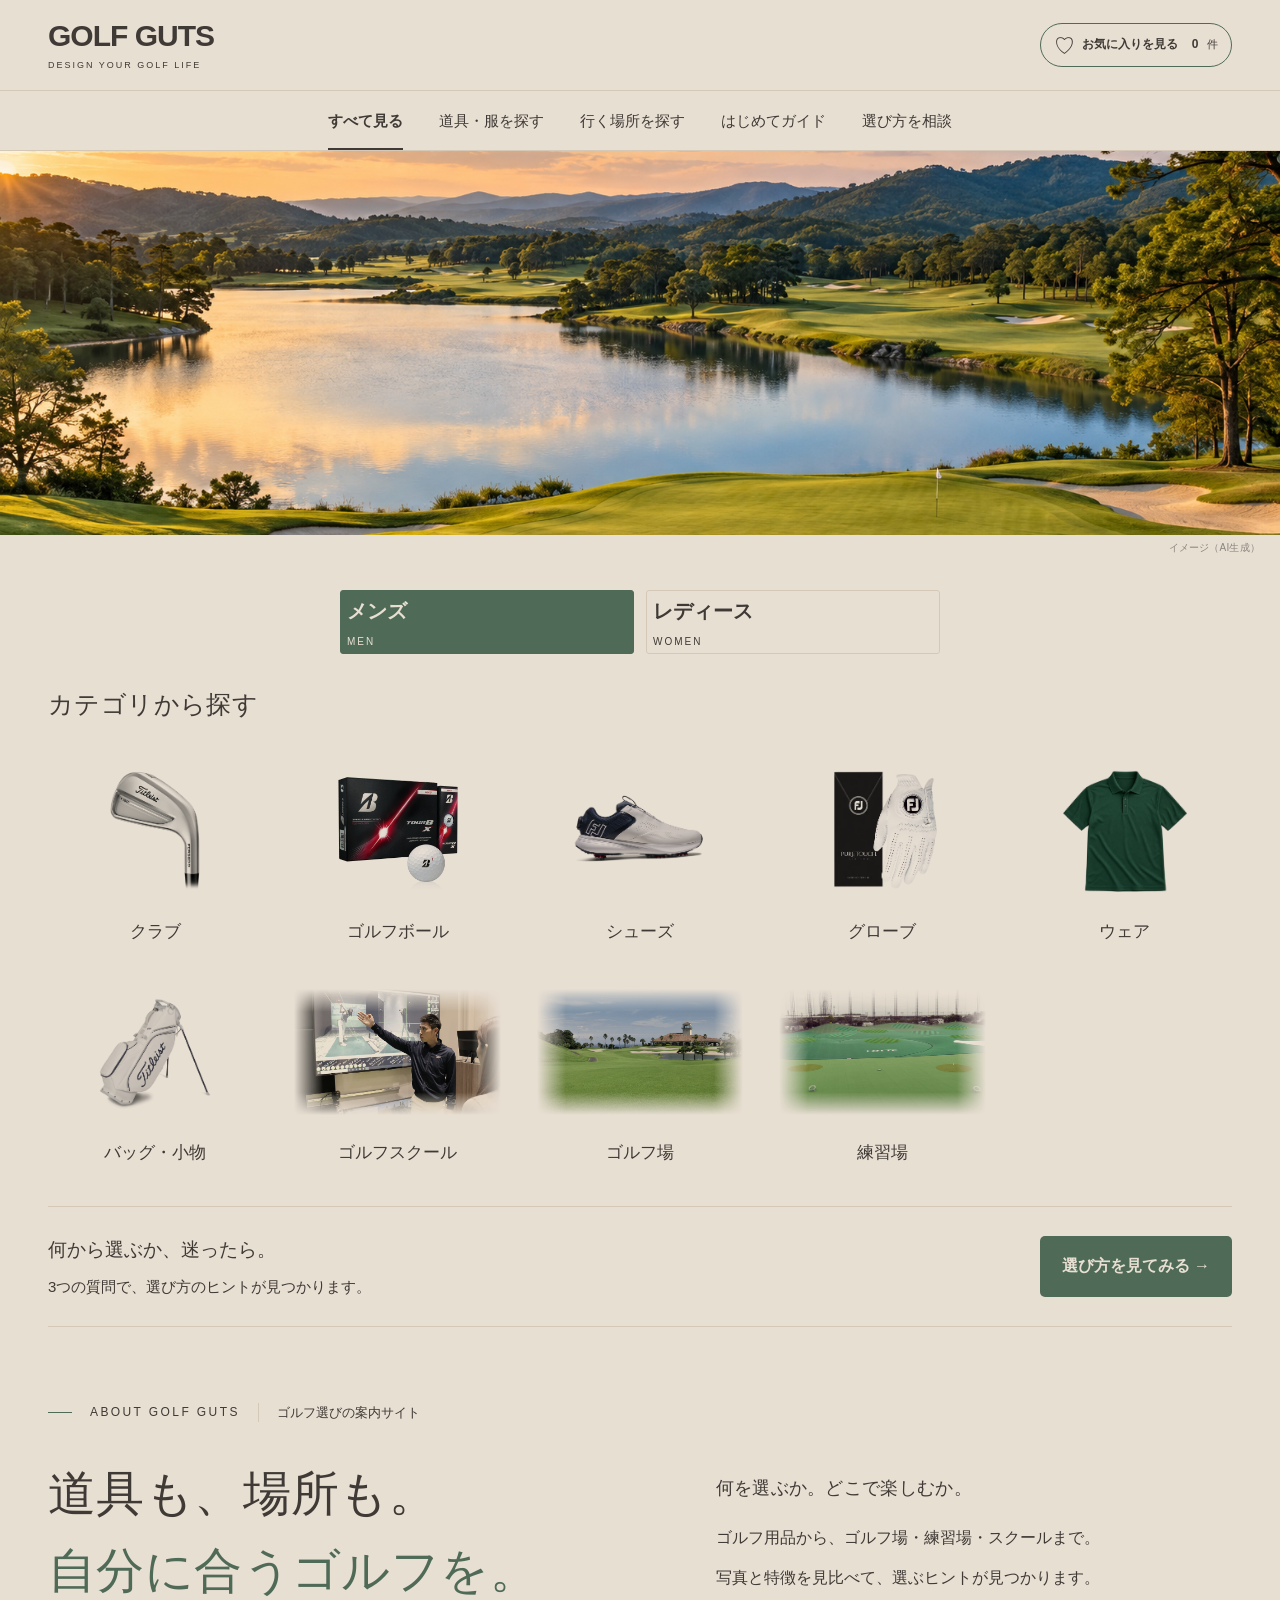
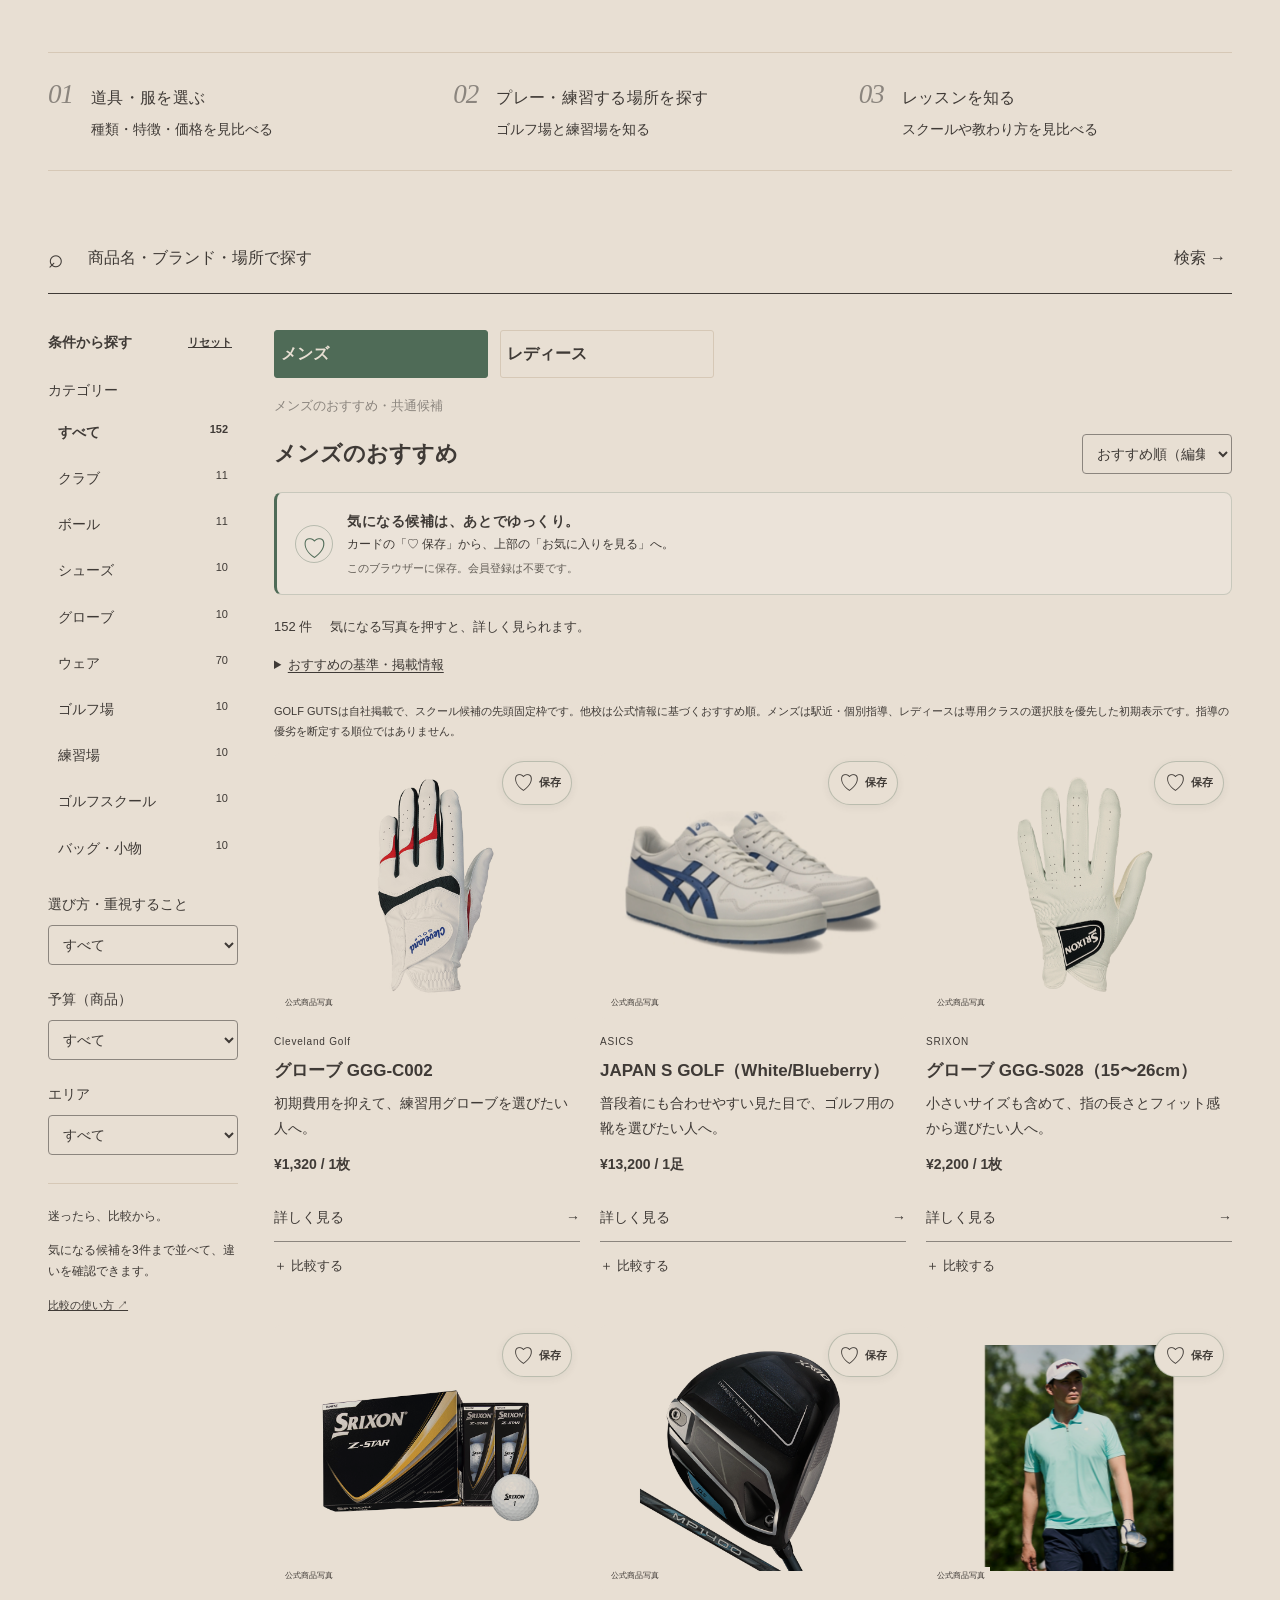
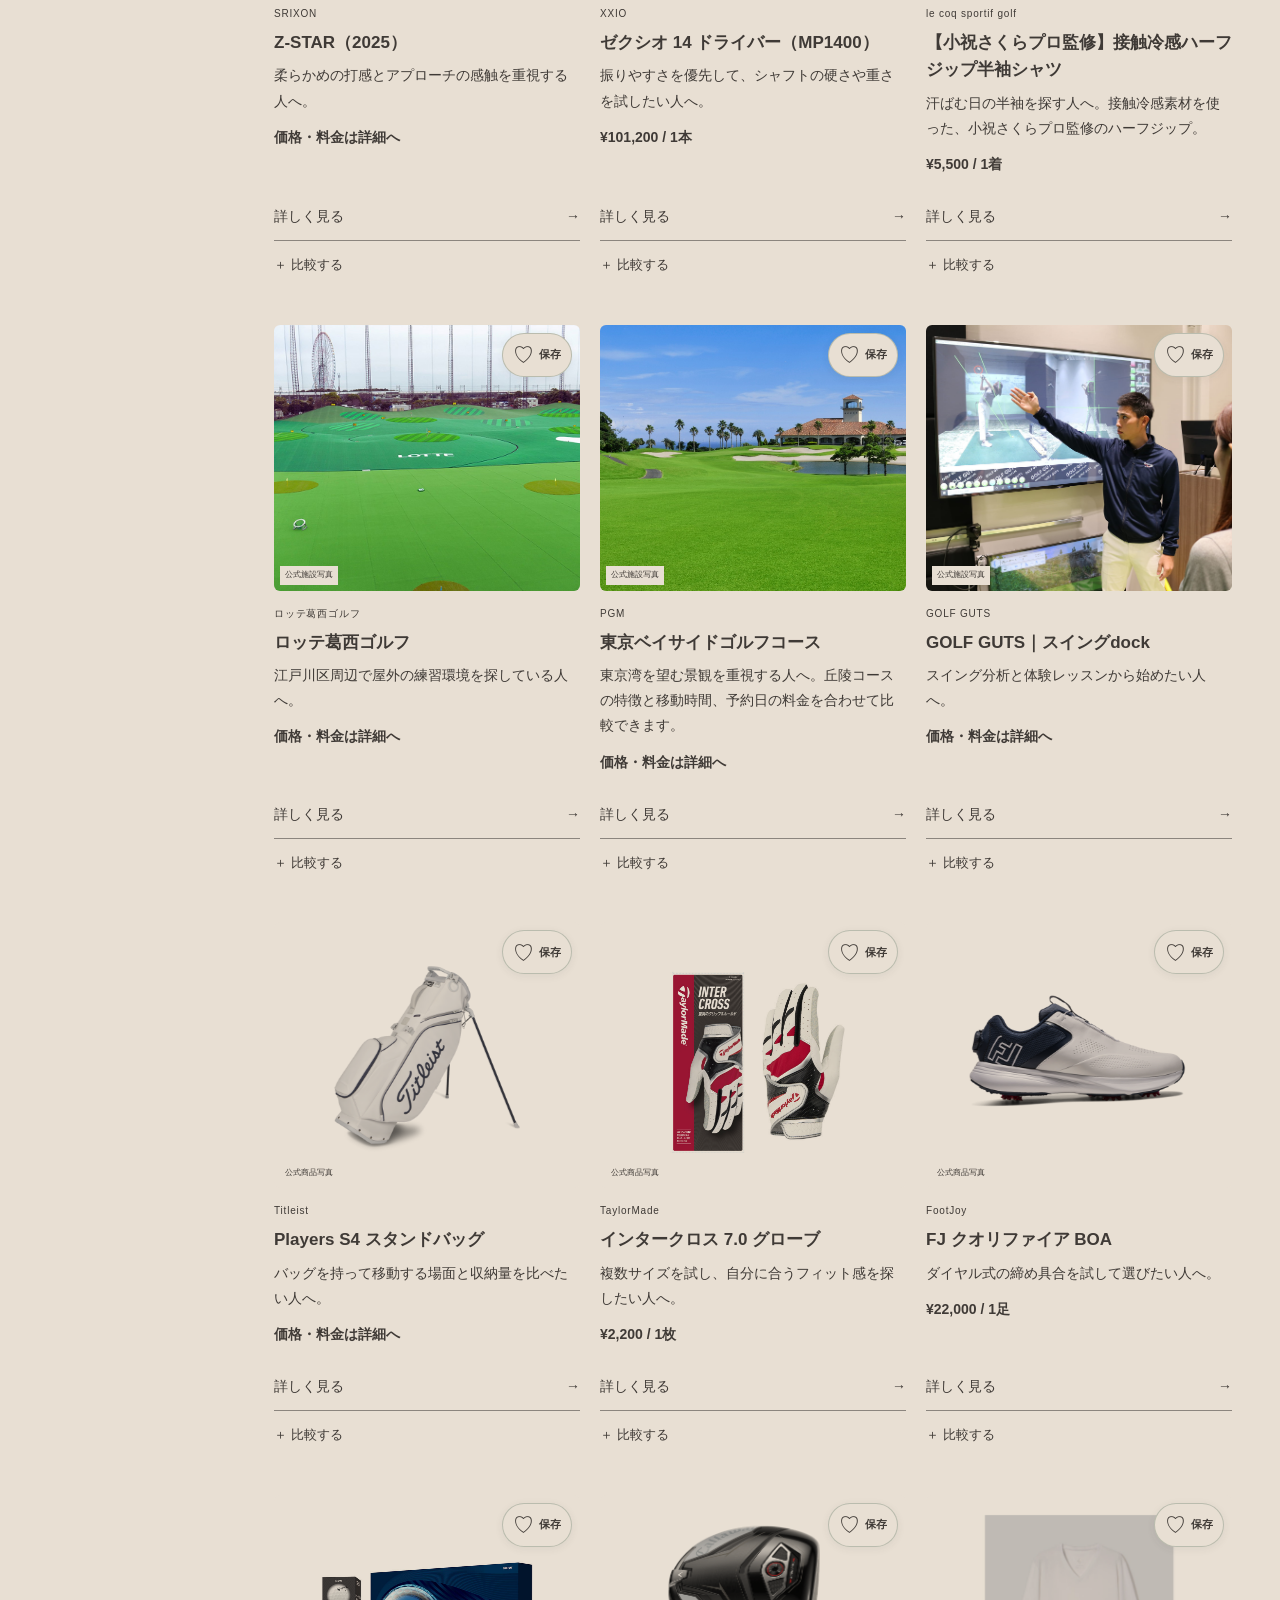
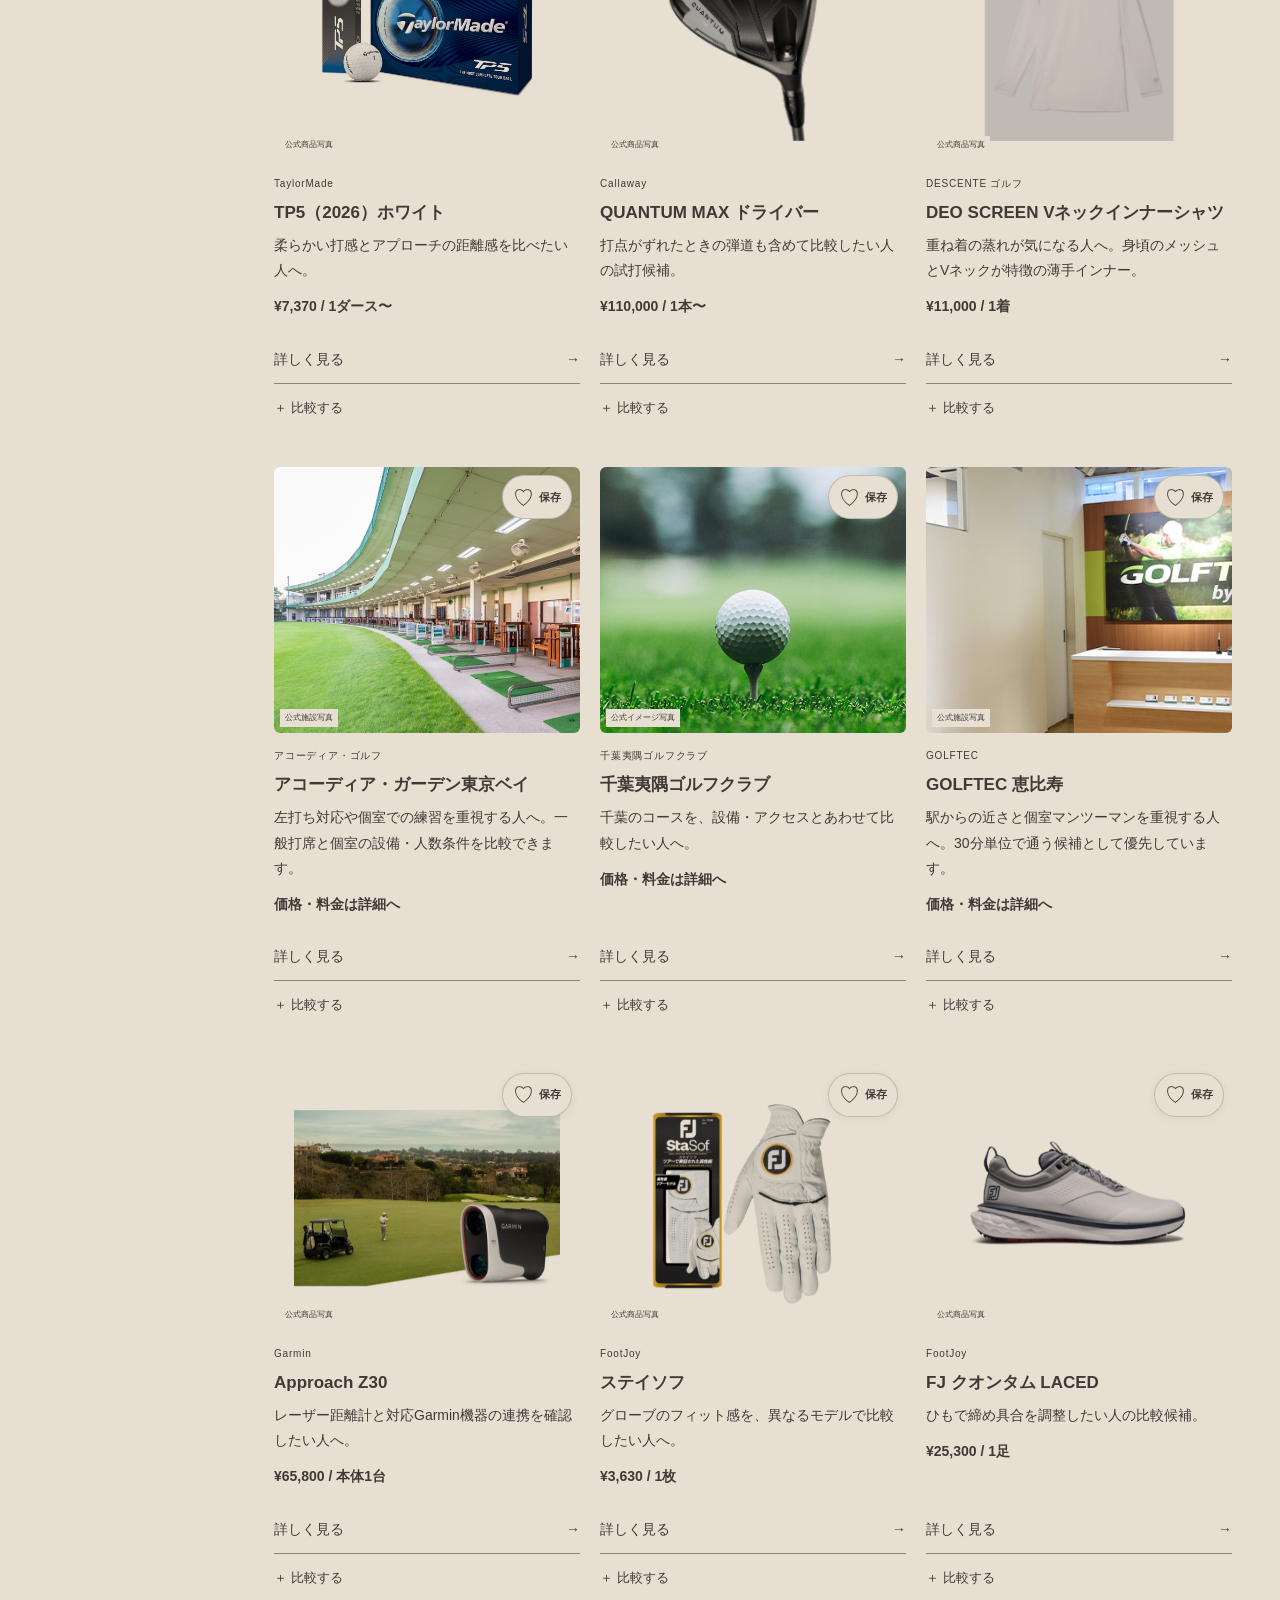
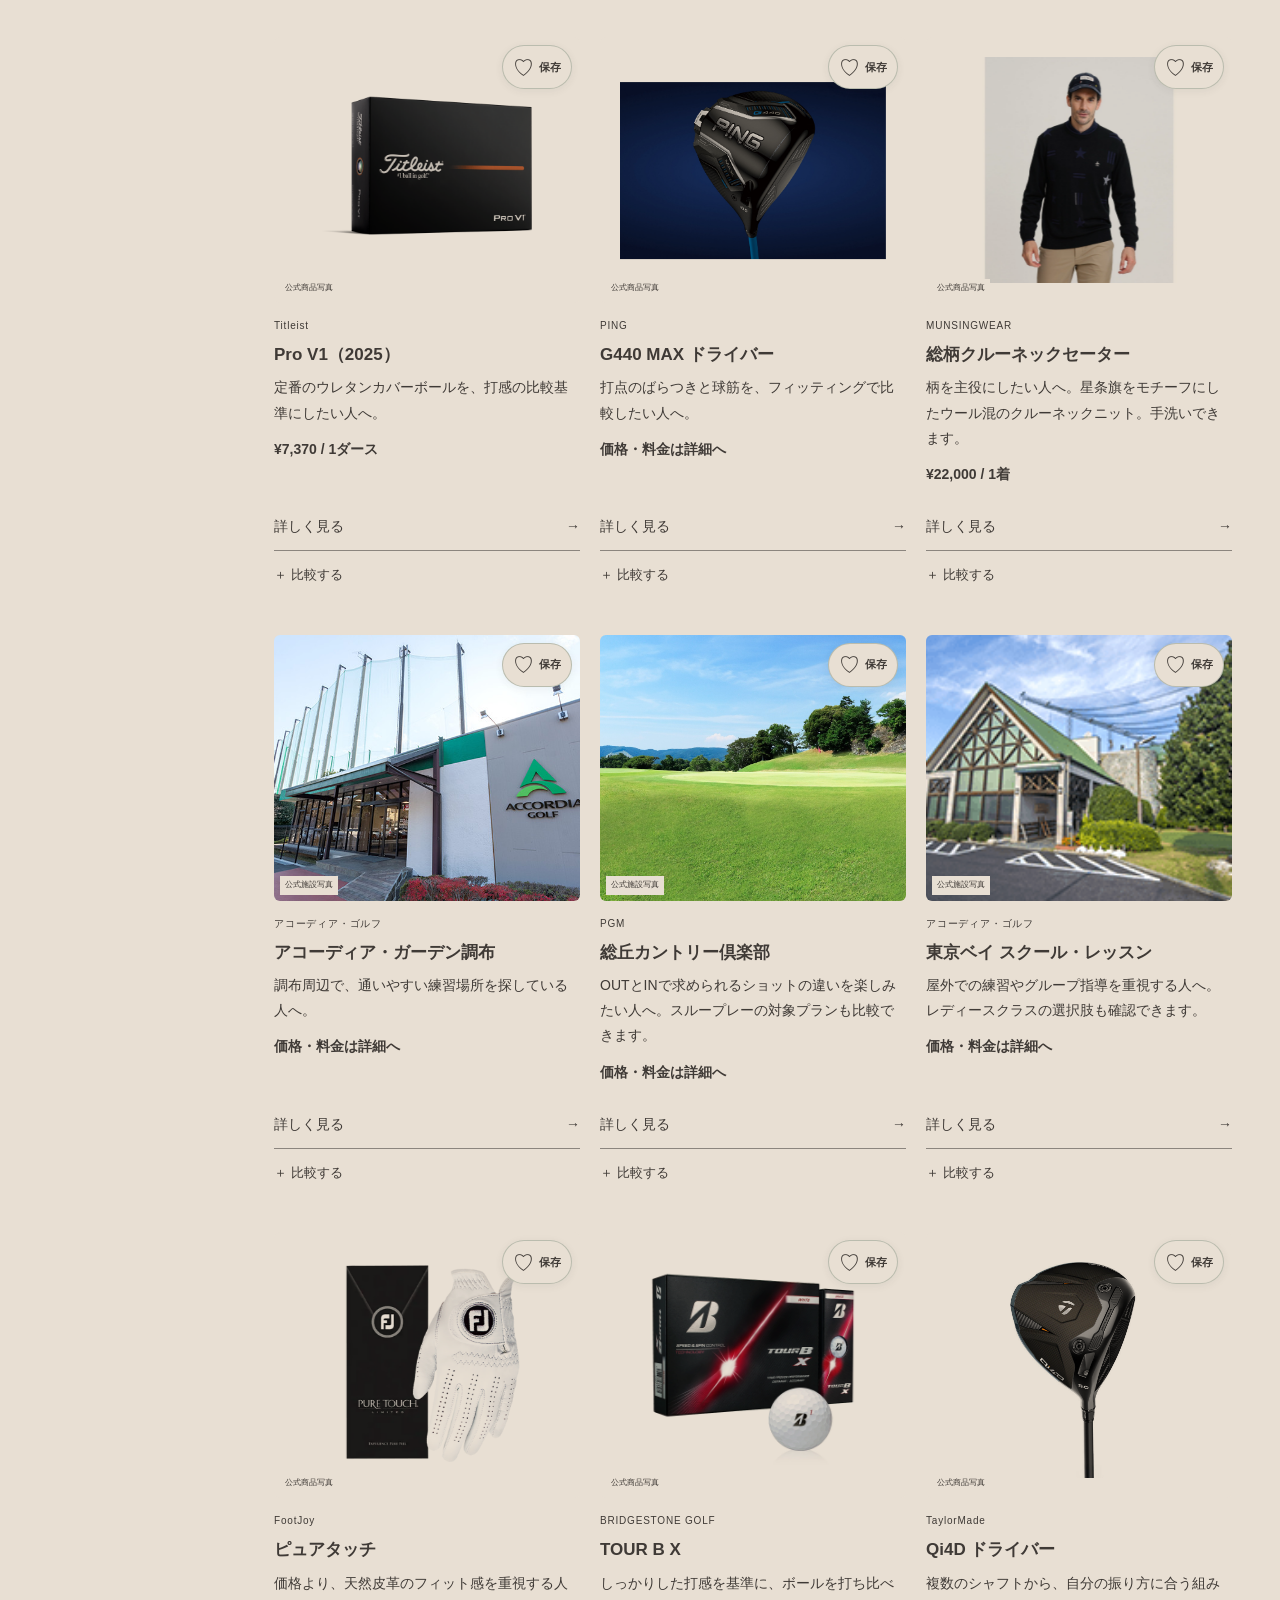
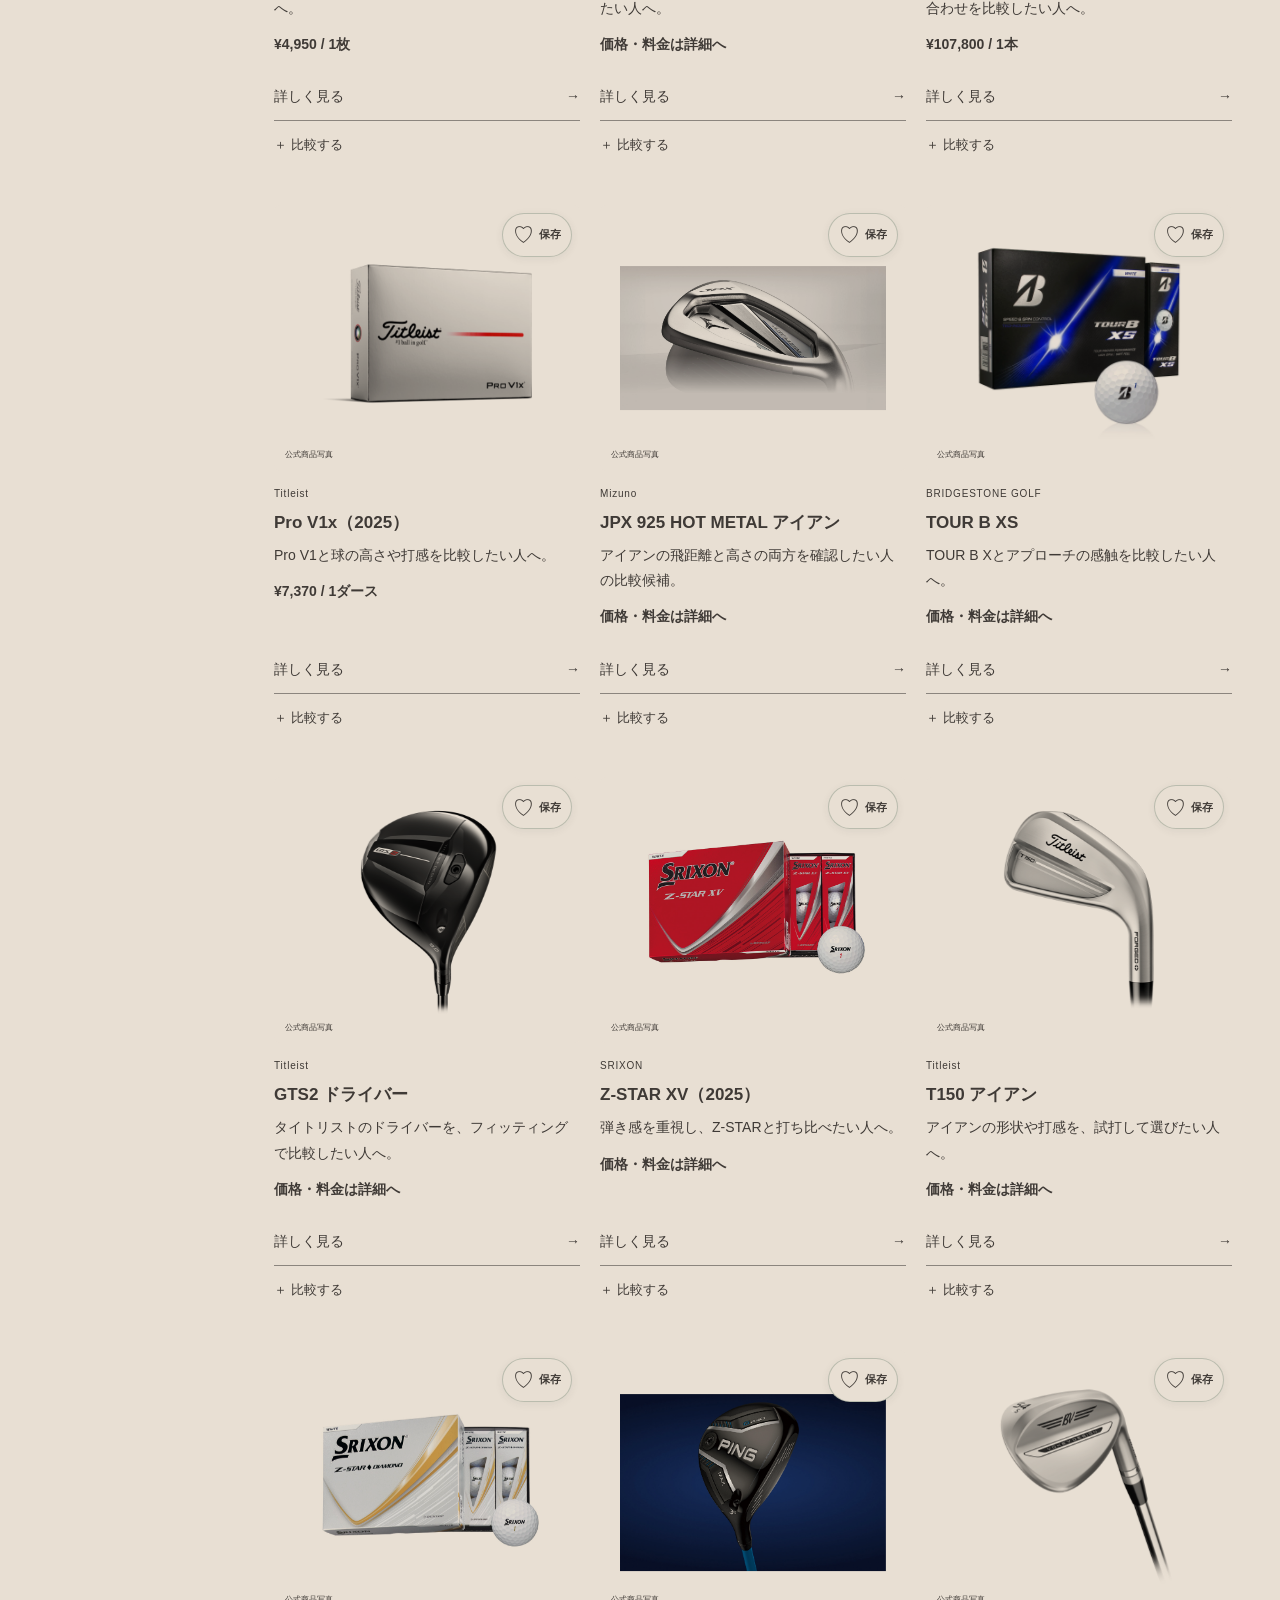
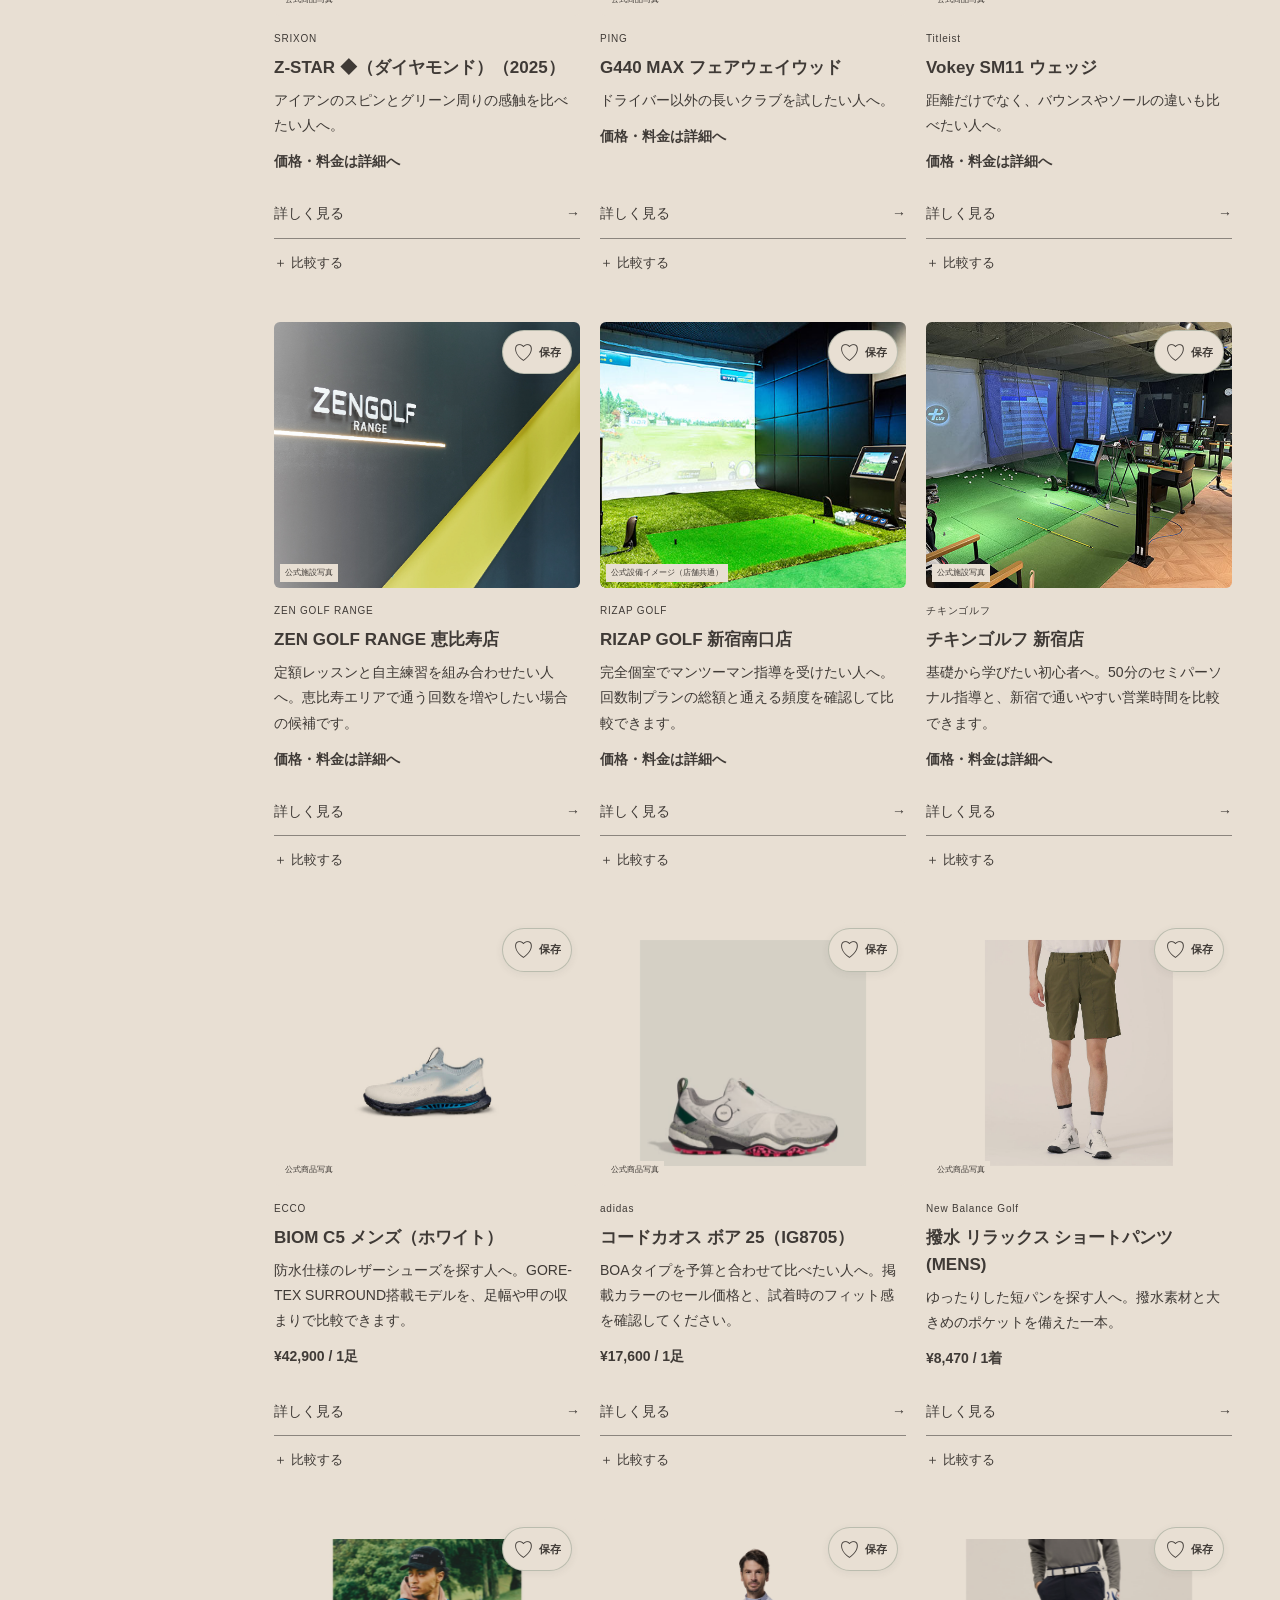
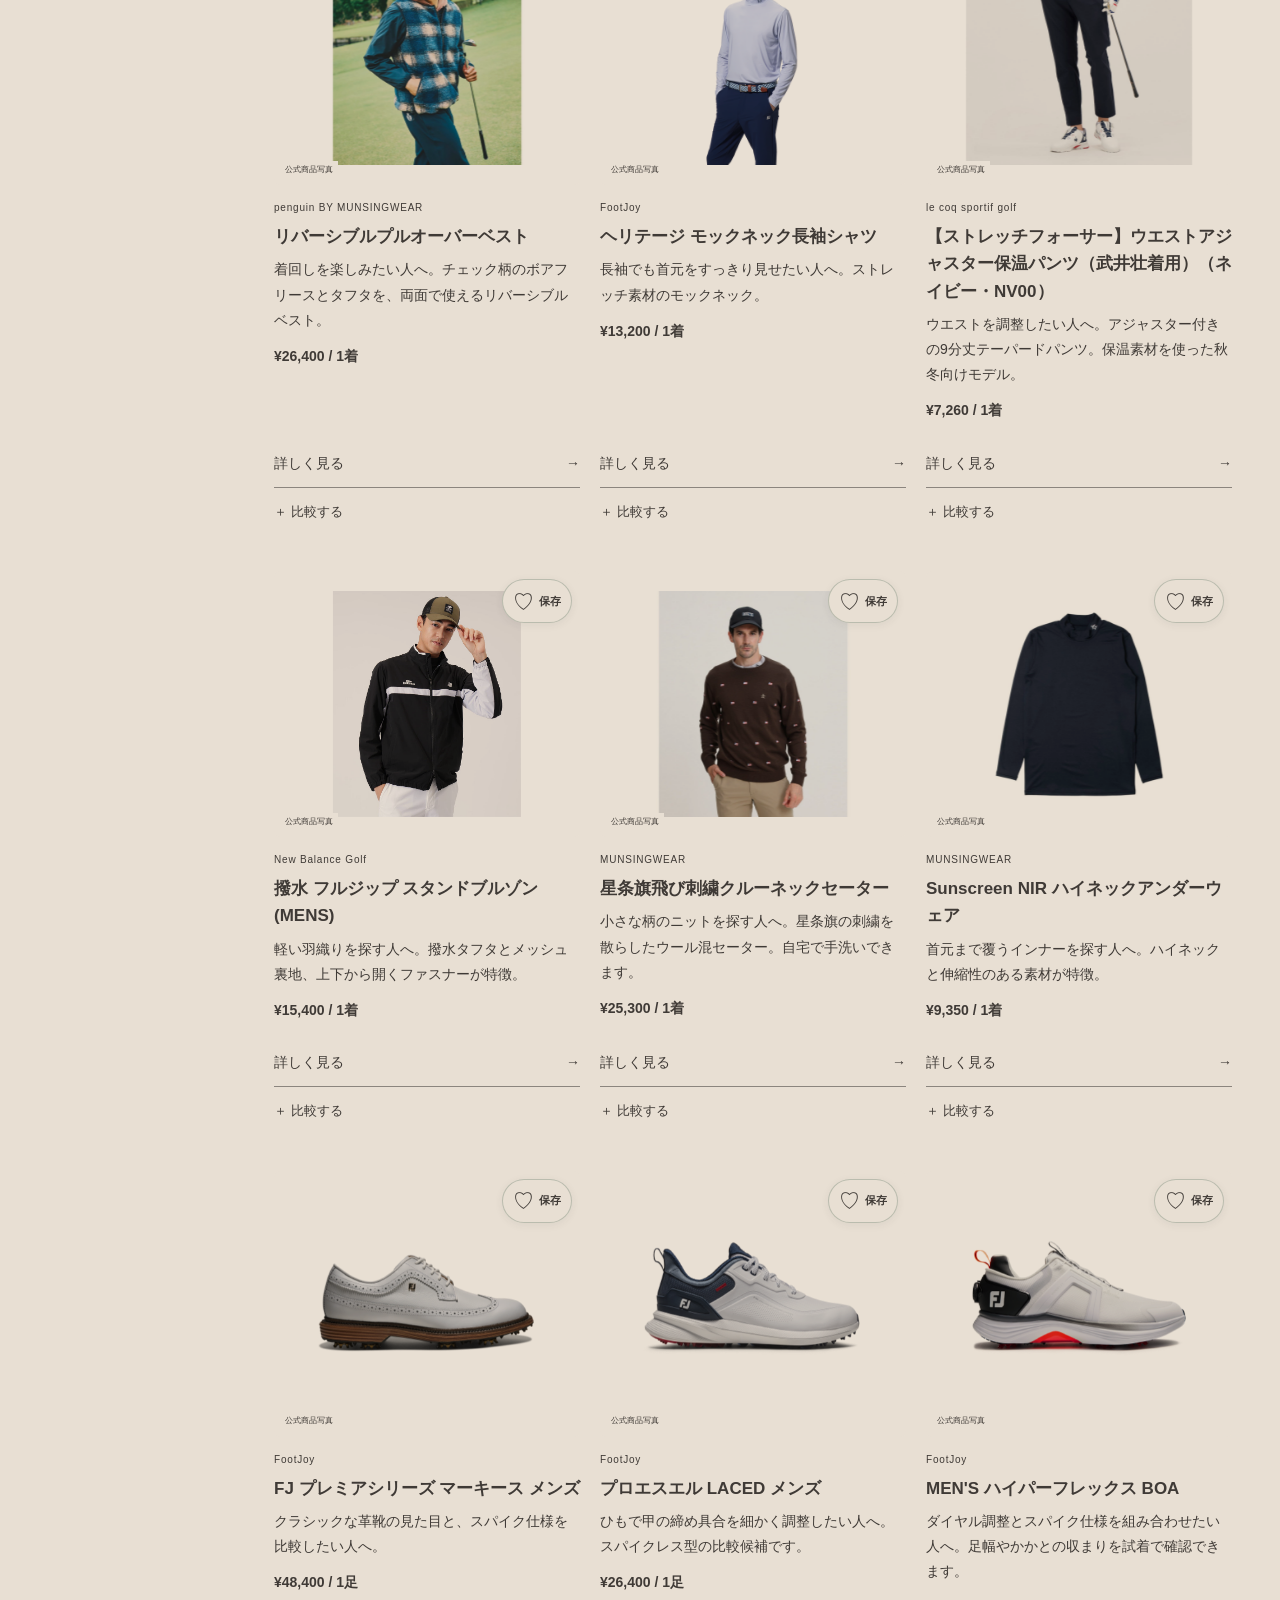
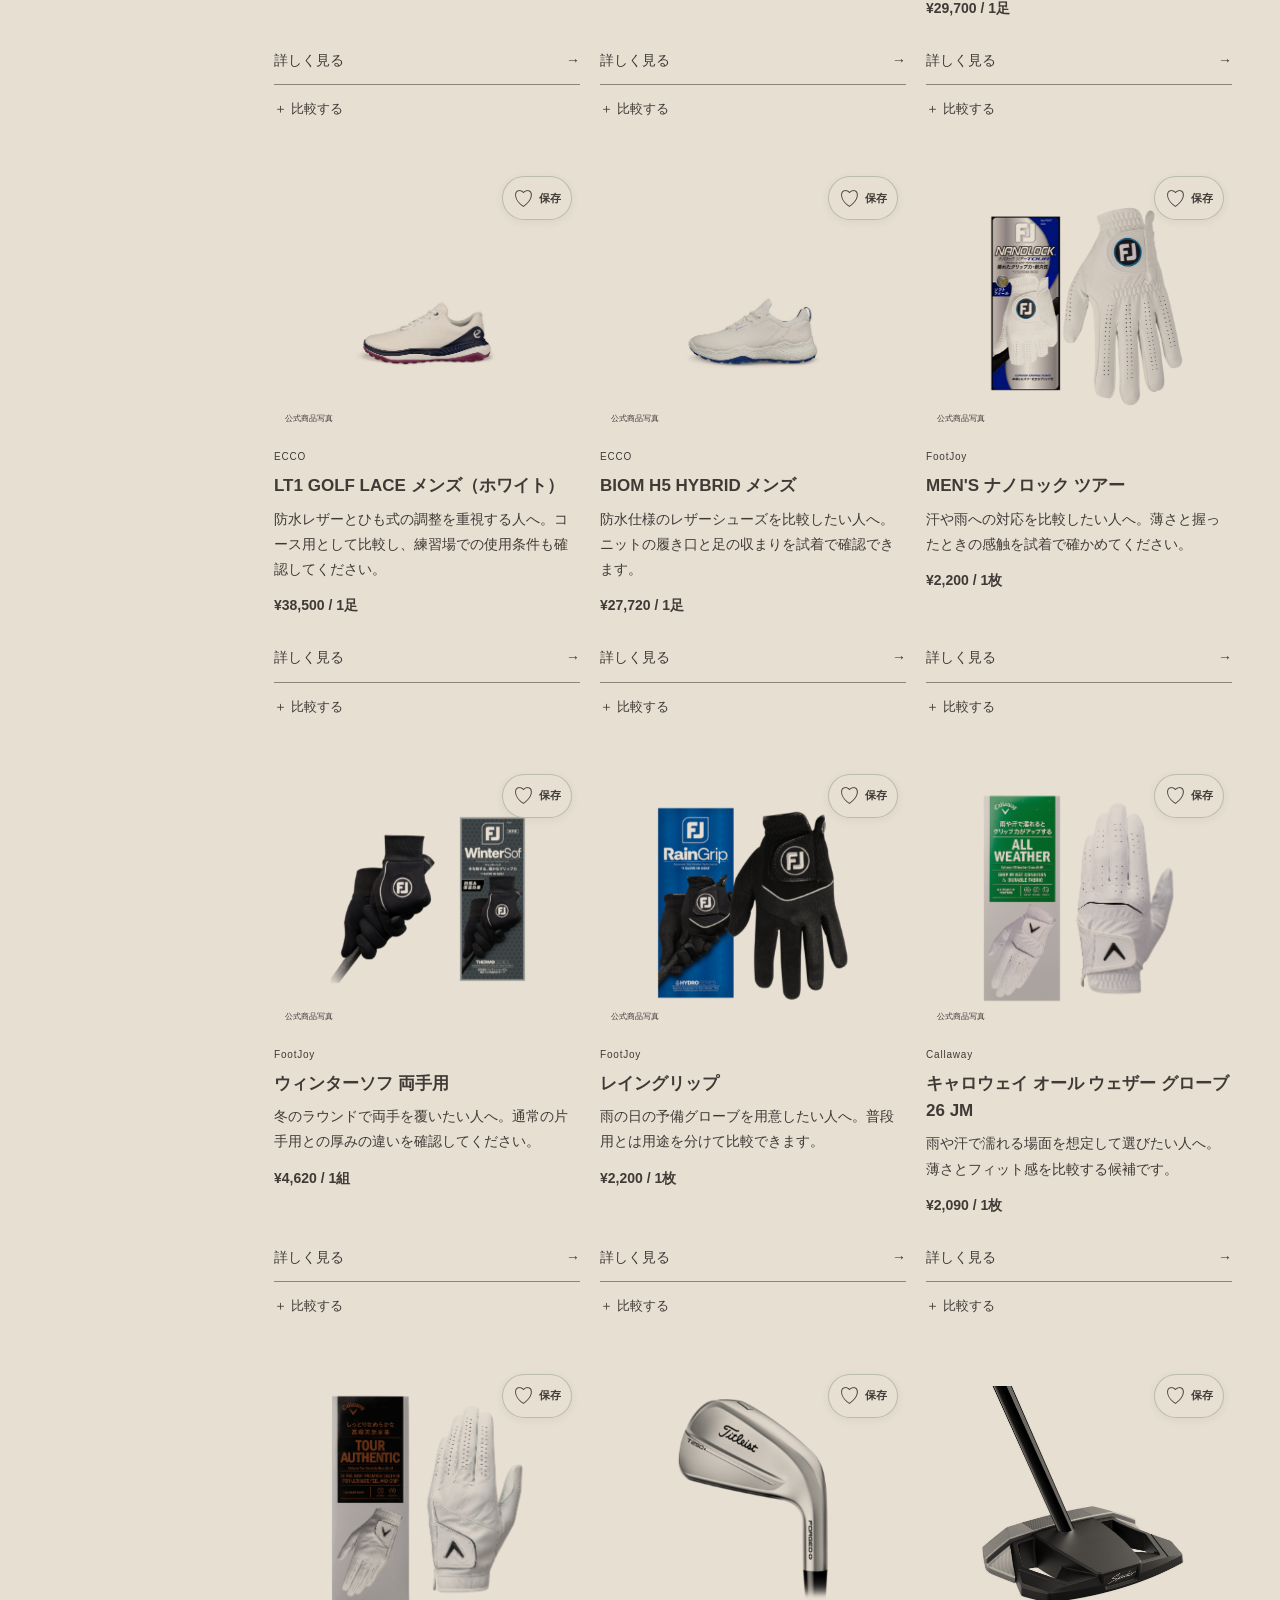
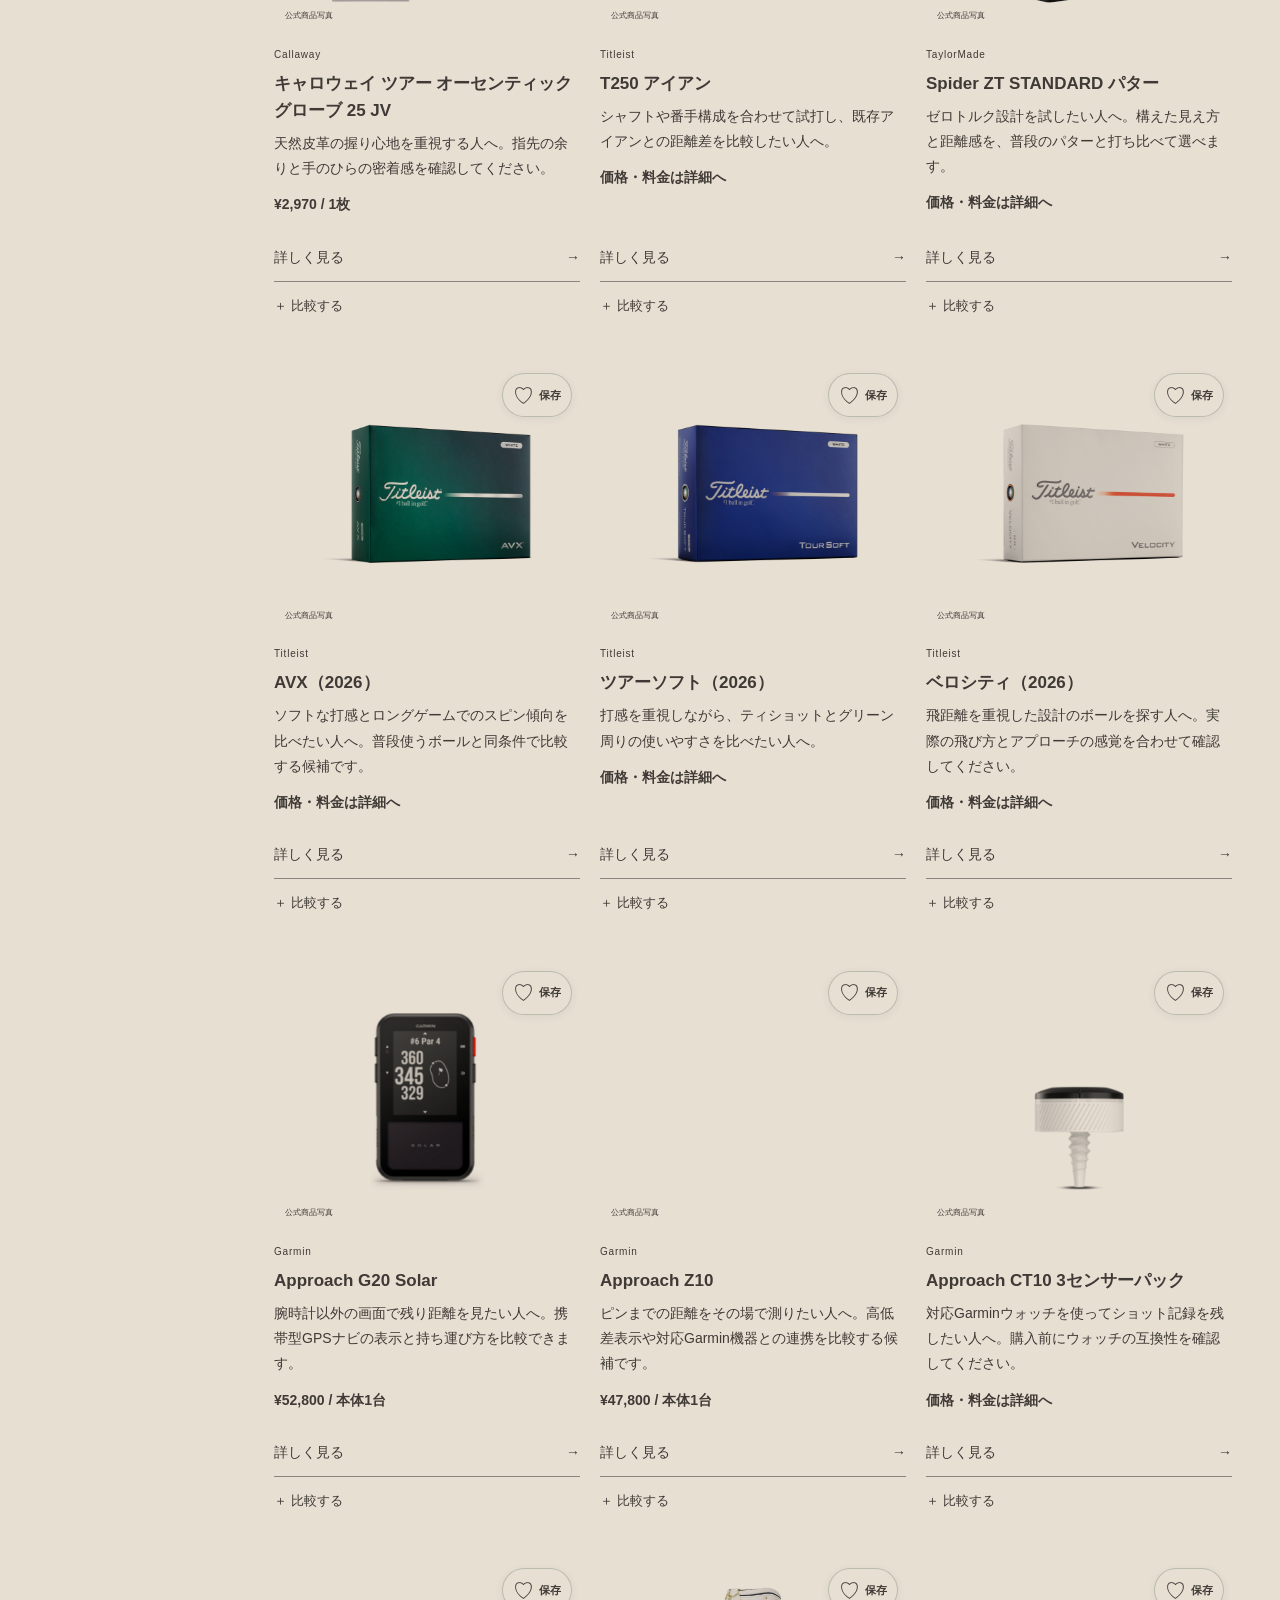
==== commit 854c4a47: "Clarify favorite saving, saved states and empty-list guidance" ====
--- a/index.html
+++ b/index.html
@@ -1,5 +1,5 @@
 <!doctype html><html lang="ja"><head><meta charset="UTF-8"><meta name="viewport" content="width=device-width,initial-scale=1"><title>GOLF GUTS — 自分に合うゴルフを。</title><meta name="description" content="クラブも、ウェアも、次に行く場所も。ゴルフの選択肢をわかりやすく比較するGOLF GUTS。"><link rel="stylesheet" href="style.css"><link rel="canonical" href="https://shinjigolfguts-cmd.github.io/guts-base/"><meta property="og:title" content="GOLF GUTS — 自分に合うゴルフを。"><meta property="og:description" content="ゴルフ用品・ウェアからゴルフ場・練習場・スクールまで。写真と特徴を見比べて、自分に合うゴルフを。"><meta property="og:type" content="website"><meta property="og:url" content="https://shinjigolfguts-cmd.github.io/guts-base/"><meta property="og:image" content="https://shinjigolfguts-cmd.github.io/guts-base/assets/fictional-course-hero.png"><meta name="twitter:card" content="summary_large_image"><link rel="stylesheet" href="/guts-base/discovery.css"></head><body>
-<header><a class="logo" href="./">GOLF GUTS<span>DESIGN YOUR GOLF LIFE</span></a><button class="savehead" id="savedBtn">♡ <span>お気に入り</span><b id="saveCount">0</b></button></header>
+<header><a class="logo" href="./">GOLF GUTS<span>DESIGN YOUR GOLF LIFE</span></a><button class="savehead" id="savedBtn" aria-label="お気に入りを見る（0件）" aria-pressed="false"><span class="saveheadIcon" aria-hidden="true">♡</span><span class="saveheadLabel">お気に入りを見る</span><b id="saveCount">0</b><span class="saveheadUnit">件</span></button></header>
 <nav aria-label="メインメニュー"><button class="active" data-mode="all">すべて見る</button><button data-mode="goods">道具・服を探す</button><button data-mode="places">行く場所を探す</button><button id="guideNav">はじめてガイド</button><button id="quizNav">選び方を相談</button></nav>
 <figure class="openingLandscape"><img src="assets/fictional-course-hero.png" alt="湖と緑のフェアウェイが夕日に照らされる、架空のゴルフ場の風景" width="1672" height="941" fetchpriority="high" decoding="async"><figcaption>イメージ（AI生成）</figcaption></figure>
 <main>
@@ -13,7 +13,7 @@
 <dl class="introTopics"><div><span class="topicNumber" aria-hidden="true">01</span><div><dt>道具・服を選ぶ</dt><dd>種類・特徴・価格を見比べる</dd></div></div><div><span class="topicNumber" aria-hidden="true">02</span><div><dt>プレー・練習する場所を探す</dt><dd>ゴルフ場と練習場を知る</dd></div></div><div><span class="topicNumber" aria-hidden="true">03</span><div><dt>レッスンを知る</dt><dd>スクールや教わり方を見比べる</dd></div></div></dl>
 </section>
 <form id="searchForm" class="search"><span aria-hidden="true">⌕</span><input id="search" aria-label="商品名や場所を検索" placeholder="商品名・ブランド・場所で探す"><button type="submit">検索 →</button></form>
-<section id="catalog" class="catalog"><aside><div class="asideTitle">条件から探す <button id="reset">リセット</button></div><p class="filterlabel">カテゴリー</p><div id="sideCategories"></div><label class="filterlabel" for="purpose">選び方・重視すること</label><select id="purpose"><option value="">すべて</option><option>はじめやすさ</option><option>性能を比較</option><option>デザイン</option><option>通いやすさ</option></select><label class="filterlabel" id="budgetLabel" for="budget">予算（商品）</label><select id="budget"><option value="">すべて</option><option value="10000">10,000円以下</option><option value="15000">15,000円以下</option><option value="20000">20,000円以下</option><option value="30000">30,000円以下</option><option value="100000">100,000円以下</option></select><div id="areaWrap"><label class="filterlabel" for="area">エリア</label><select id="area"><option value="">すべて</option><option>東京</option><option>千葉</option></select></div><div class="asideNote">迷ったら、比較から。<p>気になる候補を3件まで並べて、違いを確認できます。</p><button id="helpCompare">比較の使い方 ↗</button></div></aside><div class="results"><div class="audienceCompact"><div class="audienceButtons" role="group" aria-label="メンズ・レディース切り替え"><button type="button" data-audience="men" aria-pressed="true">メンズ<span>MEN</span></button><button type="button" data-audience="women" aria-pressed="false">レディース<span>WOMEN</span></button></div></div><p id="audienceStatus" role="status" aria-live="polite"></p><div class="resulttop"><div><p class="eyebrow" id="resultEn" hidden></p><h2 id="resultTitle">気になるものを見つける</h2></div><select id="sort" aria-label="並べ替え"><option value="edit">おすすめ順（編集部）</option><option value="low">価格が低い順（不明は末尾）</option><option value="high">価格が高い順（不明は末尾）</option><option value="name">名前順</option></select></div><div id="apparelFilters" class="apparelFilters" hidden><label>ウェアの種類<select id="apparelType"><option value="">すべての種類</option></select></label><label>ブランド<select id="apparelBrand"><option value="">すべてのブランド</option></select></label></div><div class="resultsmeta"><span id="count"></span><span>気になる写真を押すと、詳しく見られます。</span></div><details class="catalogNotice"><summary>おすすめの基準・掲載情報</summary><p>公式公開情報をもとに掲載しています。出典・確認日・価格条件は各詳細へ。予算で絞ると、価格が確認できた商品のみ表示します。おすすめ順は、用途・選びやすさ・価格・季節を考慮した編集部の比較提案です。実測や売上の順位ではありません。ゴルフスクールのGOLF GUTSは自社掲載の固定枠として、スクール候補の先頭に表示します。掲載情報は定期的に見直します。価格・在庫・予約条件は各公式サイトでご確認ください。各カードに選ぶ理由を表示しています。メンズ・レディースは商品の掲載仕様に合わせた入口です。共通モデルも含み、クラブの適性は性別だけで決まりません。</p></details><p id="schoolOrderNote" class="sourceMeta" hidden>GOLF GUTSは自社掲載で、スクール候補の先頭固定枠です。他校は公式情報に基づくおすすめ順。メンズは駅近・個別指導、レディースは専用クラスの選択肢を優先した初期表示です。指導の優劣を断定する順位ではありません。</p><div id="chips"></div><div id="grid" class="grid"></div></div></section>
+<section id="catalog" class="catalog"><aside><div class="asideTitle">条件から探す <button id="reset">リセット</button></div><p class="filterlabel">カテゴリー</p><div id="sideCategories"></div><label class="filterlabel" for="purpose">選び方・重視すること</label><select id="purpose"><option value="">すべて</option><option>はじめやすさ</option><option>性能を比較</option><option>デザイン</option><option>通いやすさ</option></select><label class="filterlabel" id="budgetLabel" for="budget">予算（商品）</label><select id="budget"><option value="">すべて</option><option value="10000">10,000円以下</option><option value="15000">15,000円以下</option><option value="20000">20,000円以下</option><option value="30000">30,000円以下</option><option value="100000">100,000円以下</option></select><div id="areaWrap"><label class="filterlabel" for="area">エリア</label><select id="area"><option value="">すべて</option><option>東京</option><option>千葉</option></select></div><div class="asideNote">迷ったら、比較から。<p>気になる候補を3件まで並べて、違いを確認できます。</p><button id="helpCompare">比較の使い方 ↗</button></div></aside><div class="results"><div class="audienceCompact"><div class="audienceButtons" role="group" aria-label="メンズ・レディース切り替え"><button type="button" data-audience="men" aria-pressed="true">メンズ<span>MEN</span></button><button type="button" data-audience="women" aria-pressed="false">レディース<span>WOMEN</span></button></div></div><p id="audienceStatus" role="status" aria-live="polite"></p><div class="resulttop"><div><p class="eyebrow" id="resultEn" hidden></p><h2 id="resultTitle" tabindex="-1">気になるものを見つける</h2></div><select id="sort" aria-label="並べ替え"><option value="edit">おすすめ順（編集部）</option><option value="low">価格が低い順（不明は末尾）</option><option value="high">価格が高い順（不明は末尾）</option><option value="name">名前順</option></select></div><div id="apparelFilters" class="apparelFilters" hidden><label>ウェアの種類<select id="apparelType"><option value="">すべての種類</option></select></label><label>ブランド<select id="apparelBrand"><option value="">すべてのブランド</option></select></label></div><aside class="favoritesGuide" aria-label="お気に入りの使い方"><span class="favoritesGuideIcon" aria-hidden="true">♡</span><div><p class="favoritesGuideTitle">気になる候補は、あとでゆっくり。</p><p>カードの「♡ 保存」から、上部の「お気に入りを見る」へ。</p><small>このブラウザーに保存。会員登録は不要です。</small></div></aside><div class="resultsmeta"><span id="count"></span><span>気になる写真を押すと、詳しく見られます。</span></div><details class="catalogNotice"><summary>おすすめの基準・掲載情報</summary><p>公式公開情報をもとに掲載しています。出典・確認日・価格条件は各詳細へ。予算で絞ると、価格が確認できた商品のみ表示します。おすすめ順は、用途・選びやすさ・価格・季節を考慮した編集部の比較提案です。実測や売上の順位ではありません。ゴルフスクールのGOLF GUTSは自社掲載の固定枠として、スクール候補の先頭に表示します。掲載情報は定期的に見直します。価格・在庫・予約条件は各公式サイトでご確認ください。各カードに選ぶ理由を表示しています。メンズ・レディースは商品の掲載仕様に合わせた入口です。共通モデルも含み、クラブの適性は性別だけで決まりません。</p></details><p id="schoolOrderNote" class="sourceMeta" hidden>GOLF GUTSは自社掲載で、スクール候補の先頭固定枠です。他校は公式情報に基づくおすすめ順。メンズは駅近・個別指導、レディースは専用クラスの選択肢を優先した初期表示です。指導の優劣を断定する順位ではありません。</p><div id="chips"></div><div id="grid" class="grid"></div></div></section>
 <section class="journal" id="journal"><div class="intro"><div><p class="eyebrow">はじめる前に、少しだけ。</p><h2>はじめての「どう選ぶ？」</h2></div><span>難しい言葉は、あとで大丈夫。</span></div><div class="articles"><button data-guide="0"><div class="artVisual green">01<span>FIT FIRST.</span></div><small>CLUB / クラブ選び</small><h3>「人気」より「自分に合う」。<br>はじめてのクラブ選び。</h3><p>試打で確かめたい、3つのこと。 ↗</p></button><button data-guide="1"><div class="artVisual cream">02<span>FEEL GOOD.</span></div><small>STYLE / シューズ・ウェア</small><h3>見た目も、動きやすさも。<br>気持ちよく過ごすための選択。</h3><p>サイズ表だけではわからないこと。 ↗</p></button><button data-guide="2"><div class="artVisual photo">03<span>YOUR PLACE.</span></div><small>PLACE / 場所選び</small><h3>続けたくなる場所を、<br>あなたの生活の近くに。</h3><p>体験前に確認するチェックリスト。 ↗</p></button></div></section>
 <section class="finderBanner"><div><h2>まだ、決まっていなくても。</h2><p>3つの質問で、最初に見るポイントを整理できます。</p></div><button id="bannerQuiz">選び方を見てみる →</button></section><section class="manifesto"><p class="eyebrow">LESS CONFUSION. MORE GOLF.</p><h2>ゴルフの楽しさを、<br>選ぶところから。</h2><p>たくさんの選択肢を、あなたの選択に。<br>GOLF GUTSは、道具・場所・学びをつなぐゴルフの入口です。</p><button id="about">このサイトについて ↗</button></section></main>
 <!-- discovery-links --><section class="discoveryRelated"><h2>カテゴリ別の選び方・掲載候補</h2><div class="discoveryLinks"><a href="/guts-base/categories/clubs.html">クラブ</a><a href="/guts-base/categories/balls.html">ゴルフボール</a><a href="/guts-base/categories/shoes.html">ゴルフシューズ</a><a href="/guts-base/categories/gloves.html">ゴルフグローブ</a><a href="/guts-base/categories/apparel.html">ゴルフウェア</a><a href="/guts-base/categories/accessories.html">バッグ・小物</a><a href="/guts-base/categories/schools.html">ゴルフスクール</a><a href="/guts-base/categories/courses.html">ゴルフ場</a><a href="/guts-base/categories/ranges.html">練習場</a></div></section><!-- /discovery-links --><footer><div class="logo">GOLF GUTS<span>DESIGN YOUR GOLF LIFE</span></div><p>公式情報をもとに掲載。購入・予約は各公式サイトへ。<br>写真の出典は各詳細に掲載しています。価格・在庫・空き枠は公式サイトでご確認ください。</p><button id="policy">データとプライバシー</button><small>© 2026 GOLF GUTS</small></footer><div id="compareBar" hidden></div><div id="toast" role="status"></div><dialog id="modal" aria-modal="true"><button class="close" type="button" aria-label="閉じる">×</button><div id="modalBody"></div></dialog><script src="catalog.js"></script><script src="selection.js"></script><script src="app.js"></script><script defer src="/guts-base/guts-analytics.js" data-site="town"></script></body></html>
--- a/style.css
+++ b/style.css
@@ -58,3 +58,17 @@
 /* Focused clothing filters, using the established beige palette. */
 .apparelFilters{display:grid;grid-template-columns:1fr 1fr;gap:14px;margin:20px 0}.apparelFilters label{font-size:13px;display:grid;gap:6px}.apparelFilters select{width:100%;min-height:46px;font-size:14px;border-color:var(--card);background:var(--cream)}
 @media(max-width:600px){.apparelFilters{gap:10px;margin:16px 0}.apparelFilters label{font-size:13px}.apparelFilters select{font-size:14px;padding:10px 6px}}
+
+
+/* Favorites: keep the existing palette, make save and revisit discoverable. */
+.savehead{display:inline-flex;align-items:center;justify-content:center;gap:7px;min-height:44px;padding:8px 13px;border:1px solid var(--green);border-radius:999px;color:var(--ink);white-space:nowrap}
+.savehead span{margin:0}.savehead .saveheadIcon{font-size:21px;line-height:1}.savehead .saveheadLabel{font-size:12px;font-weight:650}.savehead b{min-width:20px;text-align:center;font-size:12px}.savehead .saveheadUnit{font-size:11px;margin-left:-5px}
+.savehead[aria-pressed="true"]{background:var(--green);color:#fff}
+.favoritesGuide{display:flex;align-items:center;gap:14px;margin:18px 0 20px;padding:16px 18px;border:1px solid #4f6b5738;border-left:3px solid var(--green);border-radius:8px;background:#ffffff26}
+.favoritesGuideIcon{flex:none;display:grid;place-items:center;width:38px;height:38px;border:1px solid #4f6b5755;border-radius:50%;font-size:25px;color:var(--green)}
+.favoritesGuide p{margin:0;font-size:12px;line-height:1.8}.favoritesGuide .favoritesGuideTitle{font-size:14px;font-weight:650;letter-spacing:.04em}.favoritesGuide small{display:block;font-size:11px;color:#625d56;margin-top:3px}
+.heart{width:auto;min-width:70px;height:44px;display:inline-flex;align-items:center;justify-content:center;gap:5px;padding:0 10px;border-radius:999px;border:1px solid #4f6b574d;background:var(--cream);color:var(--ink);font-size:21px;line-height:1;box-shadow:0 2px 8px #3f3a3612}
+.heart .favoriteLabel{font-size:11px;font-weight:650;white-space:nowrap}.heart.on{background:var(--green);color:#fff;border-color:var(--green)}
+.favoriteEmpty{padding:46px 18px}.favoriteEmptyIcon{display:block;color:var(--green);font-size:36px;line-height:1.2;margin-bottom:12px}.favoriteEmpty h3{font-size:18px;letter-spacing:.04em;margin:0 0 10px}.favoriteEmpty p{font-size:13px;margin:0 0 20px}.favoriteEmpty .primary{display:inline-block;border-radius:4px;padding:10px 20px;text-decoration:none}.favoriteEmpty small{display:block;color:#625d56;font-size:11px;margin-top:15px}
+@media(max-width:600px){header{gap:10px}.savehead{gap:5px;padding:7px 9px}.savehead .saveheadLabel{font-size:10px}.savehead .saveheadIcon{font-size:18px}.savehead b{min-width:12px;font-size:11px}.savehead .saveheadUnit{font-size:10px;margin-left:-3px}.favoritesGuide{gap:10px;padding:13px 12px}.favoritesGuideIcon{width:30px;height:30px;font-size:21px}.favoritesGuide .favoritesGuideTitle{font-size:13px}.favoritesGuide p{font-size:11px}.favoritesGuide small{font-size:10px}.heart{height:44px;min-width:65px;padding:0 8px}}
+@media(max-width:360px){header .logo{font-size:22px}.savehead{padding:7px;gap:4px}.savehead .saveheadLabel{font-size:10px}}
